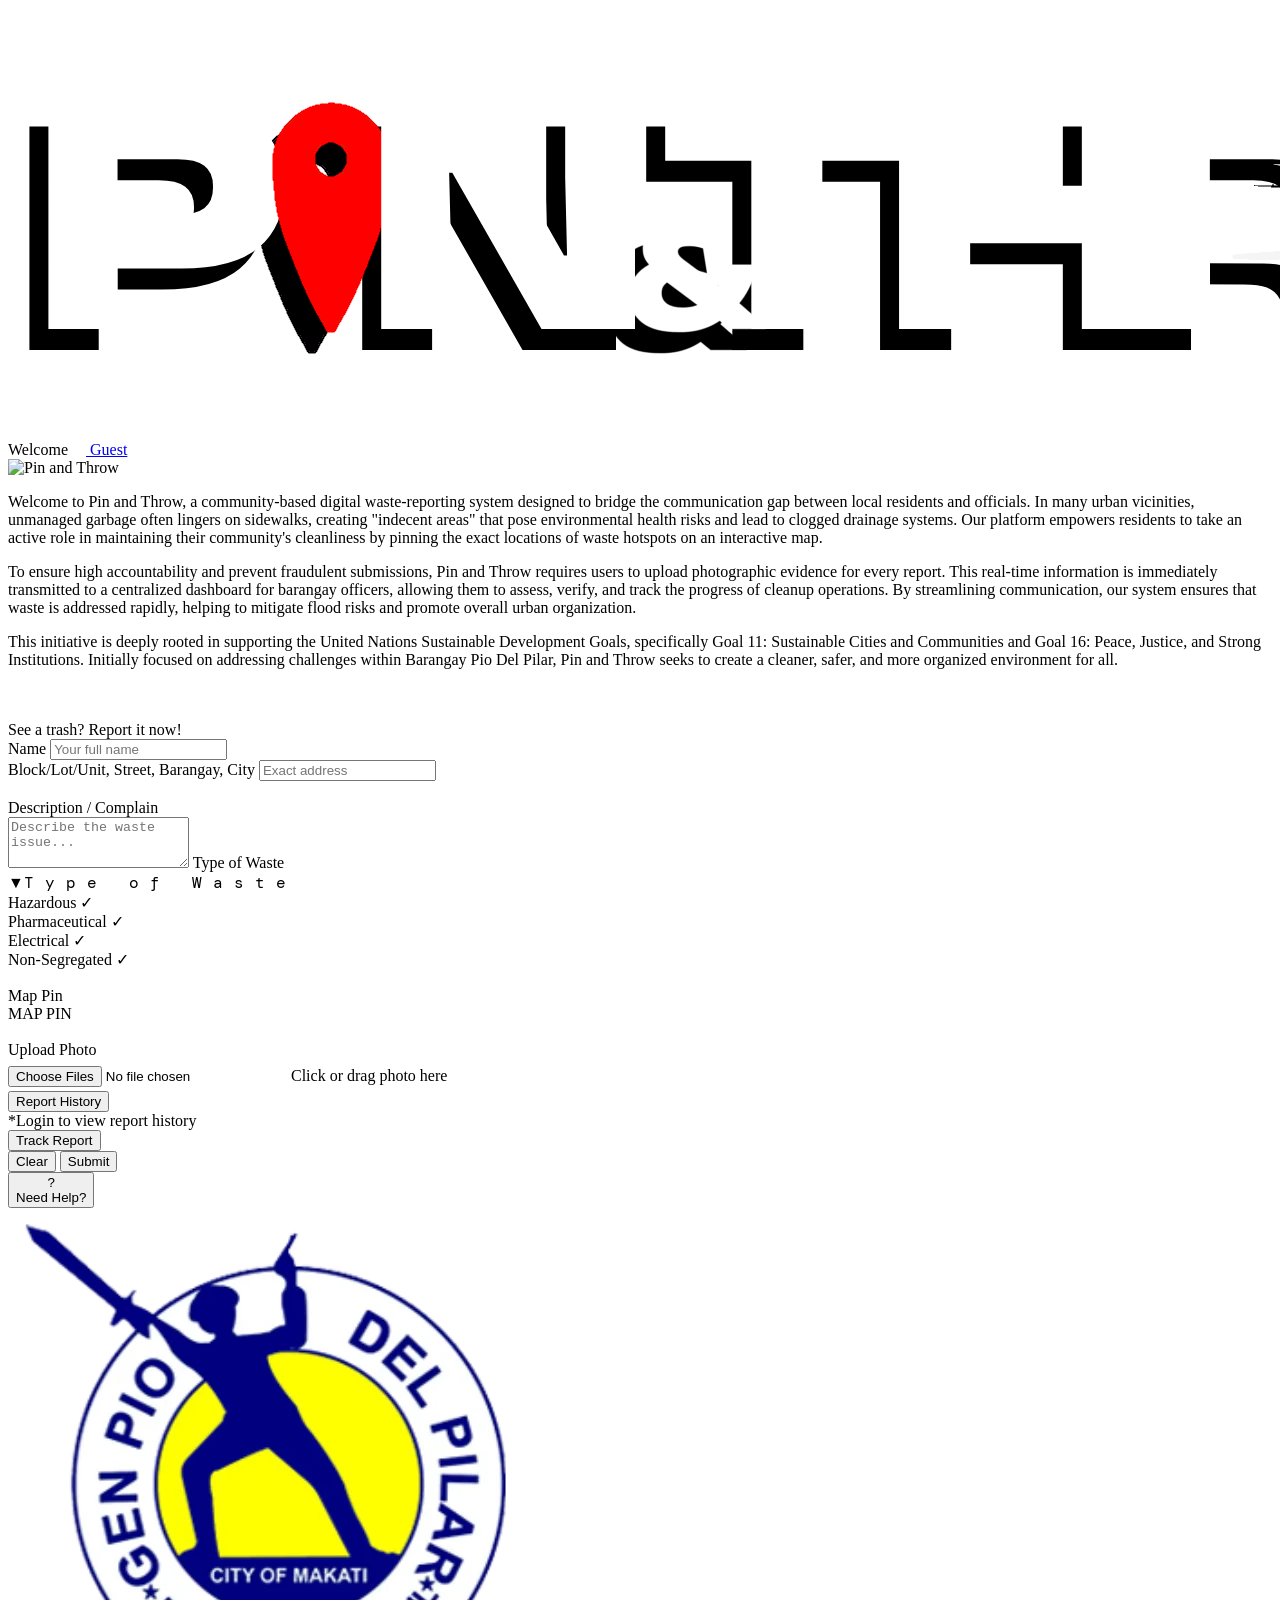
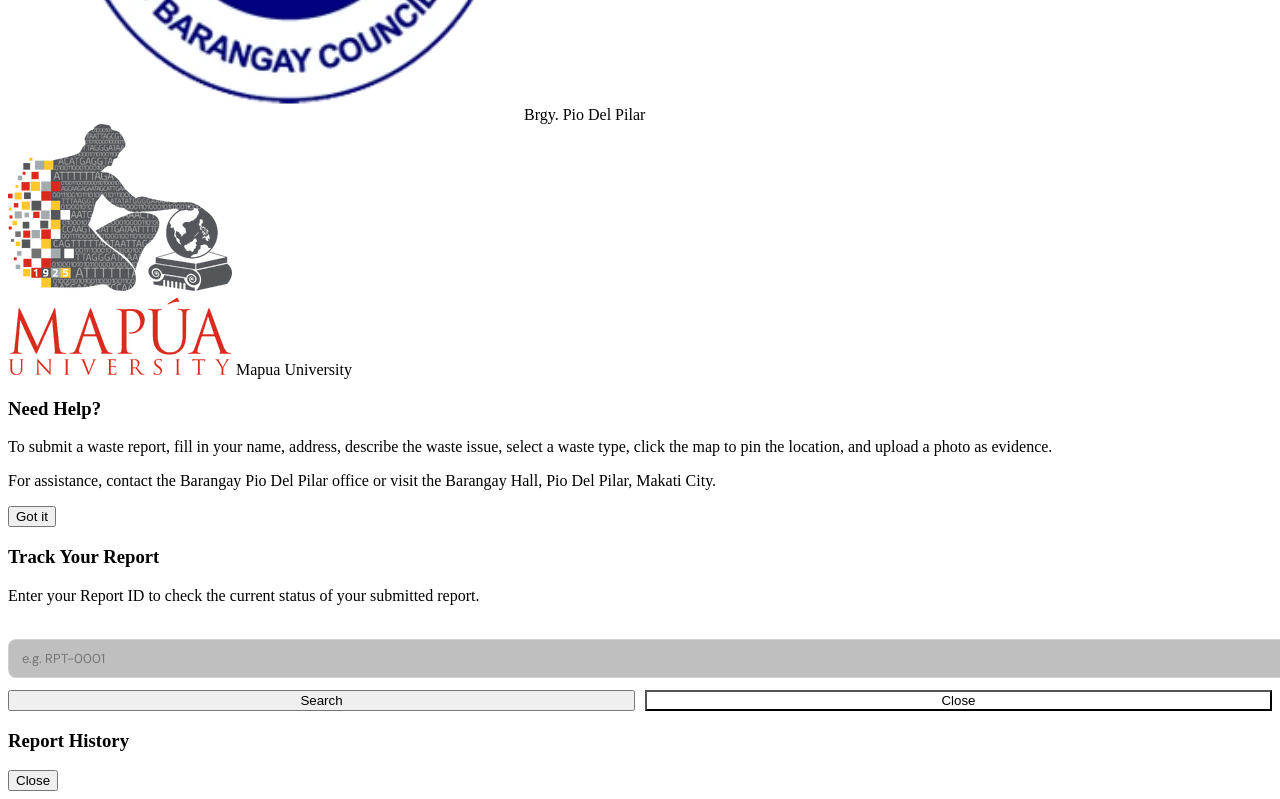
==== index.html @ fb05628f "backend now working in admin_dashboard" ====
<!DOCTYPE html>
<html lang="en">

<head>
    <meta charset="UTF-8">
    <meta name="viewport" content="width=device-width, initial-scale=1.0">
    <title>Pin and Throw Makati</title>
    <link href="https://fonts.googleapis.com/css2?family=DM+Mono:wght@400;500&family=Syne:wght@700;800;900&family=DM+Sans:wght@300;400;500;600&display=swap" rel="stylesheet">
    <link rel="stylesheet" href="https://unpkg.com/leaflet@1.9.4/dist/leaflet.css" />
    <link rel="stylesheet" href="styles.css">
    <style>

    </style>


</head>

<body>

    <nav>
        <div class="nav-logo-wrap">
            <img src="resources/logo (2).png" alt="Pin and Throw" class="nav-logo-img">
        </div>
        <div class="nav-right" id="navRight">
            Welcome
            <a href="login.php" class="nav-login-btn" id="navLoginBtn">
                <svg width="14" height="14" viewBox="0 0 24 24" fill="none">
        <circle cx="12" cy="8" r="4" stroke="#fff" stroke-width="1.8" fill="none"/>
        <path d="M4 20c0-4 3.6-7 8-7s8 3 8 7" stroke="#fff" stroke-width="1.8" stroke-linecap="round" fill="none"/>
      </svg> Guest
            </a>
            <div class="nav-user-wrap" id="navUserWrap" style="display:none;">
                <span class="nav-user-name" id="navUserName"></span>
                <img src="" alt="avatar" class="nav-avatar-img" id="navAvatarImg" style="display:none;">
                <div class="nav-avatar-placeholder" id="navAvatarPlaceholder" style="display:none;">
                    <svg width="18" height="18" viewBox="0 0 24 24" fill="none">
          <circle cx="12" cy="8" r="4" fill="rgba(255,255,255,0.8)"/>
          <path d="M4 20c0-4 3.6-7 8-7s8 3 8 7" stroke="rgba(255,255,255,0.8)" stroke-width="2" stroke-linecap="round" fill="none"/>
        </svg>
                </div>
                <button class="nav-logout-btn" onclick="doLogout()">Logout</button>
            </div>
        </div>
    </nav>

    <div class="hero" id="heroSection">
        <div class="hero-logo-wrap">
            <img src="resources/logo.png" alt="Pin and Throw" class="hero-logo-img">
        </div>
    </div>

    <div class="about" id="aboutSection">
        <p>Welcome to Pin and Throw, a community-based digital waste-reporting system designed to bridge the communication gap between local residents and officials. In many urban vicinities, unmanaged garbage often lingers on sidewalks, creating "indecent
            areas" that pose environmental health risks and lead to clogged drainage systems. Our platform empowers residents to take an active role in maintaining their community's cleanliness by pinning the exact locations of waste hotspots on an interactive
            map.
        </p>
        <p>To ensure high accountability and prevent fraudulent submissions, Pin and Throw requires users to upload photographic evidence for every report. This real-time information is immediately transmitted to a centralized dashboard for barangay officers,
            allowing them to assess, verify, and track the progress of cleanup operations. By streamlining communication, our system ensures that waste is addressed rapidly, helping to mitigate flood risks and promote overall urban organization.</p>
        <p>This initiative is deeply rooted in supporting the United Nations Sustainable Development Goals, specifically Goal 11: Sustainable Cities and Communities and Goal 16: Peace, Justice, and Strong Institutions. Initially focused on addressing challenges
            within Barangay Pio Del Pilar, Pin and Throw seeks to create a cleaner, safer, and more organized environment for all.</p>
    </div>
    <br><br>
    <div class="report-section">
        <div class="report-cta">See a trash? Report it now!</div>

        <div class="form-card">
            <div class="form-row">
                <div class="field">
                    <label class="field-label">Name</label>
                    <input type="text" id="inputName" placeholder="Your full name">
                </div>
                <div class="field">
                    <label class="field-label">Block/Lot/Unit, Street, Barangay, City</label>
                    <input type="text" id="inputAddress" placeholder="Exact address">
                </div>
            </div>

            <div class="main-inputs">
                <div>
                    <br>
                    <label class="field-label">Description / Complain</label>
                    <div class="desc-waste-wrap">
                        <textarea id="inputDesc" placeholder="Describe the waste issue..." rows="3"></textarea>
                        <span class="section-label-inline">Type of Waste</span>
                        <div style="display:flex;align-items:center;">
                            <span class="waste-chevron">&#9660;</span>
                            <div class="waste-dropdown-header" id="wasteDropHeader" onclick="toggleWasteDropdown()">
                                <span id="wasteSelected" style="font-family:'DM Mono',monospace;letter-spacing:.5px;">T y p e &nbsp; o f &nbsp; W a s t e</span>
                                <div class="chevron"></div>
                            </div>
                        </div>
                        <div class="waste-options" id="wasteOptions">
                            <div class="waste-option" onclick="selectWaste('Hazardous')">Hazardous <span class="check">&#10003;</span></div>
                            <div class="waste-option" onclick="selectWaste('Pharmaceutical')">Pharmaceutical <span class="check">&#10003;</span></div>
                            <div class="waste-option" onclick="selectWaste('Electrical')">Electrical <span class="check">&#10003;</span></div>
                            <div class="waste-option" onclick="selectWaste('Non-Segregated')">Non-Segregated <span class="check">&#10003;</span></div>
                        </div>
                    </div>
                </div>

                <div>
                    <br>
                    <label class="field-label">Map Pin</label>
                    <div class="map-box" id="mapBox">
                        <div id="leafletMap"></div>
                        <div class="map-label-tag">MAP PIN</div>
                        <div class="map-coords" id="mapCoords"></div>
                    </div>
                </div>
            </div>

            <div style="margin-bottom:4px;">
                <br>
                <label class="photo-upload-label">Upload Photo</label>
                <div class="photo-drop" id="photoDrop">
                    <input type="file" id="photoInput" accept="image/*" multiple onchange="handlePhotoUpload(event)">
                    <span class="upload-icon">
          <svg width="22" height="22" viewBox="0 0 24 24" fill="none">
            <rect x="3" y="3" width="18" height="18" rx="2" stroke="rgba(255,255,255,0.7)" stroke-width="1.5"/>
            <circle cx="8.5" cy="8.5" r="1.5" fill="rgba(255,255,255,0.7)"/>
            <path d="M3 15l5-5 4 4 3-3 6 6" stroke="rgba(255,255,255,0.7)" stroke-width="1.5" stroke-linecap="round" stroke-linejoin="round"/>
          </svg>
        </span>
                    <span class="upload-text">Click or drag photo here</span>
                </div>
                <div class="photo-previews" id="photoPreviews"></div>
            </div>

            <div class="btn-row">
                <div>
                    <button class="btn btn-ghost" onclick="openHistoryModal()">Report History</button>
                    <div class="report-history-hint" id="historyHint">*Login to view report history</div>
                </div>
                <button class="btn btn-track" onclick="openTrackModal()">Track Report</button>
                <div class="btn-row-right">
                    <button class="btn btn-clear" onclick="clearForm()">Clear</button>
                    <button class="btn btn-submit" onclick="submitReport()">Submit</button>
                </div>
            </div>
        </div>
    </div>

    <div class="help-section">
        <button class="help-btn" onclick="openHelpModal()">
    <div class="help-circle">?</div>
    Need Help?
  </button>
    </div>

    <footer>
        <div class="footer-logo">
            <img src="resources/PIODELPILAR.webp" alt="Barangay Pio Del Pilar" class="footer-seal-img">
            <span>Brgy. Pio Del Pilar</span>
        </div>
        <div class="footer-logo">
            <img src="resources/MapuaUniv_logo_vertical.png" alt="Mapua University" class="footer-seal-img footer-seal-mapua">
            <span>Mapua University</span>
        </div>
    </footer>

    <div class="modal-overlay" id="helpModal">
        <div class="modal">
            <h3>Need Help?</h3>
            <p>To submit a waste report, fill in your name, address, describe the waste issue, select a waste type, click the map to pin the location, and upload a photo as evidence.</p>
            <p>For assistance, contact the Barangay Pio Del Pilar office or visit the Barangay Hall, Pio Del Pilar, Makati City.</p>
            <button class="modal-close" onclick="closeModal('helpModal')">Got it</button>
        </div>
    </div>

    <div class="modal-overlay" id="trackModal">
        <div class="modal">
            <h3>Track Your Report</h3>
            <p>Enter your Report ID to check the current status of your submitted report.</p>
            <div style="margin-bottom:12px;">
                <label class="field-label" style="color:rgba(255,255,255,0.55);text-align:left;">Report ID</label>
                <input type="text" id="trackInput" placeholder="e.g. RPT-0001" style="background:rgba(0,0,0,0.25);border:1px solid rgba(255,255,255,0.25);color:#fff;font-family:'DM Sans',sans-serif;font-size:13px;padding:10px 13px;border-radius:8px;outline:none;width:100%;">
            </div>
            <div class="track-result" id="trackResult">
                <div class="track-id" id="trackResultId"></div>
                <div class="track-status" id="trackResultStatus"></div>
                <div class="track-msg" id="trackResultMsg"></div>
            </div>
            <div style="display:flex;gap:10px;">
                <button class="modal-close" style="flex:1;" onclick="doTrack()">Search</button>
                <button class="modal-close" style="flex:1;background:rgba(255,255,255,0.10);" onclick="closeModal('trackModal')">Close</button>
            </div>
        </div>
    </div>

    <div class="modal-overlay" id="historyModal">
        <div class="modal" style="max-width:400px;">
            <h3>Report History</h3>
            <div class="history-list" id="historyList"></div>
            <button class="modal-close" onclick="closeModal('historyModal')">Close</button>
        </div>
    </div>

    <div class="toast" id="toast"></div>

    <script src="https://unpkg.com/leaflet@1.9.4/dist/leaflet.js"></script>
    <script>

        var session = null;
        var selectedWaste = '';
        var pinnedLatLng = null;
        var mapInstance = null;
        var mapMarker = null;
        var reports = JSON.parse(localStorage.getItem('pat_reports') || '[]');
        var selectedPhotos = [];
        var MAX_PHOTOS = 5;
        var WASTE_CATEGORY_MAP = {
            'Hazardous': 1,
            'Pharmaceutical': 2,
            'Electrical': 3,
            'Non-Segregated': 4
        };

        function initSession() {
            var raw = localStorage.getItem('pat_session');
            if (raw) {
                session = JSON.parse(raw);
                document.getElementById('navLoginBtn').style.display = 'none';
                document.getElementById('navUserWrap').style.display = 'flex';
                document.getElementById('navUserName').innerHTML = 'Welcome <strong>' + session.name + '</strong>';
                if (session.avatar) {
                    var img = document.getElementById('navAvatarImg');
                    img.src = session.avatar;
                    img.style.display = 'block';
                } else {
                    document.getElementById('navAvatarPlaceholder').style.display = 'flex';
                }
                document.getElementById('aboutSection').style.display = 'none';
                document.getElementById('historyHint').style.display = 'none';
                document.getElementById('inputName').value = session.name;
            }
        }

        function doLogout() {
            localStorage.removeItem('pat_session');
            window.location.reload();
        }

        function initMap() {
            var map = L.map('leafletMap', {
                zoomControl: true
            }).setView([14.5547, 121.0244], 15);
            L.tileLayer('https://{s}.tile.openstreetmap.org/{z}/{x}/{y}.png', {
                attribution: '&copy; OpenStreetMap contributors',
                maxZoom: 19
            }).addTo(map);

            var pinIcon = L.divIcon({
                className: '',
                html: '<div style="width:18px;height:18px;background:#e53e3e;border-radius:50% 50% 50% 4px;transform:rotate(-45deg);border:2px solid #fff;box-shadow:0 2px 8px rgba(0,0,0,0.4);"></div>',
                iconSize: [18, 18],
                iconAnchor: [9, 18]
            });

            map.on('click', function(e) {
                pinnedLatLng = e.latlng;
                if (mapMarker) {
                    map.removeLayer(mapMarker);
                }
                mapMarker = L.marker(e.latlng, {
                    icon: pinIcon
                }).addTo(map);
                var coordEl = document.getElementById('mapCoords');
                coordEl.textContent = e.latlng.lat.toFixed(5) + ' N, ' + e.latlng.lng.toFixed(5) + ' E';
                coordEl.style.display = 'block';
            });

            mapInstance = map;
            setTimeout(function() {
                map.invalidateSize();
            }, 300);
        }

        function toggleWasteDropdown() {
            document.getElementById('wasteDropHeader').classList.toggle('open');
            document.getElementById('wasteOptions').classList.toggle('open');
        }

        function selectWaste(type) {
            selectedWaste = type;
            var header = document.getElementById('wasteDropHeader');
            document.getElementById('wasteSelected').textContent = type;
            document.getElementById('wasteSelected').style.fontFamily = "'DM Sans', sans-serif";
            document.getElementById('wasteSelected').style.letterSpacing = 'normal';
            header.classList.add('selected');
            header.classList.remove('open');
            document.getElementById('wasteOptions').classList.remove('open');
            document.querySelectorAll('.waste-option').forEach(function(opt) {
                opt.classList.toggle('selected', opt.textContent.trim().startsWith(type));
            });
        }

        document.addEventListener('click', function(e) {
            var wrap = document.querySelector('.desc-waste-wrap');
            if (wrap && !wrap.contains(e.target)) {
                document.getElementById('wasteDropHeader').classList.remove('open');
                document.getElementById('wasteOptions').classList.remove('open');
            }
        });

        function handlePhotoUpload(e) {
            var incoming = Array.from(e.target.files || []);
            if (incoming.length === 0) return;

            var remaining = MAX_PHOTOS - selectedPhotos.length;
            if (remaining <= 0) {
                showToast('Maximum of ' + MAX_PHOTOS + ' photos allowed.', true);
                e.target.value = '';
                return;
            }

            if (incoming.length > remaining) {
                incoming = incoming.slice(0, remaining);
                showToast('Only ' + remaining + ' more photo(s) allowed.', true);
            }

            selectedPhotos = selectedPhotos.concat(incoming);
            syncPhotoInput();
            renderPhotoPreviews();
        }

        function renderPhotoPreviews() {
            var previewWrap = document.getElementById('photoPreviews');
            previewWrap.innerHTML = '';

            if (selectedPhotos.length === 0) {
                document.querySelector('#photoDrop .upload-icon').style.display = '';
                document.querySelector('#photoDrop .upload-text').style.display = '';
                return;
            }

            document.querySelector('#photoDrop .upload-icon').style.display = 'none';
            document.querySelector('#photoDrop .upload-text').style.display = 'none';

            selectedPhotos.forEach(function(file, idx) {
                var item = document.createElement('div');
                item.className = 'photo-preview-item';
                var img = document.createElement('img');
                img.alt = 'Preview ' + (idx + 1);
                var remove = document.createElement('button');
                remove.className = 'photo-preview-remove';
                remove.type = 'button';
                remove.textContent = '×';
                remove.addEventListener('click', function(ev) {
                    ev.stopPropagation();
                    selectedPhotos.splice(idx, 1);
                    syncPhotoInput();
                    renderPhotoPreviews();
                });

                item.appendChild(img);
                item.appendChild(remove);
                previewWrap.appendChild(item);

                var reader = new FileReader();
                reader.onload = function(ev) {
                    img.src = ev.target.result;
                };
                reader.readAsDataURL(file);
            });
        }

        function syncPhotoInput() {
            var dt = new DataTransfer();
            selectedPhotos.forEach(function(file) {
                dt.items.add(file);
            });
            document.getElementById('photoInput').files = dt.files;
        }

        function clearForm() {
            document.getElementById('inputName').value = session ? session.name : '';
            document.getElementById('inputAddress').value = '';
            document.getElementById('inputDesc').value = '';
            selectedWaste = '';
            var header = document.getElementById('wasteDropHeader');
            var sel = document.getElementById('wasteSelected');
            sel.innerHTML = 'T y p e &nbsp; o f &nbsp; W a s t e';
            sel.style.fontFamily = "'DM Mono', monospace";
            sel.style.letterSpacing = '.5px';
            header.classList.remove('selected');
            document.querySelectorAll('.waste-option').forEach(function(o) {
                o.classList.remove('selected');
            });
            selectedPhotos = [];
            document.getElementById('photoInput').value = '';
            renderPhotoPreviews();
            if (mapMarker && mapInstance) {
                mapInstance.removeLayer(mapMarker);
                mapMarker = null;
            }
            pinnedLatLng = null;
            document.getElementById('mapCoords').style.display = 'none';
            showToast('Form cleared.');
        }

        function submitReport() {
            if (!session) {
                showToast('Please login to submit a report.', true);
                return;
            }
            var name = document.getElementById('inputName').value.trim();
            var addr = document.getElementById('inputAddress').value.trim();
            var desc = document.getElementById('inputDesc').value.trim();
            var photos = document.getElementById('photoInput').files;
            if (!name) {
                showToast('Please enter your name.', true);
                return;
            }
            if (!addr) {
                showToast('Please enter the address.', true);
                return;
            }
            if (!desc) {
                showToast('Please describe the waste issue.', true);
                return;
            }
            if (!selectedWaste) {
                showToast('Please select the type of waste.', true);
                return;
            }
            if (!pinnedLatLng) {
                showToast('Please click the map to pin a location.', true);
                return;
            }
            if (!photos || photos.length === 0) {
                showToast('Please upload at least one photo as evidence.', true);
                return;
            }
            if (photos.length > MAX_PHOTOS) {
                showToast('Please limit to ' + MAX_PHOTOS + ' photos.', true);
                return;
            }

            var categoryId = WASTE_CATEGORY_MAP[selectedWaste] || null;
            if (!categoryId) {
                showToast('Invalid waste category selected.', true);
                return;
            }

            var form = new FormData();
            form.append('category_id', categoryId);
            form.append('description', desc);
            form.append('imageUrl', photos[0] ? photos[0].name : '');
            form.append('latitude', pinnedLatLng.lat.toFixed(8));
            form.append('longitude', pinnedLatLng.lng.toFixed(8));
            form.append('locationName', addr);
            form.append('resident_name', session.name || name);
            form.append('resident_username', session.username || 'resident');
            form.append('resident_email', session.email || '');

            fetch('submit_report.php', {
                method: 'POST',
                body: form
            }).then(function(res) {
                return res.json();
            }).then(function(data) {
                if (!data || data.status !== 'success') {
                    showToast((data && data.message) ? data.message : 'Failed to submit report.', true);
                    return;
                }

                var reportId = 'RPT-' + String(data.report_ID).padStart(4, '0');
                var report = {
                    id: reportId,
                    name: name,
                    address: addr,
                    desc: desc,
                    waste: selectedWaste,
                    lat: pinnedLatLng.lat.toFixed(5),
                    lng: pinnedLatLng.lng.toFixed(5),
                    status: 'pending',
                    date: new Date().toLocaleDateString('en-PH', {
                        month: 'short',
                        day: 'numeric',
                        year: 'numeric'
                    }),
                    user: session.username
                };

                reports.push(report);
                localStorage.setItem('pat_reports', JSON.stringify(reports));
                showToast('Report ' + reportId + ' submitted. We will review it shortly.');
                setTimeout(clearForm, 2500);
            }).catch(function() {
                showToast('Failed to submit report. Please try again.', true);
            });
        }

        function openHelpModal() {
            document.getElementById('helpModal').classList.add('open');
        }

        function openTrackModal() {
            document.getElementById('trackModal').classList.add('open');
            document.getElementById('trackResult').classList.remove('show');
        }

        function closeModal(id) {
            document.getElementById(id).classList.remove('open');
        }

        document.querySelectorAll('.modal-overlay').forEach(function(m) {
            m.addEventListener('click', function(e) {
                if (e.target === m) m.classList.remove('open');
            });
        });

        function openHistoryModal() {
            if (!session) {
                showToast('Please login to view your report history.', true);
                return;
            }
            var list = document.getElementById('historyList');
            var myReports = reports.filter(function(r) {
                return r.user === session.username;
            });
            if (myReports.length === 0) {
                list.innerHTML = '<div class="empty-history">No reports submitted yet.</div>';
            } else {
                list.innerHTML = myReports.slice().reverse().map(function(r) {
                    return '<div class="history-item">' +
                        '<div class="h-id">' + r.id + ' &bull; ' + r.date + '</div>' +
                        '<div class="h-desc">' + r.desc.substring(0, 60) + (r.desc.length > 60 ? '...' : '') + '</div>' +
                        '<span class="h-badge ' + r.status + '">' + r.status.charAt(0).toUpperCase() + r.status.slice(1) + '</span>' +
                        '</div>';
                }).join('');
            }
            document.getElementById('historyModal').classList.add('open');
        }

        function doTrack() {
            var val = document.getElementById('trackInput').value.trim().toUpperCase();
            if (!val) {
                showToast('Please enter a report ID.', true);
                return;
            }

            var found = null;
            for (var i = 0; i < reports.length; i++) {
                if (reports[i].id === val) {
                    found = reports[i];
                    break;
                }
            }

            var labels = {
                pending: 'Pending',
                verified: 'Verified',
                inprogress: 'In Progress',
                resolved: 'Resolved',
                rejected: 'Rejected'
            };
            var msgs = {
                pending: 'Your report is waiting for officer review.',
                verified: 'Your report has been verified by the barangay.',
                inprogress: 'A cleanup crew has been dispatched to your location.',
                resolved: 'This report has been resolved. Thank you.',
                rejected: 'This report was not actionable. Please resubmit with more detail.'
            };

            var status, label, msg;
            if (found) {
                status = found.status;
                label = labels[status] || status;
                msg = msgs[status] || '';
            } else {
                var demoStatuses = ['pending', 'verified', 'inprogress', 'resolved'];
                status = demoStatuses[Math.floor(Math.random() * demoStatuses.length)];
                label = labels[status];
                msg = msgs[status];
            }

            document.getElementById('trackResultId').textContent = val;
            document.getElementById('trackResultStatus').textContent = label;
            document.getElementById('trackResultStatus').className = 'track-status ' + status;
            document.getElementById('trackResultMsg').textContent = msg;
            document.getElementById('trackResult').classList.add('show');
        }

        function showToast(msg, isError) {
            var t = document.getElementById('toast');
            t.textContent = msg;
            t.className = 'toast' + (isError ? ' error' : '');
            t.classList.add('show');
            setTimeout(function() {
                t.classList.remove('show');
            }, 3400);
        }

        initSession();
        initMap();
    </script>
</body>
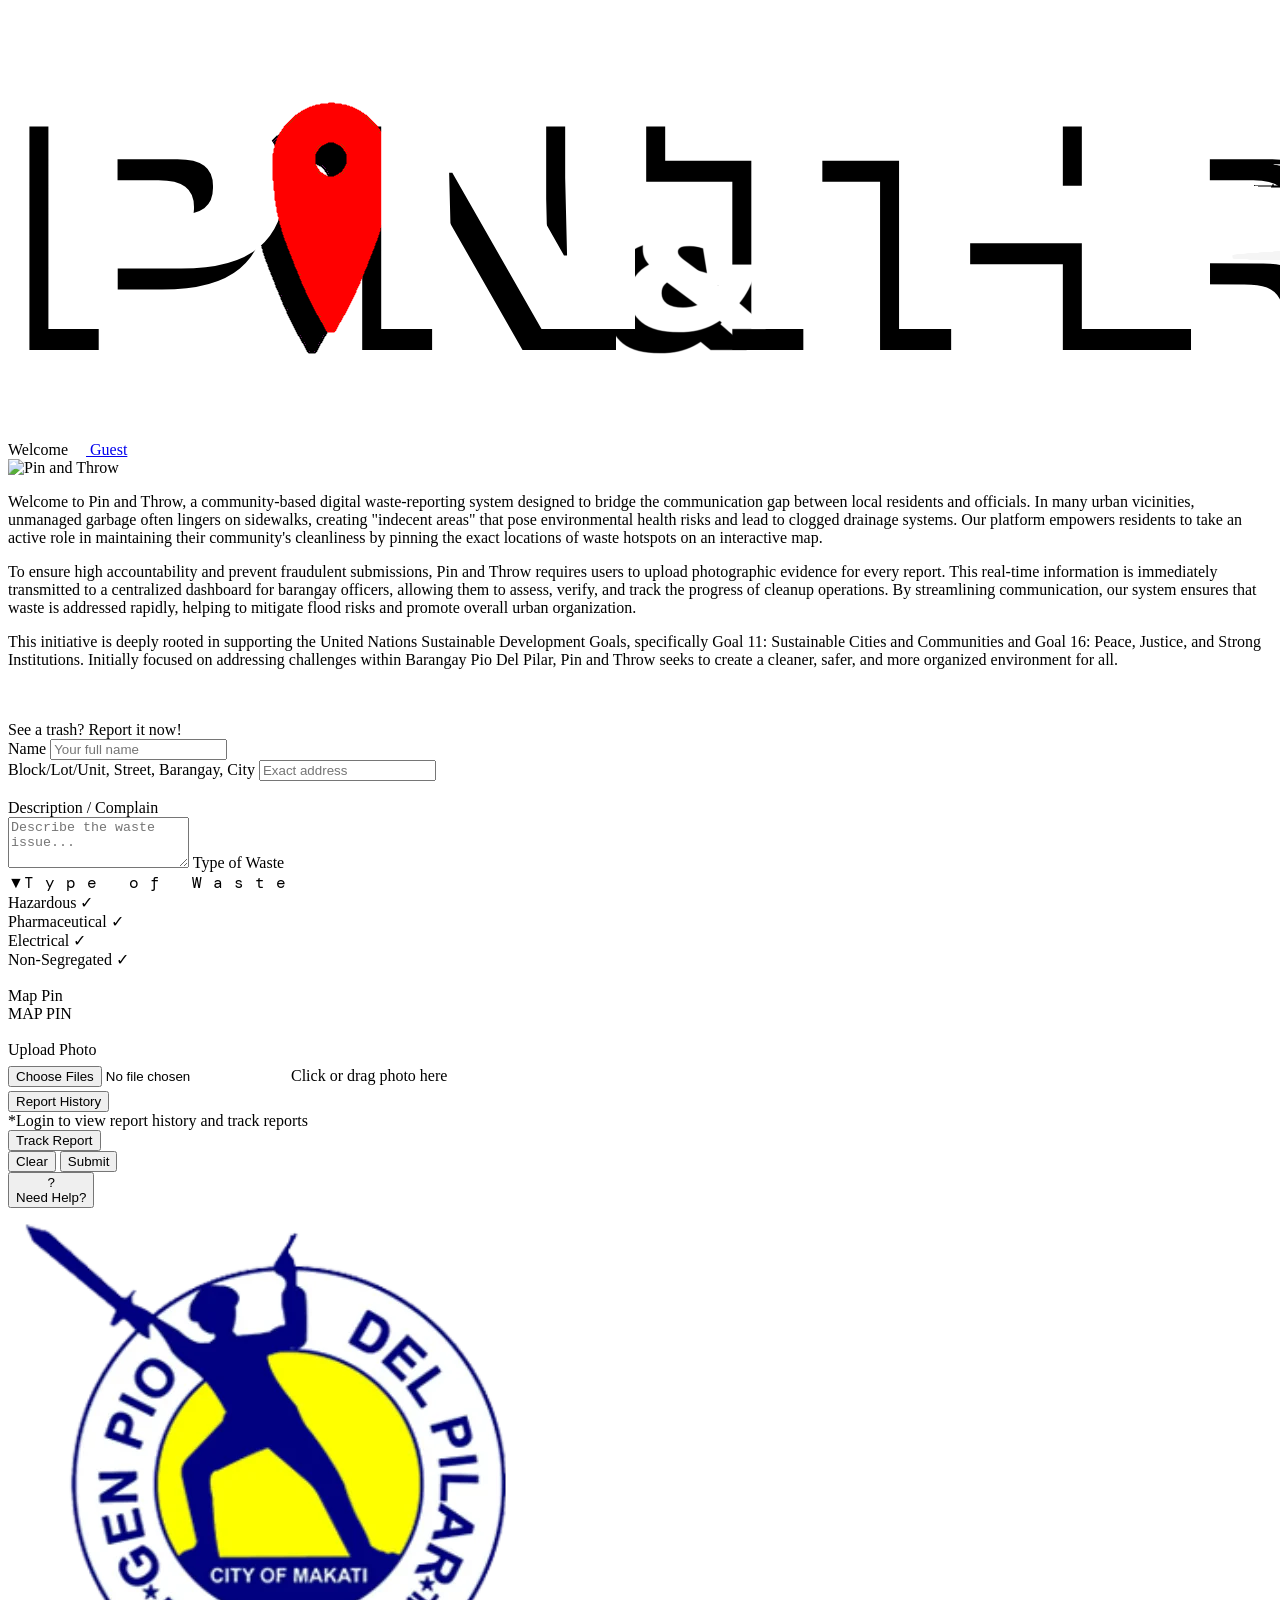
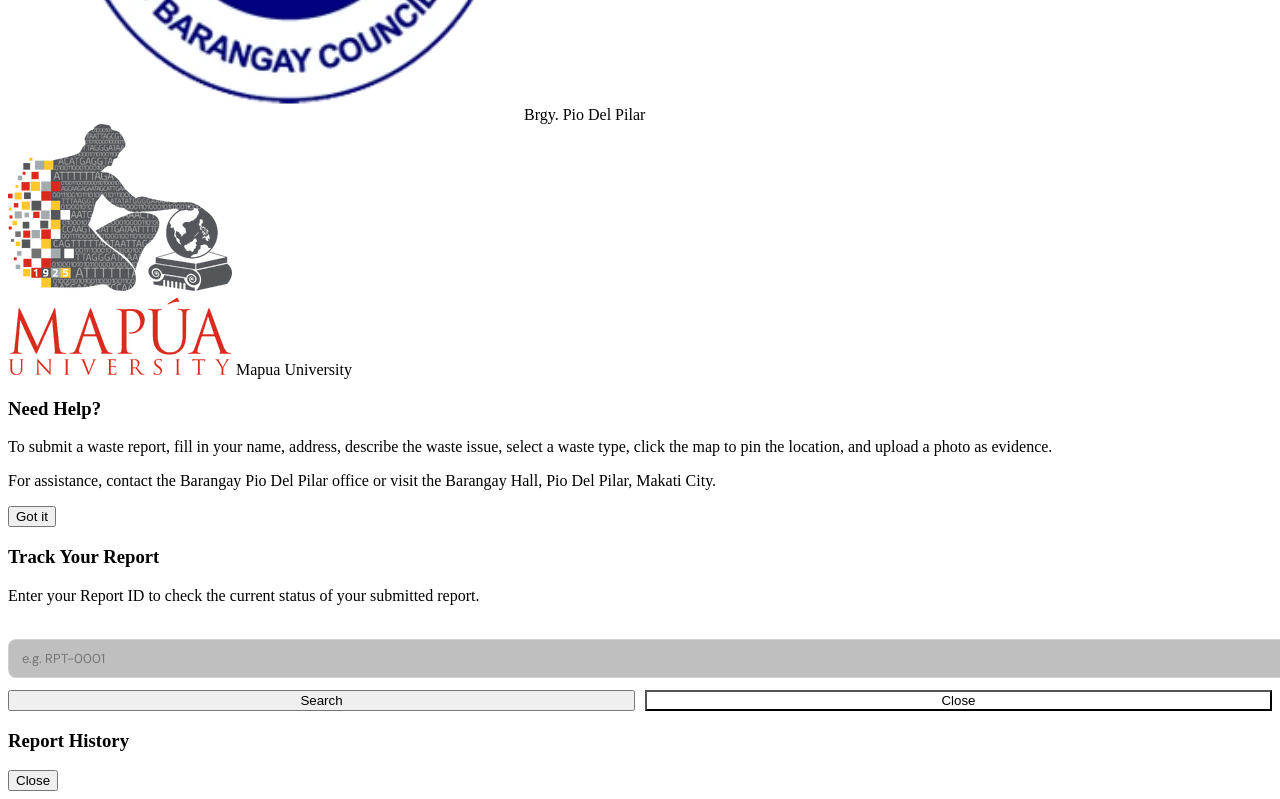
==== commit e75fa19a: "guest can now report guest can now report" ====
--- a/index.html
+++ b/index.html
@@ -129,7 +129,7 @@
             <div class="btn-row">
                 <div>
                     <button class="btn btn-ghost" onclick="openHistoryModal()">Report History</button>
-                    <div class="report-history-hint" id="historyHint">*Login to view report history</div>
+                    <div class="report-history-hint" id="historyHint">*Login to view report history and track reports</div>
                 </div>
                 <button class="btn btn-track" onclick="openTrackModal()">Track Report</button>
                 <div class="btn-row-right">
@@ -205,15 +205,143 @@
         var pinnedLatLng = null;
         var mapInstance = null;
         var mapMarker = null;
-        var reports = JSON.parse(localStorage.getItem('pat_reports') || '[]');
+        var reports = [];
         var selectedPhotos = [];
         var MAX_PHOTOS = 5;
+        var activeAddressLookup = 0;
         var WASTE_CATEGORY_MAP = {
             'Hazardous': 1,
             'Pharmaceutical': 2,
             'Electrical': 3,
             'Non-Segregated': 4
         };
+
+        function formatReportId(reportId) {
+            return 'RPT-' + String(reportId).padStart(4, '0');
+        }
+
+        function normalizeStatus(status) {
+            return String(status || '').toLowerCase();
+        }
+
+        function getStatusLabel(status) {
+            var labels = {
+                pending: 'Pending',
+                verified: 'Verified',
+                inprogress: 'In Progress',
+                resolved: 'Resolved',
+                rejected: 'Rejected'
+            };
+            return labels[normalizeStatus(status)] || 'Unknown';
+        }
+
+        function getStatusMessage(status) {
+            var messages = {
+                pending: 'Your report is waiting for officer review.',
+                verified: 'Your report has been verified by the barangay.',
+                inprogress: 'A cleanup crew has been dispatched to your location.',
+                resolved: 'This report has been resolved. Thank you.',
+                rejected: 'This report was not actionable. Please resubmit with more detail.'
+            };
+            return messages[normalizeStatus(status)] || 'No status update available yet.';
+        }
+
+        function escapeHtml(value) {
+            return String(value || '')
+                .replace(/&/g, '&amp;')
+                .replace(/</g, '&lt;')
+                .replace(/>/g, '&gt;')
+                .replace(/"/g, '&quot;')
+                .replace(/'/g, '&#39;');
+        }
+
+        function mapReportFromApi(item) {
+            return {
+                id: formatReportId(item.report_ID),
+                numericId: Number(item.report_ID),
+                address: item.locationName || 'Unknown location',
+                desc: item.description || '',
+                waste: item.categoryName || '',
+                lat: item.latitude || '',
+                lng: item.longitude || '',
+                status: normalizeStatus(item.status),
+                date: item.timestamp ? new Date(item.timestamp).toLocaleDateString('en-PH', {
+                    month: 'short',
+                    day: 'numeric',
+                    year: 'numeric'
+                }) : '',
+                timestamp: item.timestamp || '',
+                imageUrl: item.imageUrl || ''
+            };
+        }
+
+        function loadResidentReports() {
+            if (!session || !session.email) {
+                reports = [];
+                return Promise.resolve([]);
+            }
+
+            return fetch('get_report.php?resident_email=' + encodeURIComponent(session.email), {
+                headers: {
+                    'Accept': 'application/json'
+                }
+            }).then(function(res) {
+                return res.json();
+            }).then(function(data) {
+                if (!data || data.status !== 'success') {
+                    throw new Error((data && data.message) ? data.message : 'Failed to load resident reports.');
+                }
+
+                reports = (data.data || []).map(mapReportFromApi);
+                return reports;
+            }).catch(function(err) {
+                reports = [];
+                console.error(err);
+                return [];
+            });
+        }
+
+        function reverseGeocodePin(lat, lng) {
+            activeAddressLookup += 1;
+            var lookupId = activeAddressLookup;
+            var addressField = document.getElementById('inputAddress');
+            addressField.value = 'Resolving pinned address...';
+
+            var url = 'https://nominatim.openstreetmap.org/reverse?format=jsonv2&lat=' + encodeURIComponent(lat) + '&lon=' + encodeURIComponent(lng) + '&zoom=18&addressdetails=1';
+            return fetch(url, {
+                headers: {
+                    'Accept': 'application/json',
+                    'Accept-Language': 'en'
+                }
+            }).then(function(res) {
+                if (!res.ok) {
+                    throw new Error('Address lookup failed.');
+                }
+                return res.json();
+            }).then(function(data) {
+                if (lookupId !== activeAddressLookup) {
+                    return;
+                }
+
+                var address = data && data.address ? data.address : {};
+                var parts = [
+                    address.house_number,
+                    address.road,
+                    address.suburb || address.neighbourhood || address.quarter,
+                    address.city_district || address.city || address.town || address.village,
+                    address.state,
+                    address.postcode
+                ].filter(Boolean);
+
+                addressField.value = parts.join(', ') || data.display_name || (lat.toFixed(5) + ', ' + lng.toFixed(5));
+            }).catch(function() {
+                if (lookupId !== activeAddressLookup) {
+                    return;
+                }
+                addressField.value = lat.toFixed(5) + ', ' + lng.toFixed(5);
+                showToast('Pinned location saved, but the address lookup failed.', true);
+            });
+        }
 
         function initSession() {
             var raw = localStorage.getItem('pat_session');
@@ -232,6 +360,7 @@
                 document.getElementById('aboutSection').style.display = 'none';
                 document.getElementById('historyHint').style.display = 'none';
                 document.getElementById('inputName').value = session.name;
+                loadResidentReports();
             }
         }
 
@@ -267,6 +396,7 @@
                 var coordEl = document.getElementById('mapCoords');
                 coordEl.textContent = e.latlng.lat.toFixed(5) + ' N, ' + e.latlng.lng.toFixed(5) + ' E';
                 coordEl.style.display = 'block';
+                reverseGeocodePin(e.latlng.lat, e.latlng.lng);
             });
 
             mapInstance = map;
@@ -377,6 +507,7 @@
             document.getElementById('inputAddress').value = '';
             document.getElementById('inputDesc').value = '';
             selectedWaste = '';
+            activeAddressLookup += 1;
             var header = document.getElementById('wasteDropHeader');
             var sel = document.getElementById('wasteSelected');
             sel.innerHTML = 'T y p e &nbsp; o f &nbsp; W a s t e';
@@ -399,14 +530,11 @@
         }
 
         function submitReport() {
-            if (!session) {
-                showToast('Please login to submit a report.', true);
-                return;
-            }
             var name = document.getElementById('inputName').value.trim();
             var addr = document.getElementById('inputAddress').value.trim();
             var desc = document.getElementById('inputDesc').value.trim();
             var photos = document.getElementById('photoInput').files;
+            var isGuest = !session;
             if (!name) {
                 showToast('Please enter your name.', true);
                 return;
@@ -445,13 +573,16 @@
             var form = new FormData();
             form.append('category_id', categoryId);
             form.append('description', desc);
-            form.append('imageUrl', photos[0] ? photos[0].name : '');
+            if (photos[0]) {
+                form.append('report_image', photos[0]);
+                form.append('imageUrl', photos[0].name);
+            }
             form.append('latitude', pinnedLatLng.lat.toFixed(8));
             form.append('longitude', pinnedLatLng.lng.toFixed(8));
             form.append('locationName', addr);
-            form.append('resident_name', session.name || name);
-            form.append('resident_username', session.username || 'resident');
-            form.append('resident_email', session.email || '');
+            form.append('resident_name', (session && session.name) ? session.name : name);
+            form.append('resident_username', (session && session.username) ? session.username : 'guest');
+            form.append('resident_email', (session && session.email) ? session.email : '');
 
             fetch('submit_report.php', {
                 method: 'POST',
@@ -464,27 +595,15 @@
                     return;
                 }
 
-                var reportId = 'RPT-' + String(data.report_ID).padStart(4, '0');
-                var report = {
-                    id: reportId,
-                    name: name,
-                    address: addr,
-                    desc: desc,
-                    waste: selectedWaste,
-                    lat: pinnedLatLng.lat.toFixed(5),
-                    lng: pinnedLatLng.lng.toFixed(5),
-                    status: 'pending',
-                    date: new Date().toLocaleDateString('en-PH', {
-                        month: 'short',
-                        day: 'numeric',
-                        year: 'numeric'
-                    }),
-                    user: session.username
-                };
-
-                reports.push(report);
-                localStorage.setItem('pat_reports', JSON.stringify(reports));
-                showToast('Report ' + reportId + ' submitted. We will review it shortly.');
+                if (session) {
+                    loadResidentReports();
+                }
+
+                if (isGuest) {
+                    showToast('Report ' + formatReportId(data.report_ID) + ' submitted. Guest reports cannot be tracked later.');
+                } else {
+                    showToast('Report ' + formatReportId(data.report_ID) + ' submitted. We will review it shortly.');
+                }
                 setTimeout(clearForm, 2500);
             }).catch(function() {
                 showToast('Failed to submit report. Please try again.', true);
@@ -496,6 +615,10 @@
         }
 
         function openTrackModal() {
+            if (!session || !session.email) {
+                showToast('Login with a resident account to track a report.', true);
+                return;
+            }
             document.getElementById('trackModal').classList.add('open');
             document.getElementById('trackResult').classList.remove('show');
         }
@@ -515,71 +638,69 @@
                 showToast('Please login to view your report history.', true);
                 return;
             }
+
             var list = document.getElementById('historyList');
-            var myReports = reports.filter(function(r) {
-                return r.user === session.username;
-            });
-            if (myReports.length === 0) {
-                list.innerHTML = '<div class="empty-history">No reports submitted yet.</div>';
-            } else {
+            list.innerHTML = '<div class="empty-history">Loading reports...</div>';
+            document.getElementById('historyModal').classList.add('open');
+
+            loadResidentReports().then(function(myReports) {
+                if (!myReports.length) {
+                    list.innerHTML = '<div class="empty-history">No reports submitted yet.</div>';
+                    return;
+                }
+
                 list.innerHTML = myReports.slice().reverse().map(function(r) {
+                    var trimmedDesc = r.desc.length > 60 ? r.desc.substring(0, 60) + '...' : r.desc;
                     return '<div class="history-item">' +
-                        '<div class="h-id">' + r.id + ' &bull; ' + r.date + '</div>' +
-                        '<div class="h-desc">' + r.desc.substring(0, 60) + (r.desc.length > 60 ? '...' : '') + '</div>' +
-                        '<span class="h-badge ' + r.status + '">' + r.status.charAt(0).toUpperCase() + r.status.slice(1) + '</span>' +
+                        '<div class="h-id">' + escapeHtml(r.id) + ' &bull; ' + escapeHtml(r.date) + '</div>' +
+                        '<div class="h-desc">' + escapeHtml(trimmedDesc) + '</div>' +
+                        '<span class="h-badge ' + escapeHtml(r.status) + '">' + escapeHtml(getStatusLabel(r.status)) + '</span>' +
                         '</div>';
                 }).join('');
-            }
-            document.getElementById('historyModal').classList.add('open');
+            }).catch(function() {
+                list.innerHTML = '<div class="empty-history">Unable to load reports right now.</div>';
+            });
         }
 
         function doTrack() {
+            if (!session || !session.email) {
+                showToast('Login with a resident account to track a report.', true);
+                return;
+            }
+
             var val = document.getElementById('trackInput').value.trim().toUpperCase();
             if (!val) {
                 showToast('Please enter a report ID.', true);
                 return;
             }
 
-            var found = null;
-            for (var i = 0; i < reports.length; i++) {
-                if (reports[i].id === val) {
-                    found = reports[i];
-                    break;
-                }
-            }
-
-            var labels = {
-                pending: 'Pending',
-                verified: 'Verified',
-                inprogress: 'In Progress',
-                resolved: 'Resolved',
-                rejected: 'Rejected'
-            };
-            var msgs = {
-                pending: 'Your report is waiting for officer review.',
-                verified: 'Your report has been verified by the barangay.',
-                inprogress: 'A cleanup crew has been dispatched to your location.',
-                resolved: 'This report has been resolved. Thank you.',
-                rejected: 'This report was not actionable. Please resubmit with more detail.'
-            };
-
-            var status, label, msg;
-            if (found) {
-                status = found.status;
-                label = labels[status] || status;
-                msg = msgs[status] || '';
-            } else {
-                var demoStatuses = ['pending', 'verified', 'inprogress', 'resolved'];
-                status = demoStatuses[Math.floor(Math.random() * demoStatuses.length)];
-                label = labels[status];
-                msg = msgs[status];
-            }
-
             document.getElementById('trackResultId').textContent = val;
-            document.getElementById('trackResultStatus').textContent = label;
-            document.getElementById('trackResultStatus').className = 'track-status ' + status;
-            document.getElementById('trackResultMsg').textContent = msg;
+            document.getElementById('trackResultStatus').textContent = 'Checking...';
+            document.getElementById('trackResultStatus').className = 'track-status pending';
+            document.getElementById('trackResultMsg').textContent = 'Looking up the latest report status.';
             document.getElementById('trackResult').classList.add('show');
+
+            fetch('get_report.php?report_reference=' + encodeURIComponent(val) + '&resident_email=' + encodeURIComponent(session.email), {
+                headers: {
+                    'Accept': 'application/json'
+                }
+            }).then(function(res) {
+                return res.json();
+            }).then(function(data) {
+                var found = data && data.status === 'success' && data.data && data.data.length ? mapReportFromApi(data.data[0]) : null;
+                if (!found) {
+                    throw new Error('Report not found.');
+                }
+
+                document.getElementById('trackResultId').textContent = found.id;
+                document.getElementById('trackResultStatus').textContent = getStatusLabel(found.status);
+                document.getElementById('trackResultStatus').className = 'track-status ' + found.status;
+                document.getElementById('trackResultMsg').textContent = getStatusMessage(found.status);
+            }).catch(function() {
+                document.getElementById('trackResultStatus').textContent = 'Not Found';
+                document.getElementById('trackResultStatus').className = 'track-status rejected';
+                document.getElementById('trackResultMsg').textContent = 'No report matched that ID.';
+            });
         }
 
         function showToast(msg, isError) {
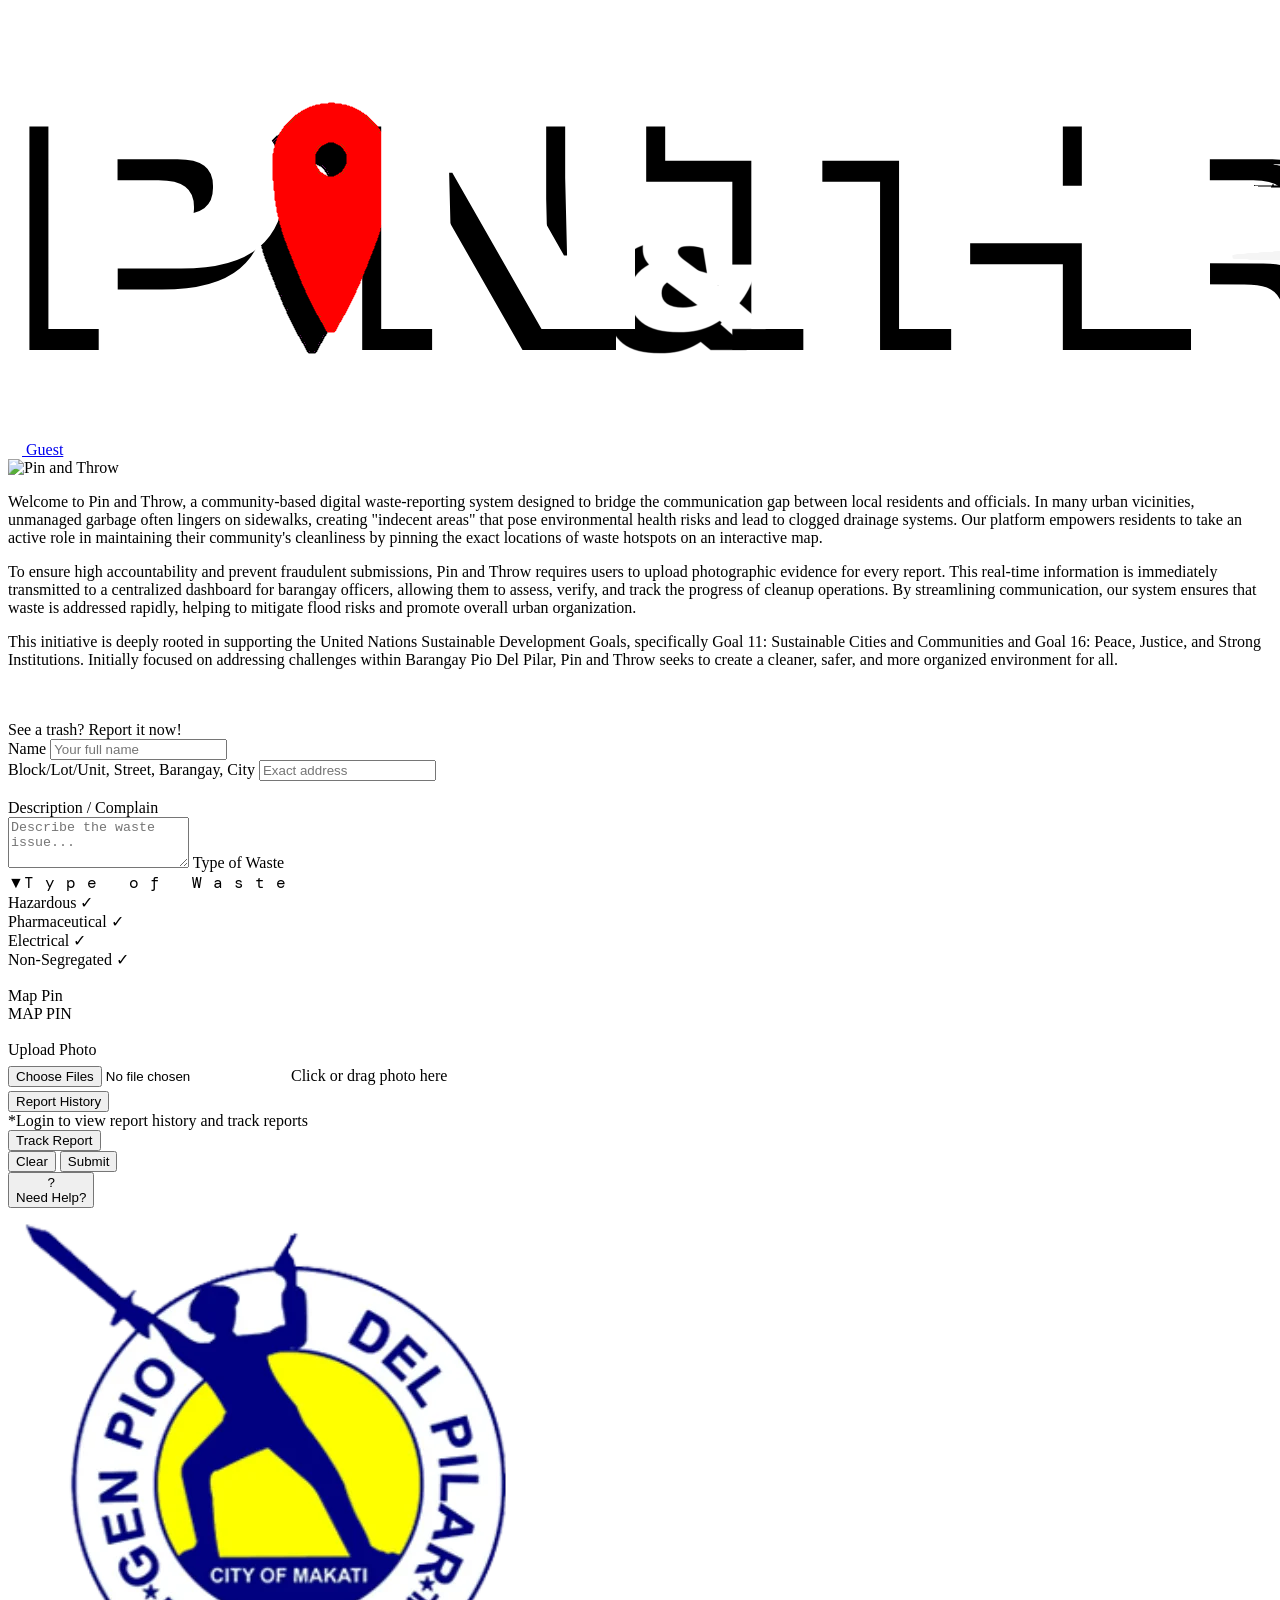
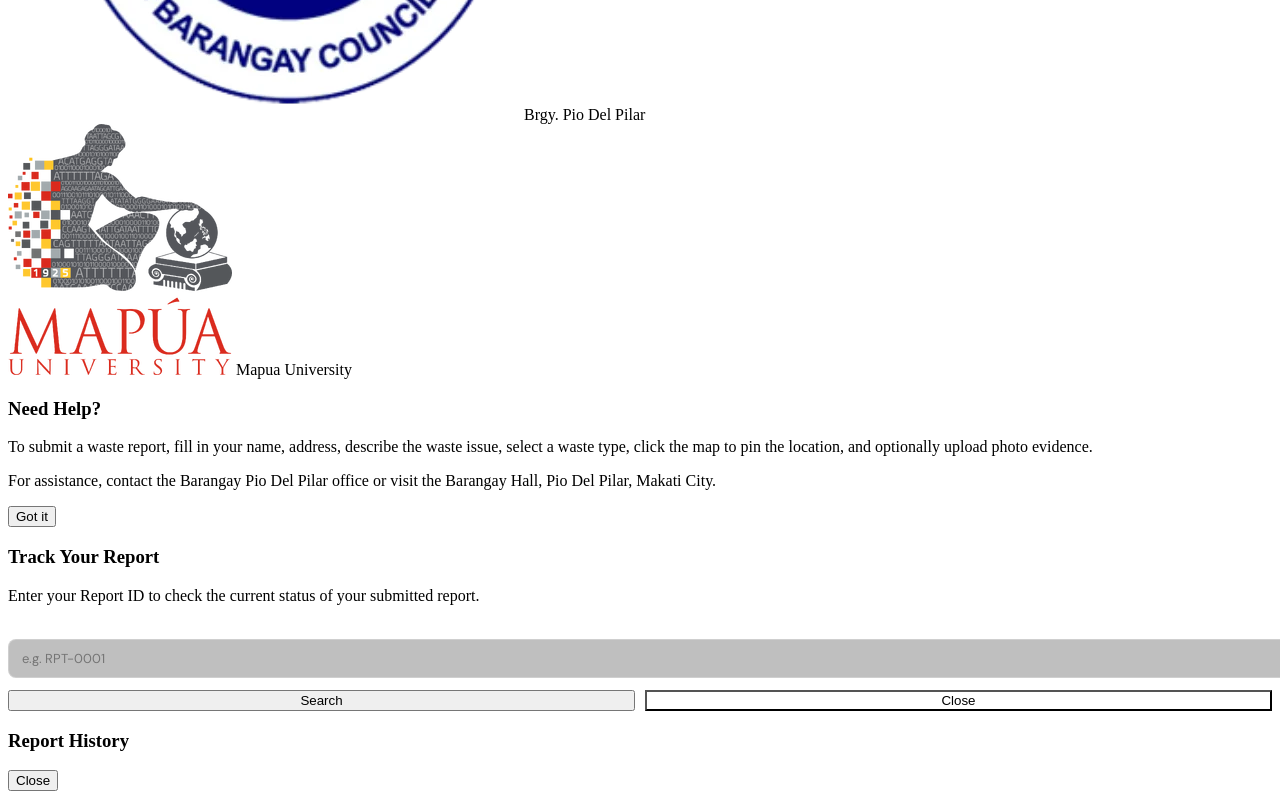
==== commit 085ef30a: "SANA MAAYOS" ====
--- a/index.html
+++ b/index.html
@@ -1,720 +1,1075 @@
 <!DOCTYPE html>
 <html lang="en">
-
-<head>
-    <meta charset="UTF-8">
-    <meta name="viewport" content="width=device-width, initial-scale=1.0">
+  <head>
+    <meta charset="UTF-8" />
+    <meta name="viewport" content="width=device-width, initial-scale=1.0" />
     <title>Pin and Throw Makati</title>
-    <link href="https://fonts.googleapis.com/css2?family=DM+Mono:wght@400;500&family=Syne:wght@700;800;900&family=DM+Sans:wght@300;400;500;600&display=swap" rel="stylesheet">
-    <link rel="stylesheet" href="https://unpkg.com/leaflet@1.9.4/dist/leaflet.css" />
-    <link rel="stylesheet" href="styles.css">
-    <style>
-
-    </style>
-
-
-</head>
-
-<body>
-
+    <link
+      href="https://fonts.googleapis.com/css2?family=DM+Mono:wght@400;500&family=Syne:wght@700;800;900&family=DM+Sans:wght@300;400;500;600&display=swap"
+      rel="stylesheet"
+    />
+    <link
+      rel="stylesheet"
+      href="https://unpkg.com/leaflet@1.9.4/dist/leaflet.css"
+    />
+    <link rel="stylesheet" href="styles.css" />
+    <style></style>
+  </head>
+
+  <body>
     <nav>
-        <div class="nav-logo-wrap">
-            <img src="resources/logo (2).png" alt="Pin and Throw" class="nav-logo-img">
+      <div class="nav-logo-wrap">
+        <img
+          src="resources/logo (2).png"
+          alt="Pin and Throw"
+          class="nav-logo-img"
+        />
+      </div>
+      <div class="nav-right" id="navRight">
+        <a href="login.php" class="nav-login-btn" id="navLoginBtn">
+          <svg width="14" height="14" viewBox="0 0 24 24" fill="none">
+            <circle
+              cx="12"
+              cy="8"
+              r="4"
+              stroke="#fff"
+              stroke-width="1.8"
+              fill="none"
+            />
+            <path
+              d="M4 20c0-4 3.6-7 8-7s8 3 8 7"
+              stroke="#fff"
+              stroke-width="1.8"
+              stroke-linecap="round"
+              fill="none"
+            />
+          </svg>
+          Guest
+        </a>
+        <div class="nav-user-wrap" id="navUserWrap" style="display: none">
+          <span class="nav-user-name" id="navUserName"></span>
+          <img
+            src=""
+            alt="avatar"
+            class="nav-avatar-img"
+            id="navAvatarImg"
+            style="display: none"
+          />
+          <div
+            class="nav-avatar-placeholder"
+            id="navAvatarPlaceholder"
+            style="display: none"
+          >
+            <svg width="18" height="18" viewBox="0 0 24 24" fill="none">
+              <circle cx="12" cy="8" r="4" fill="rgba(255,255,255,0.8)" />
+              <path
+                d="M4 20c0-4 3.6-7 8-7s8 3 8 7"
+                stroke="rgba(255,255,255,0.8)"
+                stroke-width="2"
+                stroke-linecap="round"
+                fill="none"
+              />
+            </svg>
+          </div>
+          <button class="nav-logout-btn" onclick="doLogout()">Logout</button>
         </div>
-        <div class="nav-right" id="navRight">
-            Welcome
-            <a href="login.php" class="nav-login-btn" id="navLoginBtn">
-                <svg width="14" height="14" viewBox="0 0 24 24" fill="none">
-        <circle cx="12" cy="8" r="4" stroke="#fff" stroke-width="1.8" fill="none"/>
-        <path d="M4 20c0-4 3.6-7 8-7s8 3 8 7" stroke="#fff" stroke-width="1.8" stroke-linecap="round" fill="none"/>
-      </svg> Guest
-            </a>
-            <div class="nav-user-wrap" id="navUserWrap" style="display:none;">
-                <span class="nav-user-name" id="navUserName"></span>
-                <img src="" alt="avatar" class="nav-avatar-img" id="navAvatarImg" style="display:none;">
-                <div class="nav-avatar-placeholder" id="navAvatarPlaceholder" style="display:none;">
-                    <svg width="18" height="18" viewBox="0 0 24 24" fill="none">
-          <circle cx="12" cy="8" r="4" fill="rgba(255,255,255,0.8)"/>
-          <path d="M4 20c0-4 3.6-7 8-7s8 3 8 7" stroke="rgba(255,255,255,0.8)" stroke-width="2" stroke-linecap="round" fill="none"/>
-        </svg>
+      </div>
+    </nav>
+
+    <div class="hero" id="heroSection">
+      <div class="hero-logo-wrap">
+        <img
+          src="resources/logo.png"
+          alt="Pin and Throw"
+          class="hero-logo-img"
+        />
+      </div>
+    </div>
+
+    <div class="about" id="aboutSection">
+      <p>
+        Welcome to Pin and Throw, a community-based digital waste-reporting
+        system designed to bridge the communication gap between local residents
+        and officials. In many urban vicinities, unmanaged garbage often lingers
+        on sidewalks, creating "indecent areas" that pose environmental health
+        risks and lead to clogged drainage systems. Our platform empowers
+        residents to take an active role in maintaining their community's
+        cleanliness by pinning the exact locations of waste hotspots on an
+        interactive map.
+      </p>
+      <p>
+        To ensure high accountability and prevent fraudulent submissions, Pin
+        and Throw requires users to upload photographic evidence for every
+        report. This real-time information is immediately transmitted to a
+        centralized dashboard for barangay officers, allowing them to assess,
+        verify, and track the progress of cleanup operations. By streamlining
+        communication, our system ensures that waste is addressed rapidly,
+        helping to mitigate flood risks and promote overall urban organization.
+      </p>
+      <p>
+        This initiative is deeply rooted in supporting the United Nations
+        Sustainable Development Goals, specifically Goal 11: Sustainable Cities
+        and Communities and Goal 16: Peace, Justice, and Strong Institutions.
+        Initially focused on addressing challenges within Barangay Pio Del
+        Pilar, Pin and Throw seeks to create a cleaner, safer, and more
+        organized environment for all.
+      </p>
+    </div>
+    <br /><br />
+    <div class="report-section">
+      <div class="report-cta">See a trash? Report it now!</div>
+
+      <div class="form-card">
+        <div class="form-row">
+          <div class="field">
+            <label class="field-label">Name</label>
+            <input type="text" id="inputName" placeholder="Your full name" />
+          </div>
+          <div class="field">
+            <label class="field-label"
+              >Block/Lot/Unit, Street, Barangay, City</label
+            >
+            <input type="text" id="inputAddress" placeholder="Exact address" autocomplete="off" />
+            <div id="addressSuggestions" class="address-suggest-list" style="display:none;"></div>
+          </div>
+        </div>
+
+        <div class="main-inputs">
+          <div>
+            <br />
+            <label class="field-label">Description / Complain</label>
+            <div class="desc-waste-wrap">
+              <textarea
+                id="inputDesc"
+                placeholder="Describe the waste issue..."
+                rows="3"
+              ></textarea>
+              <span class="section-label-inline">Type of Waste</span>
+              <div style="display: flex; align-items: center">
+                <span class="waste-chevron">&#9660;</span>
+                <div
+                  class="waste-dropdown-header"
+                  id="wasteDropHeader"
+                  onclick="toggleWasteDropdown()"
+                >
+                  <span
+                    id="wasteSelected"
+                    style="
+                      font-family: 'DM Mono', monospace;
+                      letter-spacing: 0.5px;
+                    "
+                    >T y p e &nbsp; o f &nbsp; W a s t e</span
+                  >
+                  <div class="chevron"></div>
                 </div>
-                <button class="nav-logout-btn" onclick="doLogout()">Logout</button>
+              </div>
+              <div class="waste-options" id="wasteOptions">
+                <div class="waste-option" onclick="selectWaste('Hazardous')">
+                  Hazardous <span class="check">&#10003;</span>
+                </div>
+                <div
+                  class="waste-option"
+                  onclick="selectWaste('Pharmaceutical')"
+                >
+                  Pharmaceutical <span class="check">&#10003;</span>
+                </div>
+                <div class="waste-option" onclick="selectWaste('Electrical')">
+                  Electrical <span class="check">&#10003;</span>
+                </div>
+                <div
+                  class="waste-option"
+                  onclick="selectWaste('Non-Segregated')"
+                >
+                  Non-Segregated <span class="check">&#10003;</span>
+                </div>
+              </div>
             </div>
+          </div>
+
+          <div>
+            <br />
+            <label class="field-label">Map Pin</label>
+            <div class="map-box" id="mapBox">
+              <div id="leafletMap"></div>
+              <div class="map-label-tag">MAP PIN</div>
+              <div class="map-coords" id="mapCoords"></div>
+            </div>
+          </div>
         </div>
-    </nav>
-
-    <div class="hero" id="heroSection">
-        <div class="hero-logo-wrap">
-            <img src="resources/logo.png" alt="Pin and Throw" class="hero-logo-img">
+
+        <div style="margin-bottom: 4px">
+          <br />
+          <label class="photo-upload-label">Upload Photo</label>
+          <div class="photo-drop" id="photoDrop">
+            <input
+              type="file"
+              id="photoInput"
+              accept="image/*"
+              multiple
+              onchange="handlePhotoUpload(event)"
+            />
+            <span class="upload-icon">
+              <svg width="22" height="22" viewBox="0 0 24 24" fill="none">
+                <rect
+                  x="3"
+                  y="3"
+                  width="18"
+                  height="18"
+                  rx="2"
+                  stroke="rgba(255,255,255,0.7)"
+                  stroke-width="1.5"
+                />
+                <circle
+                  cx="8.5"
+                  cy="8.5"
+                  r="1.5"
+                  fill="rgba(255,255,255,0.7)"
+                />
+                <path
+                  d="M3 15l5-5 4 4 3-3 6 6"
+                  stroke="rgba(255,255,255,0.7)"
+                  stroke-width="1.5"
+                  stroke-linecap="round"
+                  stroke-linejoin="round"
+                />
+              </svg>
+            </span>
+            <span class="upload-text">Click or drag photo here</span>
+          </div>
+          <div class="photo-previews" id="photoPreviews"></div>
         </div>
+
+        <div class="btn-row">
+          <div>
+            <button class="btn btn-ghost" onclick="openHistoryModal()">
+              Report History
+            </button>
+            <div class="report-history-hint" id="historyHint">
+              *Login to view report history and track reports
+            </div>
+          </div>
+          <button class="btn btn-track" onclick="openTrackModal()">
+            Track Report
+          </button>
+          <div class="btn-row-right">
+            <button class="btn btn-clear" onclick="clearForm()">Clear</button>
+            <button class="btn btn-submit" onclick="submitReport()">
+              Submit
+            </button>
+          </div>
+        </div>
+      </div>
     </div>
 
-    <div class="about" id="aboutSection">
-        <p>Welcome to Pin and Throw, a community-based digital waste-reporting system designed to bridge the communication gap between local residents and officials. In many urban vicinities, unmanaged garbage often lingers on sidewalks, creating "indecent
-            areas" that pose environmental health risks and lead to clogged drainage systems. Our platform empowers residents to take an active role in maintaining their community's cleanliness by pinning the exact locations of waste hotspots on an interactive
-            map.
+    <div class="help-section">
+      <button class="help-btn" onclick="openHelpModal()">
+        <div class="help-circle">?</div>
+        Need Help?
+      </button>
+    </div>
+
+    <footer>
+      <div class="footer-logo">
+        <img
+          src="resources/PIODELPILAR.webp"
+          alt="Barangay Pio Del Pilar"
+          class="footer-seal-img"
+        />
+        <span>Brgy. Pio Del Pilar</span>
+      </div>
+      <div class="footer-logo">
+        <img
+          src="resources/MapuaUniv_logo_vertical.png"
+          alt="Mapua University"
+          class="footer-seal-img footer-seal-mapua"
+        />
+        <span>Mapua University</span>
+      </div>
+    </footer>
+
+    <div class="modal-overlay" id="helpModal">
+      <div class="modal">
+        <h3>Need Help?</h3>
+        <p>
+          To submit a waste report, fill in your name, address, describe the
+          waste issue, select a waste type, click the map to pin the location,
+          and optionally upload photo evidence.
         </p>
-        <p>To ensure high accountability and prevent fraudulent submissions, Pin and Throw requires users to upload photographic evidence for every report. This real-time information is immediately transmitted to a centralized dashboard for barangay officers,
-            allowing them to assess, verify, and track the progress of cleanup operations. By streamlining communication, our system ensures that waste is addressed rapidly, helping to mitigate flood risks and promote overall urban organization.</p>
-        <p>This initiative is deeply rooted in supporting the United Nations Sustainable Development Goals, specifically Goal 11: Sustainable Cities and Communities and Goal 16: Peace, Justice, and Strong Institutions. Initially focused on addressing challenges
-            within Barangay Pio Del Pilar, Pin and Throw seeks to create a cleaner, safer, and more organized environment for all.</p>
+        <p>
+          For assistance, contact the Barangay Pio Del Pilar office or visit the
+          Barangay Hall, Pio Del Pilar, Makati City.
+        </p>
+        <button class="modal-close" onclick="closeModal('helpModal')">
+          Got it
+        </button>
+      </div>
     </div>
-    <br><br>
-    <div class="report-section">
-        <div class="report-cta">See a trash? Report it now!</div>
-
-        <div class="form-card">
-            <div class="form-row">
-                <div class="field">
-                    <label class="field-label">Name</label>
-                    <input type="text" id="inputName" placeholder="Your full name">
-                </div>
-                <div class="field">
-                    <label class="field-label">Block/Lot/Unit, Street, Barangay, City</label>
-                    <input type="text" id="inputAddress" placeholder="Exact address">
-                </div>
-            </div>
-
-            <div class="main-inputs">
-                <div>
-                    <br>
-                    <label class="field-label">Description / Complain</label>
-                    <div class="desc-waste-wrap">
-                        <textarea id="inputDesc" placeholder="Describe the waste issue..." rows="3"></textarea>
-                        <span class="section-label-inline">Type of Waste</span>
-                        <div style="display:flex;align-items:center;">
-                            <span class="waste-chevron">&#9660;</span>
-                            <div class="waste-dropdown-header" id="wasteDropHeader" onclick="toggleWasteDropdown()">
-                                <span id="wasteSelected" style="font-family:'DM Mono',monospace;letter-spacing:.5px;">T y p e &nbsp; o f &nbsp; W a s t e</span>
-                                <div class="chevron"></div>
-                            </div>
-                        </div>
-                        <div class="waste-options" id="wasteOptions">
-                            <div class="waste-option" onclick="selectWaste('Hazardous')">Hazardous <span class="check">&#10003;</span></div>
-                            <div class="waste-option" onclick="selectWaste('Pharmaceutical')">Pharmaceutical <span class="check">&#10003;</span></div>
-                            <div class="waste-option" onclick="selectWaste('Electrical')">Electrical <span class="check">&#10003;</span></div>
-                            <div class="waste-option" onclick="selectWaste('Non-Segregated')">Non-Segregated <span class="check">&#10003;</span></div>
-                        </div>
-                    </div>
-                </div>
-
-                <div>
-                    <br>
-                    <label class="field-label">Map Pin</label>
-                    <div class="map-box" id="mapBox">
-                        <div id="leafletMap"></div>
-                        <div class="map-label-tag">MAP PIN</div>
-                        <div class="map-coords" id="mapCoords"></div>
-                    </div>
-                </div>
-            </div>
-
-            <div style="margin-bottom:4px;">
-                <br>
-                <label class="photo-upload-label">Upload Photo</label>
-                <div class="photo-drop" id="photoDrop">
-                    <input type="file" id="photoInput" accept="image/*" multiple onchange="handlePhotoUpload(event)">
-                    <span class="upload-icon">
-          <svg width="22" height="22" viewBox="0 0 24 24" fill="none">
-            <rect x="3" y="3" width="18" height="18" rx="2" stroke="rgba(255,255,255,0.7)" stroke-width="1.5"/>
-            <circle cx="8.5" cy="8.5" r="1.5" fill="rgba(255,255,255,0.7)"/>
-            <path d="M3 15l5-5 4 4 3-3 6 6" stroke="rgba(255,255,255,0.7)" stroke-width="1.5" stroke-linecap="round" stroke-linejoin="round"/>
-          </svg>
-        </span>
-                    <span class="upload-text">Click or drag photo here</span>
-                </div>
-                <div class="photo-previews" id="photoPreviews"></div>
-            </div>
-
-            <div class="btn-row">
-                <div>
-                    <button class="btn btn-ghost" onclick="openHistoryModal()">Report History</button>
-                    <div class="report-history-hint" id="historyHint">*Login to view report history and track reports</div>
-                </div>
-                <button class="btn btn-track" onclick="openTrackModal()">Track Report</button>
-                <div class="btn-row-right">
-                    <button class="btn btn-clear" onclick="clearForm()">Clear</button>
-                    <button class="btn btn-submit" onclick="submitReport()">Submit</button>
-                </div>
-            </div>
+
+    <div class="modal-overlay" id="trackModal">
+      <div class="modal">
+        <h3>Track Your Report</h3>
+        <p>
+          Enter your Report ID to check the current status of your submitted
+          report.
+        </p>
+        <div style="margin-bottom: 12px">
+          <label
+            class="field-label"
+            style="color: rgba(255, 255, 255, 0.55); text-align: left"
+            >Report ID</label
+          >
+          <input
+            type="text"
+            id="trackInput"
+            placeholder="e.g. RPT-0001"
+            style="
+              background: rgba(0, 0, 0, 0.25);
+              border: 1px solid rgba(255, 255, 255, 0.25);
+              color: #fff;
+              font-family: 'DM Sans', sans-serif;
+              font-size: 13px;
+              padding: 10px 13px;
+              border-radius: 8px;
+              outline: none;
+              width: 100%;
+            "
+          />
         </div>
+        <div class="track-result" id="trackResult">
+          <div class="track-id" id="trackResultId"></div>
+          <div class="track-status" id="trackResultStatus"></div>
+          <div class="track-msg" id="trackResultMsg"></div>
+        </div>
+        <div style="display: flex; gap: 10px">
+          <button class="modal-close" style="flex: 1" onclick="doTrack()">
+            Search
+          </button>
+          <button
+            class="modal-close"
+            style="flex: 1; background: rgba(255, 255, 255, 0.1)"
+            onclick="closeModal('trackModal')"
+          >
+            Close
+          </button>
+        </div>
+      </div>
     </div>
 
-    <div class="help-section">
-        <button class="help-btn" onclick="openHelpModal()">
-    <div class="help-circle">?</div>
-    Need Help?
-  </button>
-    </div>
-
-    <footer>
-        <div class="footer-logo">
-            <img src="resources/PIODELPILAR.webp" alt="Barangay Pio Del Pilar" class="footer-seal-img">
-            <span>Brgy. Pio Del Pilar</span>
-        </div>
-        <div class="footer-logo">
-            <img src="resources/MapuaUniv_logo_vertical.png" alt="Mapua University" class="footer-seal-img footer-seal-mapua">
-            <span>Mapua University</span>
-        </div>
-    </footer>
-
-    <div class="modal-overlay" id="helpModal">
-        <div class="modal">
-            <h3>Need Help?</h3>
-            <p>To submit a waste report, fill in your name, address, describe the waste issue, select a waste type, click the map to pin the location, and upload a photo as evidence.</p>
-            <p>For assistance, contact the Barangay Pio Del Pilar office or visit the Barangay Hall, Pio Del Pilar, Makati City.</p>
-            <button class="modal-close" onclick="closeModal('helpModal')">Got it</button>
-        </div>
-    </div>
-
-    <div class="modal-overlay" id="trackModal">
-        <div class="modal">
-            <h3>Track Your Report</h3>
-            <p>Enter your Report ID to check the current status of your submitted report.</p>
-            <div style="margin-bottom:12px;">
-                <label class="field-label" style="color:rgba(255,255,255,0.55);text-align:left;">Report ID</label>
-                <input type="text" id="trackInput" placeholder="e.g. RPT-0001" style="background:rgba(0,0,0,0.25);border:1px solid rgba(255,255,255,0.25);color:#fff;font-family:'DM Sans',sans-serif;font-size:13px;padding:10px 13px;border-radius:8px;outline:none;width:100%;">
-            </div>
-            <div class="track-result" id="trackResult">
-                <div class="track-id" id="trackResultId"></div>
-                <div class="track-status" id="trackResultStatus"></div>
-                <div class="track-msg" id="trackResultMsg"></div>
-            </div>
-            <div style="display:flex;gap:10px;">
-                <button class="modal-close" style="flex:1;" onclick="doTrack()">Search</button>
-                <button class="modal-close" style="flex:1;background:rgba(255,255,255,0.10);" onclick="closeModal('trackModal')">Close</button>
-            </div>
-        </div>
-    </div>
-
     <div class="modal-overlay" id="historyModal">
-        <div class="modal" style="max-width:400px;">
-            <h3>Report History</h3>
-            <div class="history-list" id="historyList"></div>
-            <button class="modal-close" onclick="closeModal('historyModal')">Close</button>
-        </div>
+      <div class="modal" style="max-width: 400px">
+        <h3>Report History</h3>
+        <div class="history-list" id="historyList"></div>
+        <button class="modal-close" onclick="closeModal('historyModal')">
+          Close
+        </button>
+      </div>
     </div>
 
     <div class="toast" id="toast"></div>
 
     <script src="https://unpkg.com/leaflet@1.9.4/dist/leaflet.js"></script>
     <script>
-
-        var session = null;
-        var selectedWaste = '';
-        var pinnedLatLng = null;
-        var mapInstance = null;
-        var mapMarker = null;
-        var reports = [];
-        var selectedPhotos = [];
-        var MAX_PHOTOS = 5;
-        var activeAddressLookup = 0;
-        var WASTE_CATEGORY_MAP = {
-            'Hazardous': 1,
-            'Pharmaceutical': 2,
-            'Electrical': 3,
-            'Non-Segregated': 4
+      var session = null;
+      var selectedWaste = "";
+      var pinnedLatLng = null;
+      var mapInstance = null;
+      var mapMarker = null;
+      var reports = [];
+      var selectedPhotos = [];
+      var MAX_PHOTOS = 5;
+      var activeAddressLookup = 0;
+      var activeAddressSuggestLookup = 0;
+      var WASTE_CATEGORY_MAP = {
+        Hazardous: 1,
+        Pharmaceutical: 2,
+        Electrical: 3,
+        "Non-Segregated": 4,
+      };
+
+      function formatReportId(reportId) {
+        return "RPT-" + String(reportId).padStart(4, "0");
+      }
+
+      function normalizeStatus(status) {
+        return String(status || "").toLowerCase();
+      }
+
+      function getStatusLabel(status) {
+        var labels = {
+          pending: "Pending",
+          verified: "Verified",
+          inprogress: "In Progress",
+          resolved: "Resolved",
+          rejected: "Rejected",
         };
-
-        function formatReportId(reportId) {
-            return 'RPT-' + String(reportId).padStart(4, '0');
-        }
-
-        function normalizeStatus(status) {
-            return String(status || '').toLowerCase();
-        }
-
-        function getStatusLabel(status) {
-            var labels = {
-                pending: 'Pending',
-                verified: 'Verified',
-                inprogress: 'In Progress',
-                resolved: 'Resolved',
-                rejected: 'Rejected'
-            };
-            return labels[normalizeStatus(status)] || 'Unknown';
-        }
-
-        function getStatusMessage(status) {
-            var messages = {
-                pending: 'Your report is waiting for officer review.',
-                verified: 'Your report has been verified by the barangay.',
-                inprogress: 'A cleanup crew has been dispatched to your location.',
-                resolved: 'This report has been resolved. Thank you.',
-                rejected: 'This report was not actionable. Please resubmit with more detail.'
-            };
-            return messages[normalizeStatus(status)] || 'No status update available yet.';
-        }
-
-        function escapeHtml(value) {
-            return String(value || '')
-                .replace(/&/g, '&amp;')
-                .replace(/</g, '&lt;')
-                .replace(/>/g, '&gt;')
-                .replace(/"/g, '&quot;')
-                .replace(/'/g, '&#39;');
-        }
-
-        function mapReportFromApi(item) {
-            return {
-                id: formatReportId(item.report_ID),
-                numericId: Number(item.report_ID),
-                address: item.locationName || 'Unknown location',
-                desc: item.description || '',
-                waste: item.categoryName || '',
-                lat: item.latitude || '',
-                lng: item.longitude || '',
-                status: normalizeStatus(item.status),
-                date: item.timestamp ? new Date(item.timestamp).toLocaleDateString('en-PH', {
-                    month: 'short',
-                    day: 'numeric',
-                    year: 'numeric'
-                }) : '',
-                timestamp: item.timestamp || '',
-                imageUrl: item.imageUrl || ''
-            };
-        }
-
-        function loadResidentReports() {
-            if (!session || !session.email) {
-                reports = [];
-                return Promise.resolve([]);
+        return labels[normalizeStatus(status)] || "Unknown";
+      }
+
+      function getStatusMessage(status) {
+        var messages = {
+          pending: "Your report is waiting for officer review.",
+          verified: "Your report has been verified by the barangay.",
+          inprogress: "A cleanup crew has been dispatched to your location.",
+          resolved: "This report has been resolved. Thank you.",
+          rejected:
+            "This report was not actionable. Please resubmit with more detail.",
+        };
+        return (
+          messages[normalizeStatus(status)] || "No status update available yet."
+        );
+      }
+
+      function escapeHtml(value) {
+        return String(value || "")
+          .replace(/&/g, "&amp;")
+          .replace(/</g, "&lt;")
+          .replace(/>/g, "&gt;")
+          .replace(/"/g, "&quot;")
+          .replace(/'/g, "&#39;");
+      }
+
+      function mapReportFromApi(item) {
+        return {
+          id: formatReportId(item.report_ID),
+          numericId: Number(item.report_ID),
+          address: item.locationName || "Unknown location",
+          desc: item.description || "",
+          waste: item.categoryName || "",
+          lat: item.latitude || "",
+          lng: item.longitude || "",
+          status: normalizeStatus(item.status),
+          date: item.timestamp
+            ? new Date(item.timestamp).toLocaleDateString("en-PH", {
+                month: "short",
+                day: "numeric",
+                year: "numeric",
+              })
+            : "",
+          timestamp: item.timestamp || "",
+          imageUrl: item.imageUrl || "",
+        };
+      }
+
+      function loadResidentReports() {
+        if (!session || !session.email) {
+          reports = [];
+          return Promise.resolve([]);
+        }
+
+        return fetch(
+          "get_report.php?resident_email=" + encodeURIComponent(session.email),
+          {
+            headers: {
+              Accept: "application/json",
+            },
+          }
+        )
+          .then(function (res) {
+            return res.json();
+          })
+          .then(function (data) {
+            if (!data || data.status !== "success") {
+              throw new Error(
+                data && data.message
+                  ? data.message
+                  : "Failed to load resident reports."
+              );
             }
 
-            return fetch('get_report.php?resident_email=' + encodeURIComponent(session.email), {
-                headers: {
-                    'Accept': 'application/json'
-                }
-            }).then(function(res) {
-                return res.json();
-            }).then(function(data) {
-                if (!data || data.status !== 'success') {
-                    throw new Error((data && data.message) ? data.message : 'Failed to load resident reports.');
-                }
-
-                reports = (data.data || []).map(mapReportFromApi);
-                return reports;
-            }).catch(function(err) {
-                reports = [];
-                console.error(err);
-                return [];
+            reports = (data.data || []).map(mapReportFromApi);
+            return reports;
+          })
+          .catch(function (err) {
+            reports = [];
+            console.error(err);
+            return [];
+          });
+      }
+
+      function reverseGeocodePin(lat, lng) {
+        activeAddressLookup += 1;
+        var lookupId = activeAddressLookup;
+        var addressField = document.getElementById("inputAddress");
+        addressField.value = "Resolving pinned address...";
+
+        var url =
+          "https://nominatim.openstreetmap.org/reverse?format=jsonv2&lat=" +
+          encodeURIComponent(lat) +
+          "&lon=" +
+          encodeURIComponent(lng) +
+          "&zoom=18&addressdetails=1";
+        return fetch(url, {
+          headers: {
+            Accept: "application/json",
+            "Accept-Language": "en",
+          },
+        })
+          .then(function (res) {
+            if (!res.ok) {
+              throw new Error("Address lookup failed.");
+            }
+            return res.json();
+          })
+          .then(function (data) {
+            if (lookupId !== activeAddressLookup) {
+              return;
+            }
+
+            var address = data && data.address ? data.address : {};
+            var parts = [
+              address.house_number,
+              address.road,
+              address.suburb || address.neighbourhood || address.quarter,
+              address.city_district ||
+                address.city ||
+                address.town ||
+                address.village,
+              address.state,
+              address.postcode,
+            ].filter(Boolean);
+
+            addressField.value =
+              parts.join(", ") ||
+              data.display_name ||
+              lat.toFixed(5) + ", " + lng.toFixed(5);
+          })
+          .catch(function () {
+            if (lookupId !== activeAddressLookup) {
+              return;
+            }
+            addressField.value = lat.toFixed(5) + ", " + lng.toFixed(5);
+            showToast(
+              "Pinned location saved, but the address lookup failed.",
+              true
+            );
+          });
+      }
+
+      function buildNominatimSearchUrl(query) {
+        var base = "https://nominatim.openstreetmap.org/search";
+        var params = new URLSearchParams({
+          format: "jsonv2",
+          q: query,
+          addressdetails: "1",
+          limit: "5",
+          countrycodes: "ph"
+        });
+        return base + "?" + params.toString();
+      }
+
+      function renderAddressSuggestions(items) {
+        var list = document.getElementById("addressSuggestions");
+        if (!list) return;
+        list.innerHTML = "";
+        if (!items || !items.length) {
+          list.style.display = "none";
+          return;
+        }
+        items.forEach(function (item) {
+          var div = document.createElement("div");
+          div.className = "address-suggest-item";
+          div.textContent = item.display_name || "";
+          div.addEventListener("click", function () {
+            var input = document.getElementById("inputAddress");
+            input.value = item.display_name || "";
+            list.style.display = "none";
+          });
+          list.appendChild(div);
+        });
+        list.style.display = "block";
+      }
+
+      var suggestDebounceTimer = null;
+      function handleAddressInput(e) {
+        var value = e.target.value.trim();
+        if (!value || value.length < 2) {
+          renderAddressSuggestions([]);
+          return;
+        }
+        if (suggestDebounceTimer) {
+          clearTimeout(suggestDebounceTimer);
+        }
+        suggestDebounceTimer = setTimeout(function () {
+          activeAddressSuggestLookup += 1;
+          var lookupId = activeAddressSuggestLookup;
+          fetch(buildNominatimSearchUrl(value), {
+            headers: {
+              Accept: "application/json",
+              "Accept-Language": "en"
+            }
+          })
+            .then(function (res) {
+              if (!res.ok) throw new Error("Search failed");
+              return res.json();
+            })
+            .then(function (data) {
+              if (lookupId !== activeAddressSuggestLookup) return;
+              renderAddressSuggestions(Array.isArray(data) ? data : []);
+            })
+            .catch(function () {
+              if (lookupId !== activeAddressSuggestLookup) return;
+              renderAddressSuggestions([]);
             });
-        }
-
-        function reverseGeocodePin(lat, lng) {
-            activeAddressLookup += 1;
-            var lookupId = activeAddressLookup;
-            var addressField = document.getElementById('inputAddress');
-            addressField.value = 'Resolving pinned address...';
-
-            var url = 'https://nominatim.openstreetmap.org/reverse?format=jsonv2&lat=' + encodeURIComponent(lat) + '&lon=' + encodeURIComponent(lng) + '&zoom=18&addressdetails=1';
-            return fetch(url, {
-                headers: {
-                    'Accept': 'application/json',
-                    'Accept-Language': 'en'
-                }
-            }).then(function(res) {
-                if (!res.ok) {
-                    throw new Error('Address lookup failed.');
-                }
-                return res.json();
-            }).then(function(data) {
-                if (lookupId !== activeAddressLookup) {
-                    return;
-                }
-
-                var address = data && data.address ? data.address : {};
-                var parts = [
-                    address.house_number,
-                    address.road,
-                    address.suburb || address.neighbourhood || address.quarter,
-                    address.city_district || address.city || address.town || address.village,
-                    address.state,
-                    address.postcode
-                ].filter(Boolean);
-
-                addressField.value = parts.join(', ') || data.display_name || (lat.toFixed(5) + ', ' + lng.toFixed(5));
-            }).catch(function() {
-                if (lookupId !== activeAddressLookup) {
-                    return;
-                }
-                addressField.value = lat.toFixed(5) + ', ' + lng.toFixed(5);
-                showToast('Pinned location saved, but the address lookup failed.', true);
-            });
-        }
-
-        function initSession() {
-            var raw = localStorage.getItem('pat_session');
-            if (raw) {
-                session = JSON.parse(raw);
-                document.getElementById('navLoginBtn').style.display = 'none';
-                document.getElementById('navUserWrap').style.display = 'flex';
-                document.getElementById('navUserName').innerHTML = 'Welcome <strong>' + session.name + '</strong>';
-                if (session.avatar) {
-                    var img = document.getElementById('navAvatarImg');
-                    img.src = session.avatar;
-                    img.style.display = 'block';
-                } else {
-                    document.getElementById('navAvatarPlaceholder').style.display = 'flex';
-                }
-                document.getElementById('aboutSection').style.display = 'none';
-                document.getElementById('historyHint').style.display = 'none';
-                document.getElementById('inputName').value = session.name;
-                loadResidentReports();
-            }
-        }
-
-        function doLogout() {
-            localStorage.removeItem('pat_session');
-            window.location.reload();
-        }
-
-        function initMap() {
-            var map = L.map('leafletMap', {
-                zoomControl: true
-            }).setView([14.5547, 121.0244], 15);
-            L.tileLayer('https://{s}.tile.openstreetmap.org/{z}/{x}/{y}.png', {
-                attribution: '&copy; OpenStreetMap contributors',
-                maxZoom: 19
-            }).addTo(map);
-
-            var pinIcon = L.divIcon({
-                className: '',
-                html: '<div style="width:18px;height:18px;background:#e53e3e;border-radius:50% 50% 50% 4px;transform:rotate(-45deg);border:2px solid #fff;box-shadow:0 2px 8px rgba(0,0,0,0.4);"></div>',
-                iconSize: [18, 18],
-                iconAnchor: [9, 18]
-            });
-
-            map.on('click', function(e) {
-                pinnedLatLng = e.latlng;
-                if (mapMarker) {
-                    map.removeLayer(mapMarker);
-                }
-                mapMarker = L.marker(e.latlng, {
-                    icon: pinIcon
-                }).addTo(map);
-                var coordEl = document.getElementById('mapCoords');
-                coordEl.textContent = e.latlng.lat.toFixed(5) + ' N, ' + e.latlng.lng.toFixed(5) + ' E';
-                coordEl.style.display = 'block';
-                reverseGeocodePin(e.latlng.lat, e.latlng.lng);
-            });
-
-            mapInstance = map;
-            setTimeout(function() {
-                map.invalidateSize();
-            }, 300);
-        }
-
-        function toggleWasteDropdown() {
-            document.getElementById('wasteDropHeader').classList.toggle('open');
-            document.getElementById('wasteOptions').classList.toggle('open');
-        }
-
-        function selectWaste(type) {
-            selectedWaste = type;
-            var header = document.getElementById('wasteDropHeader');
-            document.getElementById('wasteSelected').textContent = type;
-            document.getElementById('wasteSelected').style.fontFamily = "'DM Sans', sans-serif";
-            document.getElementById('wasteSelected').style.letterSpacing = 'normal';
-            header.classList.add('selected');
-            header.classList.remove('open');
-            document.getElementById('wasteOptions').classList.remove('open');
-            document.querySelectorAll('.waste-option').forEach(function(opt) {
-                opt.classList.toggle('selected', opt.textContent.trim().startsWith(type));
-            });
-        }
-
-        document.addEventListener('click', function(e) {
-            var wrap = document.querySelector('.desc-waste-wrap');
-            if (wrap && !wrap.contains(e.target)) {
-                document.getElementById('wasteDropHeader').classList.remove('open');
-                document.getElementById('wasteOptions').classList.remove('open');
-            }
+        }, 350);
+      }
+
+      function initSession() {
+        var raw = localStorage.getItem("pat_session");
+        if (raw) {
+          session = JSON.parse(raw);
+          document.getElementById("navLoginBtn").style.display = "none";
+          document.getElementById("navUserWrap").style.display = "flex";
+          document.getElementById("navUserName").innerHTML =
+            "Welcome <strong>" + session.name + "</strong>";
+          if (session.avatar) {
+            var img = document.getElementById("navAvatarImg");
+            img.src = session.avatar;
+            img.style.display = "block";
+          } else {
+            document.getElementById("navAvatarPlaceholder").style.display =
+              "flex";
+          }
+          document.getElementById("aboutSection").style.display = "none";
+          document.getElementById("historyHint").style.display = "none";
+          document.getElementById("inputName").value = session.name;
+          loadResidentReports();
+        }
+      }
+
+      function doLogout() {
+        localStorage.removeItem("pat_session");
+        window.location.reload();
+      }
+
+      function initMap() {
+        var map = L.map("leafletMap", {
+          zoomControl: true,
+        }).setView([14.5547, 121.0244], 15);
+        L.tileLayer("https://{s}.tile.openstreetmap.org/{z}/{x}/{y}.png", {
+          attribution: "&copy; OpenStreetMap contributors",
+          maxZoom: 19,
+        }).addTo(map);
+
+        var pinIcon = L.divIcon({
+          className: "",
+          html: '<div style="width:18px;height:18px;background:#e53e3e;border-radius:50% 50% 50% 4px;transform:rotate(-45deg);border:2px solid #fff;box-shadow:0 2px 8px rgba(0,0,0,0.4);"></div>',
+          iconSize: [18, 18],
+          iconAnchor: [9, 18],
         });
 
-        function handlePhotoUpload(e) {
-            var incoming = Array.from(e.target.files || []);
-            if (incoming.length === 0) return;
-
-            var remaining = MAX_PHOTOS - selectedPhotos.length;
-            if (remaining <= 0) {
-                showToast('Maximum of ' + MAX_PHOTOS + ' photos allowed.', true);
-                e.target.value = '';
-                return;
-            }
-
-            if (incoming.length > remaining) {
-                incoming = incoming.slice(0, remaining);
-                showToast('Only ' + remaining + ' more photo(s) allowed.', true);
-            }
-
-            selectedPhotos = selectedPhotos.concat(incoming);
+        map.on("click", function (e) {
+          pinnedLatLng = e.latlng;
+          if (mapMarker) {
+            map.removeLayer(mapMarker);
+          }
+          mapMarker = L.marker(e.latlng, {
+            icon: pinIcon,
+          }).addTo(map);
+          var coordEl = document.getElementById("mapCoords");
+          coordEl.textContent =
+            e.latlng.lat.toFixed(5) + " N, " + e.latlng.lng.toFixed(5) + " E";
+          coordEl.style.display = "block";
+          reverseGeocodePin(e.latlng.lat, e.latlng.lng);
+        });
+
+        mapInstance = map;
+        setTimeout(function () {
+          map.invalidateSize();
+        }, 300);
+      }
+
+      function toggleWasteDropdown() {
+        document.getElementById("wasteDropHeader").classList.toggle("open");
+        document.getElementById("wasteOptions").classList.toggle("open");
+      }
+
+      function selectWaste(type) {
+        selectedWaste = type;
+        var header = document.getElementById("wasteDropHeader");
+        document.getElementById("wasteSelected").textContent = type;
+        document.getElementById("wasteSelected").style.fontFamily =
+          "'DM Sans', sans-serif";
+        document.getElementById("wasteSelected").style.letterSpacing = "normal";
+        header.classList.add("selected");
+        header.classList.remove("open");
+        document.getElementById("wasteOptions").classList.remove("open");
+        document.querySelectorAll(".waste-option").forEach(function (opt) {
+          opt.classList.toggle(
+            "selected",
+            opt.textContent.trim().startsWith(type)
+          );
+        });
+      }
+
+      document.addEventListener("click", function (e) {
+        var wrap = document.querySelector(".desc-waste-wrap");
+        var suggest = document.getElementById("addressSuggestions");
+        if (wrap && !wrap.contains(e.target)) {
+          document.getElementById("wasteDropHeader").classList.remove("open");
+          document.getElementById("wasteOptions").classList.remove("open");
+        }
+        if (suggest && !suggest.contains(e.target) && e.target.id !== "inputAddress") {
+          suggest.style.display = "none";
+        }
+      });
+
+      function handlePhotoUpload(e) {
+        var incoming = Array.from(e.target.files || []);
+        if (incoming.length === 0) return;
+
+        var remaining = MAX_PHOTOS - selectedPhotos.length;
+        if (remaining <= 0) {
+          showToast("Maximum of " + MAX_PHOTOS + " photos allowed.", true);
+          e.target.value = "";
+          return;
+        }
+
+        if (incoming.length > remaining) {
+          incoming = incoming.slice(0, remaining);
+          showToast("Only " + remaining + " more photo(s) allowed.", true);
+        }
+
+        selectedPhotos = selectedPhotos.concat(incoming);
+        syncPhotoInput();
+        renderPhotoPreviews();
+      }
+
+      function renderPhotoPreviews() {
+        var previewWrap = document.getElementById("photoPreviews");
+        previewWrap.innerHTML = "";
+
+        if (selectedPhotos.length === 0) {
+          document.querySelector("#photoDrop .upload-icon").style.display = "";
+          document.querySelector("#photoDrop .upload-text").style.display = "";
+          return;
+        }
+
+        document.querySelector("#photoDrop .upload-icon").style.display =
+          "none";
+        document.querySelector("#photoDrop .upload-text").style.display =
+          "none";
+
+        selectedPhotos.forEach(function (file, idx) {
+          var item = document.createElement("div");
+          item.className = "photo-preview-item";
+          var img = document.createElement("img");
+          img.alt = "Preview " + (idx + 1);
+          var remove = document.createElement("button");
+          remove.className = "photo-preview-remove";
+          remove.type = "button";
+          remove.textContent = "×";
+          remove.addEventListener("click", function (ev) {
+            ev.stopPropagation();
+            selectedPhotos.splice(idx, 1);
             syncPhotoInput();
             renderPhotoPreviews();
-        }
-
-        function renderPhotoPreviews() {
-            var previewWrap = document.getElementById('photoPreviews');
-            previewWrap.innerHTML = '';
-
-            if (selectedPhotos.length === 0) {
-                document.querySelector('#photoDrop .upload-icon').style.display = '';
-                document.querySelector('#photoDrop .upload-text').style.display = '';
-                return;
+          });
+
+          item.appendChild(img);
+          item.appendChild(remove);
+          previewWrap.appendChild(item);
+
+          var reader = new FileReader();
+          reader.onload = function (ev) {
+            img.src = ev.target.result;
+          };
+          reader.readAsDataURL(file);
+        });
+      }
+
+      function syncPhotoInput() {
+        var dt = new DataTransfer();
+        selectedPhotos.forEach(function (file) {
+          dt.items.add(file);
+        });
+        document.getElementById("photoInput").files = dt.files;
+      }
+
+      function clearForm() {
+        document.getElementById("inputName").value = session
+          ? session.name
+          : "";
+        document.getElementById("inputAddress").value = "";
+        document.getElementById("inputDesc").value = "";
+        selectedWaste = "";
+        activeAddressLookup += 1;
+        var header = document.getElementById("wasteDropHeader");
+        var sel = document.getElementById("wasteSelected");
+        sel.innerHTML = "T y p e &nbsp; o f &nbsp; W a s t e";
+        sel.style.fontFamily = "'DM Mono', monospace";
+        sel.style.letterSpacing = ".5px";
+        header.classList.remove("selected");
+        document.querySelectorAll(".waste-option").forEach(function (o) {
+          o.classList.remove("selected");
+        });
+        selectedPhotos = [];
+        document.getElementById("photoInput").value = "";
+        renderPhotoPreviews();
+        if (mapMarker && mapInstance) {
+          mapInstance.removeLayer(mapMarker);
+          mapMarker = null;
+        }
+        pinnedLatLng = null;
+        document.getElementById("mapCoords").style.display = "none";
+        showToast("Form cleared.");
+      }
+
+      function submitReport() {
+        var name = document.getElementById("inputName").value.trim();
+        var addr = document.getElementById("inputAddress").value.trim();
+        var desc = document.getElementById("inputDesc").value.trim();
+        var photos = document.getElementById("photoInput").files;
+        var isGuest = !session;
+        if (!name) {
+          showToast("Please enter your name.", true);
+          return;
+        }
+        if (!addr) {
+          showToast("Please enter the address.", true);
+          return;
+        }
+        if (!desc) {
+          showToast("Please describe the waste issue.", true);
+          return;
+        }
+        if (!selectedWaste) {
+          showToast("Please select the type of waste.", true);
+          return;
+        }
+        if (!pinnedLatLng) {
+          showToast("Please click the map to pin a location.", true);
+          return;
+        }
+        if (photos && photos.length > MAX_PHOTOS) {
+          showToast("Please limit to " + MAX_PHOTOS + " photos.", true);
+          return;
+        }
+
+        var categoryId = WASTE_CATEGORY_MAP[selectedWaste] || null;
+        if (!categoryId) {
+          showToast("Invalid waste category selected.", true);
+          return;
+        }
+
+        var form = new FormData();
+        form.append("category_id", categoryId);
+        form.append("description", desc);
+        if (photos && photos[0]) {
+          form.append("report_image", photos[0]);
+          form.append("imageUrl", photos[0].name);
+        }
+        form.append("latitude", pinnedLatLng.lat.toFixed(8));
+        form.append("longitude", pinnedLatLng.lng.toFixed(8));
+        form.append("locationName", addr);
+        form.append(
+          "resident_name",
+          session && session.name ? session.name : name
+        );
+        form.append(
+          "resident_username",
+          session && session.username ? session.username : "guest"
+        );
+        form.append(
+          "resident_email",
+          session && session.email ? session.email : ""
+        );
+
+        fetch("submit_report.php", {
+          method: "POST",
+          body: form,
+        })
+          .then(function (res) {
+            return res.json();
+          })
+          .then(function (data) {
+            if (!data || data.status !== "success") {
+              showToast(
+                data && data.message
+                  ? data.message
+                  : "Failed to submit report.",
+                true
+              );
+              return;
             }
 
-            document.querySelector('#photoDrop .upload-icon').style.display = 'none';
-            document.querySelector('#photoDrop .upload-text').style.display = 'none';
-
-            selectedPhotos.forEach(function(file, idx) {
-                var item = document.createElement('div');
-                item.className = 'photo-preview-item';
-                var img = document.createElement('img');
-                img.alt = 'Preview ' + (idx + 1);
-                var remove = document.createElement('button');
-                remove.className = 'photo-preview-remove';
-                remove.type = 'button';
-                remove.textContent = '×';
-                remove.addEventListener('click', function(ev) {
-                    ev.stopPropagation();
-                    selectedPhotos.splice(idx, 1);
-                    syncPhotoInput();
-                    renderPhotoPreviews();
-                });
-
-                item.appendChild(img);
-                item.appendChild(remove);
-                previewWrap.appendChild(item);
-
-                var reader = new FileReader();
-                reader.onload = function(ev) {
-                    img.src = ev.target.result;
-                };
-                reader.readAsDataURL(file);
-            });
-        }
-
-        function syncPhotoInput() {
-            var dt = new DataTransfer();
-            selectedPhotos.forEach(function(file) {
-                dt.items.add(file);
-            });
-            document.getElementById('photoInput').files = dt.files;
-        }
-
-        function clearForm() {
-            document.getElementById('inputName').value = session ? session.name : '';
-            document.getElementById('inputAddress').value = '';
-            document.getElementById('inputDesc').value = '';
-            selectedWaste = '';
-            activeAddressLookup += 1;
-            var header = document.getElementById('wasteDropHeader');
-            var sel = document.getElementById('wasteSelected');
-            sel.innerHTML = 'T y p e &nbsp; o f &nbsp; W a s t e';
-            sel.style.fontFamily = "'DM Mono', monospace";
-            sel.style.letterSpacing = '.5px';
-            header.classList.remove('selected');
-            document.querySelectorAll('.waste-option').forEach(function(o) {
-                o.classList.remove('selected');
-            });
-            selectedPhotos = [];
-            document.getElementById('photoInput').value = '';
-            renderPhotoPreviews();
-            if (mapMarker && mapInstance) {
-                mapInstance.removeLayer(mapMarker);
-                mapMarker = null;
+            if (session) {
+              loadResidentReports();
             }
-            pinnedLatLng = null;
-            document.getElementById('mapCoords').style.display = 'none';
-            showToast('Form cleared.');
-        }
-
-        function submitReport() {
-            var name = document.getElementById('inputName').value.trim();
-            var addr = document.getElementById('inputAddress').value.trim();
-            var desc = document.getElementById('inputDesc').value.trim();
-            var photos = document.getElementById('photoInput').files;
-            var isGuest = !session;
-            if (!name) {
-                showToast('Please enter your name.', true);
-                return;
+
+            if (isGuest) {
+              showToast(
+                "Report " +
+                  formatReportId(data.report_ID) +
+                  " submitted. Guest reports cannot be tracked later."
+              );
+            } else {
+              showToast(
+                "Report " +
+                  formatReportId(data.report_ID) +
+                  " submitted. We will review it shortly."
+              );
             }
-            if (!addr) {
-                showToast('Please enter the address.', true);
-                return;
+            setTimeout(clearForm, 2500);
+          })
+          .catch(function () {
+            showToast("Failed to submit report. Please try again.", true);
+          });
+      }
+
+      function openHelpModal() {
+        document.getElementById("helpModal").classList.add("open");
+      }
+
+      function openTrackModal() {
+        if (!session || !session.email) {
+          showToast("Login with a resident account to track a report.", true);
+          return;
+        }
+        document.getElementById("trackModal").classList.add("open");
+        document.getElementById("trackResult").classList.remove("show");
+      }
+
+      function closeModal(id) {
+        document.getElementById(id).classList.remove("open");
+      }
+
+      document.querySelectorAll(".modal-overlay").forEach(function (m) {
+        m.addEventListener("click", function (e) {
+          if (e.target === m) m.classList.remove("open");
+        });
+      });
+
+      function openHistoryModal() {
+        if (!session) {
+          showToast("Please login to view your report history.", true);
+          return;
+        }
+
+        var list = document.getElementById("historyList");
+        list.innerHTML = '<div class="empty-history">Loading reports...</div>';
+        document.getElementById("historyModal").classList.add("open");
+
+        loadResidentReports()
+          .then(function (myReports) {
+            if (!myReports.length) {
+              list.innerHTML =
+                '<div class="empty-history">No reports submitted yet.</div>';
+              return;
             }
-            if (!desc) {
-                showToast('Please describe the waste issue.', true);
-                return;
+
+            list.innerHTML = myReports
+              .slice()
+              .reverse()
+              .map(function (r) {
+                var trimmedDesc =
+                  r.desc.length > 60 ? r.desc.substring(0, 60) + "..." : r.desc;
+                return (
+                  '<div class="history-item">' +
+                  '<div class="h-id">' +
+                  escapeHtml(r.id) +
+                  " &bull; " +
+                  escapeHtml(r.date) +
+                  "</div>" +
+                  '<div class="h-desc">' +
+                  escapeHtml(trimmedDesc) +
+                  "</div>" +
+                  '<span class="h-badge ' +
+                  escapeHtml(r.status) +
+                  '">' +
+                  escapeHtml(getStatusLabel(r.status)) +
+                  "</span>" +
+                  "</div>"
+                );
+              })
+              .join("");
+          })
+          .catch(function () {
+            list.innerHTML =
+              '<div class="empty-history">Unable to load reports right now.</div>';
+          });
+      }
+
+      function doTrack() {
+        if (!session || !session.email) {
+          showToast("Login with a resident account to track a report.", true);
+          return;
+        }
+
+        var val = document
+          .getElementById("trackInput")
+          .value.trim()
+          .toUpperCase();
+        if (!val) {
+          showToast("Please enter a report ID.", true);
+          return;
+        }
+
+        document.getElementById("trackResultId").textContent = val;
+        document.getElementById("trackResultStatus").textContent =
+          "Checking...";
+        document.getElementById("trackResultStatus").className =
+          "track-status pending";
+        document.getElementById("trackResultMsg").textContent =
+          "Looking up the latest report status.";
+        document.getElementById("trackResult").classList.add("show");
+
+        fetch(
+          "get_report.php?report_reference=" +
+            encodeURIComponent(val) +
+            "&resident_email=" +
+            encodeURIComponent(session.email),
+          {
+            headers: {
+              Accept: "application/json",
+            },
+          }
+        )
+          .then(function (res) {
+            return res.json();
+          })
+          .then(function (data) {
+            var found =
+              data && data.status === "success" && data.data && data.data.length
+                ? mapReportFromApi(data.data[0])
+                : null;
+            if (!found) {
+              throw new Error("Report not found.");
             }
-            if (!selectedWaste) {
-                showToast('Please select the type of waste.', true);
-                return;
-            }
-            if (!pinnedLatLng) {
-                showToast('Please click the map to pin a location.', true);
-                return;
-            }
-            if (!photos || photos.length === 0) {
-                showToast('Please upload at least one photo as evidence.', true);
-                return;
-            }
-            if (photos.length > MAX_PHOTOS) {
-                showToast('Please limit to ' + MAX_PHOTOS + ' photos.', true);
-                return;
-            }
-
-            var categoryId = WASTE_CATEGORY_MAP[selectedWaste] || null;
-            if (!categoryId) {
-                showToast('Invalid waste category selected.', true);
-                return;
-            }
-
-            var form = new FormData();
-            form.append('category_id', categoryId);
-            form.append('description', desc);
-            if (photos[0]) {
-                form.append('report_image', photos[0]);
-                form.append('imageUrl', photos[0].name);
-            }
-            form.append('latitude', pinnedLatLng.lat.toFixed(8));
-            form.append('longitude', pinnedLatLng.lng.toFixed(8));
-            form.append('locationName', addr);
-            form.append('resident_name', (session && session.name) ? session.name : name);
-            form.append('resident_username', (session && session.username) ? session.username : 'guest');
-            form.append('resident_email', (session && session.email) ? session.email : '');
-
-            fetch('submit_report.php', {
-                method: 'POST',
-                body: form
-            }).then(function(res) {
-                return res.json();
-            }).then(function(data) {
-                if (!data || data.status !== 'success') {
-                    showToast((data && data.message) ? data.message : 'Failed to submit report.', true);
-                    return;
-                }
-
-                if (session) {
-                    loadResidentReports();
-                }
-
-                if (isGuest) {
-                    showToast('Report ' + formatReportId(data.report_ID) + ' submitted. Guest reports cannot be tracked later.');
-                } else {
-                    showToast('Report ' + formatReportId(data.report_ID) + ' submitted. We will review it shortly.');
-                }
-                setTimeout(clearForm, 2500);
-            }).catch(function() {
-                showToast('Failed to submit report. Please try again.', true);
-            });
-        }
-
-        function openHelpModal() {
-            document.getElementById('helpModal').classList.add('open');
-        }
-
-        function openTrackModal() {
-            if (!session || !session.email) {
-                showToast('Login with a resident account to track a report.', true);
-                return;
-            }
-            document.getElementById('trackModal').classList.add('open');
-            document.getElementById('trackResult').classList.remove('show');
-        }
-
-        function closeModal(id) {
-            document.getElementById(id).classList.remove('open');
-        }
-
-        document.querySelectorAll('.modal-overlay').forEach(function(m) {
-            m.addEventListener('click', function(e) {
-                if (e.target === m) m.classList.remove('open');
-            });
-        });
-
-        function openHistoryModal() {
-            if (!session) {
-                showToast('Please login to view your report history.', true);
-                return;
-            }
-
-            var list = document.getElementById('historyList');
-            list.innerHTML = '<div class="empty-history">Loading reports...</div>';
-            document.getElementById('historyModal').classList.add('open');
-
-            loadResidentReports().then(function(myReports) {
-                if (!myReports.length) {
-                    list.innerHTML = '<div class="empty-history">No reports submitted yet.</div>';
-                    return;
-                }
-
-                list.innerHTML = myReports.slice().reverse().map(function(r) {
-                    var trimmedDesc = r.desc.length > 60 ? r.desc.substring(0, 60) + '...' : r.desc;
-                    return '<div class="history-item">' +
-                        '<div class="h-id">' + escapeHtml(r.id) + ' &bull; ' + escapeHtml(r.date) + '</div>' +
-                        '<div class="h-desc">' + escapeHtml(trimmedDesc) + '</div>' +
-                        '<span class="h-badge ' + escapeHtml(r.status) + '">' + escapeHtml(getStatusLabel(r.status)) + '</span>' +
-                        '</div>';
-                }).join('');
-            }).catch(function() {
-                list.innerHTML = '<div class="empty-history">Unable to load reports right now.</div>';
-            });
-        }
-
-        function doTrack() {
-            if (!session || !session.email) {
-                showToast('Login with a resident account to track a report.', true);
-                return;
-            }
-
-            var val = document.getElementById('trackInput').value.trim().toUpperCase();
-            if (!val) {
-                showToast('Please enter a report ID.', true);
-                return;
-            }
-
-            document.getElementById('trackResultId').textContent = val;
-            document.getElementById('trackResultStatus').textContent = 'Checking...';
-            document.getElementById('trackResultStatus').className = 'track-status pending';
-            document.getElementById('trackResultMsg').textContent = 'Looking up the latest report status.';
-            document.getElementById('trackResult').classList.add('show');
-
-            fetch('get_report.php?report_reference=' + encodeURIComponent(val) + '&resident_email=' + encodeURIComponent(session.email), {
-                headers: {
-                    'Accept': 'application/json'
-                }
-            }).then(function(res) {
-                return res.json();
-            }).then(function(data) {
-                var found = data && data.status === 'success' && data.data && data.data.length ? mapReportFromApi(data.data[0]) : null;
-                if (!found) {
-                    throw new Error('Report not found.');
-                }
-
-                document.getElementById('trackResultId').textContent = found.id;
-                document.getElementById('trackResultStatus').textContent = getStatusLabel(found.status);
-                document.getElementById('trackResultStatus').className = 'track-status ' + found.status;
-                document.getElementById('trackResultMsg').textContent = getStatusMessage(found.status);
-            }).catch(function() {
-                document.getElementById('trackResultStatus').textContent = 'Not Found';
-                document.getElementById('trackResultStatus').className = 'track-status rejected';
-                document.getElementById('trackResultMsg').textContent = 'No report matched that ID.';
-            });
-        }
-
-        function showToast(msg, isError) {
-            var t = document.getElementById('toast');
-            t.textContent = msg;
-            t.className = 'toast' + (isError ? ' error' : '');
-            t.classList.add('show');
-            setTimeout(function() {
-                t.classList.remove('show');
-            }, 3400);
-        }
-
-        initSession();
-        initMap();
+
+            document.getElementById("trackResultId").textContent = found.id;
+            document.getElementById("trackResultStatus").textContent =
+              getStatusLabel(found.status);
+            document.getElementById("trackResultStatus").className =
+              "track-status " + found.status;
+            document.getElementById("trackResultMsg").textContent =
+              getStatusMessage(found.status);
+          })
+          .catch(function () {
+            document.getElementById("trackResultStatus").textContent =
+              "Not Found";
+            document.getElementById("trackResultStatus").className =
+              "track-status rejected";
+            document.getElementById("trackResultMsg").textContent =
+              "No report matched that ID.";
+          });
+      }
+
+      function showToast(msg, isError) {
+        var t = document.getElementById("toast");
+        t.textContent = msg;
+        t.className = "toast" + (isError ? " error" : "");
+        t.classList.add("show");
+        setTimeout(function () {
+          t.classList.remove("show");
+        }, 3400);
+      }
+
+      initSession();
+      initMap();
+      var addrInput = document.getElementById("inputAddress");
+      if (addrInput) {
+        addrInput.addEventListener("input", handleAddressInput);
+      }
     </script>
-</body>
-
+  </body>
+</html>
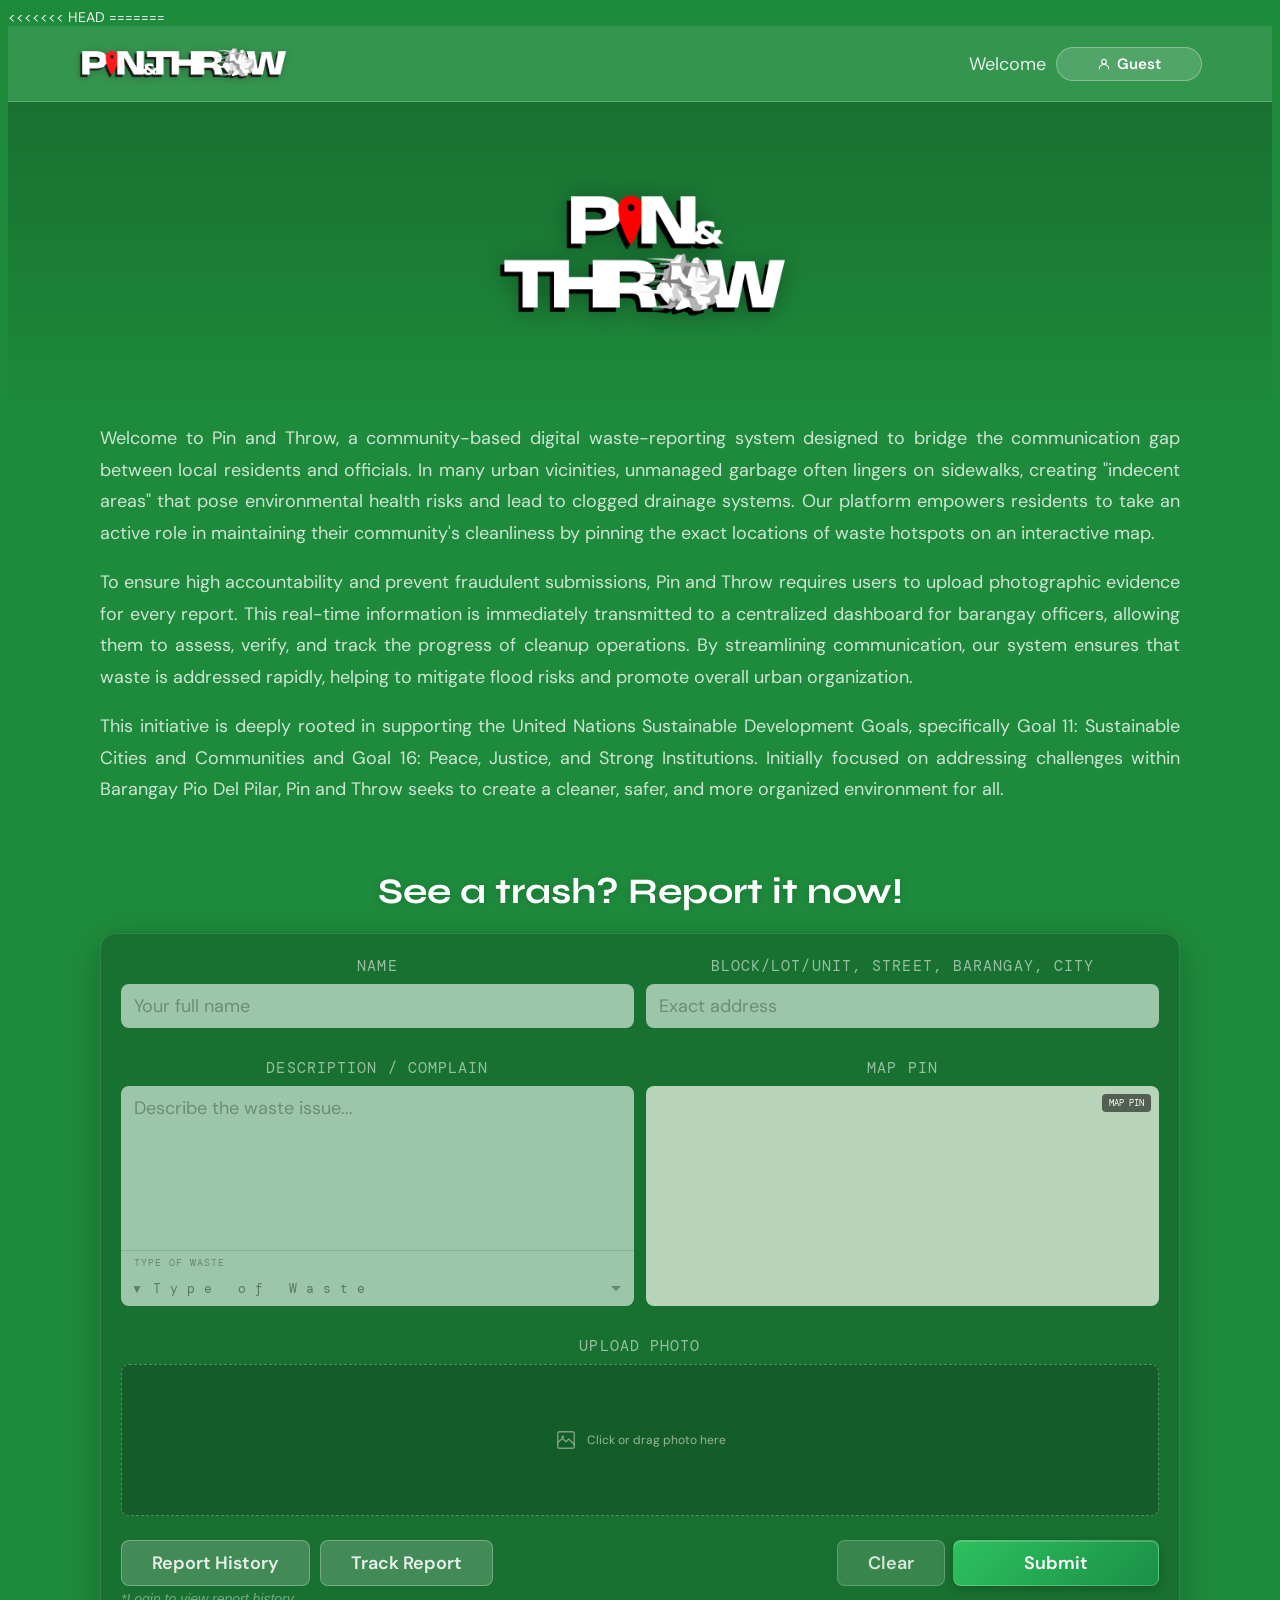
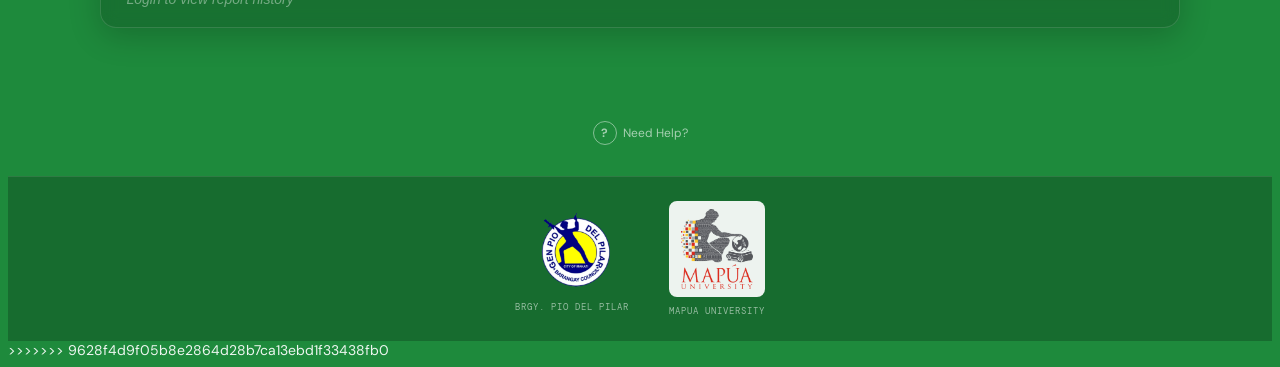
==== commit 8c065cb3: "Merge branch 'main' of https://github.com/AMBG0215/PinAndThrow-" ====
--- a/index.html
+++ b/index.html
@@ -1,1075 +1,573 @@
 <!DOCTYPE html>
 <html lang="en">
-  <head>
-    <meta charset="UTF-8" />
-    <meta name="viewport" content="width=device-width, initial-scale=1.0" />
+<<<<<<< HEAD
+<head>
+  <meta charset="UTF-8">
+  <meta name="viewport" content="width=device-width, initial-scale=1.0">
+  <title>Document</title>
+</head>
+<body>
+  
+</body>
+=======
+
+<head>
+    <meta charset="UTF-8">
+    <meta name="viewport" content="width=device-width, initial-scale=1.0">
     <title>Pin and Throw Makati</title>
-    <link
-      href="https://fonts.googleapis.com/css2?family=DM+Mono:wght@400;500&family=Syne:wght@700;800;900&family=DM+Sans:wght@300;400;500;600&display=swap"
-      rel="stylesheet"
-    />
-    <link
-      rel="stylesheet"
-      href="https://unpkg.com/leaflet@1.9.4/dist/leaflet.css"
-    />
-    <link rel="stylesheet" href="styles.css" />
-    <style></style>
-  </head>
-
-  <body>
+    <link href="https://fonts.googleapis.com/css2?family=DM+Mono:wght@400;500&family=Syne:wght@700;800;900&family=DM+Sans:wght@300;400;500;600&display=swap" rel="stylesheet">
+    <link rel="stylesheet" href="https://unpkg.com/leaflet@1.9.4/dist/leaflet.css" />
+    <link rel="stylesheet" href="styles.css">
+    <style>
+
+    </style>
+
+
+</head>
+
+<body>
+
     <nav>
-      <div class="nav-logo-wrap">
-        <img
-          src="resources/logo (2).png"
-          alt="Pin and Throw"
-          class="nav-logo-img"
-        />
-      </div>
-      <div class="nav-right" id="navRight">
-        <a href="login.php" class="nav-login-btn" id="navLoginBtn">
-          <svg width="14" height="14" viewBox="0 0 24 24" fill="none">
-            <circle
-              cx="12"
-              cy="8"
-              r="4"
-              stroke="#fff"
-              stroke-width="1.8"
-              fill="none"
-            />
-            <path
-              d="M4 20c0-4 3.6-7 8-7s8 3 8 7"
-              stroke="#fff"
-              stroke-width="1.8"
-              stroke-linecap="round"
-              fill="none"
-            />
+        <div class="nav-logo-wrap">
+            <img src="resources/logo (2).png" alt="Pin and Throw" class="nav-logo-img">
+        </div>
+        <div class="nav-right" id="navRight">
+            Welcome
+            <a href="login.php" class="nav-login-btn" id="navLoginBtn">
+                <svg width="14" height="14" viewBox="0 0 24 24" fill="none">
+        <circle cx="12" cy="8" r="4" stroke="#fff" stroke-width="1.8" fill="none"/>
+        <path d="M4 20c0-4 3.6-7 8-7s8 3 8 7" stroke="#fff" stroke-width="1.8" stroke-linecap="round" fill="none"/>
+      </svg> Guest
+            </a>
+            <div class="nav-user-wrap" id="navUserWrap" style="display:none;">
+                <span class="nav-user-name" id="navUserName"></span>
+                <img src="" alt="avatar" class="nav-avatar-img" id="navAvatarImg" style="display:none;">
+                <div class="nav-avatar-placeholder" id="navAvatarPlaceholder" style="display:none;">
+                    <svg width="18" height="18" viewBox="0 0 24 24" fill="none">
+          <circle cx="12" cy="8" r="4" fill="rgba(255,255,255,0.8)"/>
+          <path d="M4 20c0-4 3.6-7 8-7s8 3 8 7" stroke="rgba(255,255,255,0.8)" stroke-width="2" stroke-linecap="round" fill="none"/>
+        </svg>
+                </div>
+                <button class="nav-logout-btn" onclick="doLogout()">Logout</button>
+            </div>
+        </div>
+    </nav>
+
+    <div class="hero" id="heroSection">
+        <div class="hero-logo-wrap">
+            <img src="resources/logo.png" alt="Pin and Throw" class="hero-logo-img">
+        </div>
+    </div>
+
+    <div class="about" id="aboutSection">
+        <p>Welcome to Pin and Throw, a community-based digital waste-reporting system designed to bridge the communication gap between local residents and officials. In many urban vicinities, unmanaged garbage often lingers on sidewalks, creating "indecent
+            areas" that pose environmental health risks and lead to clogged drainage systems. Our platform empowers residents to take an active role in maintaining their community's cleanliness by pinning the exact locations of waste hotspots on an interactive
+            map.
+        </p>
+        <p>To ensure high accountability and prevent fraudulent submissions, Pin and Throw requires users to upload photographic evidence for every report. This real-time information is immediately transmitted to a centralized dashboard for barangay officers,
+            allowing them to assess, verify, and track the progress of cleanup operations. By streamlining communication, our system ensures that waste is addressed rapidly, helping to mitigate flood risks and promote overall urban organization.</p>
+        <p>This initiative is deeply rooted in supporting the United Nations Sustainable Development Goals, specifically Goal 11: Sustainable Cities and Communities and Goal 16: Peace, Justice, and Strong Institutions. Initially focused on addressing challenges
+            within Barangay Pio Del Pilar, Pin and Throw seeks to create a cleaner, safer, and more organized environment for all.</p>
+    </div>
+    <br><br>
+    <div class="report-section">
+        <div class="report-cta">See a trash? Report it now!</div>
+
+        <div class="form-card">
+            <div class="form-row">
+                <div class="field">
+                    <label class="field-label">Name</label>
+                    <input type="text" id="inputName" placeholder="Your full name">
+                </div>
+                <div class="field">
+                    <label class="field-label">Block/Lot/Unit, Street, Barangay, City</label>
+                    <input type="text" id="inputAddress" placeholder="Exact address">
+                </div>
+            </div>
+
+            <div class="main-inputs">
+                <div>
+                    <br>
+                    <label class="field-label">Description / Complain</label>
+                    <div class="desc-waste-wrap">
+                        <textarea id="inputDesc" placeholder="Describe the waste issue..." rows="3"></textarea>
+                        <span class="section-label-inline">Type of Waste</span>
+                        <div style="display:flex;align-items:center;">
+                            <span class="waste-chevron">&#9660;</span>
+                            <div class="waste-dropdown-header" id="wasteDropHeader" onclick="toggleWasteDropdown()">
+                                <span id="wasteSelected" style="font-family:'DM Mono',monospace;letter-spacing:.5px;">T y p e &nbsp; o f &nbsp; W a s t e</span>
+                                <div class="chevron"></div>
+                            </div>
+                        </div>
+                        <div class="waste-options" id="wasteOptions">
+                            <div class="waste-option" onclick="selectWaste('Hazardous')">Hazardous <span class="check">&#10003;</span></div>
+                            <div class="waste-option" onclick="selectWaste('Pharmaceutical')">Pharmaceutical <span class="check">&#10003;</span></div>
+                            <div class="waste-option" onclick="selectWaste('Electrical')">Electrical <span class="check">&#10003;</span></div>
+                            <div class="waste-option" onclick="selectWaste('Non-Segregated')">Non-Segregated <span class="check">&#10003;</span></div>
+                        </div>
+                    </div>
+                </div>
+
+                <div>
+                    <br>
+                    <label class="field-label">Map Pin</label>
+                    <div class="map-box" id="mapBox">
+                        <div id="leafletMap"></div>
+                        <div class="map-label-tag">MAP PIN</div>
+                        <div class="map-coords" id="mapCoords"></div>
+                    </div>
+                </div>
+            </div>
+
+            <div style="margin-bottom:4px;">
+                <br>
+                <label class="photo-upload-label">Upload Photo</label>
+                <div class="photo-drop" id="photoDrop">
+                    <input type="file" id="photoInput" accept="image/*" multiple onchange="handlePhotoUpload(event)">
+                    <span class="upload-icon">
+          <svg width="22" height="22" viewBox="0 0 24 24" fill="none">
+            <rect x="3" y="3" width="18" height="18" rx="2" stroke="rgba(255,255,255,0.7)" stroke-width="1.5"/>
+            <circle cx="8.5" cy="8.5" r="1.5" fill="rgba(255,255,255,0.7)"/>
+            <path d="M3 15l5-5 4 4 3-3 6 6" stroke="rgba(255,255,255,0.7)" stroke-width="1.5" stroke-linecap="round" stroke-linejoin="round"/>
           </svg>
-          Guest
-        </a>
-        <div class="nav-user-wrap" id="navUserWrap" style="display: none">
-          <span class="nav-user-name" id="navUserName"></span>
-          <img
-            src=""
-            alt="avatar"
-            class="nav-avatar-img"
-            id="navAvatarImg"
-            style="display: none"
-          />
-          <div
-            class="nav-avatar-placeholder"
-            id="navAvatarPlaceholder"
-            style="display: none"
-          >
-            <svg width="18" height="18" viewBox="0 0 24 24" fill="none">
-              <circle cx="12" cy="8" r="4" fill="rgba(255,255,255,0.8)" />
-              <path
-                d="M4 20c0-4 3.6-7 8-7s8 3 8 7"
-                stroke="rgba(255,255,255,0.8)"
-                stroke-width="2"
-                stroke-linecap="round"
-                fill="none"
-              />
-            </svg>
-          </div>
-          <button class="nav-logout-btn" onclick="doLogout()">Logout</button>
-        </div>
-      </div>
-    </nav>
-
-    <div class="hero" id="heroSection">
-      <div class="hero-logo-wrap">
-        <img
-          src="resources/logo.png"
-          alt="Pin and Throw"
-          class="hero-logo-img"
-        />
-      </div>
-    </div>
-
-    <div class="about" id="aboutSection">
-      <p>
-        Welcome to Pin and Throw, a community-based digital waste-reporting
-        system designed to bridge the communication gap between local residents
-        and officials. In many urban vicinities, unmanaged garbage often lingers
-        on sidewalks, creating "indecent areas" that pose environmental health
-        risks and lead to clogged drainage systems. Our platform empowers
-        residents to take an active role in maintaining their community's
-        cleanliness by pinning the exact locations of waste hotspots on an
-        interactive map.
-      </p>
-      <p>
-        To ensure high accountability and prevent fraudulent submissions, Pin
-        and Throw requires users to upload photographic evidence for every
-        report. This real-time information is immediately transmitted to a
-        centralized dashboard for barangay officers, allowing them to assess,
-        verify, and track the progress of cleanup operations. By streamlining
-        communication, our system ensures that waste is addressed rapidly,
-        helping to mitigate flood risks and promote overall urban organization.
-      </p>
-      <p>
-        This initiative is deeply rooted in supporting the United Nations
-        Sustainable Development Goals, specifically Goal 11: Sustainable Cities
-        and Communities and Goal 16: Peace, Justice, and Strong Institutions.
-        Initially focused on addressing challenges within Barangay Pio Del
-        Pilar, Pin and Throw seeks to create a cleaner, safer, and more
-        organized environment for all.
-      </p>
-    </div>
-    <br /><br />
-    <div class="report-section">
-      <div class="report-cta">See a trash? Report it now!</div>
-
-      <div class="form-card">
-        <div class="form-row">
-          <div class="field">
-            <label class="field-label">Name</label>
-            <input type="text" id="inputName" placeholder="Your full name" />
-          </div>
-          <div class="field">
-            <label class="field-label"
-              >Block/Lot/Unit, Street, Barangay, City</label
-            >
-            <input type="text" id="inputAddress" placeholder="Exact address" autocomplete="off" />
-            <div id="addressSuggestions" class="address-suggest-list" style="display:none;"></div>
-          </div>
-        </div>
-
-        <div class="main-inputs">
-          <div>
-            <br />
-            <label class="field-label">Description / Complain</label>
-            <div class="desc-waste-wrap">
-              <textarea
-                id="inputDesc"
-                placeholder="Describe the waste issue..."
-                rows="3"
-              ></textarea>
-              <span class="section-label-inline">Type of Waste</span>
-              <div style="display: flex; align-items: center">
-                <span class="waste-chevron">&#9660;</span>
-                <div
-                  class="waste-dropdown-header"
-                  id="wasteDropHeader"
-                  onclick="toggleWasteDropdown()"
-                >
-                  <span
-                    id="wasteSelected"
-                    style="
-                      font-family: 'DM Mono', monospace;
-                      letter-spacing: 0.5px;
-                    "
-                    >T y p e &nbsp; o f &nbsp; W a s t e</span
-                  >
-                  <div class="chevron"></div>
-                </div>
-              </div>
-              <div class="waste-options" id="wasteOptions">
-                <div class="waste-option" onclick="selectWaste('Hazardous')">
-                  Hazardous <span class="check">&#10003;</span>
-                </div>
-                <div
-                  class="waste-option"
-                  onclick="selectWaste('Pharmaceutical')"
-                >
-                  Pharmaceutical <span class="check">&#10003;</span>
-                </div>
-                <div class="waste-option" onclick="selectWaste('Electrical')">
-                  Electrical <span class="check">&#10003;</span>
-                </div>
-                <div
-                  class="waste-option"
-                  onclick="selectWaste('Non-Segregated')"
-                >
-                  Non-Segregated <span class="check">&#10003;</span>
-                </div>
-              </div>
-            </div>
-          </div>
-
-          <div>
-            <br />
-            <label class="field-label">Map Pin</label>
-            <div class="map-box" id="mapBox">
-              <div id="leafletMap"></div>
-              <div class="map-label-tag">MAP PIN</div>
-              <div class="map-coords" id="mapCoords"></div>
-            </div>
-          </div>
-        </div>
-
-        <div style="margin-bottom: 4px">
-          <br />
-          <label class="photo-upload-label">Upload Photo</label>
-          <div class="photo-drop" id="photoDrop">
-            <input
-              type="file"
-              id="photoInput"
-              accept="image/*"
-              multiple
-              onchange="handlePhotoUpload(event)"
-            />
-            <span class="upload-icon">
-              <svg width="22" height="22" viewBox="0 0 24 24" fill="none">
-                <rect
-                  x="3"
-                  y="3"
-                  width="18"
-                  height="18"
-                  rx="2"
-                  stroke="rgba(255,255,255,0.7)"
-                  stroke-width="1.5"
-                />
-                <circle
-                  cx="8.5"
-                  cy="8.5"
-                  r="1.5"
-                  fill="rgba(255,255,255,0.7)"
-                />
-                <path
-                  d="M3 15l5-5 4 4 3-3 6 6"
-                  stroke="rgba(255,255,255,0.7)"
-                  stroke-width="1.5"
-                  stroke-linecap="round"
-                  stroke-linejoin="round"
-                />
-              </svg>
-            </span>
-            <span class="upload-text">Click or drag photo here</span>
-          </div>
-          <div class="photo-previews" id="photoPreviews"></div>
-        </div>
-
-        <div class="btn-row">
-          <div>
-            <button class="btn btn-ghost" onclick="openHistoryModal()">
-              Report History
-            </button>
-            <div class="report-history-hint" id="historyHint">
-              *Login to view report history and track reports
-            </div>
-          </div>
-          <button class="btn btn-track" onclick="openTrackModal()">
-            Track Report
-          </button>
-          <div class="btn-row-right">
-            <button class="btn btn-clear" onclick="clearForm()">Clear</button>
-            <button class="btn btn-submit" onclick="submitReport()">
-              Submit
-            </button>
-          </div>
-        </div>
-      </div>
+        </span>
+                    <span class="upload-text">Click or drag photo here</span>
+                </div>
+                <div class="photo-previews" id="photoPreviews"></div>
+            </div>
+
+            <div class="btn-row">
+                <div>
+                    <button class="btn btn-ghost" onclick="openHistoryModal()">Report History</button>
+                    <div class="report-history-hint" id="historyHint">*Login to view report history</div>
+                </div>
+                <button class="btn btn-track" onclick="openTrackModal()">Track Report</button>
+                <div class="btn-row-right">
+                    <button class="btn btn-clear" onclick="clearForm()">Clear</button>
+                    <button class="btn btn-submit" onclick="submitReport()">Submit</button>
+                </div>
+            </div>
+        </div>
     </div>
 
     <div class="help-section">
-      <button class="help-btn" onclick="openHelpModal()">
-        <div class="help-circle">?</div>
-        Need Help?
-      </button>
+        <button class="help-btn" onclick="openHelpModal()">
+    <div class="help-circle">?</div>
+    Need Help?
+  </button>
     </div>
 
     <footer>
-      <div class="footer-logo">
-        <img
-          src="resources/PIODELPILAR.webp"
-          alt="Barangay Pio Del Pilar"
-          class="footer-seal-img"
-        />
-        <span>Brgy. Pio Del Pilar</span>
-      </div>
-      <div class="footer-logo">
-        <img
-          src="resources/MapuaUniv_logo_vertical.png"
-          alt="Mapua University"
-          class="footer-seal-img footer-seal-mapua"
-        />
-        <span>Mapua University</span>
-      </div>
+        <div class="footer-logo">
+            <img src="resources/PIODELPILAR.webp" alt="Barangay Pio Del Pilar" class="footer-seal-img">
+            <span>Brgy. Pio Del Pilar</span>
+        </div>
+        <div class="footer-logo">
+            <img src="resources/MapuaUniv_logo_vertical.png" alt="Mapua University" class="footer-seal-img footer-seal-mapua">
+            <span>Mapua University</span>
+        </div>
     </footer>
 
     <div class="modal-overlay" id="helpModal">
-      <div class="modal">
-        <h3>Need Help?</h3>
-        <p>
-          To submit a waste report, fill in your name, address, describe the
-          waste issue, select a waste type, click the map to pin the location,
-          and optionally upload photo evidence.
-        </p>
-        <p>
-          For assistance, contact the Barangay Pio Del Pilar office or visit the
-          Barangay Hall, Pio Del Pilar, Makati City.
-        </p>
-        <button class="modal-close" onclick="closeModal('helpModal')">
-          Got it
-        </button>
-      </div>
+        <div class="modal">
+            <h3>Need Help?</h3>
+            <p>To submit a waste report, fill in your name, address, describe the waste issue, select a waste type, click the map to pin the location, and upload a photo as evidence.</p>
+            <p>For assistance, contact the Barangay Pio Del Pilar office or visit the Barangay Hall, Pio Del Pilar, Makati City.</p>
+            <button class="modal-close" onclick="closeModal('helpModal')">Got it</button>
+        </div>
     </div>
 
     <div class="modal-overlay" id="trackModal">
-      <div class="modal">
-        <h3>Track Your Report</h3>
-        <p>
-          Enter your Report ID to check the current status of your submitted
-          report.
-        </p>
-        <div style="margin-bottom: 12px">
-          <label
-            class="field-label"
-            style="color: rgba(255, 255, 255, 0.55); text-align: left"
-            >Report ID</label
-          >
-          <input
-            type="text"
-            id="trackInput"
-            placeholder="e.g. RPT-0001"
-            style="
-              background: rgba(0, 0, 0, 0.25);
-              border: 1px solid rgba(255, 255, 255, 0.25);
-              color: #fff;
-              font-family: 'DM Sans', sans-serif;
-              font-size: 13px;
-              padding: 10px 13px;
-              border-radius: 8px;
-              outline: none;
-              width: 100%;
-            "
-          />
-        </div>
-        <div class="track-result" id="trackResult">
-          <div class="track-id" id="trackResultId"></div>
-          <div class="track-status" id="trackResultStatus"></div>
-          <div class="track-msg" id="trackResultMsg"></div>
-        </div>
-        <div style="display: flex; gap: 10px">
-          <button class="modal-close" style="flex: 1" onclick="doTrack()">
-            Search
-          </button>
-          <button
-            class="modal-close"
-            style="flex: 1; background: rgba(255, 255, 255, 0.1)"
-            onclick="closeModal('trackModal')"
-          >
-            Close
-          </button>
-        </div>
-      </div>
+        <div class="modal">
+            <h3>Track Your Report</h3>
+            <p>Enter your Report ID to check the current status of your submitted report.</p>
+            <div style="margin-bottom:12px;">
+                <label class="field-label" style="color:rgba(255,255,255,0.55);text-align:left;">Report ID</label>
+                <input type="text" id="trackInput" placeholder="e.g. RPT-0001" style="background:rgba(0,0,0,0.25);border:1px solid rgba(255,255,255,0.25);color:#fff;font-family:'DM Sans',sans-serif;font-size:13px;padding:10px 13px;border-radius:8px;outline:none;width:100%;">
+            </div>
+            <div class="track-result" id="trackResult">
+                <div class="track-id" id="trackResultId"></div>
+                <div class="track-status" id="trackResultStatus"></div>
+                <div class="track-msg" id="trackResultMsg"></div>
+            </div>
+            <div style="display:flex;gap:10px;">
+                <button class="modal-close" style="flex:1;" onclick="doTrack()">Search</button>
+                <button class="modal-close" style="flex:1;background:rgba(255,255,255,0.10);" onclick="closeModal('trackModal')">Close</button>
+            </div>
+        </div>
     </div>
 
     <div class="modal-overlay" id="historyModal">
-      <div class="modal" style="max-width: 400px">
-        <h3>Report History</h3>
-        <div class="history-list" id="historyList"></div>
-        <button class="modal-close" onclick="closeModal('historyModal')">
-          Close
-        </button>
-      </div>
+        <div class="modal" style="max-width:400px;">
+            <h3>Report History</h3>
+            <div class="history-list" id="historyList"></div>
+            <button class="modal-close" onclick="closeModal('historyModal')">Close</button>
+        </div>
     </div>
 
     <div class="toast" id="toast"></div>
 
     <script src="https://unpkg.com/leaflet@1.9.4/dist/leaflet.js"></script>
     <script>
-      var session = null;
-      var selectedWaste = "";
-      var pinnedLatLng = null;
-      var mapInstance = null;
-      var mapMarker = null;
-      var reports = [];
-      var selectedPhotos = [];
-      var MAX_PHOTOS = 5;
-      var activeAddressLookup = 0;
-      var activeAddressSuggestLookup = 0;
-      var WASTE_CATEGORY_MAP = {
-        Hazardous: 1,
-        Pharmaceutical: 2,
-        Electrical: 3,
-        "Non-Segregated": 4,
-      };
-
-      function formatReportId(reportId) {
-        return "RPT-" + String(reportId).padStart(4, "0");
-      }
-
-      function normalizeStatus(status) {
-        return String(status || "").toLowerCase();
-      }
-
-      function getStatusLabel(status) {
-        var labels = {
-          pending: "Pending",
-          verified: "Verified",
-          inprogress: "In Progress",
-          resolved: "Resolved",
-          rejected: "Rejected",
-        };
-        return labels[normalizeStatus(status)] || "Unknown";
-      }
-
-      function getStatusMessage(status) {
-        var messages = {
-          pending: "Your report is waiting for officer review.",
-          verified: "Your report has been verified by the barangay.",
-          inprogress: "A cleanup crew has been dispatched to your location.",
-          resolved: "This report has been resolved. Thank you.",
-          rejected:
-            "This report was not actionable. Please resubmit with more detail.",
-        };
-        return (
-          messages[normalizeStatus(status)] || "No status update available yet."
-        );
-      }
-
-      function escapeHtml(value) {
-        return String(value || "")
-          .replace(/&/g, "&amp;")
-          .replace(/</g, "&lt;")
-          .replace(/>/g, "&gt;")
-          .replace(/"/g, "&quot;")
-          .replace(/'/g, "&#39;");
-      }
-
-      function mapReportFromApi(item) {
-        return {
-          id: formatReportId(item.report_ID),
-          numericId: Number(item.report_ID),
-          address: item.locationName || "Unknown location",
-          desc: item.description || "",
-          waste: item.categoryName || "",
-          lat: item.latitude || "",
-          lng: item.longitude || "",
-          status: normalizeStatus(item.status),
-          date: item.timestamp
-            ? new Date(item.timestamp).toLocaleDateString("en-PH", {
-                month: "short",
-                day: "numeric",
-                year: "numeric",
-              })
-            : "",
-          timestamp: item.timestamp || "",
-          imageUrl: item.imageUrl || "",
-        };
-      }
-
-      function loadResidentReports() {
-        if (!session || !session.email) {
-          reports = [];
-          return Promise.resolve([]);
-        }
-
-        return fetch(
-          "get_report.php?resident_email=" + encodeURIComponent(session.email),
-          {
-            headers: {
-              Accept: "application/json",
-            },
-          }
-        )
-          .then(function (res) {
-            return res.json();
-          })
-          .then(function (data) {
-            if (!data || data.status !== "success") {
-              throw new Error(
-                data && data.message
-                  ? data.message
-                  : "Failed to load resident reports."
-              );
-            }
-
-            reports = (data.data || []).map(mapReportFromApi);
-            return reports;
-          })
-          .catch(function (err) {
-            reports = [];
-            console.error(err);
-            return [];
-          });
-      }
-
-      function reverseGeocodePin(lat, lng) {
-        activeAddressLookup += 1;
-        var lookupId = activeAddressLookup;
-        var addressField = document.getElementById("inputAddress");
-        addressField.value = "Resolving pinned address...";
-
-        var url =
-          "https://nominatim.openstreetmap.org/reverse?format=jsonv2&lat=" +
-          encodeURIComponent(lat) +
-          "&lon=" +
-          encodeURIComponent(lng) +
-          "&zoom=18&addressdetails=1";
-        return fetch(url, {
-          headers: {
-            Accept: "application/json",
-            "Accept-Language": "en",
-          },
-        })
-          .then(function (res) {
-            if (!res.ok) {
-              throw new Error("Address lookup failed.");
-            }
-            return res.json();
-          })
-          .then(function (data) {
-            if (lookupId !== activeAddressLookup) {
-              return;
-            }
-
-            var address = data && data.address ? data.address : {};
-            var parts = [
-              address.house_number,
-              address.road,
-              address.suburb || address.neighbourhood || address.quarter,
-              address.city_district ||
-                address.city ||
-                address.town ||
-                address.village,
-              address.state,
-              address.postcode,
-            ].filter(Boolean);
-
-            addressField.value =
-              parts.join(", ") ||
-              data.display_name ||
-              lat.toFixed(5) + ", " + lng.toFixed(5);
-          })
-          .catch(function () {
-            if (lookupId !== activeAddressLookup) {
-              return;
-            }
-            addressField.value = lat.toFixed(5) + ", " + lng.toFixed(5);
-            showToast(
-              "Pinned location saved, but the address lookup failed.",
-              true
-            );
-          });
-      }
-
-      function buildNominatimSearchUrl(query) {
-        var base = "https://nominatim.openstreetmap.org/search";
-        var params = new URLSearchParams({
-          format: "jsonv2",
-          q: query,
-          addressdetails: "1",
-          limit: "5",
-          countrycodes: "ph"
+        var session = null;
+        var selectedWaste = '';
+        var pinnedLatLng = null;
+        var mapInstance = null;
+        var mapMarker = null;
+        var reports = JSON.parse(localStorage.getItem('pat_reports') || '[]');
+        var selectedPhotos = [];
+        var MAX_PHOTOS = 5;
+
+        function initSession() {
+            var raw = localStorage.getItem('pat_session');
+            if (raw) {
+                session = JSON.parse(raw);
+                document.getElementById('navLoginBtn').style.display = 'none';
+                document.getElementById('navUserWrap').style.display = 'flex';
+                document.getElementById('navUserName').innerHTML = 'Welcome <strong>' + session.name + '</strong>';
+                if (session.avatar) {
+                    var img = document.getElementById('navAvatarImg');
+                    img.src = session.avatar;
+                    img.style.display = 'block';
+                } else {
+                    document.getElementById('navAvatarPlaceholder').style.display = 'flex';
+                }
+                document.getElementById('aboutSection').style.display = 'none';
+                document.getElementById('historyHint').style.display = 'none';
+                document.getElementById('inputName').value = session.name;
+            }
+        }
+
+        function doLogout() {
+            localStorage.removeItem('pat_session');
+            window.location.reload();
+        }
+
+        function initMap() {
+            var map = L.map('leafletMap', {
+                zoomControl: true
+            }).setView([14.5547, 121.0244], 15);
+            L.tileLayer('https://{s}.tile.openstreetmap.org/{z}/{x}/{y}.png', {
+                attribution: '&copy; OpenStreetMap contributors',
+                maxZoom: 19
+            }).addTo(map);
+
+            var pinIcon = L.divIcon({
+                className: '',
+                html: '<div style="width:18px;height:18px;background:#e53e3e;border-radius:50% 50% 50% 4px;transform:rotate(-45deg);border:2px solid #fff;box-shadow:0 2px 8px rgba(0,0,0,0.4);"></div>',
+                iconSize: [18, 18],
+                iconAnchor: [9, 18]
+            });
+
+            map.on('click', function(e) {
+                pinnedLatLng = e.latlng;
+                if (mapMarker) {
+                    map.removeLayer(mapMarker);
+                }
+                mapMarker = L.marker(e.latlng, {
+                    icon: pinIcon
+                }).addTo(map);
+                var coordEl = document.getElementById('mapCoords');
+                coordEl.textContent = e.latlng.lat.toFixed(5) + ' N, ' + e.latlng.lng.toFixed(5) + ' E';
+                coordEl.style.display = 'block';
+            });
+
+            mapInstance = map;
+            setTimeout(function() {
+                map.invalidateSize();
+            }, 300);
+        }
+
+        function toggleWasteDropdown() {
+            document.getElementById('wasteDropHeader').classList.toggle('open');
+            document.getElementById('wasteOptions').classList.toggle('open');
+        }
+
+        function selectWaste(type) {
+            selectedWaste = type;
+            var header = document.getElementById('wasteDropHeader');
+            document.getElementById('wasteSelected').textContent = type;
+            document.getElementById('wasteSelected').style.fontFamily = "'DM Sans', sans-serif";
+            document.getElementById('wasteSelected').style.letterSpacing = 'normal';
+            header.classList.add('selected');
+            header.classList.remove('open');
+            document.getElementById('wasteOptions').classList.remove('open');
+            document.querySelectorAll('.waste-option').forEach(function(opt) {
+                opt.classList.toggle('selected', opt.textContent.trim().startsWith(type));
+            });
+        }
+
+        document.addEventListener('click', function(e) {
+            var wrap = document.querySelector('.desc-waste-wrap');
+            if (wrap && !wrap.contains(e.target)) {
+                document.getElementById('wasteDropHeader').classList.remove('open');
+                document.getElementById('wasteOptions').classList.remove('open');
+            }
         });
-        return base + "?" + params.toString();
-      }
-
-      function renderAddressSuggestions(items) {
-        var list = document.getElementById("addressSuggestions");
-        if (!list) return;
-        list.innerHTML = "";
-        if (!items || !items.length) {
-          list.style.display = "none";
-          return;
-        }
-        items.forEach(function (item) {
-          var div = document.createElement("div");
-          div.className = "address-suggest-item";
-          div.textContent = item.display_name || "";
-          div.addEventListener("click", function () {
-            var input = document.getElementById("inputAddress");
-            input.value = item.display_name || "";
-            list.style.display = "none";
-          });
-          list.appendChild(div);
-        });
-        list.style.display = "block";
-      }
-
-      var suggestDebounceTimer = null;
-      function handleAddressInput(e) {
-        var value = e.target.value.trim();
-        if (!value || value.length < 2) {
-          renderAddressSuggestions([]);
-          return;
-        }
-        if (suggestDebounceTimer) {
-          clearTimeout(suggestDebounceTimer);
-        }
-        suggestDebounceTimer = setTimeout(function () {
-          activeAddressSuggestLookup += 1;
-          var lookupId = activeAddressSuggestLookup;
-          fetch(buildNominatimSearchUrl(value), {
-            headers: {
-              Accept: "application/json",
-              "Accept-Language": "en"
-            }
-          })
-            .then(function (res) {
-              if (!res.ok) throw new Error("Search failed");
-              return res.json();
-            })
-            .then(function (data) {
-              if (lookupId !== activeAddressSuggestLookup) return;
-              renderAddressSuggestions(Array.isArray(data) ? data : []);
-            })
-            .catch(function () {
-              if (lookupId !== activeAddressSuggestLookup) return;
-              renderAddressSuggestions([]);
-            });
-        }, 350);
-      }
-
-      function initSession() {
-        var raw = localStorage.getItem("pat_session");
-        if (raw) {
-          session = JSON.parse(raw);
-          document.getElementById("navLoginBtn").style.display = "none";
-          document.getElementById("navUserWrap").style.display = "flex";
-          document.getElementById("navUserName").innerHTML =
-            "Welcome <strong>" + session.name + "</strong>";
-          if (session.avatar) {
-            var img = document.getElementById("navAvatarImg");
-            img.src = session.avatar;
-            img.style.display = "block";
-          } else {
-            document.getElementById("navAvatarPlaceholder").style.display =
-              "flex";
-          }
-          document.getElementById("aboutSection").style.display = "none";
-          document.getElementById("historyHint").style.display = "none";
-          document.getElementById("inputName").value = session.name;
-          loadResidentReports();
-        }
-      }
-
-      function doLogout() {
-        localStorage.removeItem("pat_session");
-        window.location.reload();
-      }
-
-      function initMap() {
-        var map = L.map("leafletMap", {
-          zoomControl: true,
-        }).setView([14.5547, 121.0244], 15);
-        L.tileLayer("https://{s}.tile.openstreetmap.org/{z}/{x}/{y}.png", {
-          attribution: "&copy; OpenStreetMap contributors",
-          maxZoom: 19,
-        }).addTo(map);
-
-        var pinIcon = L.divIcon({
-          className: "",
-          html: '<div style="width:18px;height:18px;background:#e53e3e;border-radius:50% 50% 50% 4px;transform:rotate(-45deg);border:2px solid #fff;box-shadow:0 2px 8px rgba(0,0,0,0.4);"></div>',
-          iconSize: [18, 18],
-          iconAnchor: [9, 18],
-        });
-
-        map.on("click", function (e) {
-          pinnedLatLng = e.latlng;
-          if (mapMarker) {
-            map.removeLayer(mapMarker);
-          }
-          mapMarker = L.marker(e.latlng, {
-            icon: pinIcon,
-          }).addTo(map);
-          var coordEl = document.getElementById("mapCoords");
-          coordEl.textContent =
-            e.latlng.lat.toFixed(5) + " N, " + e.latlng.lng.toFixed(5) + " E";
-          coordEl.style.display = "block";
-          reverseGeocodePin(e.latlng.lat, e.latlng.lng);
-        });
-
-        mapInstance = map;
-        setTimeout(function () {
-          map.invalidateSize();
-        }, 300);
-      }
-
-      function toggleWasteDropdown() {
-        document.getElementById("wasteDropHeader").classList.toggle("open");
-        document.getElementById("wasteOptions").classList.toggle("open");
-      }
-
-      function selectWaste(type) {
-        selectedWaste = type;
-        var header = document.getElementById("wasteDropHeader");
-        document.getElementById("wasteSelected").textContent = type;
-        document.getElementById("wasteSelected").style.fontFamily =
-          "'DM Sans', sans-serif";
-        document.getElementById("wasteSelected").style.letterSpacing = "normal";
-        header.classList.add("selected");
-        header.classList.remove("open");
-        document.getElementById("wasteOptions").classList.remove("open");
-        document.querySelectorAll(".waste-option").forEach(function (opt) {
-          opt.classList.toggle(
-            "selected",
-            opt.textContent.trim().startsWith(type)
-          );
-        });
-      }
-
-      document.addEventListener("click", function (e) {
-        var wrap = document.querySelector(".desc-waste-wrap");
-        var suggest = document.getElementById("addressSuggestions");
-        if (wrap && !wrap.contains(e.target)) {
-          document.getElementById("wasteDropHeader").classList.remove("open");
-          document.getElementById("wasteOptions").classList.remove("open");
-        }
-        if (suggest && !suggest.contains(e.target) && e.target.id !== "inputAddress") {
-          suggest.style.display = "none";
-        }
-      });
-
-      function handlePhotoUpload(e) {
-        var incoming = Array.from(e.target.files || []);
-        if (incoming.length === 0) return;
-
-        var remaining = MAX_PHOTOS - selectedPhotos.length;
-        if (remaining <= 0) {
-          showToast("Maximum of " + MAX_PHOTOS + " photos allowed.", true);
-          e.target.value = "";
-          return;
-        }
-
-        if (incoming.length > remaining) {
-          incoming = incoming.slice(0, remaining);
-          showToast("Only " + remaining + " more photo(s) allowed.", true);
-        }
-
-        selectedPhotos = selectedPhotos.concat(incoming);
-        syncPhotoInput();
-        renderPhotoPreviews();
-      }
-
-      function renderPhotoPreviews() {
-        var previewWrap = document.getElementById("photoPreviews");
-        previewWrap.innerHTML = "";
-
-        if (selectedPhotos.length === 0) {
-          document.querySelector("#photoDrop .upload-icon").style.display = "";
-          document.querySelector("#photoDrop .upload-text").style.display = "";
-          return;
-        }
-
-        document.querySelector("#photoDrop .upload-icon").style.display =
-          "none";
-        document.querySelector("#photoDrop .upload-text").style.display =
-          "none";
-
-        selectedPhotos.forEach(function (file, idx) {
-          var item = document.createElement("div");
-          item.className = "photo-preview-item";
-          var img = document.createElement("img");
-          img.alt = "Preview " + (idx + 1);
-          var remove = document.createElement("button");
-          remove.className = "photo-preview-remove";
-          remove.type = "button";
-          remove.textContent = "×";
-          remove.addEventListener("click", function (ev) {
-            ev.stopPropagation();
-            selectedPhotos.splice(idx, 1);
+
+        function handlePhotoUpload(e) {
+            var incoming = Array.from(e.target.files || []);
+            if (incoming.length === 0) return;
+
+            var remaining = MAX_PHOTOS - selectedPhotos.length;
+            if (remaining <= 0) {
+                showToast('Maximum of ' + MAX_PHOTOS + ' photos allowed.', true);
+                e.target.value = '';
+                return;
+            }
+
+            if (incoming.length > remaining) {
+                incoming = incoming.slice(0, remaining);
+                showToast('Only ' + remaining + ' more photo(s) allowed.', true);
+            }
+
+            selectedPhotos = selectedPhotos.concat(incoming);
             syncPhotoInput();
             renderPhotoPreviews();
-          });
-
-          item.appendChild(img);
-          item.appendChild(remove);
-          previewWrap.appendChild(item);
-
-          var reader = new FileReader();
-          reader.onload = function (ev) {
-            img.src = ev.target.result;
-          };
-          reader.readAsDataURL(file);
+        }
+
+        function renderPhotoPreviews() {
+            var previewWrap = document.getElementById('photoPreviews');
+            previewWrap.innerHTML = '';
+
+            if (selectedPhotos.length === 0) {
+                document.querySelector('#photoDrop .upload-icon').style.display = '';
+                document.querySelector('#photoDrop .upload-text').style.display = '';
+                return;
+            }
+
+            document.querySelector('#photoDrop .upload-icon').style.display = 'none';
+            document.querySelector('#photoDrop .upload-text').style.display = 'none';
+
+            selectedPhotos.forEach(function(file, idx) {
+                var item = document.createElement('div');
+                item.className = 'photo-preview-item';
+                var img = document.createElement('img');
+                img.alt = 'Preview ' + (idx + 1);
+                var remove = document.createElement('button');
+                remove.className = 'photo-preview-remove';
+                remove.type = 'button';
+                remove.textContent = '×';
+                remove.addEventListener('click', function(ev) {
+                    ev.stopPropagation();
+                    selectedPhotos.splice(idx, 1);
+                    syncPhotoInput();
+                    renderPhotoPreviews();
+                });
+
+                item.appendChild(img);
+                item.appendChild(remove);
+                previewWrap.appendChild(item);
+
+                var reader = new FileReader();
+                reader.onload = function(ev) {
+                    img.src = ev.target.result;
+                };
+                reader.readAsDataURL(file);
+            });
+        }
+
+        function syncPhotoInput() {
+            var dt = new DataTransfer();
+            selectedPhotos.forEach(function(file) {
+                dt.items.add(file);
+            });
+            document.getElementById('photoInput').files = dt.files;
+        }
+
+        function clearForm() {
+            document.getElementById('inputName').value = session ? session.name : '';
+            document.getElementById('inputAddress').value = '';
+            document.getElementById('inputDesc').value = '';
+            selectedWaste = '';
+            var header = document.getElementById('wasteDropHeader');
+            var sel = document.getElementById('wasteSelected');
+            sel.innerHTML = 'T y p e &nbsp; o f &nbsp; W a s t e';
+            sel.style.fontFamily = "'DM Mono', monospace";
+            sel.style.letterSpacing = '.5px';
+            header.classList.remove('selected');
+            document.querySelectorAll('.waste-option').forEach(function(o) {
+                o.classList.remove('selected');
+            });
+            selectedPhotos = [];
+            document.getElementById('photoInput').value = '';
+            renderPhotoPreviews();
+            if (mapMarker && mapInstance) {
+                mapInstance.removeLayer(mapMarker);
+                mapMarker = null;
+            }
+            pinnedLatLng = null;
+            document.getElementById('mapCoords').style.display = 'none';
+            showToast('Form cleared.');
+        }
+
+        function submitReport() {
+            if (!session) {
+                showToast('Please login to submit a report.', true);
+                return;
+            }
+            var name = document.getElementById('inputName').value.trim();
+            var addr = document.getElementById('inputAddress').value.trim();
+            var desc = document.getElementById('inputDesc').value.trim();
+            var photos = document.getElementById('photoInput').files;
+            if (!name) {
+                showToast('Please enter your name.', true);
+                return;
+            }
+            if (!addr) {
+                showToast('Please enter the address.', true);
+                return;
+            }
+            if (!desc) {
+                showToast('Please describe the waste issue.', true);
+                return;
+            }
+            if (!selectedWaste) {
+                showToast('Please select the type of waste.', true);
+                return;
+            }
+            if (!pinnedLatLng) {
+                showToast('Please click the map to pin a location.', true);
+                return;
+            }
+            if (!photos || photos.length === 0) {
+                showToast('Please upload at least one photo as evidence.', true);
+                return;
+            }
+            if (photos.length > MAX_PHOTOS) {
+                showToast('Please limit to ' + MAX_PHOTOS + ' photos.', true);
+                return;
+            }
+
+            var reportId = 'RPT-' + String(Math.floor(Math.random() * 9000) + 1000);
+            var report = {
+                id: reportId,
+                name: name,
+                address: addr,
+                desc: desc,
+                waste: selectedWaste,
+                lat: pinnedLatLng.lat.toFixed(5),
+                lng: pinnedLatLng.lng.toFixed(5),
+                status: 'pending',
+                date: new Date().toLocaleDateString('en-PH', {
+                    month: 'short',
+                    day: 'numeric',
+                    year: 'numeric'
+                }),
+                user: session.username
+            };
+
+            reports.push(report);
+            localStorage.setItem('pat_reports', JSON.stringify(reports));
+            showToast('Report ' + reportId + ' submitted. We will review it shortly.');
+            setTimeout(clearForm, 2500);
+        }
+
+        function openHelpModal() {
+            document.getElementById('helpModal').classList.add('open');
+        }
+
+        function openTrackModal() {
+            document.getElementById('trackModal').classList.add('open');
+            document.getElementById('trackResult').classList.remove('show');
+        }
+
+        function closeModal(id) {
+            document.getElementById(id).classList.remove('open');
+        }
+
+        document.querySelectorAll('.modal-overlay').forEach(function(m) {
+            m.addEventListener('click', function(e) {
+                if (e.target === m) m.classList.remove('open');
+            });
         });
-      }
-
-      function syncPhotoInput() {
-        var dt = new DataTransfer();
-        selectedPhotos.forEach(function (file) {
-          dt.items.add(file);
-        });
-        document.getElementById("photoInput").files = dt.files;
-      }
-
-      function clearForm() {
-        document.getElementById("inputName").value = session
-          ? session.name
-          : "";
-        document.getElementById("inputAddress").value = "";
-        document.getElementById("inputDesc").value = "";
-        selectedWaste = "";
-        activeAddressLookup += 1;
-        var header = document.getElementById("wasteDropHeader");
-        var sel = document.getElementById("wasteSelected");
-        sel.innerHTML = "T y p e &nbsp; o f &nbsp; W a s t e";
-        sel.style.fontFamily = "'DM Mono', monospace";
-        sel.style.letterSpacing = ".5px";
-        header.classList.remove("selected");
-        document.querySelectorAll(".waste-option").forEach(function (o) {
-          o.classList.remove("selected");
-        });
-        selectedPhotos = [];
-        document.getElementById("photoInput").value = "";
-        renderPhotoPreviews();
-        if (mapMarker && mapInstance) {
-          mapInstance.removeLayer(mapMarker);
-          mapMarker = null;
-        }
-        pinnedLatLng = null;
-        document.getElementById("mapCoords").style.display = "none";
-        showToast("Form cleared.");
-      }
-
-      function submitReport() {
-        var name = document.getElementById("inputName").value.trim();
-        var addr = document.getElementById("inputAddress").value.trim();
-        var desc = document.getElementById("inputDesc").value.trim();
-        var photos = document.getElementById("photoInput").files;
-        var isGuest = !session;
-        if (!name) {
-          showToast("Please enter your name.", true);
-          return;
-        }
-        if (!addr) {
-          showToast("Please enter the address.", true);
-          return;
-        }
-        if (!desc) {
-          showToast("Please describe the waste issue.", true);
-          return;
-        }
-        if (!selectedWaste) {
-          showToast("Please select the type of waste.", true);
-          return;
-        }
-        if (!pinnedLatLng) {
-          showToast("Please click the map to pin a location.", true);
-          return;
-        }
-        if (photos && photos.length > MAX_PHOTOS) {
-          showToast("Please limit to " + MAX_PHOTOS + " photos.", true);
-          return;
-        }
-
-        var categoryId = WASTE_CATEGORY_MAP[selectedWaste] || null;
-        if (!categoryId) {
-          showToast("Invalid waste category selected.", true);
-          return;
-        }
-
-        var form = new FormData();
-        form.append("category_id", categoryId);
-        form.append("description", desc);
-        if (photos && photos[0]) {
-          form.append("report_image", photos[0]);
-          form.append("imageUrl", photos[0].name);
-        }
-        form.append("latitude", pinnedLatLng.lat.toFixed(8));
-        form.append("longitude", pinnedLatLng.lng.toFixed(8));
-        form.append("locationName", addr);
-        form.append(
-          "resident_name",
-          session && session.name ? session.name : name
-        );
-        form.append(
-          "resident_username",
-          session && session.username ? session.username : "guest"
-        );
-        form.append(
-          "resident_email",
-          session && session.email ? session.email : ""
-        );
-
-        fetch("submit_report.php", {
-          method: "POST",
-          body: form,
-        })
-          .then(function (res) {
-            return res.json();
-          })
-          .then(function (data) {
-            if (!data || data.status !== "success") {
-              showToast(
-                data && data.message
-                  ? data.message
-                  : "Failed to submit report.",
-                true
-              );
-              return;
-            }
-
-            if (session) {
-              loadResidentReports();
-            }
-
-            if (isGuest) {
-              showToast(
-                "Report " +
-                  formatReportId(data.report_ID) +
-                  " submitted. Guest reports cannot be tracked later."
-              );
+
+        function openHistoryModal() {
+            if (!session) {
+                showToast('Please login to view your report history.', true);
+                return;
+            }
+            var list = document.getElementById('historyList');
+            var myReports = reports.filter(function(r) {
+                return r.user === session.username;
+            });
+            if (myReports.length === 0) {
+                list.innerHTML = '<div class="empty-history">No reports submitted yet.</div>';
             } else {
-              showToast(
-                "Report " +
-                  formatReportId(data.report_ID) +
-                  " submitted. We will review it shortly."
-              );
-            }
-            setTimeout(clearForm, 2500);
-          })
-          .catch(function () {
-            showToast("Failed to submit report. Please try again.", true);
-          });
-      }
-
-      function openHelpModal() {
-        document.getElementById("helpModal").classList.add("open");
-      }
-
-      function openTrackModal() {
-        if (!session || !session.email) {
-          showToast("Login with a resident account to track a report.", true);
-          return;
-        }
-        document.getElementById("trackModal").classList.add("open");
-        document.getElementById("trackResult").classList.remove("show");
-      }
-
-      function closeModal(id) {
-        document.getElementById(id).classList.remove("open");
-      }
-
-      document.querySelectorAll(".modal-overlay").forEach(function (m) {
-        m.addEventListener("click", function (e) {
-          if (e.target === m) m.classList.remove("open");
-        });
-      });
-
-      function openHistoryModal() {
-        if (!session) {
-          showToast("Please login to view your report history.", true);
-          return;
-        }
-
-        var list = document.getElementById("historyList");
-        list.innerHTML = '<div class="empty-history">Loading reports...</div>';
-        document.getElementById("historyModal").classList.add("open");
-
-        loadResidentReports()
-          .then(function (myReports) {
-            if (!myReports.length) {
-              list.innerHTML =
-                '<div class="empty-history">No reports submitted yet.</div>';
-              return;
-            }
-
-            list.innerHTML = myReports
-              .slice()
-              .reverse()
-              .map(function (r) {
-                var trimmedDesc =
-                  r.desc.length > 60 ? r.desc.substring(0, 60) + "..." : r.desc;
-                return (
-                  '<div class="history-item">' +
-                  '<div class="h-id">' +
-                  escapeHtml(r.id) +
-                  " &bull; " +
-                  escapeHtml(r.date) +
-                  "</div>" +
-                  '<div class="h-desc">' +
-                  escapeHtml(trimmedDesc) +
-                  "</div>" +
-                  '<span class="h-badge ' +
-                  escapeHtml(r.status) +
-                  '">' +
-                  escapeHtml(getStatusLabel(r.status)) +
-                  "</span>" +
-                  "</div>"
-                );
-              })
-              .join("");
-          })
-          .catch(function () {
-            list.innerHTML =
-              '<div class="empty-history">Unable to load reports right now.</div>';
-          });
-      }
-
-      function doTrack() {
-        if (!session || !session.email) {
-          showToast("Login with a resident account to track a report.", true);
-          return;
-        }
-
-        var val = document
-          .getElementById("trackInput")
-          .value.trim()
-          .toUpperCase();
-        if (!val) {
-          showToast("Please enter a report ID.", true);
-          return;
-        }
-
-        document.getElementById("trackResultId").textContent = val;
-        document.getElementById("trackResultStatus").textContent =
-          "Checking...";
-        document.getElementById("trackResultStatus").className =
-          "track-status pending";
-        document.getElementById("trackResultMsg").textContent =
-          "Looking up the latest report status.";
-        document.getElementById("trackResult").classList.add("show");
-
-        fetch(
-          "get_report.php?report_reference=" +
-            encodeURIComponent(val) +
-            "&resident_email=" +
-            encodeURIComponent(session.email),
-          {
-            headers: {
-              Accept: "application/json",
-            },
-          }
-        )
-          .then(function (res) {
-            return res.json();
-          })
-          .then(function (data) {
-            var found =
-              data && data.status === "success" && data.data && data.data.length
-                ? mapReportFromApi(data.data[0])
-                : null;
-            if (!found) {
-              throw new Error("Report not found.");
-            }
-
-            document.getElementById("trackResultId").textContent = found.id;
-            document.getElementById("trackResultStatus").textContent =
-              getStatusLabel(found.status);
-            document.getElementById("trackResultStatus").className =
-              "track-status " + found.status;
-            document.getElementById("trackResultMsg").textContent =
-              getStatusMessage(found.status);
-          })
-          .catch(function () {
-            document.getElementById("trackResultStatus").textContent =
-              "Not Found";
-            document.getElementById("trackResultStatus").className =
-              "track-status rejected";
-            document.getElementById("trackResultMsg").textContent =
-              "No report matched that ID.";
-          });
-      }
-
-      function showToast(msg, isError) {
-        var t = document.getElementById("toast");
-        t.textContent = msg;
-        t.className = "toast" + (isError ? " error" : "");
-        t.classList.add("show");
-        setTimeout(function () {
-          t.classList.remove("show");
-        }, 3400);
-      }
-
-      initSession();
-      initMap();
-      var addrInput = document.getElementById("inputAddress");
-      if (addrInput) {
-        addrInput.addEventListener("input", handleAddressInput);
-      }
+                list.innerHTML = myReports.slice().reverse().map(function(r) {
+                    return '<div class="history-item">' +
+                        '<div class="h-id">' + r.id + ' &bull; ' + r.date + '</div>' +
+                        '<div class="h-desc">' + r.desc.substring(0, 60) + (r.desc.length > 60 ? '...' : '') + '</div>' +
+                        '<span class="h-badge ' + r.status + '">' + r.status.charAt(0).toUpperCase() + r.status.slice(1) + '</span>' +
+                        '</div>';
+                }).join('');
+            }
+            document.getElementById('historyModal').classList.add('open');
+        }
+
+        function doTrack() {
+            var val = document.getElementById('trackInput').value.trim().toUpperCase();
+            if (!val) {
+                showToast('Please enter a report ID.', true);
+                return;
+            }
+
+            var found = null;
+            for (var i = 0; i < reports.length; i++) {
+                if (reports[i].id === val) {
+                    found = reports[i];
+                    break;
+                }
+            }
+
+            var labels = {
+                pending: 'Pending',
+                verified: 'Verified',
+                inprogress: 'In Progress',
+                resolved: 'Resolved',
+                rejected: 'Rejected'
+            };
+            var msgs = {
+                pending: 'Your report is waiting for officer review.',
+                verified: 'Your report has been verified by the barangay.',
+                inprogress: 'A cleanup crew has been dispatched to your location.',
+                resolved: 'This report has been resolved. Thank you.',
+                rejected: 'This report was not actionable. Please resubmit with more detail.'
+            };
+
+            var status, label, msg;
+            if (found) {
+                status = found.status;
+                label = labels[status] || status;
+                msg = msgs[status] || '';
+            } else {
+                var demoStatuses = ['pending', 'verified', 'inprogress', 'resolved'];
+                status = demoStatuses[Math.floor(Math.random() * demoStatuses.length)];
+                label = labels[status];
+                msg = msgs[status];
+            }
+
+            document.getElementById('trackResultId').textContent = val;
+            document.getElementById('trackResultStatus').textContent = label;
+            document.getElementById('trackResultStatus').className = 'track-status ' + status;
+            document.getElementById('trackResultMsg').textContent = msg;
+            document.getElementById('trackResult').classList.add('show');
+        }
+
+        function showToast(msg, isError) {
+            var t = document.getElementById('toast');
+            t.textContent = msg;
+            t.className = 'toast' + (isError ? ' error' : '');
+            t.classList.add('show');
+            setTimeout(function() {
+                t.classList.remove('show');
+            }, 3400);
+        }
+
+        initSession();
+        initMap();
     </script>
-  </body>
-</html>
+</body>
+
+>>>>>>> 9628f4d9f05b8e2864d28b7ca13ebd1f33438fb0
+</html>
--- a/styles.css
+++ b/styles.css
@@ -0,0 +1,1102 @@
+*::before,
+*::after {
+    box-sizing: border-box;
+    margin: 0;
+    padding: 0;
+}
+
+ :root {
+    --green: #1e8a3c;
+    --input-bg: rgba(255, 255, 255, 0.18);
+    --input-border: rgba(255, 255, 255, 0.30);
+    --input-focus: rgba(255, 255, 255, 0.55);
+}
+
+html {
+    font-size: 14px;
+}
+
+body {
+    background: var(--green);
+    color: rgba(255, 255, 255, 0.92);
+    font-family: 'DM Sans', sans-serif;
+    min-height: 100vh;
+    -webkit-font-smoothing: antialiased;
+}
+
+nav {
+    display: flex;
+    align-items: center;
+    justify-content: space-between;
+    padding: 15px 70px;
+    background: rgb(255, 255, 255, 0.1);
+    border-bottom: 1px solid rgba(255, 255, 255, 0.2);
+    position: sticky;
+    top: 0;
+    z-index: 200;
+    backdrop-filter: blur(6px);
+}
+
+.nav-logo-wrap {
+    display: flex;
+    align-items: center;
+}
+
+.nav-logo-img {
+    height: 45px;
+    width: auto;
+    mix-blend-mode: screen;
+    filter: drop-shadow(0 1px 4px rgba(0, 0, 0, 0.30));
+}
+
+.nav-right {
+    display: flex;
+    align-items: center;
+    gap: 10px;
+    font-size: 18px;
+    color: rgba(255, 255, 255, 0.85);
+}
+
+.nav-login-btn {
+    display: inline-flex;
+    align-items: center;
+    gap: 6px;
+    background: rgba(255, 255, 255, 0.15);
+    border: 1px solid rgba(255, 255, 255, 0.30);
+    border-radius: 20px;
+    padding: 6px 40px;
+    color: #fff;
+    font-family: 'DM Sans', sans-serif;
+    font-size: 15px;
+    font-weight: 600;
+    text-decoration: none;
+    cursor: pointer;
+    transition: background .18s, transform .12s;
+}
+
+.nav-login-btn:hover {
+    background: rgba(255, 255, 255, 0.26);
+    transform: translateY(-1px);
+}
+
+.nav-user-wrap {
+    display: flex;
+    align-items: center;
+    gap: 10px;
+}
+
+.nav-user-name strong {
+    color: #fff;
+}
+
+.nav-avatar-img {
+    width: 34px;
+    height: 34px;
+    border-radius: 50%;
+    object-fit: cover;
+    border: 2px solid rgba(255, 255, 255, 0.50);
+    cursor: pointer;
+}
+
+.nav-avatar-placeholder {
+    width: 34px;
+    height: 34px;
+    border-radius: 50%;
+    background: rgba(255, 255, 255, 0.20);
+    border: 2px solid rgba(255, 255, 255, 0.40);
+    display: flex;
+    align-items: center;
+    justify-content: center;
+    cursor: pointer;
+}
+
+.nav-logout-btn {
+    font-size: 11px;
+    color: rgba(255, 255, 255, 0.55);
+    background: none;
+    border: 1px solid rgba(255, 255, 255, 0.20);
+    border-radius: 12px;
+    padding: 4px 10px;
+    cursor: pointer;
+    font-family: 'DM Sans', sans-serif;
+    transition: all .15s;
+}
+
+.nav-logout-btn:hover {
+    background: rgba(255, 255, 255, 0.12);
+    color: #fff;
+}
+
+.hero {
+    text-align: center;
+    padding: 32px 20px 20px;
+    background: linear-gradient(180deg, rgba(0, 0, 0, 0.18) 0%, transparent 100%);
+}
+
+.hero-logo-wrap {
+    text-align: center;
+    margin-bottom: 18px;
+}
+
+.hero-logo-img {
+    width: min(420px, 80vw);
+    height: auto;
+    display: inline-block;
+    mix-blend-mode: screen;
+    filter: drop-shadow(0 2px 12px rgba(0, 0, 0, 0.30));
+}
+
+.about {
+    max-width: 1080px;
+    margin: 0 auto 28px;
+    padding: 0 20px;
+    font-size: 18px;
+    line-height: 1.75;
+    color: rgba(255, 255, 255, 0.78);
+    text-align: justify;
+}
+
+.about p+p {
+    margin-top: 10px;
+}
+
+.report-section {
+    max-width: 1080px;
+    margin: 0 auto 28px;
+    padding: 0 20px 50px;
+}
+
+.report-cta {
+    text-align: center;
+    font-family: 'Syne', sans-serif;
+    font-size: 36px;
+    font-weight: 700;
+    color: #fff;
+    margin-bottom: 20px;
+    text-shadow: 0 1px 8px rgba(0, 0, 0, 0.15);
+}
+
+.form-card {
+    background: rgba(0, 0, 0, 0.18);
+    border: 1px solid rgba(255, 255, 255, 0.13);
+    border-radius: 16px;
+    padding: 22px 20px 20px;
+    backdrop-filter: blur(8px);
+    box-shadow: 0 8px 32px rgba(0, 0, 0, 0.20);
+}
+
+.form-row {
+    display: flex;
+    gap: 12px;
+    margin-bottom: 12px;
+    flex-wrap: wrap;
+}
+
+.form-row .field {
+    flex: 1;
+    min-width: 240px;
+}
+
+.field-label {
+    display: block;
+    font-size: 15px;
+    text-transform: uppercase;
+    letter-spacing: 1.1px;
+    color: rgba(255, 255, 255, 0.55);
+    font-family: 'DM Mono', monospace;
+    margin-bottom: 8px;
+    text-align: center;
+}
+
+input[type="text"],
+input[type="email"],
+textarea {
+    width: 95%;
+    background: rgba(210, 230, 215, 0.72);
+    border: none;
+    border-radius: 8px;
+    color: #1a2e22;
+    font-family: 'DM Sans', sans-serif;
+    font-size: 18px;
+    padding: 10px 13px;
+    outline: none;
+    transition: background .2s, box-shadow .2s;
+    resize: none;
+}
+
+input::placeholder,
+textarea::placeholder {
+    color: rgba(30, 60, 40, 0.40);
+}
+
+input:focus,
+textarea:focus {
+    background: rgba(235, 248, 240, 0.90);
+    box-shadow: 0 0 0 2px rgba(255, 255, 255, 0.40);
+}
+
+.main-inputs {
+    display: grid;
+    grid-template-columns: 1fr 1fr;
+    gap: 12px;
+    margin-bottom: 12px;
+    align-items: stretch;
+}
+
+.main-inputs>div {
+    display: flex;
+    flex-direction: column;
+}
+
+.desc-waste-wrap {
+    background: rgba(210, 230, 215, 0.72);
+    border-radius: 8px;
+    overflow: hidden;
+    min-height: 220px;
+    display: flex;
+    flex-direction: column;
+    height: 100%;
+}
+
+.desc-waste-wrap textarea {
+    border: none;
+    background: transparent;
+    border-bottom: 1px solid rgba(30, 60, 40, 0.15);
+    border-radius: 0;
+    min-height: 140px;
+    color: #1a2e22;
+    flex: 1;
+}
+
+.desc-waste-wrap textarea:focus {
+    background: transparent;
+    box-shadow: none;
+}
+
+.waste-type-row {
+    display: flex;
+    align-items: center;
+    gap: 0;
+}
+
+.waste-chevron {
+    padding: 8px 10px;
+    color: rgba(30, 60, 40, 0.50);
+    font-size: 12px;
+    cursor: pointer;
+    user-select: none;
+}
+
+.waste-dropdown-header {
+    flex: 1;
+    display: flex;
+    align-items: center;
+    justify-content: space-between;
+    padding: 9px 13px 9px 0;
+    cursor: pointer;
+    font-size: 12.5px;
+    color: rgba(30, 60, 40, 0.55);
+    font-family: 'DM Mono', monospace;
+    letter-spacing: .5px;
+    user-select: none;
+}
+
+.waste-dropdown-header.selected {
+    color: #1a2e22;
+}
+
+.waste-dropdown-header .chevron {
+    width: 0;
+    height: 0;
+    border-left: 5px solid transparent;
+    border-right: 5px solid transparent;
+    border-top: 5px solid rgba(30, 60, 40, 0.45);
+    transition: transform .2s;
+}
+
+.waste-dropdown-header.open .chevron {
+    transform: rotate(180deg);
+}
+
+.waste-options {
+    display: none;
+    background: rgba(240, 250, 244, 0.97);
+    border-top: 1px solid rgba(30, 60, 40, 0.10);
+}
+
+.waste-options.open {
+    display: block;
+}
+
+.waste-option {
+    display: flex;
+    align-items: center;
+    padding: 9px 13px;
+    font-size: 12.5px;
+    cursor: pointer;
+    color: #1a2e22;
+    border-bottom: 1px solid rgba(30, 60, 40, 0.07);
+    transition: background .12s;
+}
+
+.waste-option:last-child {
+    border-bottom: none;
+}
+
+.waste-option:hover {
+    background: rgba(30, 130, 60, 0.10);
+}
+
+.waste-option.selected {
+    font-weight: 600;
+    color: #155a28;
+}
+
+.waste-option .check {
+    margin-left: auto;
+    font-size: 13px;
+    opacity: 0;
+    color: #1e8a3c;
+}
+
+.waste-option.selected .check {
+    opacity: 1;
+}
+
+.map-box {
+    border-radius: 8px;
+    overflow: hidden;
+    height: 100%;
+    min-height: 220px;
+    position: relative;
+    cursor: pointer;
+    background: #b8d4b8;
+    z-index: 1;
+}
+
+.map-label-tag {
+    position: absolute;
+    top: 8px;
+    right: 8px;
+    background: rgba(0, 0, 0, 0.55);
+    border-radius: 4px;
+    font-size: 9px;
+    font-family: 'DM Mono', monospace;
+    color: #fff;
+    padding: 3px 7px;
+    z-index: 10;
+    pointer-events: none;
+}
+
+.map-coords {
+    position: absolute;
+    bottom: 7px;
+    left: 8px;
+    font-size: 9px;
+    font-family: 'DM Mono', monospace;
+    color: rgba(0, 0, 0, 0.65);
+    background: rgba(255, 255, 255, 0.70);
+    border-radius: 4px;
+    padding: 2px 6px;
+    z-index: 10;
+    pointer-events: none;
+    display: none;
+}
+
+#leafletMap {
+    width: 100%;
+    height: 100%;
+    min-height: 220px;
+    border-radius: 8px;
+}
+
+.photo-upload-label {
+    display: block;
+    font-size: 15px;
+    text-transform: uppercase;
+    letter-spacing: 1.1px;
+    color: rgba(255, 255, 255, 0.55);
+    font-family: 'DM Mono', monospace;
+    margin-bottom: 8px;
+    text-align: center;
+}
+
+@media (max-width: 900px) {
+    .form-row {
+        flex-direction: column;
+    }
+    .main-inputs {
+        grid-template-columns: 1fr;
+    }
+    .photo-upload-label {
+        margin-top: 8px;
+    }
+}
+
+.photo-drop {
+    background: rgba(0, 0, 0, 0.18);
+    border: 1.5px dashed rgba(255, 255, 255, 0.28);
+    border-radius: 8px;
+    height: 150px;
+    display: flex;
+    align-items: center;
+    justify-content: center;
+    gap: 10px;
+    cursor: pointer;
+    transition: all .2s;
+    position: relative;
+    overflow: hidden;
+}
+
+.photo-drop:hover {
+    border-color: rgba(255, 255, 255, 0.55);
+    background: rgba(0, 0, 0, 0.25);
+}
+
+.photo-drop input[type="file"] {
+    position: absolute;
+    inset: 0;
+    opacity: 0;
+    cursor: pointer;
+    width: 100%;
+    height: 100%;
+}
+
+.photo-drop .upload-icon {
+    display: flex;
+    align-items: center;
+    opacity: 0.60;
+}
+
+.photo-drop .upload-text {
+    font-size: 12px;
+    color: rgba(255, 255, 255, 0.55);
+}
+
+.photo-previews {
+    display: grid;
+    grid-template-columns: repeat(auto-fit, minmax(70px, 1fr));
+    gap: 8px;
+    margin-top: 8px;
+}
+
+.photo-preview-item {
+    position: relative;
+    width: 100%;
+    aspect-ratio: 1 / 1;
+    border-radius: 8px;
+    overflow: hidden;
+    border: 1px solid rgba(255, 255, 255, 0.25);
+    background: rgba(0, 0, 0, 0.25);
+}
+
+.photo-preview-item img {
+    width: 100%;
+    height: 100%;
+    object-fit: cover;
+    display: block;
+}
+
+.photo-preview-remove {
+    position: absolute;
+    top: 4px;
+    right: 4px;
+    width: 20px;
+    height: 20px;
+    border: none;
+    border-radius: 50%;
+    background: rgba(0, 0, 0, 0.65);
+    color: #fff;
+    font-size: 14px;
+    line-height: 1;
+    cursor: pointer;
+    display: flex;
+    align-items: center;
+    justify-content: center;
+}
+
+.photo-preview-remove:hover {
+    background: rgba(0, 0, 0, 0.80);
+}
+
+.section-label-inline {
+    font-size: 10px;
+    font-family: 'DM Mono', monospace;
+    text-transform: uppercase;
+    letter-spacing: 1px;
+    color: rgba(30, 60, 40, 0.45);
+    padding: 5px 13px 3px;
+    display: block;
+}
+
+.btn-row {
+    display: flex;
+    align-items: flex-start;
+    gap: 10px;
+    margin-top: 16px;
+    flex-wrap: wrap;
+}
+
+.btn {
+    border: none;
+    border-radius: 8px;
+    cursor: pointer;
+    font-family: 'DM Sans', sans-serif;
+    font-weight: 600;
+    font-size: 18px;
+    padding: 10px 30px;
+    transition: all .18s;
+    display: inline-flex;
+    align-items: center;
+    gap: 6px;
+    white-space: nowrap;
+}
+
+.btn-ghost {
+    background: rgba(255, 255, 255, 0.18);
+    color: rgba(255, 255, 255, 0.88);
+    border: 1px solid rgba(255, 255, 255, 0.28);
+}
+
+.btn-ghost:hover {
+    background: rgba(255, 255, 255, 0.28);
+    color: #fff;
+}
+
+.btn-track {
+    background: rgba(255, 255, 255, 0.18);
+    color: rgba(255, 255, 255, 0.88);
+    border: 1px solid rgba(255, 255, 255, 0.28);
+}
+
+.btn-track:hover {
+    background: rgba(255, 255, 255, 0.28);
+    color: #fff;
+}
+
+.btn-clear {
+    background: rgba(255, 255, 255, 0.14);
+    color: rgba(255, 255, 255, 0.80);
+    border: 1px solid rgba(255, 255, 255, 0.20);
+}
+
+.btn-clear:hover {
+    background: rgba(255, 255, 255, 0.22);
+}
+
+.btn-submit {
+    background: linear-gradient(135deg, #2ec05e 0%, #1a9048 100%);
+    color: #fff;
+    border: 1px solid rgba(255, 255, 255, 0.20);
+    box-shadow: 0 3px 14px rgba(0, 0, 0, 0.22), inset 0 1px 0 rgba(255, 255, 255, 0.20);
+    padding: 10px 70px;
+    font-size: 18px;
+}
+
+.btn-submit:hover {
+    transform: translateY(-1px);
+    box-shadow: 0 5px 18px rgba(0, 0, 0, 0.28);
+    background: linear-gradient(135deg, #35d468 0%, #1ea350 100%);
+}
+
+.btn-submit:active {
+    transform: translateY(0);
+}
+
+.btn-row-right {
+    margin-left: auto;
+    display: flex;
+    gap: 8px;
+    align-items: center;
+}
+
+.report-history-hint {
+    font-size: 14px;
+    color: rgba(255, 255, 255, 0.40);
+    font-style: italic;
+    margin-top: 5px;
+}
+
+.help-section {
+    text-align: center;
+    padding: 14px 0 30px;
+}
+
+.help-btn {
+    display: inline-flex;
+    align-items: center;
+    gap: 6px;
+    font-size: 12px;
+    color: rgba(255, 255, 255, 0.60);
+    cursor: pointer;
+    transition: color .15s;
+    background: none;
+    border: none;
+    font-family: 'DM Sans', sans-serif;
+}
+
+.help-btn:hover {
+    color: rgba(255, 255, 255, 0.90);
+}
+
+.help-circle {
+    width: 22px;
+    height: 22px;
+    border: 1.5px solid rgba(255, 255, 255, 0.45);
+    border-radius: 50%;
+    display: flex;
+    align-items: center;
+    justify-content: center;
+    font-size: 12px;
+    font-weight: 700;
+    color: rgba(255, 255, 255, 0.60);
+}
+
+footer {
+    background: rgba(0, 0, 0, 0.22);
+    border-top: 1px solid rgba(255, 255, 255, 0.10);
+    padding: 24px 20px;
+    display: flex;
+    align-items: center;
+    justify-content: center;
+    gap: 40px;
+}
+
+.footer-logo {
+    display: flex;
+    flex-direction: column;
+    align-items: center;
+    gap: 8px;
+}
+
+.footer-logo span {
+    font-size: 9px;
+    font-family: 'DM Mono', monospace;
+    color: rgba(255, 255, 255, 0.55);
+    text-transform: uppercase;
+    letter-spacing: 1px;
+}
+
+.footer-seal-img {
+    width: 80px;
+    height: 80px;
+    object-fit: contain;
+    border-radius: 50%;
+    padding: 4px;
+}
+
+.footer-seal-mapua {
+    border-radius: 8px;
+    background: rgba(255, 255, 255, 0.92);
+    padding: 8px;
+}
+
+.toast {
+    position: fixed;
+    bottom: 24px;
+    right: 24px;
+    background: #1a4d27;
+    border: 1px solid rgba(255, 255, 255, 0.20);
+    border-radius: 10px;
+    padding: 12px 20px;
+    font-size: 13px;
+    color: #fff;
+    z-index: 9999;
+    opacity: 0;
+    transform: translateY(10px);
+    transition: all .3s;
+    pointer-events: none;
+    box-shadow: 0 6px 24px rgba(0, 0, 0, 0.25);
+    font-family: 'DM Mono', monospace;
+    max-width: 300px;
+}
+
+.toast.show {
+    opacity: 1;
+    transform: translateY(0);
+}
+
+.toast.error {
+    background: #4d1a1a;
+    border-color: rgba(229, 62, 62, 0.35);
+}
+
+.modal-overlay {
+    position: fixed;
+    inset: 0;
+    background: rgba(0, 0, 0, 0.55);
+    backdrop-filter: blur(4px);
+    z-index: 500;
+    display: none;
+    align-items: center;
+    justify-content: center;
+}
+
+.modal-overlay.open {
+    display: flex;
+}
+
+.modal {
+    background: linear-gradient(160deg, #1e7a38, #145228);
+    border: 1px solid rgba(255, 255, 255, 0.18);
+    border-radius: 16px;
+    padding: 28px;
+    max-width: 360px;
+    width: 92%;
+    box-shadow: 0 20px 60px rgba(0, 0, 0, 0.40);
+    animation: modalIn .25s ease;
+}
+
+@keyframes modalIn {
+    from {
+        transform: scale(.95);
+        opacity: 0;
+    }
+    to {
+        transform: scale(1);
+        opacity: 1;
+    }
+}
+
+.modal h3 {
+    font-family: 'Syne', sans-serif;
+    font-size: 18px;
+    margin-bottom: 10px;
+}
+
+.modal p {
+    font-size: 12.5px;
+    line-height: 1.7;
+    color: rgba(255, 255, 255, 0.80);
+    margin-bottom: 16px;
+}
+
+.modal-close {
+    width: 100%;
+    background: rgba(255, 255, 255, 0.15);
+    border: 1px solid rgba(255, 255, 255, 0.22);
+    border-radius: 8px;
+    padding: 10px;
+    color: #fff;
+    font-family: 'DM Sans', sans-serif;
+    font-size: 13px;
+    cursor: pointer;
+    transition: background .15s;
+}
+
+.modal-close:hover {
+    background: rgba(255, 255, 255, 0.25);
+}
+
+.track-result {
+    background: rgba(0, 0, 0, 0.25);
+    border-radius: 8px;
+    padding: 14px;
+    margin-bottom: 14px;
+    display: none;
+}
+
+.track-result.show {
+    display: block;
+}
+
+.track-id {
+    font-family: 'DM Mono', monospace;
+    font-size: 11px;
+    color: rgba(255, 255, 255, 0.55);
+    margin-bottom: 6px;
+}
+
+.track-status {
+    font-size: 14px;
+    font-weight: 600;
+}
+
+.track-status.pending {
+    color: #f6c642;
+}
+
+.track-status.verified {
+    color: #5aee8a;
+}
+
+.track-status.inprogress {
+    color: #5ab4ee;
+}
+
+.track-status.resolved {
+    color: #5aee8a;
+}
+
+.track-status.rejected {
+    color: #ee6b5a;
+}
+
+.track-msg {
+    font-size: 11px;
+    color: rgba(255, 255, 255, 0.55);
+    margin-top: 6px;
+}
+
+.history-list {
+    max-height: 260px;
+    overflow-y: auto;
+    margin-bottom: 14px;
+}
+
+.history-item {
+    background: rgba(0, 0, 0, 0.20);
+    border-radius: 8px;
+    padding: 12px 14px;
+    margin-bottom: 8px;
+    text-align: left;
+}
+
+.history-item .h-id {
+    font-family: 'DM Mono', monospace;
+    font-size: 10px;
+    color: rgba(255, 255, 255, 0.50);
+}
+
+.history-item .h-desc {
+    font-size: 12.5px;
+    color: #fff;
+    margin: 3px 0;
+}
+
+.history-item .h-badge {
+    display: inline-block;
+    font-size: 10px;
+    font-family: 'DM Mono', monospace;
+    padding: 2px 8px;
+    border-radius: 10px;
+    background: rgba(255, 255, 255, 0.15);
+    color: rgba(255, 255, 255, 0.75);
+}
+
+.h-badge.pending {
+    color: #f6c642;
+    background: rgba(246, 198, 66, 0.15);
+}
+
+.h-badge.verified {
+    color: #5aee8a;
+    background: rgba(90, 238, 138, 0.15);
+}
+
+.h-badge.inprogress {
+    color: #5ab4ee;
+    background: rgba(90, 180, 238, 0.15);
+}
+
+.h-badge.resolved {
+    color: #5aee8a;
+    background: rgba(90, 238, 138, 0.15);
+}
+
+.empty-history {
+    text-align: center;
+    font-size: 12px;
+    color: rgba(255, 255, 255, 0.45);
+    padding: 20px 0;
+}
+
+@keyframes fadeSlideIn {
+    from {
+        opacity: 0;
+        transform: translateY(14px);
+    }
+    to {
+        opacity: 1;
+        transform: translateY(0);
+    }
+}
+
+.hero {
+    animation: fadeSlideIn .5s ease both;
+}
+
+.about {
+    animation: fadeSlideIn .5s .10s ease both;
+}
+
+.report-cta {
+    animation: fadeSlideIn .5s .18s ease both;
+}
+
+.form-card {
+    animation: fadeSlideIn .5s .25s ease both;
+}
+
+.leaflet-container {
+    font-family: 'DM Sans', sans-serif !important;
+}
+
+.login-page {
+    min-height: 100vh;
+    margin: 0;
+    padding: 0;
+}
+
+.login-page nav {
+    padding: 15px 70px;
+}
+
+.login-page .nav-logo-img {
+    height: 45px;
+}
+
+.login-page .page {
+    display: flex;
+    align-items: center;
+    justify-content: center;
+    min-height: calc(100vh - 52px);
+    padding: 40px 20px;
+}
+
+.login-page .card {
+    width: 100%;
+    max-width: 400px;
+    text-align: center;
+}
+
+.login-page .card h1 {
+    font-family: 'Rubik', sans-serif;
+    font-size: 50px;
+    font-weight: 700;
+    color: #fff;
+    margin-bottom: 30px;
+}
+
+.login-page .field-group {
+    margin-bottom: 14px;
+    text-align: left;
+}
+
+.login-page .field-group label {
+    display: block;
+    font-size: 13.5px;
+    font-weight: 500;
+    color: #fff;
+    margin-bottom: 7px;
+}
+
+.login-page .field-group input {
+    width: 100%;
+    background: rgba(210, 230, 215, 0.80);
+    border: none;
+    border-radius: 30px;
+    color: #1a2e22;
+    font-family: 'DM Sans', sans-serif;
+    font-size: 14px;
+    padding: 13px 20px;
+    outline: none;
+    transition: background .2s, box-shadow .2s;
+}
+
+.login-page .field-group input:focus {
+    background: rgba(235, 248, 240, 0.95);
+    box-shadow: 0 0 0 2px rgba(255, 255, 255, 0.50);
+}
+
+.login-page .forgot {
+    text-align: right;
+    margin-top: 8px;
+    margin-bottom: 20px;
+}
+
+.login-page .forgot a {
+    font-size: 13px;
+    color: rgba(255, 255, 255, 0.85);
+    text-decoration: none;
+}
+
+.login-page .forgot a:hover {
+    text-decoration: underline;
+}
+
+.login-page .btn-row {
+    display: flex;
+    align-items: center;
+    gap: 14px;
+    margin-bottom: 30px;
+}
+
+.login-page .btn-login {
+    flex: 1;
+    background: linear-gradient(135deg, #3dd668 0%, #1eb350 100%);
+    border: none;
+    border-radius: 30px;
+    color: #fff;
+    font-family: 'Syne', sans-serif;
+    font-size: 17px;
+    font-weight: 700;
+    padding: 13px;
+    cursor: pointer;
+    transition: opacity .18s, transform .12s;
+    box-shadow: 0 4px 16px rgba(0, 0, 0, 0.20), inset 0 1px 0 rgba(255, 255, 255, 0.25);
+}
+
+.login-page .btn-login:hover {
+    opacity: .88;
+    transform: translateY(-1px);
+}
+
+.login-page .btn-login:active {
+    transform: translateY(0);
+}
+
+.login-page .btn-home {
+    width: 48px;
+    height: 48px;
+    border-radius: 50%;
+    background: rgba(255, 255, 255, 0.12);
+    border: 1.5px solid rgba(255, 255, 255, 0.35);
+    display: flex;
+    align-items: center;
+    justify-content: center;
+    cursor: pointer;
+    text-decoration: none;
+    flex-shrink: 0;
+    transition: background .15s;
+}
+
+.login-page .btn-home:hover {
+    background: rgba(255, 255, 255, 0.22);
+}
+
+.login-page .register-hint {
+    font-size: 12.5px;
+    color: rgba(255, 255, 255, 0.65);
+    margin-bottom: 5px;
+}
+
+.login-page .register-link {
+    font-family: 'Syne', sans-serif;
+    font-size: 20px;
+    font-weight: 700;
+    color: #fff;
+    text-decoration: none;
+    display: block;
+    transition: opacity .15s;
+}
+
+.login-page .register-link:hover {
+    opacity: .75;
+}
+
+.login-page .error-msg {
+    background: rgba(180, 40, 20, 0.25);
+    border: 1px solid rgba(255, 100, 80, 0.40);
+    border-radius: 10px;
+    color: #ffd0cc;
+    font-size: 12.5px;
+    padding: 10px 16px;
+    margin-bottom: 16px;
+    display: none;
+    text-align: left;
+}
+
+.login-page .error-msg.show {
+    display: block;
+}
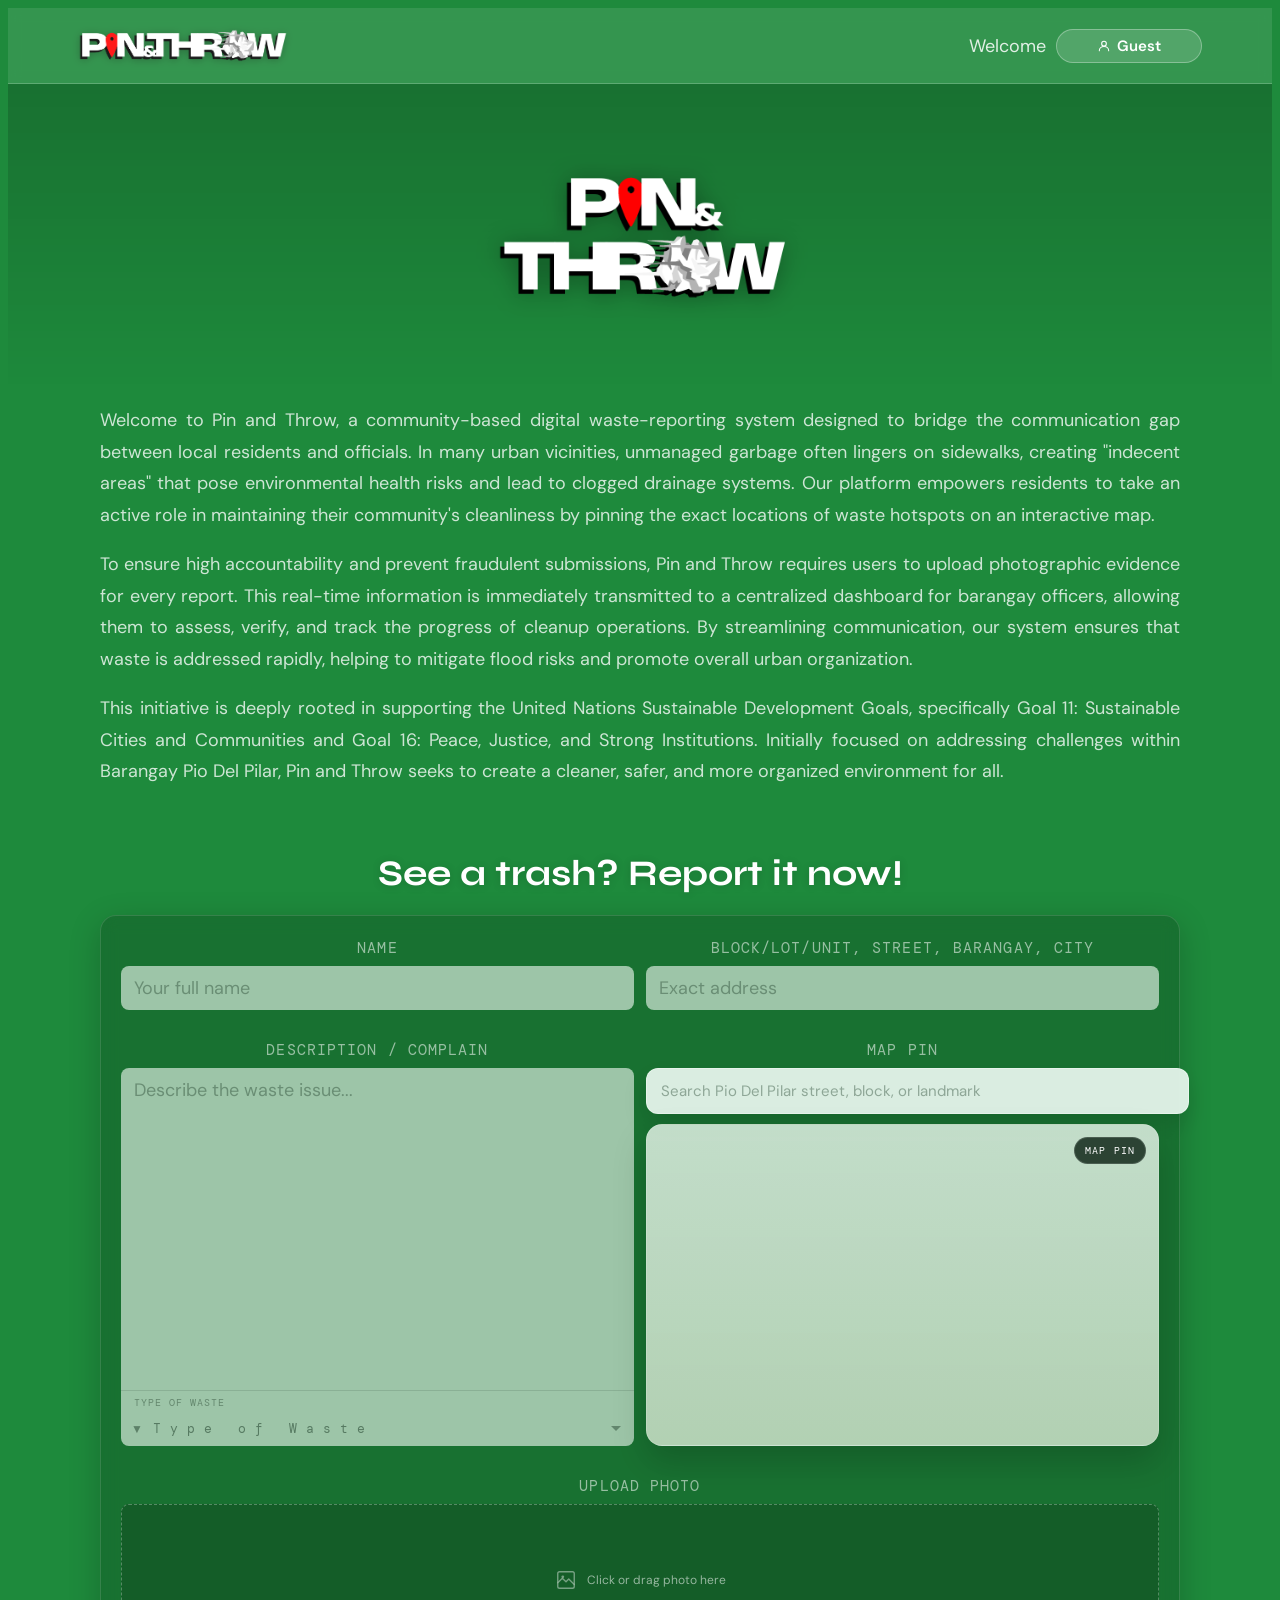
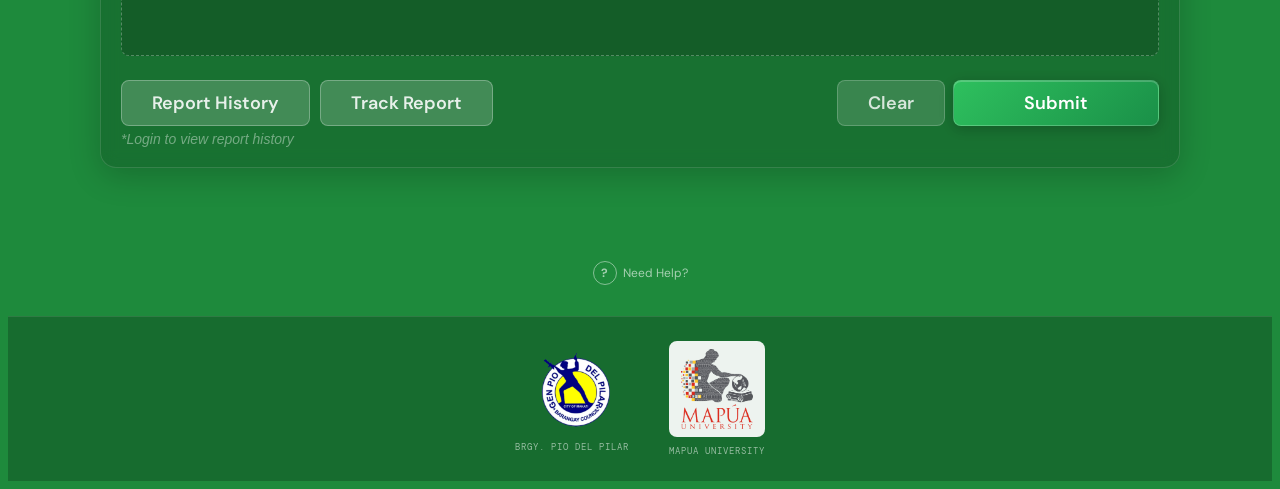
==== commit ef97a657: "Helloooo" ====
--- a/index.html
+++ b/index.html
@@ -1,573 +1,965 @@
 <!DOCTYPE html>
 <html lang="en">
-<<<<<<< HEAD
-<head>
-  <meta charset="UTF-8">
-  <meta name="viewport" content="width=device-width, initial-scale=1.0">
-  <title>Document</title>
-</head>
-<body>
-  
-</body>
-=======
-
-<head>
-    <meta charset="UTF-8">
-    <meta name="viewport" content="width=device-width, initial-scale=1.0">
+  <head>
+    <meta charset="UTF-8" />
+    <meta name="viewport" content="width=device-width, initial-scale=1.0" />
     <title>Pin and Throw Makati</title>
-    <link href="https://fonts.googleapis.com/css2?family=DM+Mono:wght@400;500&family=Syne:wght@700;800;900&family=DM+Sans:wght@300;400;500;600&display=swap" rel="stylesheet">
-    <link rel="stylesheet" href="https://unpkg.com/leaflet@1.9.4/dist/leaflet.css" />
-    <link rel="stylesheet" href="styles.css">
-    <style>
-
-    </style>
-
-
-</head>
-
-<body>
-
+    <link
+      href="https://fonts.googleapis.com/css2?family=DM+Mono:wght@400;500&family=Syne:wght@700;800;900&family=DM+Sans:wght@300;400;500;600&display=swap"
+      rel="stylesheet"
+    />
+    <link
+      rel="stylesheet"
+      href="https://unpkg.com/leaflet@1.9.4/dist/leaflet.css"
+    />
+    <link rel="stylesheet" href="styles.css" />
+    <style></style>
+  </head>
+
+  <body>
     <nav>
-        <div class="nav-logo-wrap">
-            <img src="resources/logo (2).png" alt="Pin and Throw" class="nav-logo-img">
+      <div class="nav-logo-wrap">
+        <img
+          src="resources/logo (2).png"
+          alt="Pin and Throw"
+          class="nav-logo-img"
+        />
+      </div>
+      <div class="nav-right" id="navRight">
+        Welcome
+        <a href="login.php" class="nav-login-btn" id="navLoginBtn">
+          <svg width="14" height="14" viewBox="0 0 24 24" fill="none">
+            <circle
+              cx="12"
+              cy="8"
+              r="4"
+              stroke="#fff"
+              stroke-width="1.8"
+              fill="none"
+            />
+            <path
+              d="M4 20c0-4 3.6-7 8-7s8 3 8 7"
+              stroke="#fff"
+              stroke-width="1.8"
+              stroke-linecap="round"
+              fill="none"
+            />
+          </svg>
+          Guest
+        </a>
+        <div class="nav-user-wrap" id="navUserWrap" style="display: none">
+          <span class="nav-user-name" id="navUserName"></span>
+          <img
+            src=""
+            alt="avatar"
+            class="nav-avatar-img"
+            id="navAvatarImg"
+            style="display: none"
+          />
+          <div
+            class="nav-avatar-placeholder"
+            id="navAvatarPlaceholder"
+            style="display: none"
+          >
+            <svg width="18" height="18" viewBox="0 0 24 24" fill="none">
+              <circle cx="12" cy="8" r="4" fill="rgba(255,255,255,0.8)" />
+              <path
+                d="M4 20c0-4 3.6-7 8-7s8 3 8 7"
+                stroke="rgba(255,255,255,0.8)"
+                stroke-width="2"
+                stroke-linecap="round"
+                fill="none"
+              />
+            </svg>
+          </div>
+          <button class="nav-logout-btn" onclick="doLogout()">Logout</button>
         </div>
-        <div class="nav-right" id="navRight">
-            Welcome
-            <a href="login.php" class="nav-login-btn" id="navLoginBtn">
-                <svg width="14" height="14" viewBox="0 0 24 24" fill="none">
-        <circle cx="12" cy="8" r="4" stroke="#fff" stroke-width="1.8" fill="none"/>
-        <path d="M4 20c0-4 3.6-7 8-7s8 3 8 7" stroke="#fff" stroke-width="1.8" stroke-linecap="round" fill="none"/>
-      </svg> Guest
-            </a>
-            <div class="nav-user-wrap" id="navUserWrap" style="display:none;">
-                <span class="nav-user-name" id="navUserName"></span>
-                <img src="" alt="avatar" class="nav-avatar-img" id="navAvatarImg" style="display:none;">
-                <div class="nav-avatar-placeholder" id="navAvatarPlaceholder" style="display:none;">
-                    <svg width="18" height="18" viewBox="0 0 24 24" fill="none">
-          <circle cx="12" cy="8" r="4" fill="rgba(255,255,255,0.8)"/>
-          <path d="M4 20c0-4 3.6-7 8-7s8 3 8 7" stroke="rgba(255,255,255,0.8)" stroke-width="2" stroke-linecap="round" fill="none"/>
-        </svg>
+      </div>
+    </nav>
+
+    <div class="hero" id="heroSection">
+      <div class="hero-logo-wrap">
+        <img
+          src="resources/logo.png"
+          alt="Pin and Throw"
+          class="hero-logo-img"
+        />
+      </div>
+    </div>
+
+    <div class="about" id="aboutSection">
+      <p>
+        Welcome to Pin and Throw, a community-based digital waste-reporting
+        system designed to bridge the communication gap between local residents
+        and officials. In many urban vicinities, unmanaged garbage often lingers
+        on sidewalks, creating "indecent areas" that pose environmental health
+        risks and lead to clogged drainage systems. Our platform empowers
+        residents to take an active role in maintaining their community's
+        cleanliness by pinning the exact locations of waste hotspots on an
+        interactive map.
+      </p>
+      <p>
+        To ensure high accountability and prevent fraudulent submissions, Pin
+        and Throw requires users to upload photographic evidence for every
+        report. This real-time information is immediately transmitted to a
+        centralized dashboard for barangay officers, allowing them to assess,
+        verify, and track the progress of cleanup operations. By streamlining
+        communication, our system ensures that waste is addressed rapidly,
+        helping to mitigate flood risks and promote overall urban organization.
+      </p>
+      <p>
+        This initiative is deeply rooted in supporting the United Nations
+        Sustainable Development Goals, specifically Goal 11: Sustainable Cities
+        and Communities and Goal 16: Peace, Justice, and Strong Institutions.
+        Initially focused on addressing challenges within Barangay Pio Del
+        Pilar, Pin and Throw seeks to create a cleaner, safer, and more
+        organized environment for all.
+      </p>
+    </div>
+    <br /><br />
+    <div class="report-section">
+      <div class="report-cta">See a trash? Report it now!</div>
+
+      <div class="form-card">
+        <div class="form-row">
+          <div class="field">
+            <label class="field-label">Name</label>
+            <input type="text" id="inputName" placeholder="Your full name" />
+          </div>
+          <div class="field">
+            <label class="field-label"
+              >Block/Lot/Unit, Street, Barangay, City</label
+            >
+            <input type="text" id="inputAddress" placeholder="Exact address" />
+          </div>
+        </div>
+
+        <div class="main-inputs">
+          <div>
+            <br />
+            <label class="field-label">Description / Complain</label>
+            <div class="desc-waste-wrap">
+              <textarea
+                id="inputDesc"
+                placeholder="Describe the waste issue..."
+                rows="3"
+              ></textarea>
+              <span class="section-label-inline">Type of Waste</span>
+              <div style="display: flex; align-items: center">
+                <span class="waste-chevron">&#9660;</span>
+                <div
+                  class="waste-dropdown-header"
+                  id="wasteDropHeader"
+                  onclick="toggleWasteDropdown()"
+                >
+                  <span
+                    id="wasteSelected"
+                    style="
+                      font-family: 'DM Mono', monospace;
+                      letter-spacing: 0.5px;
+                    "
+                    >T y p e &nbsp; o f &nbsp; W a s t e</span
+                  >
+                  <div class="chevron"></div>
                 </div>
-                <button class="nav-logout-btn" onclick="doLogout()">Logout</button>
+              </div>
+              <div class="waste-options" id="wasteOptions">
+                <div class="waste-option" onclick="selectWaste('Hazardous')">
+                  Hazardous <span class="check">&#10003;</span>
+                </div>
+                <div
+                  class="waste-option"
+                  onclick="selectWaste('Pharmaceutical')"
+                >
+                  Pharmaceutical <span class="check">&#10003;</span>
+                </div>
+                <div class="waste-option" onclick="selectWaste('Electrical')">
+                  Electrical <span class="check">&#10003;</span>
+                </div>
+                <div
+                  class="waste-option"
+                  onclick="selectWaste('Non-Segregated')"
+                >
+                  Non-Segregated <span class="check">&#10003;</span>
+                </div>
+              </div>
             </div>
+          </div>
+
+          <div>
+            <br />
+            <label class="field-label">Map Pin</label>
+            <div class="map-search-wrap">
+              <input
+                type="text"
+                id="locationSearch"
+                placeholder="Search Pio Del Pilar street, block, or landmark"
+                autocomplete="off"
+              />
+              <div class="location-suggestions" id="locationSuggestions"></div>
+            </div>
+            <div class="map-box" id="mapBox">
+              <div id="leafletMap"></div>
+              <div class="map-label-tag">MAP PIN</div>
+              <div class="map-coords" id="mapCoords"></div>
+            </div>
+          </div>
         </div>
-    </nav>
-
-    <div class="hero" id="heroSection">
-        <div class="hero-logo-wrap">
-            <img src="resources/logo.png" alt="Pin and Throw" class="hero-logo-img">
+
+        <div style="margin-bottom: 4px">
+          <br />
+          <label class="photo-upload-label">Upload Photo</label>
+          <div class="photo-drop" id="photoDrop">
+            <input
+              type="file"
+              id="photoInput"
+              accept="image/*"
+              multiple
+              onchange="handlePhotoUpload(event)"
+            />
+            <span class="upload-icon">
+              <svg width="22" height="22" viewBox="0 0 24 24" fill="none">
+                <rect
+                  x="3"
+                  y="3"
+                  width="18"
+                  height="18"
+                  rx="2"
+                  stroke="rgba(255,255,255,0.7)"
+                  stroke-width="1.5"
+                />
+                <circle
+                  cx="8.5"
+                  cy="8.5"
+                  r="1.5"
+                  fill="rgba(255,255,255,0.7)"
+                />
+                <path
+                  d="M3 15l5-5 4 4 3-3 6 6"
+                  stroke="rgba(255,255,255,0.7)"
+                  stroke-width="1.5"
+                  stroke-linecap="round"
+                  stroke-linejoin="round"
+                />
+              </svg>
+            </span>
+            <span class="upload-text">Click or drag photo here</span>
+          </div>
+          <div class="photo-previews" id="photoPreviews"></div>
         </div>
+
+        <div class="btn-row">
+          <div>
+            <button class="btn btn-ghost" onclick="openHistoryModal()">
+              Report History
+            </button>
+            <div class="report-history-hint" id="historyHint">
+              *Login to view report history
+            </div>
+          </div>
+          <button class="btn btn-track" onclick="openTrackModal()">
+            Track Report
+          </button>
+          <div class="btn-row-right">
+            <button class="btn btn-clear" onclick="clearForm()">Clear</button>
+            <button class="btn btn-submit" onclick="submitReport()">
+              Submit
+            </button>
+          </div>
+        </div>
+      </div>
     </div>
 
-    <div class="about" id="aboutSection">
-        <p>Welcome to Pin and Throw, a community-based digital waste-reporting system designed to bridge the communication gap between local residents and officials. In many urban vicinities, unmanaged garbage often lingers on sidewalks, creating "indecent
-            areas" that pose environmental health risks and lead to clogged drainage systems. Our platform empowers residents to take an active role in maintaining their community's cleanliness by pinning the exact locations of waste hotspots on an interactive
-            map.
+    <div class="help-section">
+      <button class="help-btn" onclick="openHelpModal()">
+        <div class="help-circle">?</div>
+        Need Help?
+      </button>
+    </div>
+
+    <footer>
+      <div class="footer-logo">
+        <img
+          src="resources/PIODELPILAR.webp"
+          alt="Barangay Pio Del Pilar"
+          class="footer-seal-img"
+        />
+        <span>Brgy. Pio Del Pilar</span>
+      </div>
+      <div class="footer-logo">
+        <img
+          src="resources/MapuaUniv_logo_vertical.png"
+          alt="Mapua University"
+          class="footer-seal-img footer-seal-mapua"
+        />
+        <span>Mapua University</span>
+      </div>
+    </footer>
+
+    <div class="modal-overlay" id="helpModal">
+      <div class="modal">
+        <h3>Need Help?</h3>
+        <p>
+          To submit a waste report, fill in your name, address, describe the
+          waste issue, select a waste type, click the map to pin the location,
+          and upload a photo as evidence.
         </p>
-        <p>To ensure high accountability and prevent fraudulent submissions, Pin and Throw requires users to upload photographic evidence for every report. This real-time information is immediately transmitted to a centralized dashboard for barangay officers,
-            allowing them to assess, verify, and track the progress of cleanup operations. By streamlining communication, our system ensures that waste is addressed rapidly, helping to mitigate flood risks and promote overall urban organization.</p>
-        <p>This initiative is deeply rooted in supporting the United Nations Sustainable Development Goals, specifically Goal 11: Sustainable Cities and Communities and Goal 16: Peace, Justice, and Strong Institutions. Initially focused on addressing challenges
-            within Barangay Pio Del Pilar, Pin and Throw seeks to create a cleaner, safer, and more organized environment for all.</p>
+        <p>
+          For assistance, contact the Barangay Pio Del Pilar office or visit the
+          Barangay Hall, Pio Del Pilar, Makati City.
+        </p>
+        <button class="modal-close" onclick="closeModal('helpModal')">
+          Got it
+        </button>
+      </div>
     </div>
-    <br><br>
-    <div class="report-section">
-        <div class="report-cta">See a trash? Report it now!</div>
-
-        <div class="form-card">
-            <div class="form-row">
-                <div class="field">
-                    <label class="field-label">Name</label>
-                    <input type="text" id="inputName" placeholder="Your full name">
-                </div>
-                <div class="field">
-                    <label class="field-label">Block/Lot/Unit, Street, Barangay, City</label>
-                    <input type="text" id="inputAddress" placeholder="Exact address">
-                </div>
-            </div>
-
-            <div class="main-inputs">
-                <div>
-                    <br>
-                    <label class="field-label">Description / Complain</label>
-                    <div class="desc-waste-wrap">
-                        <textarea id="inputDesc" placeholder="Describe the waste issue..." rows="3"></textarea>
-                        <span class="section-label-inline">Type of Waste</span>
-                        <div style="display:flex;align-items:center;">
-                            <span class="waste-chevron">&#9660;</span>
-                            <div class="waste-dropdown-header" id="wasteDropHeader" onclick="toggleWasteDropdown()">
-                                <span id="wasteSelected" style="font-family:'DM Mono',monospace;letter-spacing:.5px;">T y p e &nbsp; o f &nbsp; W a s t e</span>
-                                <div class="chevron"></div>
-                            </div>
-                        </div>
-                        <div class="waste-options" id="wasteOptions">
-                            <div class="waste-option" onclick="selectWaste('Hazardous')">Hazardous <span class="check">&#10003;</span></div>
-                            <div class="waste-option" onclick="selectWaste('Pharmaceutical')">Pharmaceutical <span class="check">&#10003;</span></div>
-                            <div class="waste-option" onclick="selectWaste('Electrical')">Electrical <span class="check">&#10003;</span></div>
-                            <div class="waste-option" onclick="selectWaste('Non-Segregated')">Non-Segregated <span class="check">&#10003;</span></div>
-                        </div>
-                    </div>
-                </div>
-
-                <div>
-                    <br>
-                    <label class="field-label">Map Pin</label>
-                    <div class="map-box" id="mapBox">
-                        <div id="leafletMap"></div>
-                        <div class="map-label-tag">MAP PIN</div>
-                        <div class="map-coords" id="mapCoords"></div>
-                    </div>
-                </div>
-            </div>
-
-            <div style="margin-bottom:4px;">
-                <br>
-                <label class="photo-upload-label">Upload Photo</label>
-                <div class="photo-drop" id="photoDrop">
-                    <input type="file" id="photoInput" accept="image/*" multiple onchange="handlePhotoUpload(event)">
-                    <span class="upload-icon">
-          <svg width="22" height="22" viewBox="0 0 24 24" fill="none">
-            <rect x="3" y="3" width="18" height="18" rx="2" stroke="rgba(255,255,255,0.7)" stroke-width="1.5"/>
-            <circle cx="8.5" cy="8.5" r="1.5" fill="rgba(255,255,255,0.7)"/>
-            <path d="M3 15l5-5 4 4 3-3 6 6" stroke="rgba(255,255,255,0.7)" stroke-width="1.5" stroke-linecap="round" stroke-linejoin="round"/>
-          </svg>
-        </span>
-                    <span class="upload-text">Click or drag photo here</span>
-                </div>
-                <div class="photo-previews" id="photoPreviews"></div>
-            </div>
-
-            <div class="btn-row">
-                <div>
-                    <button class="btn btn-ghost" onclick="openHistoryModal()">Report History</button>
-                    <div class="report-history-hint" id="historyHint">*Login to view report history</div>
-                </div>
-                <button class="btn btn-track" onclick="openTrackModal()">Track Report</button>
-                <div class="btn-row-right">
-                    <button class="btn btn-clear" onclick="clearForm()">Clear</button>
-                    <button class="btn btn-submit" onclick="submitReport()">Submit</button>
-                </div>
-            </div>
+
+    <div class="modal-overlay" id="trackModal">
+      <div class="modal">
+        <h3>Track Your Report</h3>
+        <p>
+          Enter your Report ID to check the current status of your submitted
+          report.
+        </p>
+        <div style="margin-bottom: 12px">
+          <label
+            class="field-label"
+            style="color: rgba(255, 255, 255, 0.55); text-align: left"
+            >Report ID</label
+          >
+          <input
+            type="text"
+            id="trackInput"
+            placeholder="e.g. RPT-0001"
+            style="
+              background: rgba(0, 0, 0, 0.25);
+              border: 1px solid rgba(255, 255, 255, 0.25);
+              color: #fff;
+              font-family: 'DM Sans', sans-serif;
+              font-size: 13px;
+              padding: 10px 13px;
+              border-radius: 8px;
+              outline: none;
+              width: 100%;
+            "
+          />
         </div>
+        <div class="track-result" id="trackResult">
+          <div class="track-id" id="trackResultId"></div>
+          <div class="track-status" id="trackResultStatus"></div>
+          <div class="track-msg" id="trackResultMsg"></div>
+        </div>
+        <div style="display: flex; gap: 10px">
+          <button class="modal-close" style="flex: 1" onclick="doTrack()">
+            Search
+          </button>
+          <button
+            class="modal-close"
+            style="flex: 1; background: rgba(255, 255, 255, 0.1)"
+            onclick="closeModal('trackModal')"
+          >
+            Close
+          </button>
+        </div>
+      </div>
     </div>
 
-    <div class="help-section">
-        <button class="help-btn" onclick="openHelpModal()">
-    <div class="help-circle">?</div>
-    Need Help?
-  </button>
-    </div>
-
-    <footer>
-        <div class="footer-logo">
-            <img src="resources/PIODELPILAR.webp" alt="Barangay Pio Del Pilar" class="footer-seal-img">
-            <span>Brgy. Pio Del Pilar</span>
-        </div>
-        <div class="footer-logo">
-            <img src="resources/MapuaUniv_logo_vertical.png" alt="Mapua University" class="footer-seal-img footer-seal-mapua">
-            <span>Mapua University</span>
-        </div>
-    </footer>
-
-    <div class="modal-overlay" id="helpModal">
-        <div class="modal">
-            <h3>Need Help?</h3>
-            <p>To submit a waste report, fill in your name, address, describe the waste issue, select a waste type, click the map to pin the location, and upload a photo as evidence.</p>
-            <p>For assistance, contact the Barangay Pio Del Pilar office or visit the Barangay Hall, Pio Del Pilar, Makati City.</p>
-            <button class="modal-close" onclick="closeModal('helpModal')">Got it</button>
-        </div>
-    </div>
-
-    <div class="modal-overlay" id="trackModal">
-        <div class="modal">
-            <h3>Track Your Report</h3>
-            <p>Enter your Report ID to check the current status of your submitted report.</p>
-            <div style="margin-bottom:12px;">
-                <label class="field-label" style="color:rgba(255,255,255,0.55);text-align:left;">Report ID</label>
-                <input type="text" id="trackInput" placeholder="e.g. RPT-0001" style="background:rgba(0,0,0,0.25);border:1px solid rgba(255,255,255,0.25);color:#fff;font-family:'DM Sans',sans-serif;font-size:13px;padding:10px 13px;border-radius:8px;outline:none;width:100%;">
-            </div>
-            <div class="track-result" id="trackResult">
-                <div class="track-id" id="trackResultId"></div>
-                <div class="track-status" id="trackResultStatus"></div>
-                <div class="track-msg" id="trackResultMsg"></div>
-            </div>
-            <div style="display:flex;gap:10px;">
-                <button class="modal-close" style="flex:1;" onclick="doTrack()">Search</button>
-                <button class="modal-close" style="flex:1;background:rgba(255,255,255,0.10);" onclick="closeModal('trackModal')">Close</button>
-            </div>
-        </div>
-    </div>
-
     <div class="modal-overlay" id="historyModal">
-        <div class="modal" style="max-width:400px;">
-            <h3>Report History</h3>
-            <div class="history-list" id="historyList"></div>
-            <button class="modal-close" onclick="closeModal('historyModal')">Close</button>
-        </div>
+      <div class="modal" style="max-width: 400px">
+        <h3>Report History</h3>
+        <div class="history-list" id="historyList"></div>
+        <button class="modal-close" onclick="closeModal('historyModal')">
+          Close
+        </button>
+      </div>
     </div>
 
     <div class="toast" id="toast"></div>
 
     <script src="https://unpkg.com/leaflet@1.9.4/dist/leaflet.js"></script>
     <script>
-        var session = null;
-        var selectedWaste = '';
-        var pinnedLatLng = null;
-        var mapInstance = null;
-        var mapMarker = null;
-        var reports = JSON.parse(localStorage.getItem('pat_reports') || '[]');
-        var selectedPhotos = [];
-        var MAX_PHOTOS = 5;
-
-        function initSession() {
-            var raw = localStorage.getItem('pat_session');
-            if (raw) {
-                session = JSON.parse(raw);
-                document.getElementById('navLoginBtn').style.display = 'none';
-                document.getElementById('navUserWrap').style.display = 'flex';
-                document.getElementById('navUserName').innerHTML = 'Welcome <strong>' + session.name + '</strong>';
-                if (session.avatar) {
-                    var img = document.getElementById('navAvatarImg');
-                    img.src = session.avatar;
-                    img.style.display = 'block';
-                } else {
-                    document.getElementById('navAvatarPlaceholder').style.display = 'flex';
-                }
-                document.getElementById('aboutSection').style.display = 'none';
-                document.getElementById('historyHint').style.display = 'none';
-                document.getElementById('inputName').value = session.name;
-            }
-        }
-
-        function doLogout() {
-            localStorage.removeItem('pat_session');
-            window.location.reload();
-        }
-
-        function initMap() {
-            var map = L.map('leafletMap', {
-                zoomControl: true
-            }).setView([14.5547, 121.0244], 15);
-            L.tileLayer('https://{s}.tile.openstreetmap.org/{z}/{x}/{y}.png', {
-                attribution: '&copy; OpenStreetMap contributors',
-                maxZoom: 19
-            }).addTo(map);
-
-            var pinIcon = L.divIcon({
-                className: '',
-                html: '<div style="width:18px;height:18px;background:#e53e3e;border-radius:50% 50% 50% 4px;transform:rotate(-45deg);border:2px solid #fff;box-shadow:0 2px 8px rgba(0,0,0,0.4);"></div>',
-                iconSize: [18, 18],
-                iconAnchor: [9, 18]
+      var session = null;
+      var selectedWaste = "";
+      var pinnedLatLng = null;
+      var mapInstance = null;
+      var mapMarker = null;
+      var mapSearchTimeout = null;
+      var reports = JSON.parse(localStorage.getItem("pat_reports") || "[]");
+      var selectedPhotos = [];
+      var MAX_PHOTOS = 5;
+      var PIO_DEL_PILAR_CENTER = [14.5547, 121.0244];
+      var PIO_DEL_PILAR_BOUNDS = L.latLngBounds(
+        [14.5455, 121.0145],
+        [14.5638, 121.0338]
+      );
+      var PIO_DEL_PILAR_VIEW_BOUNDS = [
+        [14.5455, 121.0145],
+        [14.5638, 121.0338],
+      ];
+      var PIO_DEL_PILAR_SEARCH_BBOX = "121.0145,14.5455,121.0338,14.5638";
+
+      function initSession() {
+        var raw = localStorage.getItem("pat_session");
+        if (raw) {
+          session = JSON.parse(raw);
+          document.getElementById("navLoginBtn").style.display = "none";
+          document.getElementById("navUserWrap").style.display = "flex";
+          document.getElementById("navUserName").innerHTML =
+            "Welcome <strong>" + session.name + "</strong>";
+          if (session.avatar) {
+            var img = document.getElementById("navAvatarImg");
+            img.src = session.avatar;
+            img.style.display = "block";
+          } else {
+            document.getElementById("navAvatarPlaceholder").style.display =
+              "flex";
+          }
+          document.getElementById("aboutSection").style.display = "none";
+          document.getElementById("historyHint").style.display = "none";
+          document.getElementById("inputName").value = session.name;
+        }
+      }
+
+      function doLogout() {
+        localStorage.removeItem("pat_session");
+        window.location.reload();
+      }
+
+      function initMap() {
+        var map = L.map("leafletMap", {
+          zoomControl: true,
+          maxBounds: PIO_DEL_PILAR_VIEW_BOUNDS,
+          maxBoundsViscosity: 1,
+          minZoom: 15,
+        }).setView(PIO_DEL_PILAR_CENTER, 16);
+        map.fitBounds(PIO_DEL_PILAR_VIEW_BOUNDS);
+        L.tileLayer("https://{s}.tile.openstreetmap.org/{z}/{x}/{y}.png", {
+          attribution: "&copy; OpenStreetMap contributors",
+          maxZoom: 19,
+        }).addTo(map);
+
+        var pinIcon = L.divIcon({
+          className: "",
+          html: '<div style="width:18px;height:18px;background:#e53e3e;border-radius:50% 50% 50% 4px;transform:rotate(-45deg);border:2px solid #fff;box-shadow:0 2px 8px rgba(0,0,0,0.4);"></div>',
+          iconSize: [18, 18],
+          iconAnchor: [9, 18],
+        });
+
+        function updatePinnedLocation(latlng, label) {
+          pinnedLatLng = latlng;
+          if (mapMarker) {
+            map.removeLayer(mapMarker);
+          }
+          mapMarker = L.marker(latlng, {
+            icon: pinIcon,
+          }).addTo(map);
+
+          if (label) {
+            mapMarker.bindPopup(label).openPopup();
+          }
+
+          var coordEl = document.getElementById("mapCoords");
+          coordEl.textContent = latlng.lat.toFixed(5) + " N, " + latlng.lng.toFixed(5) + " E";
+          coordEl.style.display = "block";
+
+          if (label) {
+            document.getElementById("locationSearch").value = label;
+          }
+        }
+
+        function reverseGeocodePinnedLocation(latlng) {
+          var url =
+            "https://nominatim.openstreetmap.org/reverse?format=jsonv2&lat=" +
+            encodeURIComponent(latlng.lat) +
+            "&lon=" +
+            encodeURIComponent(latlng.lng) +
+            "&zoom=18&addressdetails=1";
+
+          fetch(url, {
+            headers: {
+              Accept: "application/json",
+            },
+          })
+            .then(function (response) {
+              return response.json();
+            })
+            .then(function (data) {
+              var label =
+                (data && (data.name || data.display_name)) ||
+                latlng.lat.toFixed(5) + ", " + latlng.lng.toFixed(5);
+              updatePinnedLocation(latlng, label);
+            })
+            .catch(function () {
+              updatePinnedLocation(
+                latlng,
+                latlng.lat.toFixed(5) + ", " + latlng.lng.toFixed(5)
+              );
             });
-
-            map.on('click', function(e) {
-                pinnedLatLng = e.latlng;
-                if (mapMarker) {
-                    map.removeLayer(mapMarker);
-                }
-                mapMarker = L.marker(e.latlng, {
-                    icon: pinIcon
-                }).addTo(map);
-                var coordEl = document.getElementById('mapCoords');
-                coordEl.textContent = e.latlng.lat.toFixed(5) + ' N, ' + e.latlng.lng.toFixed(5) + ' E';
-                coordEl.style.display = 'block';
+        }
+
+        map.on("click", function (e) {
+          if (!PIO_DEL_PILAR_BOUNDS.contains(e.latlng)) {
+            showToast("Please pin a location inside Pio Del Pilar only.", true);
+            return;
+          }
+          reverseGeocodePinnedLocation(e.latlng);
+        });
+
+        mapInstance = map;
+        window.updatePinnedLocation = updatePinnedLocation;
+        setTimeout(function () {
+          map.invalidateSize();
+        }, 300);
+      }
+
+      function clearLocationSuggestions() {
+        document.getElementById("locationSuggestions").innerHTML = "";
+      }
+
+      function escapeHtml(value) {
+        return String(value);
+      }
+
+      function renderLocationSuggestions(places) {
+        var wrap = document.getElementById("locationSuggestions");
+        if (!places.length) {
+          wrap.innerHTML =
+            '<div class="location-suggestion-empty">No matching place found inside Pio Del Pilar.</div>';
+          return;
+        }
+
+        wrap.innerHTML = places
+          .map(function (place, index) {
+            var label = escapeHtml(place.display_name || "");
+            return (
+              '<button type="button" class="location-suggestion-item" data-index="' +
+              index +
+              '">' +
+              label +
+              "</button>"
+            );
+          })
+          .join("");
+
+        Array.from(wrap.querySelectorAll(".location-suggestion-item")).forEach(
+          function (item) {
+            item.addEventListener("click", function () {
+              var place = places[Number(item.getAttribute("data-index"))];
+              selectSuggestedLocation(place);
             });
-
-            mapInstance = map;
-            setTimeout(function() {
-                map.invalidateSize();
-            }, 300);
-        }
-
-        function toggleWasteDropdown() {
-            document.getElementById('wasteDropHeader').classList.toggle('open');
-            document.getElementById('wasteOptions').classList.toggle('open');
-        }
-
-        function selectWaste(type) {
-            selectedWaste = type;
-            var header = document.getElementById('wasteDropHeader');
-            document.getElementById('wasteSelected').textContent = type;
-            document.getElementById('wasteSelected').style.fontFamily = "'DM Sans', sans-serif";
-            document.getElementById('wasteSelected').style.letterSpacing = 'normal';
-            header.classList.add('selected');
-            header.classList.remove('open');
-            document.getElementById('wasteOptions').classList.remove('open');
-            document.querySelectorAll('.waste-option').forEach(function(opt) {
-                opt.classList.toggle('selected', opt.textContent.trim().startsWith(type));
+          }
+        );
+      }
+
+      function selectSuggestedLocation(place) {
+        var lat = parseFloat(place.lat);
+        var lon = parseFloat(place.lon);
+        var latlng = L.latLng(lat, lon);
+
+        if (!PIO_DEL_PILAR_BOUNDS.contains(latlng)) {
+          showToast("Only places inside Pio Del Pilar are allowed.", true);
+          return;
+        }
+
+        document.getElementById("locationSearch").value = place.display_name;
+        clearLocationSuggestions();
+        mapInstance.flyTo(latlng, 18, {
+          duration: 0.6,
+        });
+        updatePinnedLocation(latlng, place.display_name);
+      }
+
+      function fetchLocationSuggestions(query) {
+        if (!query || query.trim().length < 1) {
+          clearLocationSuggestions();
+          return;
+        }
+
+        var url =
+          "https://nominatim.openstreetmap.org/search?format=jsonv2&limit=6&bounded=1&viewbox=" +
+          encodeURIComponent(PIO_DEL_PILAR_SEARCH_BBOX) +
+          "&countrycodes=ph&q=" +
+          encodeURIComponent(query + " Pio Del Pilar Makati Metro Manila");
+
+        fetch(url, {
+          headers: {
+            Accept: "application/json",
+          },
+        })
+          .then(function (response) {
+            return response.json();
+          })
+          .then(function (data) {
+            var filtered = data.filter(function (place) {
+              var haystack = (place.display_name || "").toLowerCase();
+              var latlng = L.latLng(parseFloat(place.lat), parseFloat(place.lon));
+              return (
+                haystack.indexOf("pio del pilar") !== -1 &&
+                PIO_DEL_PILAR_BOUNDS.contains(latlng)
+              );
             });
-        }
-
-        document.addEventListener('click', function(e) {
-            var wrap = document.querySelector('.desc-waste-wrap');
-            if (wrap && !wrap.contains(e.target)) {
-                document.getElementById('wasteDropHeader').classList.remove('open');
-                document.getElementById('wasteOptions').classList.remove('open');
-            }
-        });
-
-        function handlePhotoUpload(e) {
-            var incoming = Array.from(e.target.files || []);
-            if (incoming.length === 0) return;
-
-            var remaining = MAX_PHOTOS - selectedPhotos.length;
-            if (remaining <= 0) {
-                showToast('Maximum of ' + MAX_PHOTOS + ' photos allowed.', true);
-                e.target.value = '';
-                return;
-            }
-
-            if (incoming.length > remaining) {
-                incoming = incoming.slice(0, remaining);
-                showToast('Only ' + remaining + ' more photo(s) allowed.', true);
-            }
-
-            selectedPhotos = selectedPhotos.concat(incoming);
+            renderLocationSuggestions(filtered);
+          })
+          .catch(function () {
+            document.getElementById("locationSuggestions").innerHTML =
+              '<div class="location-suggestion-empty">Location search is temporarily unavailable.</div>';
+          });
+      }
+
+      function initLocationSearch() {
+        var input = document.getElementById("locationSearch");
+        if (!input) return;
+
+        input.addEventListener("input", function () {
+          var value = input.value.trim();
+
+          clearTimeout(mapSearchTimeout);
+          if (!value) {
+            clearLocationSuggestions();
+            return;
+          }
+
+          mapSearchTimeout = setTimeout(function () {
+            fetchLocationSuggestions(value);
+          }, 250);
+        });
+
+        input.addEventListener("keydown", function (e) {
+          if (e.key === "Escape") {
+            clearLocationSuggestions();
+          }
+        });
+      }
+
+      function toggleWasteDropdown() {
+        document.getElementById("wasteDropHeader").classList.toggle("open");
+        document.getElementById("wasteOptions").classList.toggle("open");
+      }
+
+      function selectWaste(type) {
+        selectedWaste = type;
+        var header = document.getElementById("wasteDropHeader");
+        document.getElementById("wasteSelected").textContent = type;
+        document.getElementById("wasteSelected").style.fontFamily =
+          "'DM Sans', sans-serif";
+        document.getElementById("wasteSelected").style.letterSpacing = "normal";
+        header.classList.add("selected");
+        header.classList.remove("open");
+        document.getElementById("wasteOptions").classList.remove("open");
+        document.querySelectorAll(".waste-option").forEach(function (opt) {
+          opt.classList.toggle(
+            "selected",
+            opt.textContent.trim().startsWith(type)
+          );
+        });
+      }
+
+      document.addEventListener("click", function (e) {
+        var wrap = document.querySelector(".desc-waste-wrap");
+        if (wrap && !wrap.contains(e.target)) {
+          document.getElementById("wasteDropHeader").classList.remove("open");
+          document.getElementById("wasteOptions").classList.remove("open");
+        }
+
+        var searchWrap = document.querySelector(".map-search-wrap");
+        if (searchWrap && !searchWrap.contains(e.target)) {
+          clearLocationSuggestions();
+        }
+      });
+
+      function handlePhotoUpload(e) {
+        var incoming = Array.from(e.target.files || []);
+        if (incoming.length === 0) return;
+
+        var remaining = MAX_PHOTOS - selectedPhotos.length;
+        if (remaining <= 0) {
+          showToast("Maximum of " + MAX_PHOTOS + " photos allowed.", true);
+          e.target.value = "";
+          return;
+        }
+
+        if (incoming.length > remaining) {
+          incoming = incoming.slice(0, remaining);
+          showToast("Only " + remaining + " more photo(s) allowed.", true);
+        }
+
+        selectedPhotos = selectedPhotos.concat(incoming);
+        syncPhotoInput();
+        renderPhotoPreviews();
+      }
+
+      function renderPhotoPreviews() {
+        var previewWrap = document.getElementById("photoPreviews");
+        previewWrap.innerHTML = "";
+
+        if (selectedPhotos.length === 0) {
+          document.querySelector("#photoDrop .upload-icon").style.display = "";
+          document.querySelector("#photoDrop .upload-text").style.display = "";
+          return;
+        }
+
+        document.querySelector("#photoDrop .upload-icon").style.display =
+          "none";
+        document.querySelector("#photoDrop .upload-text").style.display =
+          "none";
+
+        selectedPhotos.forEach(function (file, idx) {
+          var item = document.createElement("div");
+          item.className = "photo-preview-item";
+          var img = document.createElement("img");
+          img.alt = "Preview " + (idx + 1);
+          var remove = document.createElement("button");
+          remove.className = "photo-preview-remove";
+          remove.type = "button";
+          remove.textContent = "×";
+          remove.addEventListener("click", function (ev) {
+            ev.stopPropagation();
+            selectedPhotos.splice(idx, 1);
             syncPhotoInput();
             renderPhotoPreviews();
-        }
-
-        function renderPhotoPreviews() {
-            var previewWrap = document.getElementById('photoPreviews');
-            previewWrap.innerHTML = '';
-
-            if (selectedPhotos.length === 0) {
-                document.querySelector('#photoDrop .upload-icon').style.display = '';
-                document.querySelector('#photoDrop .upload-text').style.display = '';
-                return;
-            }
-
-            document.querySelector('#photoDrop .upload-icon').style.display = 'none';
-            document.querySelector('#photoDrop .upload-text').style.display = 'none';
-
-            selectedPhotos.forEach(function(file, idx) {
-                var item = document.createElement('div');
-                item.className = 'photo-preview-item';
-                var img = document.createElement('img');
-                img.alt = 'Preview ' + (idx + 1);
-                var remove = document.createElement('button');
-                remove.className = 'photo-preview-remove';
-                remove.type = 'button';
-                remove.textContent = '×';
-                remove.addEventListener('click', function(ev) {
-                    ev.stopPropagation();
-                    selectedPhotos.splice(idx, 1);
-                    syncPhotoInput();
-                    renderPhotoPreviews();
-                });
-
-                item.appendChild(img);
-                item.appendChild(remove);
-                previewWrap.appendChild(item);
-
-                var reader = new FileReader();
-                reader.onload = function(ev) {
-                    img.src = ev.target.result;
-                };
-                reader.readAsDataURL(file);
-            });
-        }
-
-        function syncPhotoInput() {
-            var dt = new DataTransfer();
-            selectedPhotos.forEach(function(file) {
-                dt.items.add(file);
-            });
-            document.getElementById('photoInput').files = dt.files;
-        }
-
-        function clearForm() {
-            document.getElementById('inputName').value = session ? session.name : '';
-            document.getElementById('inputAddress').value = '';
-            document.getElementById('inputDesc').value = '';
-            selectedWaste = '';
-            var header = document.getElementById('wasteDropHeader');
-            var sel = document.getElementById('wasteSelected');
-            sel.innerHTML = 'T y p e &nbsp; o f &nbsp; W a s t e';
-            sel.style.fontFamily = "'DM Mono', monospace";
-            sel.style.letterSpacing = '.5px';
-            header.classList.remove('selected');
-            document.querySelectorAll('.waste-option').forEach(function(o) {
-                o.classList.remove('selected');
-            });
-            selectedPhotos = [];
-            document.getElementById('photoInput').value = '';
-            renderPhotoPreviews();
-            if (mapMarker && mapInstance) {
-                mapInstance.removeLayer(mapMarker);
-                mapMarker = null;
-            }
-            pinnedLatLng = null;
-            document.getElementById('mapCoords').style.display = 'none';
-            showToast('Form cleared.');
-        }
-
-        function submitReport() {
-            if (!session) {
-                showToast('Please login to submit a report.', true);
-                return;
-            }
-            var name = document.getElementById('inputName').value.trim();
-            var addr = document.getElementById('inputAddress').value.trim();
-            var desc = document.getElementById('inputDesc').value.trim();
-            var photos = document.getElementById('photoInput').files;
-            if (!name) {
-                showToast('Please enter your name.', true);
-                return;
-            }
-            if (!addr) {
-                showToast('Please enter the address.', true);
-                return;
-            }
-            if (!desc) {
-                showToast('Please describe the waste issue.', true);
-                return;
-            }
-            if (!selectedWaste) {
-                showToast('Please select the type of waste.', true);
-                return;
-            }
-            if (!pinnedLatLng) {
-                showToast('Please click the map to pin a location.', true);
-                return;
-            }
-            if (!photos || photos.length === 0) {
-                showToast('Please upload at least one photo as evidence.', true);
-                return;
-            }
-            if (photos.length > MAX_PHOTOS) {
-                showToast('Please limit to ' + MAX_PHOTOS + ' photos.', true);
-                return;
-            }
-
-            var reportId = 'RPT-' + String(Math.floor(Math.random() * 9000) + 1000);
-            var report = {
-                id: reportId,
-                name: name,
-                address: addr,
-                desc: desc,
-                waste: selectedWaste,
-                lat: pinnedLatLng.lat.toFixed(5),
-                lng: pinnedLatLng.lng.toFixed(5),
-                status: 'pending',
-                date: new Date().toLocaleDateString('en-PH', {
-                    month: 'short',
-                    day: 'numeric',
-                    year: 'numeric'
-                }),
-                user: session.username
-            };
-
-            reports.push(report);
-            localStorage.setItem('pat_reports', JSON.stringify(reports));
-            showToast('Report ' + reportId + ' submitted. We will review it shortly.');
-            setTimeout(clearForm, 2500);
-        }
-
-        function openHelpModal() {
-            document.getElementById('helpModal').classList.add('open');
-        }
-
-        function openTrackModal() {
-            document.getElementById('trackModal').classList.add('open');
-            document.getElementById('trackResult').classList.remove('show');
-        }
-
-        function closeModal(id) {
-            document.getElementById(id).classList.remove('open');
-        }
-
-        document.querySelectorAll('.modal-overlay').forEach(function(m) {
-            m.addEventListener('click', function(e) {
-                if (e.target === m) m.classList.remove('open');
-            });
-        });
-
-        function openHistoryModal() {
-            if (!session) {
-                showToast('Please login to view your report history.', true);
-                return;
-            }
-            var list = document.getElementById('historyList');
-            var myReports = reports.filter(function(r) {
-                return r.user === session.username;
-            });
-            if (myReports.length === 0) {
-                list.innerHTML = '<div class="empty-history">No reports submitted yet.</div>';
-            } else {
-                list.innerHTML = myReports.slice().reverse().map(function(r) {
-                    return '<div class="history-item">' +
-                        '<div class="h-id">' + r.id + ' &bull; ' + r.date + '</div>' +
-                        '<div class="h-desc">' + r.desc.substring(0, 60) + (r.desc.length > 60 ? '...' : '') + '</div>' +
-                        '<span class="h-badge ' + r.status + '">' + r.status.charAt(0).toUpperCase() + r.status.slice(1) + '</span>' +
-                        '</div>';
-                }).join('');
-            }
-            document.getElementById('historyModal').classList.add('open');
-        }
-
-        function doTrack() {
-            var val = document.getElementById('trackInput').value.trim().toUpperCase();
-            if (!val) {
-                showToast('Please enter a report ID.', true);
-                return;
-            }
-
-            var found = null;
-            for (var i = 0; i < reports.length; i++) {
-                if (reports[i].id === val) {
-                    found = reports[i];
-                    break;
-                }
-            }
-
-            var labels = {
-                pending: 'Pending',
-                verified: 'Verified',
-                inprogress: 'In Progress',
-                resolved: 'Resolved',
-                rejected: 'Rejected'
-            };
-            var msgs = {
-                pending: 'Your report is waiting for officer review.',
-                verified: 'Your report has been verified by the barangay.',
-                inprogress: 'A cleanup crew has been dispatched to your location.',
-                resolved: 'This report has been resolved. Thank you.',
-                rejected: 'This report was not actionable. Please resubmit with more detail.'
-            };
-
-            var status, label, msg;
-            if (found) {
-                status = found.status;
-                label = labels[status] || status;
-                msg = msgs[status] || '';
-            } else {
-                var demoStatuses = ['pending', 'verified', 'inprogress', 'resolved'];
-                status = demoStatuses[Math.floor(Math.random() * demoStatuses.length)];
-                label = labels[status];
-                msg = msgs[status];
-            }
-
-            document.getElementById('trackResultId').textContent = val;
-            document.getElementById('trackResultStatus').textContent = label;
-            document.getElementById('trackResultStatus').className = 'track-status ' + status;
-            document.getElementById('trackResultMsg').textContent = msg;
-            document.getElementById('trackResult').classList.add('show');
-        }
-
-        function showToast(msg, isError) {
-            var t = document.getElementById('toast');
-            t.textContent = msg;
-            t.className = 'toast' + (isError ? ' error' : '');
-            t.classList.add('show');
-            setTimeout(function() {
-                t.classList.remove('show');
-            }, 3400);
-        }
-
-        initSession();
-        initMap();
+          });
+
+          item.appendChild(img);
+          item.appendChild(remove);
+          previewWrap.appendChild(item);
+
+          var reader = new FileReader();
+          reader.onload = function (ev) {
+            img.src = ev.target.result;
+          };
+          reader.readAsDataURL(file);
+        });
+      }
+
+      function syncPhotoInput() {
+        var dt = new DataTransfer();
+        selectedPhotos.forEach(function (file) {
+          dt.items.add(file);
+        });
+        document.getElementById("photoInput").files = dt.files;
+      }
+
+      function clearForm() {
+        document.getElementById("inputName").value = session
+          ? session.name
+          : "";
+        document.getElementById("inputAddress").value = "";
+        document.getElementById("inputDesc").value = "";
+        selectedWaste = "";
+        var header = document.getElementById("wasteDropHeader");
+        var sel = document.getElementById("wasteSelected");
+        sel.innerHTML = "T y p e &nbsp; o f &nbsp; W a s t e";
+        sel.style.fontFamily = "'DM Mono', monospace";
+        sel.style.letterSpacing = ".5px";
+        header.classList.remove("selected");
+        document.querySelectorAll(".waste-option").forEach(function (o) {
+          o.classList.remove("selected");
+        });
+        selectedPhotos = [];
+        document.getElementById("photoInput").value = "";
+        renderPhotoPreviews();
+        if (mapMarker && mapInstance) {
+          mapInstance.removeLayer(mapMarker);
+          mapMarker = null;
+        }
+        pinnedLatLng = null;
+        document.getElementById("mapCoords").style.display = "none";
+        showToast("Form cleared.");
+      }
+
+      function submitReport() {
+        if (!session) {
+          showToast("Please login to submit a report.", true);
+          return;
+        }
+        var name = document.getElementById("inputName").value.trim();
+        var addr = document.getElementById("inputAddress").value.trim();
+        var desc = document.getElementById("inputDesc").value.trim();
+        var photos = document.getElementById("photoInput").files;
+        if (!name) {
+          showToast("Please enter your name.", true);
+          return;
+        }
+        if (!addr) {
+          showToast("Please enter the address.", true);
+          return;
+        }
+        if (!desc) {
+          showToast("Please describe the waste issue.", true);
+          return;
+        }
+        if (!selectedWaste) {
+          showToast("Please select the type of waste.", true);
+          return;
+        }
+        if (!pinnedLatLng) {
+          showToast("Please click the map to pin a location.", true);
+          return;
+        }
+        if (!photos || photos.length === 0) {
+          showToast("Please upload at least one photo as evidence.", true);
+          return;
+        }
+        if (photos.length > MAX_PHOTOS) {
+          showToast("Please limit to " + MAX_PHOTOS + " photos.", true);
+          return;
+        }
+
+        var reportId = "RPT-" + String(Math.floor(Math.random() * 9000) + 1000);
+        var report = {
+          id: reportId,
+          name: name,
+          address: addr,
+          desc: desc,
+          waste: selectedWaste,
+          lat: pinnedLatLng.lat.toFixed(5),
+          lng: pinnedLatLng.lng.toFixed(5),
+          status: "pending",
+          date: new Date().toLocaleDateString("en-PH", {
+            month: "short",
+            day: "numeric",
+            year: "numeric",
+          }),
+          user: session.username,
+        };
+
+        reports.push(report);
+        localStorage.setItem("pat_reports", JSON.stringify(reports));
+        showToast(
+          "Report " + reportId + " submitted. We will review it shortly."
+        );
+        setTimeout(clearForm, 2500);
+      }
+
+      function openHelpModal() {
+        document.getElementById("helpModal").classList.add("open");
+      }
+
+      function openTrackModal() {
+        document.getElementById("trackModal").classList.add("open");
+        document.getElementById("trackResult").classList.remove("show");
+      }
+
+      function closeModal(id) {
+        document.getElementById(id).classList.remove("open");
+      }
+
+      document.querySelectorAll(".modal-overlay").forEach(function (m) {
+        m.addEventListener("click", function (e) {
+          if (e.target === m) m.classList.remove("open");
+        });
+      });
+
+      function openHistoryModal() {
+        if (!session) {
+          showToast("Please login to view your report history.", true);
+          return;
+        }
+        var list = document.getElementById("historyList");
+        var myReports = reports.filter(function (r) {
+          return r.user === session.username;
+        });
+        if (myReports.length === 0) {
+          list.innerHTML =
+            '<div class="empty-history">No reports submitted yet.</div>';
+        } else {
+          list.innerHTML = myReports
+            .slice()
+            .reverse()
+            .map(function (r) {
+              return (
+                '<div class="history-item">' +
+                '<div class="h-id">' +
+                r.id +
+                " &bull; " +
+                r.date +
+                "</div>" +
+                '<div class="h-desc">' +
+                r.desc.substring(0, 60) +
+                (r.desc.length > 60 ? "..." : "") +
+                "</div>" +
+                '<span class="h-badge ' +
+                r.status +
+                '">' +
+                r.status.charAt(0).toUpperCase() +
+                r.status.slice(1) +
+                "</span>" +
+                "</div>"
+              );
+            })
+            .join("");
+        }
+        document.getElementById("historyModal").classList.add("open");
+      }
+
+      function doTrack() {
+        var val = document
+          .getElementById("trackInput")
+          .value.trim()
+          .toUpperCase();
+        if (!val) {
+          showToast("Please enter a report ID.", true);
+          return;
+        }
+
+        var found = null;
+        for (var i = 0; i < reports.length; i++) {
+          if (reports[i].id === val) {
+            found = reports[i];
+            break;
+          }
+        }
+
+        var labels = {
+          pending: "Pending",
+          verified: "Verified",
+          inprogress: "In Progress",
+          resolved: "Resolved",
+          rejected: "Rejected",
+        };
+        var msgs = {
+          pending: "Your report is waiting for officer review.",
+          verified: "Your report has been verified by the barangay.",
+          inprogress: "A cleanup crew has been dispatched to your location.",
+          resolved: "This report has been resolved. Thank you.",
+          rejected:
+            "This report was not actionable. Please resubmit with more detail.",
+        };
+
+        var status, label, msg;
+        if (found) {
+          status = found.status;
+          label = labels[status] || status;
+          msg = msgs[status] || "";
+        } else {
+          var demoStatuses = ["pending", "verified", "inprogress", "resolved"];
+          status =
+            demoStatuses[Math.floor(Math.random() * demoStatuses.length)];
+          label = labels[status];
+          msg = msgs[status];
+        }
+
+        document.getElementById("trackResultId").textContent = val;
+        document.getElementById("trackResultStatus").textContent = label;
+        document.getElementById("trackResultStatus").className =
+          "track-status " + status;
+        document.getElementById("trackResultMsg").textContent = msg;
+        document.getElementById("trackResult").classList.add("show");
+      }
+
+      function showToast(msg, isError) {
+        var t = document.getElementById("toast");
+        t.textContent = msg;
+        t.className = "toast" + (isError ? " error" : "");
+        t.classList.add("show");
+        setTimeout(function () {
+          t.classList.remove("show");
+        }, 3400);
+      }
+
+      initSession();
+      initMap();
+      initLocationSearch();
     </script>
-</body>
-
->>>>>>> 9628f4d9f05b8e2864d28b7ca13ebd1f33438fb0
-</html>+  </body>
+</html>
--- a/styles.css
+++ b/styles.css
@@ -1,1102 +1,1202 @@
 *::before,
 *::after {
-    box-sizing: border-box;
-    margin: 0;
-    padding: 0;
-}
-
- :root {
-    --green: #1e8a3c;
-    --input-bg: rgba(255, 255, 255, 0.18);
-    --input-border: rgba(255, 255, 255, 0.30);
-    --input-focus: rgba(255, 255, 255, 0.55);
+  box-sizing: border-box;
+  margin: 0;
+  padding: 0;
+}
+
+:root {
+  --green: #1e8a3c;
+  --input-bg: rgba(255, 255, 255, 0.18);
+  --input-border: rgba(255, 255, 255, 0.3);
+  --input-focus: rgba(255, 255, 255, 0.55);
 }
 
 html {
-    font-size: 14px;
+  font-size: 14px;
 }
 
 body {
-    background: var(--green);
-    color: rgba(255, 255, 255, 0.92);
-    font-family: 'DM Sans', sans-serif;
-    min-height: 100vh;
-    -webkit-font-smoothing: antialiased;
+  background: var(--green);
+  color: rgba(255, 255, 255, 0.92);
+  font-family: "DM Sans", sans-serif;
+  min-height: 100vh;
+  -webkit-font-smoothing: antialiased;
 }
 
 nav {
-    display: flex;
-    align-items: center;
-    justify-content: space-between;
-    padding: 15px 70px;
-    background: rgb(255, 255, 255, 0.1);
-    border-bottom: 1px solid rgba(255, 255, 255, 0.2);
-    position: sticky;
-    top: 0;
-    z-index: 200;
-    backdrop-filter: blur(6px);
+  display: flex;
+  align-items: center;
+  justify-content: space-between;
+  padding: 15px 70px;
+  background: rgb(255, 255, 255, 0.1);
+  border-bottom: 1px solid rgba(255, 255, 255, 0.2);
+  position: sticky;
+  top: 0;
+  z-index: 200;
+  backdrop-filter: blur(6px);
 }
 
 .nav-logo-wrap {
-    display: flex;
-    align-items: center;
+  display: flex;
+  align-items: center;
 }
 
 .nav-logo-img {
-    height: 45px;
-    width: auto;
-    mix-blend-mode: screen;
-    filter: drop-shadow(0 1px 4px rgba(0, 0, 0, 0.30));
+  height: 45px;
+  width: auto;
+  mix-blend-mode: screen;
+  filter: drop-shadow(0 1px 4px rgba(0, 0, 0, 0.3));
 }
 
 .nav-right {
-    display: flex;
-    align-items: center;
-    gap: 10px;
-    font-size: 18px;
-    color: rgba(255, 255, 255, 0.85);
+  display: flex;
+  align-items: center;
+  gap: 10px;
+  font-size: 18px;
+  color: rgba(255, 255, 255, 0.85);
 }
 
 .nav-login-btn {
-    display: inline-flex;
-    align-items: center;
-    gap: 6px;
-    background: rgba(255, 255, 255, 0.15);
-    border: 1px solid rgba(255, 255, 255, 0.30);
-    border-radius: 20px;
-    padding: 6px 40px;
-    color: #fff;
-    font-family: 'DM Sans', sans-serif;
-    font-size: 15px;
-    font-weight: 600;
-    text-decoration: none;
-    cursor: pointer;
-    transition: background .18s, transform .12s;
+  display: inline-flex;
+  align-items: center;
+  gap: 6px;
+  background: rgba(255, 255, 255, 0.15);
+  border: 1px solid rgba(255, 255, 255, 0.3);
+  border-radius: 20px;
+  padding: 6px 40px;
+  color: #fff;
+  font-family: "DM Sans", sans-serif;
+  font-size: 15px;
+  font-weight: 600;
+  text-decoration: none;
+  cursor: pointer;
+  transition: background 0.18s, transform 0.12s;
 }
 
 .nav-login-btn:hover {
-    background: rgba(255, 255, 255, 0.26);
-    transform: translateY(-1px);
+  background: rgba(255, 255, 255, 0.26);
+  transform: translateY(-1px);
 }
 
 .nav-user-wrap {
-    display: flex;
-    align-items: center;
-    gap: 10px;
+  display: flex;
+  align-items: center;
+  gap: 10px;
 }
 
 .nav-user-name strong {
-    color: #fff;
+  color: #fff;
 }
 
 .nav-avatar-img {
-    width: 34px;
-    height: 34px;
-    border-radius: 50%;
-    object-fit: cover;
-    border: 2px solid rgba(255, 255, 255, 0.50);
-    cursor: pointer;
+  width: 34px;
+  height: 34px;
+  border-radius: 50%;
+  object-fit: cover;
+  border: 2px solid rgba(255, 255, 255, 0.5);
+  cursor: pointer;
 }
 
 .nav-avatar-placeholder {
-    width: 34px;
-    height: 34px;
-    border-radius: 50%;
-    background: rgba(255, 255, 255, 0.20);
-    border: 2px solid rgba(255, 255, 255, 0.40);
-    display: flex;
-    align-items: center;
-    justify-content: center;
-    cursor: pointer;
+  width: 34px;
+  height: 34px;
+  border-radius: 50%;
+  background: rgba(255, 255, 255, 0.2);
+  border: 2px solid rgba(255, 255, 255, 0.4);
+  display: flex;
+  align-items: center;
+  justify-content: center;
+  cursor: pointer;
 }
 
 .nav-logout-btn {
-    font-size: 11px;
-    color: rgba(255, 255, 255, 0.55);
-    background: none;
-    border: 1px solid rgba(255, 255, 255, 0.20);
-    border-radius: 12px;
-    padding: 4px 10px;
-    cursor: pointer;
-    font-family: 'DM Sans', sans-serif;
-    transition: all .15s;
+  font-size: 11px;
+  color: rgba(255, 255, 255, 0.55);
+  background: none;
+  border: 1px solid rgba(255, 255, 255, 0.2);
+  border-radius: 12px;
+  padding: 4px 10px;
+  cursor: pointer;
+  font-family: "DM Sans", sans-serif;
+  transition: all 0.15s;
 }
 
 .nav-logout-btn:hover {
-    background: rgba(255, 255, 255, 0.12);
-    color: #fff;
+  background: rgba(255, 255, 255, 0.12);
+  color: #fff;
 }
 
 .hero {
-    text-align: center;
-    padding: 32px 20px 20px;
-    background: linear-gradient(180deg, rgba(0, 0, 0, 0.18) 0%, transparent 100%);
+  text-align: center;
+  padding: 32px 20px 20px;
+  background: linear-gradient(180deg, rgba(0, 0, 0, 0.18) 0%, transparent 100%);
 }
 
 .hero-logo-wrap {
-    text-align: center;
-    margin-bottom: 18px;
+  text-align: center;
+  margin-bottom: 18px;
 }
 
 .hero-logo-img {
-    width: min(420px, 80vw);
-    height: auto;
-    display: inline-block;
-    mix-blend-mode: screen;
-    filter: drop-shadow(0 2px 12px rgba(0, 0, 0, 0.30));
+  width: min(420px, 80vw);
+  height: auto;
+  display: inline-block;
+  mix-blend-mode: screen;
+  filter: drop-shadow(0 2px 12px rgba(0, 0, 0, 0.3));
 }
 
 .about {
-    max-width: 1080px;
-    margin: 0 auto 28px;
-    padding: 0 20px;
-    font-size: 18px;
-    line-height: 1.75;
-    color: rgba(255, 255, 255, 0.78);
-    text-align: justify;
-}
-
-.about p+p {
-    margin-top: 10px;
+  max-width: 1080px;
+  margin: 0 auto 28px;
+  padding: 0 20px;
+  font-size: 18px;
+  line-height: 1.75;
+  color: rgba(255, 255, 255, 0.78);
+  text-align: justify;
+}
+
+.about p + p {
+  margin-top: 10px;
 }
 
 .report-section {
-    max-width: 1080px;
-    margin: 0 auto 28px;
-    padding: 0 20px 50px;
+  max-width: 1080px;
+  margin: 0 auto 28px;
+  padding: 0 20px 50px;
 }
 
 .report-cta {
-    text-align: center;
-    font-family: 'Syne', sans-serif;
-    font-size: 36px;
-    font-weight: 700;
-    color: #fff;
-    margin-bottom: 20px;
-    text-shadow: 0 1px 8px rgba(0, 0, 0, 0.15);
+  text-align: center;
+  font-family: "Syne", sans-serif;
+  font-size: 36px;
+  font-weight: 700;
+  color: #fff;
+  margin-bottom: 20px;
+  text-shadow: 0 1px 8px rgba(0, 0, 0, 0.15);
 }
 
 .form-card {
-    background: rgba(0, 0, 0, 0.18);
-    border: 1px solid rgba(255, 255, 255, 0.13);
-    border-radius: 16px;
-    padding: 22px 20px 20px;
-    backdrop-filter: blur(8px);
-    box-shadow: 0 8px 32px rgba(0, 0, 0, 0.20);
+  background: rgba(0, 0, 0, 0.18);
+  border: 1px solid rgba(255, 255, 255, 0.13);
+  border-radius: 16px;
+  padding: 22px 20px 20px;
+  backdrop-filter: blur(8px);
+  box-shadow: 0 8px 32px rgba(0, 0, 0, 0.2);
 }
 
 .form-row {
-    display: flex;
-    gap: 12px;
-    margin-bottom: 12px;
-    flex-wrap: wrap;
+  display: flex;
+  gap: 12px;
+  margin-bottom: 12px;
+  flex-wrap: wrap;
 }
 
 .form-row .field {
-    flex: 1;
-    min-width: 240px;
+  flex: 1;
+  min-width: 240px;
 }
 
 .field-label {
-    display: block;
-    font-size: 15px;
-    text-transform: uppercase;
-    letter-spacing: 1.1px;
-    color: rgba(255, 255, 255, 0.55);
-    font-family: 'DM Mono', monospace;
-    margin-bottom: 8px;
-    text-align: center;
+  display: block;
+  font-size: 15px;
+  text-transform: uppercase;
+  letter-spacing: 1.1px;
+  color: rgba(255, 255, 255, 0.55);
+  font-family: "DM Mono", monospace;
+  margin-bottom: 8px;
+  text-align: center;
 }
 
 input[type="text"],
 input[type="email"],
 textarea {
-    width: 95%;
-    background: rgba(210, 230, 215, 0.72);
-    border: none;
-    border-radius: 8px;
-    color: #1a2e22;
-    font-family: 'DM Sans', sans-serif;
-    font-size: 18px;
-    padding: 10px 13px;
-    outline: none;
-    transition: background .2s, box-shadow .2s;
-    resize: none;
+  width: 95%;
+  background: rgba(210, 230, 215, 0.72);
+  border: none;
+  border-radius: 8px;
+  color: #1a2e22;
+  font-family: "DM Sans", sans-serif;
+  font-size: 18px;
+  padding: 10px 13px;
+  outline: none;
+  transition: background 0.2s, box-shadow 0.2s;
+  resize: none;
 }
 
 input::placeholder,
 textarea::placeholder {
-    color: rgba(30, 60, 40, 0.40);
+  color: rgba(30, 60, 40, 0.4);
 }
 
 input:focus,
 textarea:focus {
-    background: rgba(235, 248, 240, 0.90);
-    box-shadow: 0 0 0 2px rgba(255, 255, 255, 0.40);
+  background: rgba(235, 248, 240, 0.9);
+  box-shadow: 0 0 0 2px rgba(255, 255, 255, 0.4);
 }
 
 .main-inputs {
-    display: grid;
-    grid-template-columns: 1fr 1fr;
-    gap: 12px;
-    margin-bottom: 12px;
-    align-items: stretch;
-}
-
-.main-inputs>div {
-    display: flex;
+  display: grid;
+  grid-template-columns: 1fr 1fr;
+  gap: 12px;
+  margin-bottom: 12px;
+  align-items: stretch;
+}
+
+.main-inputs > div {
+  display: flex;
+  flex-direction: column;
+}
+
+.desc-waste-wrap {
+  background: rgba(210, 230, 215, 0.72);
+  border-radius: 8px;
+  overflow: hidden;
+  min-height: 220px;
+  display: flex;
+  flex-direction: column;
+  height: 100%;
+}
+
+.desc-waste-wrap textarea {
+  border: none;
+  background: transparent;
+  border-bottom: 1px solid rgba(30, 60, 40, 0.15);
+  border-radius: 0;
+  min-height: 140px;
+  color: #1a2e22;
+  flex: 1;
+}
+
+.desc-waste-wrap textarea:focus {
+  background: transparent;
+  box-shadow: none;
+}
+
+.waste-type-row {
+  display: flex;
+  align-items: center;
+  gap: 0;
+}
+
+.waste-chevron {
+  padding: 8px 10px;
+  color: rgba(30, 60, 40, 0.5);
+  font-size: 12px;
+  cursor: pointer;
+  user-select: none;
+}
+
+.waste-dropdown-header {
+  flex: 1;
+  display: flex;
+  align-items: center;
+  justify-content: space-between;
+  padding: 9px 13px 9px 0;
+  cursor: pointer;
+  font-size: 12.5px;
+  color: rgba(30, 60, 40, 0.55);
+  font-family: "DM Mono", monospace;
+  letter-spacing: 0.5px;
+  user-select: none;
+}
+
+.waste-dropdown-header.selected {
+  color: #1a2e22;
+}
+
+.waste-dropdown-header .chevron {
+  width: 0;
+  height: 0;
+  border-left: 5px solid transparent;
+  border-right: 5px solid transparent;
+  border-top: 5px solid rgba(30, 60, 40, 0.45);
+  transition: transform 0.2s;
+}
+
+.waste-dropdown-header.open .chevron {
+  transform: rotate(180deg);
+}
+
+.waste-options {
+  display: none;
+  background: rgba(240, 250, 244, 0.97);
+  border-top: 1px solid rgba(30, 60, 40, 0.1);
+}
+
+.waste-options.open {
+  display: block;
+}
+
+.waste-option {
+  display: flex;
+  align-items: center;
+  padding: 9px 13px;
+  font-size: 12.5px;
+  cursor: pointer;
+  color: #1a2e22;
+  border-bottom: 1px solid rgba(30, 60, 40, 0.07);
+  transition: background 0.12s;
+}
+
+.waste-option:last-child {
+  border-bottom: none;
+}
+
+.waste-option:hover {
+  background: rgba(30, 130, 60, 0.1);
+}
+
+.waste-option.selected {
+  font-weight: 600;
+  color: #155a28;
+}
+
+.waste-option .check {
+  margin-left: auto;
+  font-size: 13px;
+  opacity: 0;
+  color: #1e8a3c;
+}
+
+.waste-option.selected .check {
+  opacity: 1;
+}
+
+.map-search-wrap {
+  position: relative;
+  margin-bottom: 10px;
+}
+
+.map-search-wrap input[type="text"] {
+  width: 100%;
+  background: rgba(235, 248, 240, 0.92);
+  border: 1px solid rgba(255, 255, 255, 0.35);
+  border-radius: 12px;
+  color: #173322;
+  font-size: 15px;
+  padding: 12px 14px;
+  box-shadow: 0 10px 24px rgba(0, 0, 0, 0.12);
+}
+
+.map-search-wrap input[type="text"]:focus {
+  background: #f5fff7;
+  box-shadow: 0 0 0 3px rgba(255, 255, 255, 0.24),
+    0 12px 28px rgba(0, 0, 0, 0.14);
+}
+
+.location-suggestions {
+  position: absolute;
+  top: calc(100% + 8px);
+  left: 0;
+  right: 0;
+  z-index: 30;
+  display: flex;
+  flex-direction: column;
+  gap: 6px;
+}
+
+.location-suggestion-item,
+.location-suggestion-empty {
+  width: 100%;
+  border: 1px solid rgba(255, 255, 255, 0.22);
+  border-radius: 12px;
+  background: rgba(14, 37, 23, 0.96);
+  color: rgba(255, 255, 255, 0.92);
+  padding: 11px 12px;
+  text-align: left;
+  font-family: "DM Sans", sans-serif;
+  font-size: 13px;
+  line-height: 1.45;
+  box-shadow: 0 16px 30px rgba(0, 0, 0, 0.18);
+}
+
+.location-suggestion-item {
+  cursor: pointer;
+  transition: transform 0.14s, background 0.14s, border-color 0.14s;
+}
+
+.location-suggestion-item:hover {
+  transform: translateY(-1px);
+  background: rgba(24, 61, 38, 0.98);
+  border-color: rgba(115, 255, 164, 0.3);
+}
+
+.location-suggestion-empty {
+  color: rgba(255, 255, 255, 0.7);
+}
+
+.map-box {
+  border-radius: 16px;
+  overflow: hidden;
+  height: 100%;
+  min-height: 320px;
+  position: relative;
+  cursor: pointer;
+  background: linear-gradient(
+    180deg,
+    rgba(210, 230, 215, 0.92),
+    rgba(184, 212, 184, 0.96)
+  );
+  border: 1px solid rgba(255, 255, 255, 0.16);
+  box-shadow: 0 16px 34px rgba(0, 0, 0, 0.18);
+  z-index: 1;
+}
+
+.map-label-tag {
+  position: absolute;
+  top: 12px;
+  right: 12px;
+  background: rgba(12, 33, 20, 0.82);
+  border: 1px solid rgba(255, 255, 255, 0.14);
+  border-radius: 999px;
+  font-size: 10px;
+  letter-spacing: 1.1px;
+  font-family: "DM Mono", monospace;
+  color: #fff;
+  padding: 6px 10px;
+  z-index: 10;
+  pointer-events: none;
+}
+
+.map-coords {
+  position: absolute;
+  bottom: 12px;
+  left: 12px;
+  font-size: 10px;
+  font-family: "DM Mono", monospace;
+  color: rgba(15, 30, 20, 0.82);
+  background: rgba(255, 255, 255, 0.88);
+  border-radius: 999px;
+  padding: 6px 10px;
+  z-index: 10;
+  pointer-events: none;
+  display: none;
+  box-shadow: 0 8px 18px rgba(0, 0, 0, 0.12);
+}
+
+#leafletMap {
+  width: 100%;
+  height: 100%;
+  min-height: 320px;
+  border-radius: 16px;
+}
+
+.photo-upload-label {
+  display: block;
+  font-size: 15px;
+  text-transform: uppercase;
+  letter-spacing: 1.1px;
+  color: rgba(255, 255, 255, 0.55);
+  font-family: "DM Mono", monospace;
+  margin-bottom: 8px;
+  text-align: center;
+}
+
+@media (max-width: 900px) {
+  .form-row {
     flex-direction: column;
-}
-
-.desc-waste-wrap {
-    background: rgba(210, 230, 215, 0.72);
-    border-radius: 8px;
-    overflow: hidden;
-    min-height: 220px;
-    display: flex;
-    flex-direction: column;
-    height: 100%;
-}
-
-.desc-waste-wrap textarea {
-    border: none;
-    background: transparent;
-    border-bottom: 1px solid rgba(30, 60, 40, 0.15);
-    border-radius: 0;
-    min-height: 140px;
-    color: #1a2e22;
-    flex: 1;
-}
-
-.desc-waste-wrap textarea:focus {
-    background: transparent;
-    box-shadow: none;
-}
-
-.waste-type-row {
-    display: flex;
-    align-items: center;
-    gap: 0;
-}
-
-.waste-chevron {
-    padding: 8px 10px;
-    color: rgba(30, 60, 40, 0.50);
-    font-size: 12px;
-    cursor: pointer;
-    user-select: none;
-}
-
-.waste-dropdown-header {
-    flex: 1;
-    display: flex;
-    align-items: center;
-    justify-content: space-between;
-    padding: 9px 13px 9px 0;
-    cursor: pointer;
-    font-size: 12.5px;
-    color: rgba(30, 60, 40, 0.55);
-    font-family: 'DM Mono', monospace;
-    letter-spacing: .5px;
-    user-select: none;
-}
-
-.waste-dropdown-header.selected {
-    color: #1a2e22;
-}
-
-.waste-dropdown-header .chevron {
-    width: 0;
-    height: 0;
-    border-left: 5px solid transparent;
-    border-right: 5px solid transparent;
-    border-top: 5px solid rgba(30, 60, 40, 0.45);
-    transition: transform .2s;
-}
-
-.waste-dropdown-header.open .chevron {
-    transform: rotate(180deg);
-}
-
-.waste-options {
-    display: none;
-    background: rgba(240, 250, 244, 0.97);
-    border-top: 1px solid rgba(30, 60, 40, 0.10);
-}
-
-.waste-options.open {
-    display: block;
-}
-
-.waste-option {
-    display: flex;
-    align-items: center;
-    padding: 9px 13px;
-    font-size: 12.5px;
-    cursor: pointer;
-    color: #1a2e22;
-    border-bottom: 1px solid rgba(30, 60, 40, 0.07);
-    transition: background .12s;
-}
-
-.waste-option:last-child {
-    border-bottom: none;
-}
-
-.waste-option:hover {
-    background: rgba(30, 130, 60, 0.10);
-}
-
-.waste-option.selected {
-    font-weight: 600;
-    color: #155a28;
-}
-
-.waste-option .check {
-    margin-left: auto;
-    font-size: 13px;
+  }
+  .main-inputs {
+    grid-template-columns: 1fr;
+  }
+  .photo-upload-label {
+    margin-top: 8px;
+  }
+}
+
+.photo-drop {
+  background: rgba(0, 0, 0, 0.18);
+  border: 1.5px dashed rgba(255, 255, 255, 0.28);
+  border-radius: 8px;
+  height: 150px;
+  display: flex;
+  align-items: center;
+  justify-content: center;
+  gap: 10px;
+  cursor: pointer;
+  transition: all 0.2s;
+  position: relative;
+  overflow: hidden;
+}
+
+.photo-drop:hover {
+  border-color: rgba(255, 255, 255, 0.55);
+  background: rgba(0, 0, 0, 0.25);
+}
+
+.photo-drop input[type="file"] {
+  position: absolute;
+  inset: 0;
+  opacity: 0;
+  cursor: pointer;
+  width: 100%;
+  height: 100%;
+}
+
+.photo-drop .upload-icon {
+  display: flex;
+  align-items: center;
+  opacity: 0.6;
+}
+
+.photo-drop .upload-text {
+  font-size: 12px;
+  color: rgba(255, 255, 255, 0.55);
+}
+
+.photo-previews {
+  display: grid;
+  grid-template-columns: repeat(auto-fit, minmax(70px, 1fr));
+  gap: 8px;
+  margin-top: 8px;
+}
+
+.photo-preview-item {
+  position: relative;
+  width: 100%;
+  aspect-ratio: 1 / 1;
+  border-radius: 8px;
+  overflow: hidden;
+  border: 1px solid rgba(255, 255, 255, 0.25);
+  background: rgba(0, 0, 0, 0.25);
+}
+
+.photo-preview-item img {
+  width: 100%;
+  height: 100%;
+  object-fit: cover;
+  display: block;
+}
+
+.photo-preview-remove {
+  position: absolute;
+  top: 4px;
+  right: 4px;
+  width: 20px;
+  height: 20px;
+  border: none;
+  border-radius: 50%;
+  background: rgba(0, 0, 0, 0.65);
+  color: #fff;
+  font-size: 14px;
+  line-height: 1;
+  cursor: pointer;
+  display: flex;
+  align-items: center;
+  justify-content: center;
+}
+
+.photo-preview-remove:hover {
+  background: rgba(0, 0, 0, 0.8);
+}
+
+.section-label-inline {
+  font-size: 10px;
+  font-family: "DM Mono", monospace;
+  text-transform: uppercase;
+  letter-spacing: 1px;
+  color: rgba(30, 60, 40, 0.45);
+  padding: 5px 13px 3px;
+  display: block;
+}
+
+.btn-row {
+  display: flex;
+  align-items: flex-start;
+  gap: 10px;
+  margin-top: 16px;
+  flex-wrap: wrap;
+}
+
+.btn {
+  border: none;
+  border-radius: 8px;
+  cursor: pointer;
+  font-family: "DM Sans", sans-serif;
+  font-weight: 600;
+  font-size: 18px;
+  padding: 10px 30px;
+  transition: all 0.18s;
+  display: inline-flex;
+  align-items: center;
+  gap: 6px;
+  white-space: nowrap;
+}
+
+.btn-ghost {
+  background: rgba(255, 255, 255, 0.18);
+  color: rgba(255, 255, 255, 0.88);
+  border: 1px solid rgba(255, 255, 255, 0.28);
+}
+
+.btn-ghost:hover {
+  background: rgba(255, 255, 255, 0.28);
+  color: #fff;
+}
+
+.btn-track {
+  background: rgba(255, 255, 255, 0.18);
+  color: rgba(255, 255, 255, 0.88);
+  border: 1px solid rgba(255, 255, 255, 0.28);
+}
+
+.btn-track:hover {
+  background: rgba(255, 255, 255, 0.28);
+  color: #fff;
+}
+
+.btn-clear {
+  background: rgba(255, 255, 255, 0.14);
+  color: rgba(255, 255, 255, 0.8);
+  border: 1px solid rgba(255, 255, 255, 0.2);
+}
+
+.btn-clear:hover {
+  background: rgba(255, 255, 255, 0.22);
+}
+
+.btn-submit {
+  background: linear-gradient(135deg, #2ec05e 0%, #1a9048 100%);
+  color: #fff;
+  border: 1px solid rgba(255, 255, 255, 0.2);
+  box-shadow: 0 3px 14px rgba(0, 0, 0, 0.22),
+    inset 0 1px 0 rgba(255, 255, 255, 0.2);
+  padding: 10px 70px;
+  font-size: 18px;
+}
+
+.btn-submit:hover {
+  transform: translateY(-1px);
+  box-shadow: 0 5px 18px rgba(0, 0, 0, 0.28);
+  background: linear-gradient(135deg, #35d468 0%, #1ea350 100%);
+}
+
+.btn-submit:active {
+  transform: translateY(0);
+}
+
+.btn-row-right {
+  margin-left: auto;
+  display: flex;
+  gap: 8px;
+  align-items: center;
+}
+
+.report-history-hint {
+  font-size: 14px;
+  color: rgba(255, 255, 255, 0.4);
+  font-style: italic;
+  margin-top: 5px;
+}
+
+.help-section {
+  text-align: center;
+  padding: 14px 0 30px;
+}
+
+.help-btn {
+  display: inline-flex;
+  align-items: center;
+  gap: 6px;
+  font-size: 12px;
+  color: rgba(255, 255, 255, 0.6);
+  cursor: pointer;
+  transition: color 0.15s;
+  background: none;
+  border: none;
+  font-family: "DM Sans", sans-serif;
+}
+
+.help-btn:hover {
+  color: rgba(255, 255, 255, 0.9);
+}
+
+.help-circle {
+  width: 22px;
+  height: 22px;
+  border: 1.5px solid rgba(255, 255, 255, 0.45);
+  border-radius: 50%;
+  display: flex;
+  align-items: center;
+  justify-content: center;
+  font-size: 12px;
+  font-weight: 700;
+  color: rgba(255, 255, 255, 0.6);
+}
+
+footer {
+  background: rgba(0, 0, 0, 0.22);
+  border-top: 1px solid rgba(255, 255, 255, 0.1);
+  padding: 24px 20px;
+  display: flex;
+  align-items: center;
+  justify-content: center;
+  gap: 40px;
+}
+
+.footer-logo {
+  display: flex;
+  flex-direction: column;
+  align-items: center;
+  gap: 8px;
+}
+
+.footer-logo span {
+  font-size: 9px;
+  font-family: "DM Mono", monospace;
+  color: rgba(255, 255, 255, 0.55);
+  text-transform: uppercase;
+  letter-spacing: 1px;
+}
+
+.footer-seal-img {
+  width: 80px;
+  height: 80px;
+  object-fit: contain;
+  border-radius: 50%;
+  padding: 4px;
+}
+
+.footer-seal-mapua {
+  border-radius: 8px;
+  background: rgba(255, 255, 255, 0.92);
+  padding: 8px;
+}
+
+.toast {
+  position: fixed;
+  bottom: 24px;
+  right: 24px;
+  background: #1a4d27;
+  border: 1px solid rgba(255, 255, 255, 0.2);
+  border-radius: 10px;
+  padding: 12px 20px;
+  font-size: 13px;
+  color: #fff;
+  z-index: 9999;
+  opacity: 0;
+  transform: translateY(10px);
+  transition: all 0.3s;
+  pointer-events: none;
+  box-shadow: 0 6px 24px rgba(0, 0, 0, 0.25);
+  font-family: "DM Mono", monospace;
+  max-width: 300px;
+}
+
+.toast.show {
+  opacity: 1;
+  transform: translateY(0);
+}
+
+.toast.error {
+  background: #4d1a1a;
+  border-color: rgba(229, 62, 62, 0.35);
+}
+
+.modal-overlay {
+  position: fixed;
+  inset: 0;
+  background: rgba(0, 0, 0, 0.55);
+  backdrop-filter: blur(4px);
+  z-index: 500;
+  display: none;
+  align-items: center;
+  justify-content: center;
+}
+
+.modal-overlay.open {
+  display: flex;
+}
+
+.modal {
+  background: linear-gradient(160deg, #1e7a38, #145228);
+  border: 1px solid rgba(255, 255, 255, 0.18);
+  border-radius: 16px;
+  padding: 28px;
+  max-width: 360px;
+  width: 92%;
+  box-shadow: 0 20px 60px rgba(0, 0, 0, 0.4);
+  animation: modalIn 0.25s ease;
+}
+
+@keyframes modalIn {
+  from {
+    transform: scale(0.95);
     opacity: 0;
-    color: #1e8a3c;
-}
-
-.waste-option.selected .check {
+  }
+  to {
+    transform: scale(1);
     opacity: 1;
-}
-
-.map-box {
-    border-radius: 8px;
-    overflow: hidden;
-    height: 100%;
-    min-height: 220px;
-    position: relative;
-    cursor: pointer;
-    background: #b8d4b8;
-    z-index: 1;
-}
-
-.map-label-tag {
-    position: absolute;
-    top: 8px;
-    right: 8px;
-    background: rgba(0, 0, 0, 0.55);
-    border-radius: 4px;
-    font-size: 9px;
-    font-family: 'DM Mono', monospace;
-    color: #fff;
-    padding: 3px 7px;
-    z-index: 10;
-    pointer-events: none;
-}
-
-.map-coords {
-    position: absolute;
-    bottom: 7px;
-    left: 8px;
-    font-size: 9px;
-    font-family: 'DM Mono', monospace;
-    color: rgba(0, 0, 0, 0.65);
-    background: rgba(255, 255, 255, 0.70);
-    border-radius: 4px;
-    padding: 2px 6px;
-    z-index: 10;
-    pointer-events: none;
-    display: none;
-}
-
-#leafletMap {
-    width: 100%;
-    height: 100%;
-    min-height: 220px;
-    border-radius: 8px;
-}
-
-.photo-upload-label {
-    display: block;
-    font-size: 15px;
-    text-transform: uppercase;
-    letter-spacing: 1.1px;
-    color: rgba(255, 255, 255, 0.55);
-    font-family: 'DM Mono', monospace;
-    margin-bottom: 8px;
-    text-align: center;
-}
-
-@media (max-width: 900px) {
-    .form-row {
-        flex-direction: column;
-    }
-    .main-inputs {
-        grid-template-columns: 1fr;
-    }
-    .photo-upload-label {
-        margin-top: 8px;
-    }
-}
-
-.photo-drop {
-    background: rgba(0, 0, 0, 0.18);
-    border: 1.5px dashed rgba(255, 255, 255, 0.28);
-    border-radius: 8px;
-    height: 150px;
-    display: flex;
-    align-items: center;
-    justify-content: center;
-    gap: 10px;
-    cursor: pointer;
-    transition: all .2s;
-    position: relative;
-    overflow: hidden;
-}
-
-.photo-drop:hover {
-    border-color: rgba(255, 255, 255, 0.55);
-    background: rgba(0, 0, 0, 0.25);
-}
-
-.photo-drop input[type="file"] {
-    position: absolute;
-    inset: 0;
+  }
+}
+
+.modal h3 {
+  font-family: "Syne", sans-serif;
+  font-size: 18px;
+  margin-bottom: 10px;
+}
+
+.modal p {
+  font-size: 12.5px;
+  line-height: 1.7;
+  color: rgba(255, 255, 255, 0.8);
+  margin-bottom: 16px;
+}
+
+.modal-close {
+  width: 100%;
+  background: rgba(255, 255, 255, 0.15);
+  border: 1px solid rgba(255, 255, 255, 0.22);
+  border-radius: 8px;
+  padding: 10px;
+  color: #fff;
+  font-family: "DM Sans", sans-serif;
+  font-size: 13px;
+  cursor: pointer;
+  transition: background 0.15s;
+}
+
+.modal-close:hover {
+  background: rgba(255, 255, 255, 0.25);
+}
+
+.track-result {
+  background: rgba(0, 0, 0, 0.25);
+  border-radius: 8px;
+  padding: 14px;
+  margin-bottom: 14px;
+  display: none;
+}
+
+.track-result.show {
+  display: block;
+}
+
+.track-id {
+  font-family: "DM Mono", monospace;
+  font-size: 11px;
+  color: rgba(255, 255, 255, 0.55);
+  margin-bottom: 6px;
+}
+
+.track-status {
+  font-size: 14px;
+  font-weight: 600;
+}
+
+.track-status.pending {
+  color: #f6c642;
+}
+
+.track-status.verified {
+  color: #5aee8a;
+}
+
+.track-status.inprogress {
+  color: #5ab4ee;
+}
+
+.track-status.resolved {
+  color: #5aee8a;
+}
+
+.track-status.rejected {
+  color: #ee6b5a;
+}
+
+.track-msg {
+  font-size: 11px;
+  color: rgba(255, 255, 255, 0.55);
+  margin-top: 6px;
+}
+
+.history-list {
+  max-height: 260px;
+  overflow-y: auto;
+  margin-bottom: 14px;
+}
+
+.history-item {
+  background: rgba(0, 0, 0, 0.2);
+  border-radius: 8px;
+  padding: 12px 14px;
+  margin-bottom: 8px;
+  text-align: left;
+}
+
+.history-item .h-id {
+  font-family: "DM Mono", monospace;
+  font-size: 10px;
+  color: rgba(255, 255, 255, 0.5);
+}
+
+.history-item .h-desc {
+  font-size: 12.5px;
+  color: #fff;
+  margin: 3px 0;
+}
+
+.history-item .h-badge {
+  display: inline-block;
+  font-size: 10px;
+  font-family: "DM Mono", monospace;
+  padding: 2px 8px;
+  border-radius: 10px;
+  background: rgba(255, 255, 255, 0.15);
+  color: rgba(255, 255, 255, 0.75);
+}
+
+.h-badge.pending {
+  color: #f6c642;
+  background: rgba(246, 198, 66, 0.15);
+}
+
+.h-badge.verified {
+  color: #5aee8a;
+  background: rgba(90, 238, 138, 0.15);
+}
+
+.h-badge.inprogress {
+  color: #5ab4ee;
+  background: rgba(90, 180, 238, 0.15);
+}
+
+.h-badge.resolved {
+  color: #5aee8a;
+  background: rgba(90, 238, 138, 0.15);
+}
+
+.empty-history {
+  text-align: center;
+  font-size: 12px;
+  color: rgba(255, 255, 255, 0.45);
+  padding: 20px 0;
+}
+
+@keyframes fadeSlideIn {
+  from {
     opacity: 0;
-    cursor: pointer;
-    width: 100%;
-    height: 100%;
-}
-
-.photo-drop .upload-icon {
-    display: flex;
-    align-items: center;
-    opacity: 0.60;
-}
-
-.photo-drop .upload-text {
-    font-size: 12px;
-    color: rgba(255, 255, 255, 0.55);
-}
-
-.photo-previews {
-    display: grid;
-    grid-template-columns: repeat(auto-fit, minmax(70px, 1fr));
-    gap: 8px;
-    margin-top: 8px;
-}
-
-.photo-preview-item {
-    position: relative;
-    width: 100%;
-    aspect-ratio: 1 / 1;
-    border-radius: 8px;
-    overflow: hidden;
-    border: 1px solid rgba(255, 255, 255, 0.25);
-    background: rgba(0, 0, 0, 0.25);
-}
-
-.photo-preview-item img {
-    width: 100%;
-    height: 100%;
-    object-fit: cover;
-    display: block;
-}
-
-.photo-preview-remove {
-    position: absolute;
-    top: 4px;
-    right: 4px;
-    width: 20px;
-    height: 20px;
-    border: none;
-    border-radius: 50%;
-    background: rgba(0, 0, 0, 0.65);
-    color: #fff;
-    font-size: 14px;
-    line-height: 1;
-    cursor: pointer;
-    display: flex;
-    align-items: center;
-    justify-content: center;
-}
-
-.photo-preview-remove:hover {
-    background: rgba(0, 0, 0, 0.80);
-}
-
-.section-label-inline {
-    font-size: 10px;
-    font-family: 'DM Mono', monospace;
-    text-transform: uppercase;
-    letter-spacing: 1px;
-    color: rgba(30, 60, 40, 0.45);
-    padding: 5px 13px 3px;
-    display: block;
-}
-
-.btn-row {
-    display: flex;
-    align-items: flex-start;
-    gap: 10px;
-    margin-top: 16px;
-    flex-wrap: wrap;
-}
-
-.btn {
-    border: none;
-    border-radius: 8px;
-    cursor: pointer;
-    font-family: 'DM Sans', sans-serif;
-    font-weight: 600;
-    font-size: 18px;
-    padding: 10px 30px;
-    transition: all .18s;
-    display: inline-flex;
-    align-items: center;
-    gap: 6px;
-    white-space: nowrap;
-}
-
-.btn-ghost {
-    background: rgba(255, 255, 255, 0.18);
-    color: rgba(255, 255, 255, 0.88);
-    border: 1px solid rgba(255, 255, 255, 0.28);
-}
-
-.btn-ghost:hover {
-    background: rgba(255, 255, 255, 0.28);
-    color: #fff;
-}
-
-.btn-track {
-    background: rgba(255, 255, 255, 0.18);
-    color: rgba(255, 255, 255, 0.88);
-    border: 1px solid rgba(255, 255, 255, 0.28);
-}
-
-.btn-track:hover {
-    background: rgba(255, 255, 255, 0.28);
-    color: #fff;
-}
-
-.btn-clear {
-    background: rgba(255, 255, 255, 0.14);
-    color: rgba(255, 255, 255, 0.80);
-    border: 1px solid rgba(255, 255, 255, 0.20);
-}
-
-.btn-clear:hover {
-    background: rgba(255, 255, 255, 0.22);
-}
-
-.btn-submit {
-    background: linear-gradient(135deg, #2ec05e 0%, #1a9048 100%);
-    color: #fff;
-    border: 1px solid rgba(255, 255, 255, 0.20);
-    box-shadow: 0 3px 14px rgba(0, 0, 0, 0.22), inset 0 1px 0 rgba(255, 255, 255, 0.20);
-    padding: 10px 70px;
-    font-size: 18px;
-}
-
-.btn-submit:hover {
-    transform: translateY(-1px);
-    box-shadow: 0 5px 18px rgba(0, 0, 0, 0.28);
-    background: linear-gradient(135deg, #35d468 0%, #1ea350 100%);
-}
-
-.btn-submit:active {
-    transform: translateY(0);
-}
-
-.btn-row-right {
-    margin-left: auto;
-    display: flex;
-    gap: 8px;
-    align-items: center;
-}
-
-.report-history-hint {
-    font-size: 14px;
-    color: rgba(255, 255, 255, 0.40);
-    font-style: italic;
-    margin-top: 5px;
-}
-
-.help-section {
-    text-align: center;
-    padding: 14px 0 30px;
-}
-
-.help-btn {
-    display: inline-flex;
-    align-items: center;
-    gap: 6px;
-    font-size: 12px;
-    color: rgba(255, 255, 255, 0.60);
-    cursor: pointer;
-    transition: color .15s;
-    background: none;
-    border: none;
-    font-family: 'DM Sans', sans-serif;
-}
-
-.help-btn:hover {
-    color: rgba(255, 255, 255, 0.90);
-}
-
-.help-circle {
-    width: 22px;
-    height: 22px;
-    border: 1.5px solid rgba(255, 255, 255, 0.45);
-    border-radius: 50%;
-    display: flex;
-    align-items: center;
-    justify-content: center;
-    font-size: 12px;
-    font-weight: 700;
-    color: rgba(255, 255, 255, 0.60);
-}
-
-footer {
-    background: rgba(0, 0, 0, 0.22);
-    border-top: 1px solid rgba(255, 255, 255, 0.10);
-    padding: 24px 20px;
-    display: flex;
-    align-items: center;
-    justify-content: center;
-    gap: 40px;
-}
-
-.footer-logo {
-    display: flex;
-    flex-direction: column;
-    align-items: center;
-    gap: 8px;
-}
-
-.footer-logo span {
-    font-size: 9px;
-    font-family: 'DM Mono', monospace;
-    color: rgba(255, 255, 255, 0.55);
-    text-transform: uppercase;
-    letter-spacing: 1px;
-}
-
-.footer-seal-img {
-    width: 80px;
-    height: 80px;
-    object-fit: contain;
-    border-radius: 50%;
-    padding: 4px;
-}
-
-.footer-seal-mapua {
-    border-radius: 8px;
-    background: rgba(255, 255, 255, 0.92);
-    padding: 8px;
-}
-
-.toast {
-    position: fixed;
-    bottom: 24px;
-    right: 24px;
-    background: #1a4d27;
-    border: 1px solid rgba(255, 255, 255, 0.20);
-    border-radius: 10px;
-    padding: 12px 20px;
-    font-size: 13px;
-    color: #fff;
-    z-index: 9999;
-    opacity: 0;
-    transform: translateY(10px);
-    transition: all .3s;
-    pointer-events: none;
-    box-shadow: 0 6px 24px rgba(0, 0, 0, 0.25);
-    font-family: 'DM Mono', monospace;
-    max-width: 300px;
-}
-
-.toast.show {
+    transform: translateY(14px);
+  }
+  to {
     opacity: 1;
     transform: translateY(0);
-}
-
-.toast.error {
-    background: #4d1a1a;
-    border-color: rgba(229, 62, 62, 0.35);
-}
-
-.modal-overlay {
-    position: fixed;
-    inset: 0;
-    background: rgba(0, 0, 0, 0.55);
-    backdrop-filter: blur(4px);
-    z-index: 500;
-    display: none;
-    align-items: center;
-    justify-content: center;
-}
-
-.modal-overlay.open {
-    display: flex;
-}
-
-.modal {
-    background: linear-gradient(160deg, #1e7a38, #145228);
-    border: 1px solid rgba(255, 255, 255, 0.18);
-    border-radius: 16px;
-    padding: 28px;
-    max-width: 360px;
-    width: 92%;
-    box-shadow: 0 20px 60px rgba(0, 0, 0, 0.40);
-    animation: modalIn .25s ease;
-}
-
-@keyframes modalIn {
-    from {
-        transform: scale(.95);
-        opacity: 0;
-    }
-    to {
-        transform: scale(1);
-        opacity: 1;
-    }
-}
-
-.modal h3 {
-    font-family: 'Syne', sans-serif;
-    font-size: 18px;
-    margin-bottom: 10px;
-}
-
-.modal p {
-    font-size: 12.5px;
-    line-height: 1.7;
-    color: rgba(255, 255, 255, 0.80);
-    margin-bottom: 16px;
-}
-
-.modal-close {
-    width: 100%;
-    background: rgba(255, 255, 255, 0.15);
-    border: 1px solid rgba(255, 255, 255, 0.22);
-    border-radius: 8px;
-    padding: 10px;
-    color: #fff;
-    font-family: 'DM Sans', sans-serif;
-    font-size: 13px;
-    cursor: pointer;
-    transition: background .15s;
-}
-
-.modal-close:hover {
-    background: rgba(255, 255, 255, 0.25);
-}
-
-.track-result {
-    background: rgba(0, 0, 0, 0.25);
-    border-radius: 8px;
-    padding: 14px;
-    margin-bottom: 14px;
-    display: none;
-}
-
-.track-result.show {
-    display: block;
-}
-
-.track-id {
-    font-family: 'DM Mono', monospace;
-    font-size: 11px;
-    color: rgba(255, 255, 255, 0.55);
-    margin-bottom: 6px;
-}
-
-.track-status {
-    font-size: 14px;
-    font-weight: 600;
-}
-
-.track-status.pending {
-    color: #f6c642;
-}
-
-.track-status.verified {
-    color: #5aee8a;
-}
-
-.track-status.inprogress {
-    color: #5ab4ee;
-}
-
-.track-status.resolved {
-    color: #5aee8a;
-}
-
-.track-status.rejected {
-    color: #ee6b5a;
-}
-
-.track-msg {
-    font-size: 11px;
-    color: rgba(255, 255, 255, 0.55);
-    margin-top: 6px;
-}
-
-.history-list {
-    max-height: 260px;
-    overflow-y: auto;
-    margin-bottom: 14px;
-}
-
-.history-item {
-    background: rgba(0, 0, 0, 0.20);
-    border-radius: 8px;
-    padding: 12px 14px;
-    margin-bottom: 8px;
-    text-align: left;
-}
-
-.history-item .h-id {
-    font-family: 'DM Mono', monospace;
-    font-size: 10px;
-    color: rgba(255, 255, 255, 0.50);
-}
-
-.history-item .h-desc {
-    font-size: 12.5px;
-    color: #fff;
-    margin: 3px 0;
-}
-
-.history-item .h-badge {
-    display: inline-block;
-    font-size: 10px;
-    font-family: 'DM Mono', monospace;
-    padding: 2px 8px;
-    border-radius: 10px;
-    background: rgba(255, 255, 255, 0.15);
-    color: rgba(255, 255, 255, 0.75);
-}
-
-.h-badge.pending {
-    color: #f6c642;
-    background: rgba(246, 198, 66, 0.15);
-}
-
-.h-badge.verified {
-    color: #5aee8a;
-    background: rgba(90, 238, 138, 0.15);
-}
-
-.h-badge.inprogress {
-    color: #5ab4ee;
-    background: rgba(90, 180, 238, 0.15);
-}
-
-.h-badge.resolved {
-    color: #5aee8a;
-    background: rgba(90, 238, 138, 0.15);
-}
-
-.empty-history {
-    text-align: center;
-    font-size: 12px;
-    color: rgba(255, 255, 255, 0.45);
-    padding: 20px 0;
-}
-
-@keyframes fadeSlideIn {
-    from {
-        opacity: 0;
-        transform: translateY(14px);
-    }
-    to {
-        opacity: 1;
-        transform: translateY(0);
-    }
+  }
 }
 
 .hero {
-    animation: fadeSlideIn .5s ease both;
+  animation: fadeSlideIn 0.5s ease both;
 }
 
 .about {
-    animation: fadeSlideIn .5s .10s ease both;
+  animation: fadeSlideIn 0.5s 0.1s ease both;
 }
 
 .report-cta {
-    animation: fadeSlideIn .5s .18s ease both;
+  animation: fadeSlideIn 0.5s 0.18s ease both;
 }
 
 .form-card {
-    animation: fadeSlideIn .5s .25s ease both;
+  animation: fadeSlideIn 0.5s 0.25s ease both;
 }
 
 .leaflet-container {
-    font-family: 'DM Sans', sans-serif !important;
+  font-family: "DM Sans", sans-serif !important;
+  background: #d6ead8 !important;
+}
+
+.leaflet-control-zoom {
+  border: none !important;
+  box-shadow: 0 10px 24px rgba(0, 0, 0, 0.16) !important;
+  overflow: hidden;
+  border-radius: 12px !important;
+}
+
+.leaflet-control-zoom a {
+  background: rgba(255, 255, 255, 0.96) !important;
+  color: #173322 !important;
+  border-bottom: 1px solid rgba(23, 51, 34, 0.08) !important;
+}
+
+.leaflet-popup-content-wrapper,
+.leaflet-popup-tip {
+  background: rgba(16, 42, 26, 0.96) !important;
+  color: #fff !important;
+}
+
+.leaflet-popup-content {
+  font-family: "DM Sans", sans-serif;
+  font-size: 12px;
+  line-height: 1.5;
 }
 
 .login-page {
-    min-height: 100vh;
-    margin: 0;
-    padding: 0;
+  min-height: 100vh;
+  margin: 0;
+  padding: 0;
 }
 
 .login-page nav {
-    padding: 15px 70px;
+  padding: 15px 70px;
 }
 
 .login-page .nav-logo-img {
-    height: 45px;
+  height: 45px;
 }
 
 .login-page .page {
-    display: flex;
-    align-items: center;
-    justify-content: center;
-    min-height: calc(100vh - 52px);
-    padding: 40px 20px;
+  display: flex;
+  align-items: center;
+  justify-content: center;
+  min-height: calc(100vh - 52px);
+  padding: 40px 20px;
 }
 
 .login-page .card {
-    width: 100%;
-    max-width: 400px;
-    text-align: center;
+  width: 100%;
+  max-width: 400px;
+  text-align: center;
 }
 
 .login-page .card h1 {
-    font-family: 'Rubik', sans-serif;
-    font-size: 50px;
-    font-weight: 700;
-    color: #fff;
-    margin-bottom: 30px;
+  font-family: "Rubik", sans-serif;
+  font-size: 50px;
+  font-weight: 700;
+  color: #fff;
+  margin-bottom: 30px;
 }
 
 .login-page .field-group {
-    margin-bottom: 14px;
-    text-align: left;
+  margin-bottom: 14px;
+  text-align: left;
 }
 
 .login-page .field-group label {
-    display: block;
-    font-size: 13.5px;
-    font-weight: 500;
-    color: #fff;
-    margin-bottom: 7px;
+  display: block;
+  font-size: 13.5px;
+  font-weight: 500;
+  color: #fff;
+  margin-bottom: 7px;
 }
 
 .login-page .field-group input {
-    width: 100%;
-    background: rgba(210, 230, 215, 0.80);
-    border: none;
-    border-radius: 30px;
-    color: #1a2e22;
-    font-family: 'DM Sans', sans-serif;
-    font-size: 14px;
-    padding: 13px 20px;
-    outline: none;
-    transition: background .2s, box-shadow .2s;
+  width: 100%;
+  background: rgba(210, 230, 215, 0.8);
+  border: none;
+  border-radius: 30px;
+  color: #1a2e22;
+  font-family: "DM Sans", sans-serif;
+  font-size: 14px;
+  padding: 13px 20px;
+  outline: none;
+  transition: background 0.2s, box-shadow 0.2s;
 }
 
 .login-page .field-group input:focus {
-    background: rgba(235, 248, 240, 0.95);
-    box-shadow: 0 0 0 2px rgba(255, 255, 255, 0.50);
+  background: rgba(235, 248, 240, 0.95);
+  box-shadow: 0 0 0 2px rgba(255, 255, 255, 0.5);
 }
 
 .login-page .forgot {
-    text-align: right;
-    margin-top: 8px;
-    margin-bottom: 20px;
+  text-align: right;
+  margin-top: 8px;
+  margin-bottom: 20px;
 }
 
 .login-page .forgot a {
-    font-size: 13px;
-    color: rgba(255, 255, 255, 0.85);
-    text-decoration: none;
+  font-size: 13px;
+  color: rgba(255, 255, 255, 0.85);
+  text-decoration: none;
 }
 
 .login-page .forgot a:hover {
-    text-decoration: underline;
+  text-decoration: underline;
 }
 
 .login-page .btn-row {
-    display: flex;
-    align-items: center;
-    gap: 14px;
-    margin-bottom: 30px;
+  display: flex;
+  align-items: center;
+  gap: 14px;
+  margin-bottom: 30px;
 }
 
 .login-page .btn-login {
-    flex: 1;
-    background: linear-gradient(135deg, #3dd668 0%, #1eb350 100%);
-    border: none;
-    border-radius: 30px;
-    color: #fff;
-    font-family: 'Syne', sans-serif;
-    font-size: 17px;
-    font-weight: 700;
-    padding: 13px;
-    cursor: pointer;
-    transition: opacity .18s, transform .12s;
-    box-shadow: 0 4px 16px rgba(0, 0, 0, 0.20), inset 0 1px 0 rgba(255, 255, 255, 0.25);
+  flex: 1;
+  background: linear-gradient(135deg, #3dd668 0%, #1eb350 100%);
+  border: none;
+  border-radius: 30px;
+  color: #fff;
+  font-family: "Syne", sans-serif;
+  font-size: 17px;
+  font-weight: 700;
+  padding: 13px;
+  cursor: pointer;
+  transition: opacity 0.18s, transform 0.12s;
+  box-shadow: 0 4px 16px rgba(0, 0, 0, 0.2),
+    inset 0 1px 0 rgba(255, 255, 255, 0.25);
 }
 
 .login-page .btn-login:hover {
-    opacity: .88;
-    transform: translateY(-1px);
+  opacity: 0.88;
+  transform: translateY(-1px);
 }
 
 .login-page .btn-login:active {
-    transform: translateY(0);
+  transform: translateY(0);
 }
 
 .login-page .btn-home {
-    width: 48px;
-    height: 48px;
-    border-radius: 50%;
-    background: rgba(255, 255, 255, 0.12);
-    border: 1.5px solid rgba(255, 255, 255, 0.35);
-    display: flex;
-    align-items: center;
-    justify-content: center;
-    cursor: pointer;
-    text-decoration: none;
-    flex-shrink: 0;
-    transition: background .15s;
+  width: 48px;
+  height: 48px;
+  border-radius: 50%;
+  background: rgba(255, 255, 255, 0.12);
+  border: 1.5px solid rgba(255, 255, 255, 0.35);
+  display: flex;
+  align-items: center;
+  justify-content: center;
+  cursor: pointer;
+  text-decoration: none;
+  flex-shrink: 0;
+  transition: background 0.15s;
 }
 
 .login-page .btn-home:hover {
-    background: rgba(255, 255, 255, 0.22);
+  background: rgba(255, 255, 255, 0.22);
 }
 
 .login-page .register-hint {
-    font-size: 12.5px;
-    color: rgba(255, 255, 255, 0.65);
-    margin-bottom: 5px;
+  font-size: 12.5px;
+  color: rgba(255, 255, 255, 0.65);
+  margin-bottom: 5px;
 }
 
 .login-page .register-link {
-    font-family: 'Syne', sans-serif;
-    font-size: 20px;
-    font-weight: 700;
-    color: #fff;
-    text-decoration: none;
-    display: block;
-    transition: opacity .15s;
+  font-family: "Syne", sans-serif;
+  font-size: 20px;
+  font-weight: 700;
+  color: #fff;
+  text-decoration: none;
+  display: block;
+  transition: opacity 0.15s;
 }
 
 .login-page .register-link:hover {
-    opacity: .75;
+  opacity: 0.75;
 }
 
 .login-page .error-msg {
-    background: rgba(180, 40, 20, 0.25);
-    border: 1px solid rgba(255, 100, 80, 0.40);
-    border-radius: 10px;
-    color: #ffd0cc;
-    font-size: 12.5px;
-    padding: 10px 16px;
-    margin-bottom: 16px;
-    display: none;
-    text-align: left;
+  background: rgba(180, 40, 20, 0.25);
+  border: 1px solid rgba(255, 100, 80, 0.4);
+  border-radius: 10px;
+  color: #ffd0cc;
+  font-size: 12.5px;
+  padding: 10px 16px;
+  margin-bottom: 16px;
+  display: none;
+  text-align: left;
 }
 
 .login-page .error-msg.show {
-    display: block;
-}+  display: block;
+}
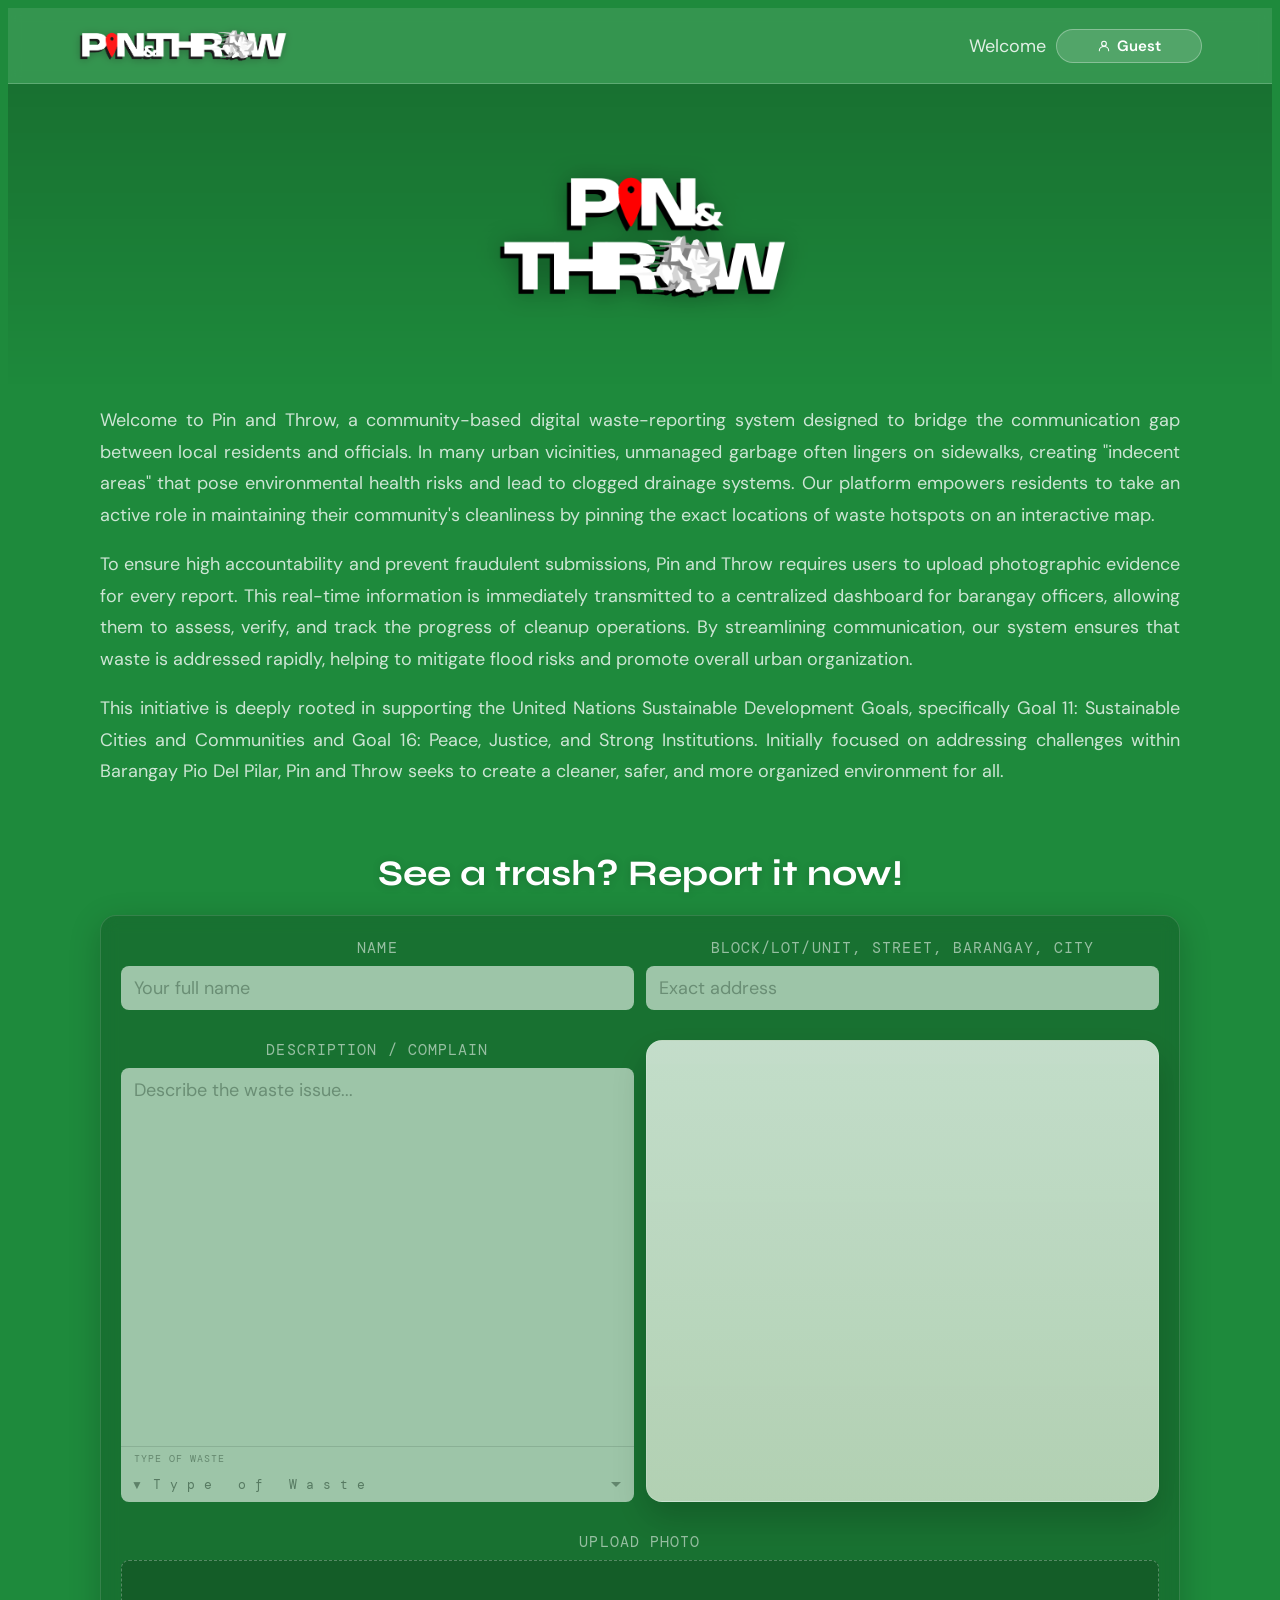
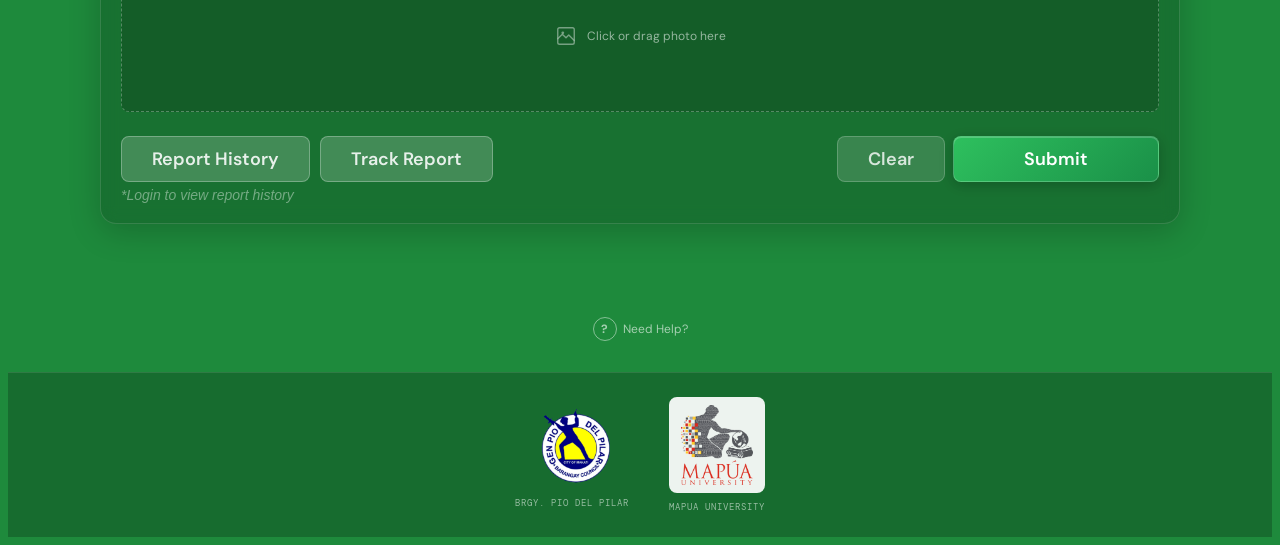
==== commit 07e5b026: "map" ====
--- a/index.html
+++ b/index.html
@@ -188,19 +188,8 @@
 
           <div>
             <br />
-            <label class="field-label">Map Pin</label>
-            <div class="map-search-wrap">
-              <input
-                type="text"
-                id="locationSearch"
-                placeholder="Search Pio Del Pilar street, block, or landmark"
-                autocomplete="off"
-              />
-              <div class="location-suggestions" id="locationSuggestions"></div>
-            </div>
             <div class="map-box" id="mapBox">
               <div id="leafletMap"></div>
-              <div class="map-label-tag">MAP PIN</div>
               <div class="map-coords" id="mapCoords"></div>
             </div>
           </div>
@@ -384,19 +373,20 @@
       var mapInstance = null;
       var mapMarker = null;
       var mapSearchTimeout = null;
+      var addressSearchTimeout = null;
       var reports = JSON.parse(localStorage.getItem("pat_reports") || "[]");
       var selectedPhotos = [];
       var MAX_PHOTOS = 5;
-      var PIO_DEL_PILAR_CENTER = [14.5547, 121.0244];
+      var PIO_DEL_PILAR_CENTER = [14.5546281, 121.0114164];
       var PIO_DEL_PILAR_BOUNDS = L.latLngBounds(
-        [14.5455, 121.0145],
-        [14.5638, 121.0338]
+        [14.5475105, 121.0066859],
+        [14.5611702, 121.0160332]
       );
       var PIO_DEL_PILAR_VIEW_BOUNDS = [
-        [14.5455, 121.0145],
-        [14.5638, 121.0338],
+        [14.5475105, 121.0066859],
+        [14.5611702, 121.0160332],
       ];
-      var PIO_DEL_PILAR_SEARCH_BBOX = "121.0145,14.5455,121.0338,14.5638";
+      var PIO_DEL_PILAR_SEARCH_BBOX = "121.0066859,14.5475105,121.0160332,14.5611702";
 
       function initSession() {
         var raw = localStorage.getItem("pat_session");
@@ -420,6 +410,15 @@
         }
       }
 
+      function clearPinnedLocation() {
+        if (mapMarker && mapInstance) {
+          mapInstance.removeLayer(mapMarker);
+          mapMarker = null;
+        }
+        pinnedLatLng = null;
+        document.getElementById("mapCoords").style.display = "none";
+      }
+
       function doLogout() {
         localStorage.removeItem("pat_session");
         window.location.reload();
@@ -430,9 +429,8 @@
           zoomControl: true,
           maxBounds: PIO_DEL_PILAR_VIEW_BOUNDS,
           maxBoundsViscosity: 1,
-          minZoom: 15,
-        }).setView(PIO_DEL_PILAR_CENTER, 16);
-        map.fitBounds(PIO_DEL_PILAR_VIEW_BOUNDS);
+          minZoom: 16,
+        }).setView(PIO_DEL_PILAR_CENTER, 17);
         L.tileLayer("https://{s}.tile.openstreetmap.org/{z}/{x}/{y}.png", {
           attribution: "&copy; OpenStreetMap contributors",
           maxZoom: 19,
@@ -463,17 +461,25 @@
           coordEl.style.display = "block";
 
           if (label) {
-            document.getElementById("locationSearch").value = label;
-          }
-        }
-
-        function reverseGeocodePinnedLocation(latlng) {
+            var locationSearchEl = document.getElementById("locationSearch");
+            if (locationSearchEl) {
+              locationSearchEl.value = label;
+            }
+            document.getElementById("inputAddress").value = label;
+          }
+        }
+
+        function geocodeAddressToPin(query) {
+          if (!query) {
+            clearPinnedLocation();
+            return;
+          }
+
           var url =
-            "https://nominatim.openstreetmap.org/reverse?format=jsonv2&lat=" +
-            encodeURIComponent(latlng.lat) +
-            "&lon=" +
-            encodeURIComponent(latlng.lng) +
-            "&zoom=18&addressdetails=1";
+            "https://nominatim.openstreetmap.org/search?format=jsonv2&limit=6&bounded=1&viewbox=" +
+            encodeURIComponent(PIO_DEL_PILAR_SEARCH_BBOX) +
+            "&countrycodes=ph&q=" +
+            encodeURIComponent(query + " Pio Del Pilar Makati Metro Manila");
 
           fetch(url, {
             headers: {
@@ -484,6 +490,88 @@
               return response.json();
             })
             .then(function (data) {
+              var filtered = data.filter(function (place) {
+                var haystack = (place.display_name || "").toLowerCase();
+                var latlng = L.latLng(parseFloat(place.lat), parseFloat(place.lon));
+                return (
+                  haystack.indexOf("pio del pilar") !== -1 &&
+                  PIO_DEL_PILAR_BOUNDS.contains(latlng)
+                );
+              });
+
+              if (!filtered.length) {
+                return;
+              }
+
+              var place = filtered[0];
+              var latlng = L.latLng(parseFloat(place.lat), parseFloat(place.lon));
+
+              if (mapInstance) {
+                mapInstance.flyTo(latlng, 18, {
+                  duration: 0.6,
+                });
+              }
+
+              updatePinnedLocation(latlng, place.display_name);
+            })
+            .catch(function () {
+              showToast("Location search is temporarily unavailable.", true);
+            });
+        }
+
+        function isPioDelPilarAddress(data) {
+          if (!data) return false;
+
+          var pieces = [];
+          if (data.display_name) {
+            pieces.push(data.display_name);
+          }
+          if (data.address) {
+            var addr = data.address;
+            [
+              "barangay",
+              "suburb",
+              "neighbourhood",
+              "village",
+              "quarter",
+              "city_district",
+              "city",
+            ].forEach(function (key) {
+              if (addr[key]) {
+                pieces.push(addr[key]);
+              }
+            });
+          }
+
+          var haystack = pieces.join(" ").toLowerCase();
+          return haystack.indexOf("pio del pilar") !== -1;
+        }
+
+        function reverseGeocodePinnedLocation(latlng) {
+          var url =
+            "https://nominatim.openstreetmap.org/reverse?format=jsonv2&lat=" +
+            encodeURIComponent(latlng.lat) +
+            "&lon=" +
+            encodeURIComponent(latlng.lng) +
+            "&zoom=18&addressdetails=1";
+
+          fetch(url, {
+            headers: {
+              Accept: "application/json",
+            },
+          })
+            .then(function (response) {
+              return response.json();
+            })
+            .then(function (data) {
+              if (!isPioDelPilarAddress(data)) {
+                showToast(
+                  "Please pin a location inside Barangay Pio Del Pilar only.",
+                  true
+                );
+                return;
+              }
+
               var label =
                 (data && (data.name || data.display_name)) ||
                 latlng.lat.toFixed(5) + ", " + latlng.lng.toFixed(5);
@@ -513,7 +601,10 @@
       }
 
       function clearLocationSuggestions() {
-        document.getElementById("locationSuggestions").innerHTML = "";
+        var suggestionsEl = document.getElementById("locationSuggestions");
+        if (suggestionsEl) {
+          suggestionsEl.innerHTML = "";
+        }
       }
 
       function escapeHtml(value) {
@@ -522,6 +613,9 @@
 
       function renderLocationSuggestions(places) {
         var wrap = document.getElementById("locationSuggestions");
+        if (!wrap) {
+          return;
+        }
         if (!places.length) {
           wrap.innerHTML =
             '<div class="location-suggestion-empty">No matching place found inside Pio Del Pilar.</div>';
@@ -561,7 +655,10 @@
           return;
         }
 
-        document.getElementById("locationSearch").value = place.display_name;
+        var input = document.getElementById("locationSearch");
+        if (input) {
+          input.value = place.display_name;
+        }
         clearLocationSuggestions();
         mapInstance.flyTo(latlng, 18, {
           duration: 0.6,
@@ -607,25 +704,29 @@
       }
 
       function initLocationSearch() {
-        var input = document.getElementById("locationSearch");
+        var input = document.getElementById("inputAddress");
+        if (!input) {
+          input = document.getElementById("locationSearch");
+        }
         if (!input) return;
 
         input.addEventListener("input", function () {
           var value = input.value.trim();
 
-          clearTimeout(mapSearchTimeout);
+          clearTimeout(addressSearchTimeout);
           if (!value) {
-            clearLocationSuggestions();
+            clearPinnedLocation();
             return;
           }
 
-          mapSearchTimeout = setTimeout(function () {
-            fetchLocationSuggestions(value);
+          addressSearchTimeout = setTimeout(function () {
+            geocodeAddressToPin(value);
           }, 250);
         });
 
         input.addEventListener("keydown", function (e) {
           if (e.key === "Escape") {
+            clearTimeout(addressSearchTimeout);
             clearLocationSuggestions();
           }
         });
@@ -744,6 +845,11 @@
           ? session.name
           : "";
         document.getElementById("inputAddress").value = "";
+        var locationSearchEl = document.getElementById("locationSearch");
+        if (locationSearchEl) {
+          locationSearchEl.value = "";
+        }
+        clearLocationSuggestions();
         document.getElementById("inputDesc").value = "";
         selectedWaste = "";
         var header = document.getElementById("wasteDropHeader");
@@ -758,12 +864,7 @@
         selectedPhotos = [];
         document.getElementById("photoInput").value = "";
         renderPhotoPreviews();
-        if (mapMarker && mapInstance) {
-          mapInstance.removeLayer(mapMarker);
-          mapMarker = null;
-        }
-        pinnedLatLng = null;
-        document.getElementById("mapCoords").style.display = "none";
+        clearPinnedLocation();
         showToast("Form cleared.");
       }
 
@@ -794,6 +895,10 @@
         }
         if (!pinnedLatLng) {
           showToast("Please click the map to pin a location.", true);
+          return;
+        }
+        if (!PIO_DEL_PILAR_BOUNDS.contains(pinnedLatLng)) {
+          showToast("Only pins inside Pio Del Pilar are allowed.", true);
           return;
         }
         if (!photos || photos.length === 0) {
--- a/styles.css
+++ b/styles.css
@@ -430,7 +430,7 @@
   border-radius: 16px;
   overflow: hidden;
   height: 100%;
-  min-height: 320px;
+  min-height: 460px;
   position: relative;
   cursor: pointer;
   background: linear-gradient(
@@ -478,8 +478,15 @@
 #leafletMap {
   width: 100%;
   height: 100%;
-  min-height: 320px;
+  min-height: 460px;
   border-radius: 16px;
+}
+
+@media (max-width: 900px) {
+  .map-box,
+  #leafletMap {
+    min-height: 360px;
+  }
 }
 
 .photo-upload-label {
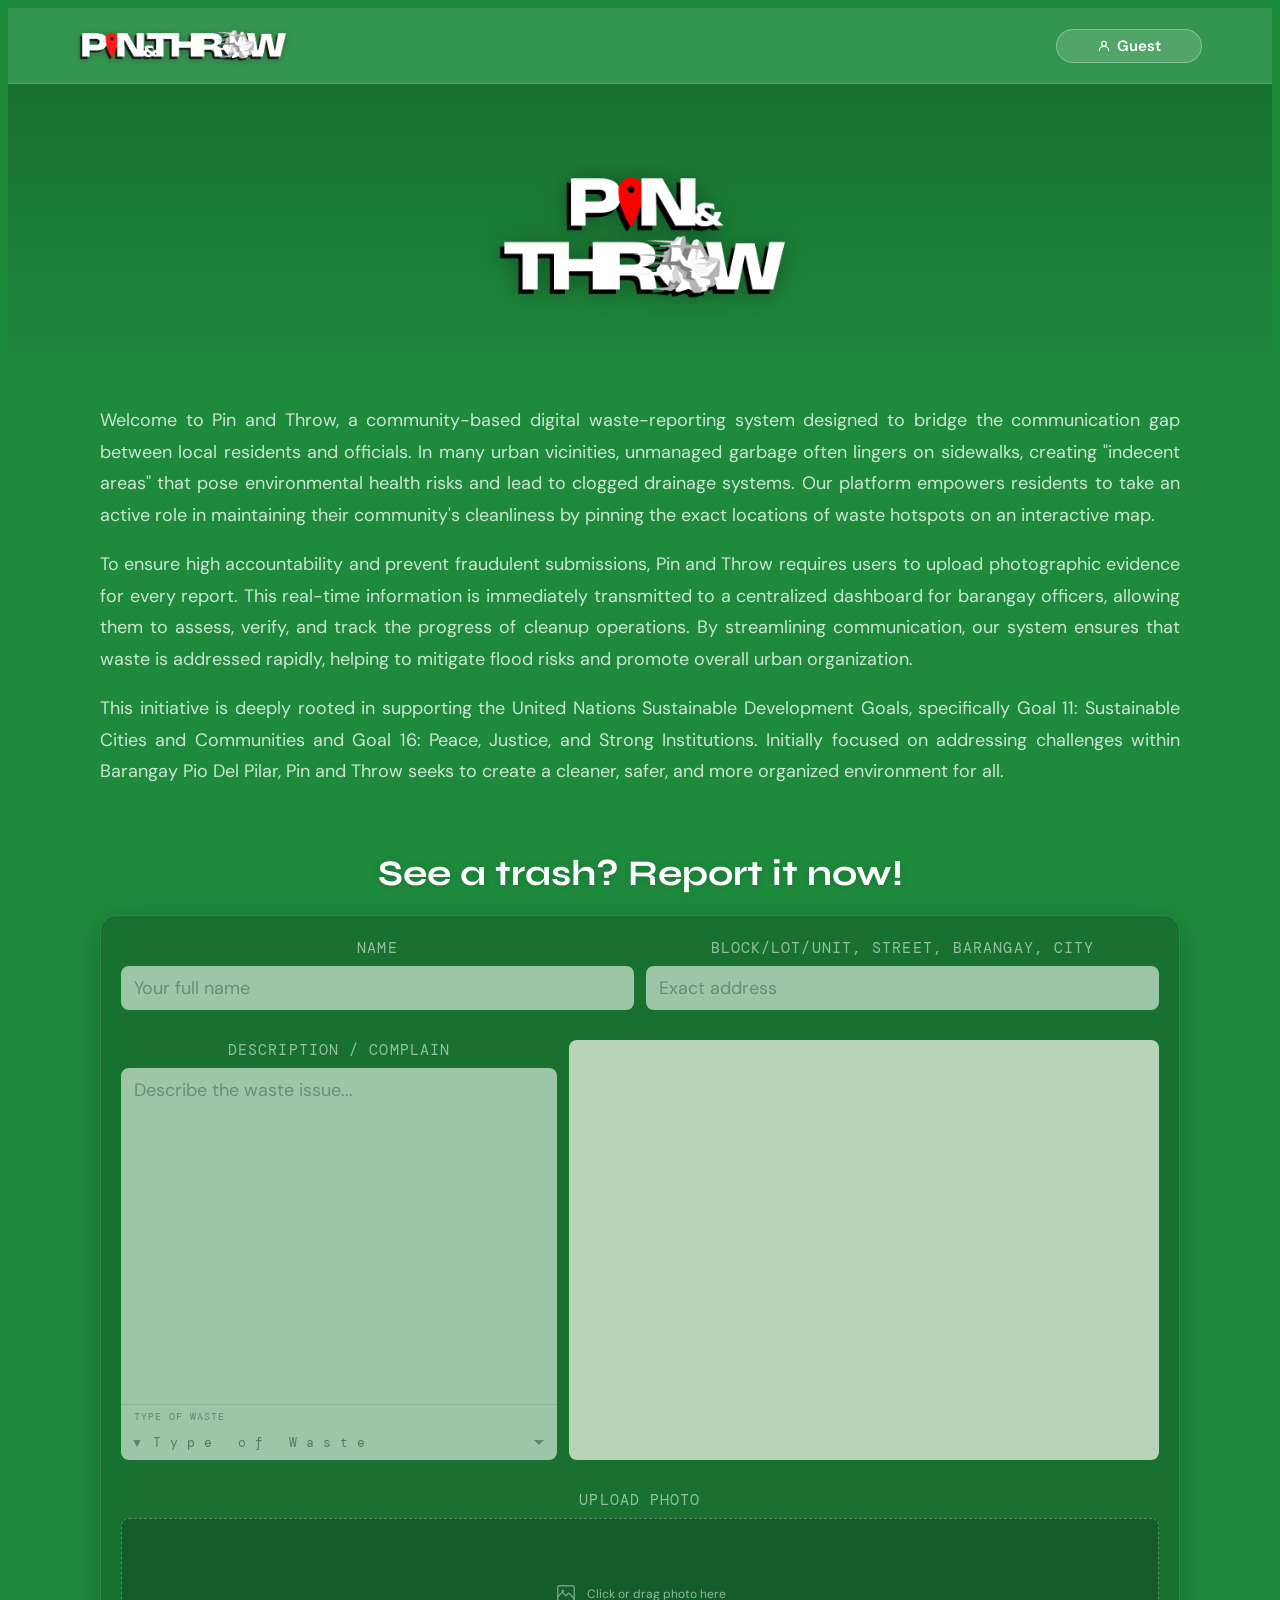
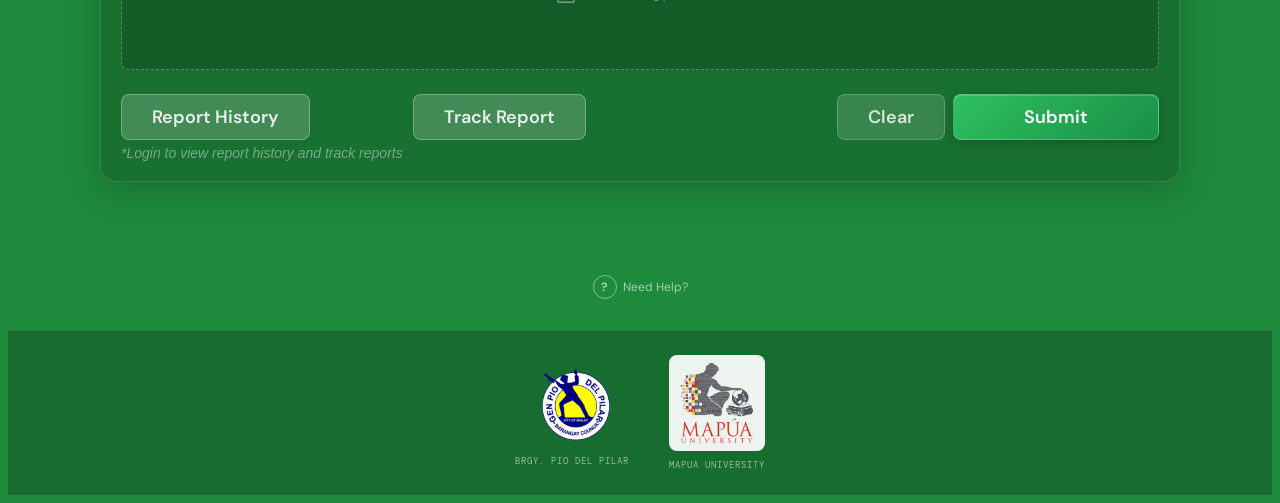
==== commit 73ef9ae5: "FINAL WORKING final na working lahat" ====
--- a/index.html
+++ b/index.html
@@ -26,7 +26,6 @@
         />
       </div>
       <div class="nav-right" id="navRight">
-        Welcome
         <a href="login.php" class="nav-login-btn" id="navLoginBtn">
           <svg width="14" height="14" viewBox="0 0 24 24" fill="none">
             <circle
@@ -130,7 +129,8 @@
             <label class="field-label"
               >Block/Lot/Unit, Street, Barangay, City</label
             >
-            <input type="text" id="inputAddress" placeholder="Exact address" />
+            <input type="text" id="inputAddress" placeholder="Exact address" autocomplete="off" />
+            <div id="addressSuggestions" class="address-suggest-list" style="display:none;"></div>
           </div>
         </div>
 
@@ -243,7 +243,7 @@
               Report History
             </button>
             <div class="report-history-hint" id="historyHint">
-              *Login to view report history
+              *Login to view report history and track reports
             </div>
           </div>
           <button class="btn btn-track" onclick="openTrackModal()">
@@ -291,7 +291,7 @@
         <p>
           To submit a waste report, fill in your name, address, describe the
           waste issue, select a waste type, click the map to pin the location,
-          and upload a photo as evidence.
+          and optionally upload photo evidence.
         </p>
         <p>
           For assistance, contact the Barangay Pio Del Pilar office or visit the
@@ -372,21 +372,578 @@
       var pinnedLatLng = null;
       var mapInstance = null;
       var mapMarker = null;
-      var mapSearchTimeout = null;
-      var addressSearchTimeout = null;
-      var reports = JSON.parse(localStorage.getItem("pat_reports") || "[]");
+      var pinIcon = null;
+      var reports = [];
       var selectedPhotos = [];
       var MAX_PHOTOS = 5;
+      var activeAddressLookup = 0;
+      var activeAddressSuggestLookup = 0;
+      var activeAddressCommitLookup = 0;
       var PIO_DEL_PILAR_CENTER = [14.5546281, 121.0114164];
       var PIO_DEL_PILAR_BOUNDS = L.latLngBounds(
         [14.5475105, 121.0066859],
         [14.5611702, 121.0160332]
       );
-      var PIO_DEL_PILAR_VIEW_BOUNDS = [
-        [14.5475105, 121.0066859],
-        [14.5611702, 121.0160332],
+      var PIO_DEL_PILAR_POLYGON = [
+        [14.5501993, 121.0066859],
+        [14.550116, 121.0069102],
+        [14.5500694, 121.0071442],
+        [14.5500364, 121.0071968],
+        [14.5499575, 121.0072364],
+        [14.5495472, 121.0072601],
+        [14.5494163, 121.00733],
+        [14.5490087, 121.0075821],
+        [14.548918, 121.0076726],
+        [14.5488699, 121.0078416],
+        [14.5486207, 121.0087686],
+        [14.5485641, 121.0088479],
+        [14.5483419, 121.0089767],
+        [14.5480935, 121.0090864],
+        [14.5481558, 121.0093324],
+        [14.5481657, 121.0093908],
+        [14.5482207, 121.0097138],
+        [14.5482336, 121.0097778],
+        [14.5482414, 121.0098262],
+        [14.5483803, 121.010692],
+        [14.5483925, 121.0107683],
+        [14.5484046, 121.0108507],
+        [14.5484316, 121.011035],
+        [14.5485356, 121.0117304],
+        [14.5486011, 121.0119729],
+        [14.5486551, 121.012135],
+        [14.5487262, 121.0123009],
+        [14.5487507, 121.0123571],
+        [14.5475105, 121.0130279],
+        [14.5475509, 121.0131088],
+        [14.5476008, 121.013209],
+        [14.5476207, 121.0132489],
+        [14.5476392, 121.0132859],
+        [14.5476565, 121.0133206],
+        [14.5477018, 121.0134113],
+        [14.5477093, 121.0134311],
+        [14.547714, 121.0134463],
+        [14.5477239, 121.0135038],
+        [14.5477299, 121.013535],
+        [14.5477373, 121.0135647],
+        [14.5477485, 121.0135923],
+        [14.5477877, 121.0136729],
+        [14.5478006, 121.0136993],
+        [14.5479932, 121.0140775],
+        [14.548103, 121.0142973],
+        [14.5481783, 121.0144571],
+        [14.548214, 121.0145304],
+        [14.5482376, 121.0145771],
+        [14.5483545, 121.0148088],
+        [14.5483969, 121.014946],
+        [14.5485374, 121.0157049],
+        [14.5485736, 121.0159088],
+        [14.5485866, 121.015982],
+        [14.5485927, 121.0160162],
+        [14.5485957, 121.0160332],
+        [14.5487805, 121.0159339],
+        [14.551247, 121.0154158],
+        [14.5517113, 121.0153186],
+        [14.5551083, 121.0146242],
+        [14.5552951, 121.0145975],
+        [14.5584958, 121.0139928],
+        [14.5586098, 121.0139823],
+        [14.558826, 121.013978],
+        [14.559025, 121.0140101],
+        [14.5598927, 121.0143296],
+        [14.5600843, 121.0143916],
+        [14.560991, 121.0147408],
+        [14.5611702, 121.0148057],
+        [14.561094, 121.0145215],
+        [14.5610414, 121.0143049],
+        [14.5609491, 121.0140119],
+        [14.5608136, 121.0136279],
+        [14.5607352, 121.0134393],
+        [14.560664, 121.0132711],
+        [14.5605808, 121.0130764],
+        [14.5604763, 121.0128677],
+        [14.5601185, 121.0121423],
+        [14.5599405, 121.0117855],
+        [14.5597035, 121.0113399],
+        [14.5593932, 121.0107243],
+        [14.5589296, 121.0098129],
+        [14.5581056, 121.0082205],
+        [14.557769, 121.0074923],
+        [14.5554075, 121.0087778],
+        [14.5549751, 121.0090165],
+        [14.5527963, 121.0101666],
+        [14.5526816, 121.0099815],
+        [14.5523908, 121.0092371],
+        [14.5522319, 121.0083941],
+        [14.5522022, 121.0082367],
+        [14.5522394, 121.0079922],
+        [14.5521991, 121.0075923],
+        [14.5521712, 121.0069537],
+        [14.5521969, 121.0069084],
+        [14.5519095, 121.0069861],
+        [14.5517147, 121.0070375],
+        [14.5514318, 121.0071122],
+        [14.5511097, 121.0071973],
+        [14.550776, 121.0072897],
+        [14.5504088, 121.0073898],
+        [14.5503696, 121.0074002],
+        [14.5502766, 121.0070232],
+        [14.5501993, 121.0066859],
       ];
-      var PIO_DEL_PILAR_SEARCH_BBOX = "121.0066859,14.5475105,121.0160332,14.5611702";
+      var PIO_DEL_PILAR_VIEWBOX = "121.0066859,14.5611702,121.0160332,14.5475105";
+      var PIO_DEL_PILAR_SEARCH_HINT =
+        "Pio Del Pilar, Makati City, Metro Manila";
+      var WASTE_CATEGORY_MAP = {
+        Hazardous: 1,
+        Pharmaceutical: 2,
+        Electrical: 3,
+        "Non-Segregated": 4,
+      };
+
+      function formatReportId(reportId) {
+        return "RPT-" + String(reportId).padStart(4, "0");
+      }
+
+      function normalizeStatus(status) {
+        return String(status || "").toLowerCase();
+      }
+
+      function getStatusLabel(status) {
+        var labels = {
+          pending: "Pending",
+          verified: "Verified",
+          inprogress: "In Progress",
+          resolved: "Resolved",
+          rejected: "Rejected",
+        };
+        return labels[normalizeStatus(status)] || "Unknown";
+      }
+
+      function getStatusMessage(status) {
+        var messages = {
+          pending: "Your report is waiting for officer review.",
+          verified: "Your report has been verified by the barangay.",
+          inprogress: "A cleanup crew has been dispatched to your location.",
+          resolved: "This report has been resolved. Thank you.",
+          rejected:
+            "This report was not actionable. Please resubmit with more detail.",
+        };
+        return (
+          messages[normalizeStatus(status)] || "No status update available yet."
+        );
+      }
+
+      function escapeHtml(value) {
+        return String(value || "")
+          .replace(/&/g, "&amp;")
+          .replace(/</g, "&lt;")
+          .replace(/>/g, "&gt;")
+          .replace(/"/g, "&quot;")
+          .replace(/'/g, "&#39;");
+      }
+
+      function mapReportFromApi(item) {
+        return {
+          id: formatReportId(item.report_ID),
+          numericId: Number(item.report_ID),
+          address: item.locationName || "Unknown location",
+          desc: item.description || "",
+          waste: item.categoryName || "",
+          lat: item.latitude || "",
+          lng: item.longitude || "",
+          status: normalizeStatus(item.status),
+          rejectNote: item.reject_note || "",
+          date: item.timestamp
+            ? new Date(item.timestamp).toLocaleDateString("en-PH", {
+                month: "short",
+                day: "numeric",
+                year: "numeric",
+              })
+            : "",
+          timestamp: item.timestamp || "",
+          imageUrl: item.imageUrl || "",
+        };
+      }
+
+      function loadResidentReports() {
+        if (!session || !session.email) {
+          reports = [];
+          return Promise.resolve([]);
+        }
+
+        return fetch(
+          "get_report.php?resident_email=" + encodeURIComponent(session.email),
+          {
+            headers: {
+              Accept: "application/json",
+            },
+          }
+        )
+          .then(function (res) {
+            return res.json();
+          })
+          .then(function (data) {
+            if (!data || data.status !== "success") {
+              throw new Error(
+                data && data.message
+                  ? data.message
+                  : "Failed to load resident reports."
+              );
+            }
+
+            reports = (data.data || []).map(mapReportFromApi);
+            return reports;
+          })
+          .catch(function (err) {
+            reports = [];
+            console.error(err);
+            return [];
+          });
+      }
+
+      function reverseGeocodePin(lat, lng) {
+        activeAddressLookup += 1;
+        var lookupId = activeAddressLookup;
+        var addressField = document.getElementById("inputAddress");
+        addressField.value = "Resolving pinned address...";
+
+        var url =
+          "https://nominatim.openstreetmap.org/reverse?format=jsonv2&lat=" +
+          encodeURIComponent(lat) +
+          "&lon=" +
+          encodeURIComponent(lng) +
+          "&zoom=18&addressdetails=1";
+        return fetch(url, {
+          headers: {
+            Accept: "application/json",
+            "Accept-Language": "en",
+          },
+        })
+          .then(function (res) {
+            if (!res.ok) {
+              throw new Error("Address lookup failed.");
+            }
+            return res.json();
+          })
+          .then(function (data) {
+            if (lookupId !== activeAddressLookup) {
+              return;
+            }
+
+            var address = data && data.address ? data.address : {};
+            var parts = [
+              address.house_number,
+              address.road,
+              address.suburb || address.neighbourhood || address.quarter,
+              address.city_district ||
+                address.city ||
+                address.town ||
+                address.village,
+              address.state,
+              address.postcode,
+            ].filter(Boolean);
+
+            addressField.value =
+              parts.join(", ") ||
+              data.display_name ||
+              lat.toFixed(5) + ", " + lng.toFixed(5);
+          })
+          .catch(function () {
+            if (lookupId !== activeAddressLookup) {
+              return;
+            }
+            addressField.value = lat.toFixed(5) + ", " + lng.toFixed(5);
+            showToast(
+              "Pinned location saved, but the address lookup failed.",
+              true
+            );
+          });
+      }
+
+      function isWithinPioDelPilar(latlng) {
+        if (!latlng || !PIO_DEL_PILAR_BOUNDS.contains(latlng)) {
+          return false;
+        }
+
+        // Ray-casting point-in-polygon using lng as x and lat as y.
+        var x = latlng.lng;
+        var y = latlng.lat;
+        var inside = false;
+
+        for (
+          var i = 0, j = PIO_DEL_PILAR_POLYGON.length - 1;
+          i < PIO_DEL_PILAR_POLYGON.length;
+          j = i++
+        ) {
+          var yi = PIO_DEL_PILAR_POLYGON[i][0];
+          var xi = PIO_DEL_PILAR_POLYGON[i][1];
+          var yj = PIO_DEL_PILAR_POLYGON[j][0];
+          var xj = PIO_DEL_PILAR_POLYGON[j][1];
+
+          var intersects =
+            yi > y !== yj > y &&
+            x < ((xj - xi) * (y - yi)) / (yj - yi) + xi;
+
+          if (intersects) {
+            inside = !inside;
+          }
+        }
+
+        return inside;
+      }
+
+      function showOutOfBoundsToast() {
+        showToast("Please pin within Brgy. Pio Del Pilar only.", true);
+      }
+
+      function updatePinnedLocation(latlng, label) {
+        if (!isWithinPioDelPilar(latlng)) {
+          showOutOfBoundsToast();
+          return false;
+        }
+        pinnedLatLng = latlng;
+        if (mapMarker && mapInstance) {
+          mapInstance.removeLayer(mapMarker);
+        }
+        mapMarker = L.marker(latlng, {
+          icon: pinIcon,
+        }).addTo(mapInstance);
+        if (mapInstance) {
+          mapInstance.flyTo(latlng, 18, {
+            duration: 0.6,
+          });
+        }
+        var coordEl = document.getElementById("mapCoords");
+        coordEl.textContent =
+          latlng.lat.toFixed(5) + " N, " + latlng.lng.toFixed(5) + " E";
+        coordEl.style.display = "block";
+
+        if (label) {
+          document.getElementById("inputAddress").value = label;
+        }
+
+        return true;
+      }
+
+      function clearPinnedLocation() {
+        activeAddressLookup += 1;
+        activeAddressSuggestLookup += 1;
+        if (suggestDebounceTimer) {
+          clearTimeout(suggestDebounceTimer);
+          suggestDebounceTimer = null;
+        }
+        if (mapMarker && mapInstance) {
+          mapInstance.removeLayer(mapMarker);
+          mapMarker = null;
+        }
+        pinnedLatLng = null;
+        document.getElementById("mapCoords").style.display = "none";
+        renderAddressSuggestions([]);
+      }
+
+      function buildNominatimSearchUrl(query, options) {
+        options = options || {};
+        var base = "https://nominatim.openstreetmap.org/search";
+        var searchQuery =
+          query + (options.includeHint === false ? "" : " " + PIO_DEL_PILAR_SEARCH_HINT);
+        var params = new URLSearchParams({
+          format: "jsonv2",
+          q: searchQuery,
+          addressdetails: "1",
+          limit: String(options.limit || 5),
+          countrycodes: "ph",
+        });
+
+        if (options.bounded !== false) {
+          params.set("bounded", "1");
+          params.set("viewbox", PIO_DEL_PILAR_VIEWBOX);
+        }
+
+        return base + "?" + params.toString();
+      }
+
+      function pickFirstPlaceInsidePioDelPilar(data) {
+        var places = (Array.isArray(data) ? data : []).filter(function (place) {
+          var lat = parseFloat(place.lat);
+          var lng = parseFloat(place.lon);
+          return (
+            isFinite(lat) &&
+            isFinite(lng) &&
+            isWithinPioDelPilar(L.latLng(lat, lng))
+          );
+        });
+
+        return places.length ? places[0] : null;
+      }
+
+      function geocodeTypedAddress(query, lookupId) {
+        function fetchAttempt(options) {
+          return fetch(buildNominatimSearchUrl(query, options), {
+            headers: {
+              Accept: "application/json",
+              "Accept-Language": "en",
+            },
+          }).then(function (res) {
+            if (!res.ok) {
+              throw new Error("Search failed");
+            }
+            return res.json();
+          });
+        }
+
+        // Attempt 1: strict bounded search with barangay hint.
+        return fetchAttempt({ includeHint: true, bounded: true, limit: 5 })
+          .then(function (data) {
+            var hit = pickFirstPlaceInsidePioDelPilar(data);
+            if (hit) return hit;
+
+            // Attempt 2: fallback without barangay hint but still bounded.
+            return fetchAttempt({ includeHint: false, bounded: true, limit: 10 }).then(
+              function (fallbackData) {
+                return pickFirstPlaceInsidePioDelPilar(fallbackData);
+              }
+            );
+          })
+          .then(function (place) {
+            if (lookupId !== activeAddressCommitLookup) {
+              return false;
+            }
+
+            if (!place) {
+              return false;
+            }
+
+            var lat = parseFloat(place.lat);
+            var lng = parseFloat(place.lon);
+            var latlng = L.latLng(lat, lng);
+            if (!latlng || !isFinite(lat) || !isFinite(lng)) {
+              return false;
+            }
+
+            return updatePinnedLocation(latlng, place.display_name || query);
+          })
+          .catch(function () {
+            if (lookupId !== activeAddressCommitLookup) {
+              return false;
+            }
+            return false;
+          });
+      }
+
+      function commitAddressFromInput(showErrorToast) {
+        var addressInput = document.getElementById("inputAddress");
+        if (!addressInput) {
+          return Promise.resolve(false);
+        }
+
+        var value = addressInput.value.trim();
+        if (!value) {
+          return Promise.resolve(false);
+        }
+
+        activeAddressCommitLookup += 1;
+        var lookupId = activeAddressCommitLookup;
+
+        return geocodeTypedAddress(value, lookupId).then(function (didPin) {
+          if (lookupId !== activeAddressCommitLookup) {
+            return false;
+          }
+
+          if (!didPin && showErrorToast) {
+            showToast(
+              "Address not found inside Brgy. Pio Del Pilar. Please refine the address or pick from suggestions.",
+              true
+            );
+          }
+
+          return didPin;
+        });
+      }
+
+      function renderAddressSuggestions(items) {
+        var list = document.getElementById("addressSuggestions");
+        if (!list) return;
+        list.innerHTML = "";
+        if (!items || !items.length) {
+          list.style.display = "none";
+          return;
+        }
+        items.forEach(function (item) {
+          var div = document.createElement("div");
+          div.className = "address-suggest-item";
+          div.textContent = item.display_name || "";
+          div.addEventListener("click", function () {
+            var lat = parseFloat(item.lat);
+            var lng = parseFloat(item.lon);
+            var latlng = L.latLng(lat, lng);
+            if (!latlng || !isFinite(lat) || !isFinite(lng)) {
+              showToast("Unable to pin that address.", true);
+              return;
+            }
+            if (!updatePinnedLocation(latlng, item.display_name || "")) {
+              return;
+            }
+            list.style.display = "none";
+          });
+          list.appendChild(div);
+        });
+        list.style.display = "block";
+      }
+
+      var suggestDebounceTimer = null;
+      function handleAddressInput(e) {
+        var value = e.target.value.trim();
+        if (!value || value.length < 2) {
+          renderAddressSuggestions([]);
+          clearPinnedLocation();
+          return;
+        }
+        if (suggestDebounceTimer) {
+          clearTimeout(suggestDebounceTimer);
+        }
+        suggestDebounceTimer = setTimeout(function () {
+          activeAddressSuggestLookup += 1;
+          var lookupId = activeAddressSuggestLookup;
+          fetch(buildNominatimSearchUrl(value), {
+            headers: {
+              Accept: "application/json",
+              "Accept-Language": "en"
+            }
+          })
+            .then(function (res) {
+              if (!res.ok) throw new Error("Search failed");
+              return res.json();
+            })
+            .then(function (data) {
+              if (lookupId !== activeAddressSuggestLookup) return;
+              var places = (Array.isArray(data) ? data : []).filter(function (place) {
+                var lat = parseFloat(place.lat);
+                var lng = parseFloat(place.lon);
+                return (
+                  isFinite(lat) &&
+                  isFinite(lng) &&
+                  isWithinPioDelPilar(L.latLng(lat, lng))
+                );
+              });
+              renderAddressSuggestions(places);
+
+              if (places.length > 0) {
+                var place = places[0];
+                var lat = parseFloat(place.lat);
+                var lng = parseFloat(place.lon);
+                var latlng = L.latLng(lat, lng);
+                if (latlng && isFinite(lat) && isFinite(lng)) {
+                  updatePinnedLocation(latlng, place.display_name || value);
+                }
+              } else {
+                renderAddressSuggestions([]);
+              }
+            })
+            .catch(function () {
+              if (lookupId !== activeAddressSuggestLookup) return;
+              renderAddressSuggestions([]);
+            });
+        }, 350);
+      }
 
       function initSession() {
         var raw = localStorage.getItem("pat_session");
@@ -407,16 +964,8 @@
           document.getElementById("aboutSection").style.display = "none";
           document.getElementById("historyHint").style.display = "none";
           document.getElementById("inputName").value = session.name;
-        }
-      }
-
-      function clearPinnedLocation() {
-        if (mapMarker && mapInstance) {
-          mapInstance.removeLayer(mapMarker);
-          mapMarker = null;
-        }
-        pinnedLatLng = null;
-        document.getElementById("mapCoords").style.display = "none";
+          loadResidentReports();
+        }
       }
 
       function doLogout() {
@@ -427,309 +976,38 @@
       function initMap() {
         var map = L.map("leafletMap", {
           zoomControl: true,
-          maxBounds: PIO_DEL_PILAR_VIEW_BOUNDS,
-          maxBoundsViscosity: 1,
-          minZoom: 16,
-        }).setView(PIO_DEL_PILAR_CENTER, 17);
+          minZoom: 17,
+          maxBounds: PIO_DEL_PILAR_BOUNDS,
+          maxBoundsViscosity: 1.0,
+        }).setView(PIO_DEL_PILAR_CENTER, 18);
+        map.setMaxBounds(PIO_DEL_PILAR_BOUNDS);
         L.tileLayer("https://{s}.tile.openstreetmap.org/{z}/{x}/{y}.png", {
           attribution: "&copy; OpenStreetMap contributors",
           maxZoom: 19,
         }).addTo(map);
 
-        var pinIcon = L.divIcon({
+        pinIcon = L.divIcon({
           className: "",
           html: '<div style="width:18px;height:18px;background:#e53e3e;border-radius:50% 50% 50% 4px;transform:rotate(-45deg);border:2px solid #fff;box-shadow:0 2px 8px rgba(0,0,0,0.4);"></div>',
           iconSize: [18, 18],
           iconAnchor: [9, 18],
         });
 
-        function updatePinnedLocation(latlng, label) {
-          pinnedLatLng = latlng;
-          if (mapMarker) {
-            map.removeLayer(mapMarker);
-          }
-          mapMarker = L.marker(latlng, {
-            icon: pinIcon,
-          }).addTo(map);
-
-          if (label) {
-            mapMarker.bindPopup(label).openPopup();
-          }
-
-          var coordEl = document.getElementById("mapCoords");
-          coordEl.textContent = latlng.lat.toFixed(5) + " N, " + latlng.lng.toFixed(5) + " E";
-          coordEl.style.display = "block";
-
-          if (label) {
-            var locationSearchEl = document.getElementById("locationSearch");
-            if (locationSearchEl) {
-              locationSearchEl.value = label;
-            }
-            document.getElementById("inputAddress").value = label;
-          }
-        }
-
-        function geocodeAddressToPin(query) {
-          if (!query) {
-            clearPinnedLocation();
+        map.on("click", function (e) {
+          if (!updatePinnedLocation(e.latlng)) {
             return;
           }
-
-          var url =
-            "https://nominatim.openstreetmap.org/search?format=jsonv2&limit=6&bounded=1&viewbox=" +
-            encodeURIComponent(PIO_DEL_PILAR_SEARCH_BBOX) +
-            "&countrycodes=ph&q=" +
-            encodeURIComponent(query + " Pio Del Pilar Makati Metro Manila");
-
-          fetch(url, {
-            headers: {
-              Accept: "application/json",
-            },
-          })
-            .then(function (response) {
-              return response.json();
-            })
-            .then(function (data) {
-              var filtered = data.filter(function (place) {
-                var haystack = (place.display_name || "").toLowerCase();
-                var latlng = L.latLng(parseFloat(place.lat), parseFloat(place.lon));
-                return (
-                  haystack.indexOf("pio del pilar") !== -1 &&
-                  PIO_DEL_PILAR_BOUNDS.contains(latlng)
-                );
-              });
-
-              if (!filtered.length) {
-                return;
-              }
-
-              var place = filtered[0];
-              var latlng = L.latLng(parseFloat(place.lat), parseFloat(place.lon));
-
-              if (mapInstance) {
-                mapInstance.flyTo(latlng, 18, {
-                  duration: 0.6,
-                });
-              }
-
-              updatePinnedLocation(latlng, place.display_name);
-            })
-            .catch(function () {
-              showToast("Location search is temporarily unavailable.", true);
-            });
-        }
-
-        function isPioDelPilarAddress(data) {
-          if (!data) return false;
-
-          var pieces = [];
-          if (data.display_name) {
-            pieces.push(data.display_name);
-          }
-          if (data.address) {
-            var addr = data.address;
-            [
-              "barangay",
-              "suburb",
-              "neighbourhood",
-              "village",
-              "quarter",
-              "city_district",
-              "city",
-            ].forEach(function (key) {
-              if (addr[key]) {
-                pieces.push(addr[key]);
-              }
-            });
-          }
-
-          var haystack = pieces.join(" ").toLowerCase();
-          return haystack.indexOf("pio del pilar") !== -1;
-        }
-
-        function reverseGeocodePinnedLocation(latlng) {
-          var url =
-            "https://nominatim.openstreetmap.org/reverse?format=jsonv2&lat=" +
-            encodeURIComponent(latlng.lat) +
-            "&lon=" +
-            encodeURIComponent(latlng.lng) +
-            "&zoom=18&addressdetails=1";
-
-          fetch(url, {
-            headers: {
-              Accept: "application/json",
-            },
-          })
-            .then(function (response) {
-              return response.json();
-            })
-            .then(function (data) {
-              if (!isPioDelPilarAddress(data)) {
-                showToast(
-                  "Please pin a location inside Barangay Pio Del Pilar only.",
-                  true
-                );
-                return;
-              }
-
-              var label =
-                (data && (data.name || data.display_name)) ||
-                latlng.lat.toFixed(5) + ", " + latlng.lng.toFixed(5);
-              updatePinnedLocation(latlng, label);
-            })
-            .catch(function () {
-              updatePinnedLocation(
-                latlng,
-                latlng.lat.toFixed(5) + ", " + latlng.lng.toFixed(5)
-              );
-            });
-        }
-
-        map.on("click", function (e) {
-          if (!PIO_DEL_PILAR_BOUNDS.contains(e.latlng)) {
-            showToast("Please pin a location inside Pio Del Pilar only.", true);
-            return;
-          }
-          reverseGeocodePinnedLocation(e.latlng);
+          reverseGeocodePin(e.latlng.lat, e.latlng.lng);
         });
 
         mapInstance = map;
-        window.updatePinnedLocation = updatePinnedLocation;
+        map.fitBounds(PIO_DEL_PILAR_BOUNDS, {
+          padding: [24, 24],
+          maxZoom: 18,
+        });
         setTimeout(function () {
           map.invalidateSize();
         }, 300);
-      }
-
-      function clearLocationSuggestions() {
-        var suggestionsEl = document.getElementById("locationSuggestions");
-        if (suggestionsEl) {
-          suggestionsEl.innerHTML = "";
-        }
-      }
-
-      function escapeHtml(value) {
-        return String(value);
-      }
-
-      function renderLocationSuggestions(places) {
-        var wrap = document.getElementById("locationSuggestions");
-        if (!wrap) {
-          return;
-        }
-        if (!places.length) {
-          wrap.innerHTML =
-            '<div class="location-suggestion-empty">No matching place found inside Pio Del Pilar.</div>';
-          return;
-        }
-
-        wrap.innerHTML = places
-          .map(function (place, index) {
-            var label = escapeHtml(place.display_name || "");
-            return (
-              '<button type="button" class="location-suggestion-item" data-index="' +
-              index +
-              '">' +
-              label +
-              "</button>"
-            );
-          })
-          .join("");
-
-        Array.from(wrap.querySelectorAll(".location-suggestion-item")).forEach(
-          function (item) {
-            item.addEventListener("click", function () {
-              var place = places[Number(item.getAttribute("data-index"))];
-              selectSuggestedLocation(place);
-            });
-          }
-        );
-      }
-
-      function selectSuggestedLocation(place) {
-        var lat = parseFloat(place.lat);
-        var lon = parseFloat(place.lon);
-        var latlng = L.latLng(lat, lon);
-
-        if (!PIO_DEL_PILAR_BOUNDS.contains(latlng)) {
-          showToast("Only places inside Pio Del Pilar are allowed.", true);
-          return;
-        }
-
-        var input = document.getElementById("locationSearch");
-        if (input) {
-          input.value = place.display_name;
-        }
-        clearLocationSuggestions();
-        mapInstance.flyTo(latlng, 18, {
-          duration: 0.6,
-        });
-        updatePinnedLocation(latlng, place.display_name);
-      }
-
-      function fetchLocationSuggestions(query) {
-        if (!query || query.trim().length < 1) {
-          clearLocationSuggestions();
-          return;
-        }
-
-        var url =
-          "https://nominatim.openstreetmap.org/search?format=jsonv2&limit=6&bounded=1&viewbox=" +
-          encodeURIComponent(PIO_DEL_PILAR_SEARCH_BBOX) +
-          "&countrycodes=ph&q=" +
-          encodeURIComponent(query + " Pio Del Pilar Makati Metro Manila");
-
-        fetch(url, {
-          headers: {
-            Accept: "application/json",
-          },
-        })
-          .then(function (response) {
-            return response.json();
-          })
-          .then(function (data) {
-            var filtered = data.filter(function (place) {
-              var haystack = (place.display_name || "").toLowerCase();
-              var latlng = L.latLng(parseFloat(place.lat), parseFloat(place.lon));
-              return (
-                haystack.indexOf("pio del pilar") !== -1 &&
-                PIO_DEL_PILAR_BOUNDS.contains(latlng)
-              );
-            });
-            renderLocationSuggestions(filtered);
-          })
-          .catch(function () {
-            document.getElementById("locationSuggestions").innerHTML =
-              '<div class="location-suggestion-empty">Location search is temporarily unavailable.</div>';
-          });
-      }
-
-      function initLocationSearch() {
-        var input = document.getElementById("inputAddress");
-        if (!input) {
-          input = document.getElementById("locationSearch");
-        }
-        if (!input) return;
-
-        input.addEventListener("input", function () {
-          var value = input.value.trim();
-
-          clearTimeout(addressSearchTimeout);
-          if (!value) {
-            clearPinnedLocation();
-            return;
-          }
-
-          addressSearchTimeout = setTimeout(function () {
-            geocodeAddressToPin(value);
-          }, 250);
-        });
-
-        input.addEventListener("keydown", function (e) {
-          if (e.key === "Escape") {
-            clearTimeout(addressSearchTimeout);
-            clearLocationSuggestions();
-          }
-        });
       }
 
       function toggleWasteDropdown() {
@@ -757,14 +1035,13 @@
 
       document.addEventListener("click", function (e) {
         var wrap = document.querySelector(".desc-waste-wrap");
+        var suggest = document.getElementById("addressSuggestions");
         if (wrap && !wrap.contains(e.target)) {
           document.getElementById("wasteDropHeader").classList.remove("open");
           document.getElementById("wasteOptions").classList.remove("open");
         }
-
-        var searchWrap = document.querySelector(".map-search-wrap");
-        if (searchWrap && !searchWrap.contains(e.target)) {
-          clearLocationSuggestions();
+        if (suggest && !suggest.contains(e.target) && e.target.id !== "inputAddress") {
+          suggest.style.display = "none";
         }
       });
 
@@ -845,13 +1122,9 @@
           ? session.name
           : "";
         document.getElementById("inputAddress").value = "";
-        var locationSearchEl = document.getElementById("locationSearch");
-        if (locationSearchEl) {
-          locationSearchEl.value = "";
-        }
-        clearLocationSuggestions();
         document.getElementById("inputDesc").value = "";
         selectedWaste = "";
+        activeAddressLookup += 1;
         var header = document.getElementById("wasteDropHeader");
         var sel = document.getElementById("wasteSelected");
         sel.innerHTML = "T y p e &nbsp; o f &nbsp; W a s t e";
@@ -869,14 +1142,11 @@
       }
 
       function submitReport() {
-        if (!session) {
-          showToast("Please login to submit a report.", true);
-          return;
-        }
         var name = document.getElementById("inputName").value.trim();
         var addr = document.getElementById("inputAddress").value.trim();
         var desc = document.getElementById("inputDesc").value.trim();
         var photos = document.getElementById("photoInput").files;
+        var isGuest = !session;
         if (!name) {
           showToast("Please enter your name.", true);
           return;
@@ -897,43 +1167,84 @@
           showToast("Please click the map to pin a location.", true);
           return;
         }
-        if (!PIO_DEL_PILAR_BOUNDS.contains(pinnedLatLng)) {
-          showToast("Only pins inside Pio Del Pilar are allowed.", true);
-          return;
-        }
-        if (!photos || photos.length === 0) {
-          showToast("Please upload at least one photo as evidence.", true);
-          return;
-        }
-        if (photos.length > MAX_PHOTOS) {
+        if (!isWithinPioDelPilar(pinnedLatLng)) {
+          showOutOfBoundsToast();
+          return;
+        }
+        if (photos && photos.length > MAX_PHOTOS) {
           showToast("Please limit to " + MAX_PHOTOS + " photos.", true);
           return;
         }
 
-        var reportId = "RPT-" + String(Math.floor(Math.random() * 9000) + 1000);
-        var report = {
-          id: reportId,
-          name: name,
-          address: addr,
-          desc: desc,
-          waste: selectedWaste,
-          lat: pinnedLatLng.lat.toFixed(5),
-          lng: pinnedLatLng.lng.toFixed(5),
-          status: "pending",
-          date: new Date().toLocaleDateString("en-PH", {
-            month: "short",
-            day: "numeric",
-            year: "numeric",
-          }),
-          user: session.username,
-        };
-
-        reports.push(report);
-        localStorage.setItem("pat_reports", JSON.stringify(reports));
-        showToast(
-          "Report " + reportId + " submitted. We will review it shortly."
+        var categoryId = WASTE_CATEGORY_MAP[selectedWaste] || null;
+        if (!categoryId) {
+          showToast("Invalid waste category selected.", true);
+          return;
+        }
+
+        var form = new FormData();
+        form.append("category_id", categoryId);
+        form.append("description", desc);
+        if (photos && photos[0]) {
+          form.append("report_image", photos[0]);
+          form.append("imageUrl", photos[0].name);
+        }
+        form.append("latitude", pinnedLatLng.lat.toFixed(8));
+        form.append("longitude", pinnedLatLng.lng.toFixed(8));
+        form.append("locationName", addr);
+        form.append(
+          "resident_name",
+          session && session.name ? session.name : name
         );
-        setTimeout(clearForm, 2500);
+        form.append(
+          "resident_username",
+          session && session.username ? session.username : "guest"
+        );
+        form.append(
+          "resident_email",
+          session && session.email ? session.email : ""
+        );
+
+        fetch("submit_report.php", {
+          method: "POST",
+          body: form,
+        })
+          .then(function (res) {
+            return res.json();
+          })
+          .then(function (data) {
+            if (!data || data.status !== "success") {
+              showToast(
+                data && data.message
+                  ? data.message
+                  : "Failed to submit report.",
+                true
+              );
+              return;
+            }
+
+            if (session) {
+              loadResidentReports();
+            }
+
+            if (isGuest) {
+              showToast(
+                "Report " +
+                  formatReportId(data.report_ID) +
+                  " submitted. Guest reports cannot be tracked later."
+              );
+            } else {
+              showToast(
+                "Report " +
+                  formatReportId(data.report_ID) +
+                  " submitted. We will review it shortly."
+              );
+            }
+            setTimeout(clearForm, 2500);
+          })
+          .catch(function () {
+            showToast("Failed to submit report. Please try again.", true);
+          });
       }
 
       function openHelpModal() {
@@ -941,6 +1252,10 @@
       }
 
       function openTrackModal() {
+        if (!session || !session.email) {
+          showToast("Login with a resident account to track a report.", true);
+          return;
+        }
         document.getElementById("trackModal").classList.add("open");
         document.getElementById("trackResult").classList.remove("show");
       }
@@ -960,44 +1275,63 @@
           showToast("Please login to view your report history.", true);
           return;
         }
+
         var list = document.getElementById("historyList");
-        var myReports = reports.filter(function (r) {
-          return r.user === session.username;
-        });
-        if (myReports.length === 0) {
-          list.innerHTML =
-            '<div class="empty-history">No reports submitted yet.</div>';
-        } else {
-          list.innerHTML = myReports
-            .slice()
-            .reverse()
-            .map(function (r) {
-              return (
-                '<div class="history-item">' +
-                '<div class="h-id">' +
-                r.id +
-                " &bull; " +
-                r.date +
-                "</div>" +
-                '<div class="h-desc">' +
-                r.desc.substring(0, 60) +
-                (r.desc.length > 60 ? "..." : "") +
-                "</div>" +
-                '<span class="h-badge ' +
-                r.status +
-                '">' +
-                r.status.charAt(0).toUpperCase() +
-                r.status.slice(1) +
-                "</span>" +
-                "</div>"
-              );
-            })
-            .join("");
-        }
+        list.innerHTML = '<div class="empty-history">Loading reports...</div>';
         document.getElementById("historyModal").classList.add("open");
+
+        loadResidentReports()
+          .then(function (myReports) {
+            if (!myReports.length) {
+              list.innerHTML =
+                '<div class="empty-history">No reports submitted yet.</div>';
+              return;
+            }
+
+            list.innerHTML = myReports
+              .slice()
+              .reverse()
+              .map(function (r) {
+                var trimmedDesc =
+                  r.desc.length > 60 ? r.desc.substring(0, 60) + "..." : r.desc;
+                var rejectNote = String(r.rejectNote || "").trim();
+                return (
+                  '<div class="history-item">' +
+                  '<div class="h-id">' +
+                  escapeHtml(r.id) +
+                  " &bull; " +
+                  escapeHtml(r.date) +
+                  "</div>" +
+                  '<div class="h-desc">' +
+                  escapeHtml(trimmedDesc) +
+                  "</div>" +
+                  '<span class="h-badge ' +
+                  escapeHtml(r.status) +
+                  '">' +
+                  escapeHtml(getStatusLabel(r.status)) +
+                  "</span>" +
+                  (r.status === "rejected"
+                    ? '<div class="h-note">Reason: ' +
+                      escapeHtml(rejectNote || "No rejection note provided.") +
+                      "</div>"
+                    : "") +
+                  "</div>"
+                );
+              })
+              .join("");
+          })
+          .catch(function () {
+            list.innerHTML =
+              '<div class="empty-history">Unable to load reports right now.</div>';
+          });
       }
 
       function doTrack() {
+        if (!session || !session.email) {
+          showToast("Login with a resident account to track a report.", true);
+          return;
+        }
+
         var val = document
           .getElementById("trackInput")
           .value.trim()
@@ -1007,49 +1341,54 @@
           return;
         }
 
-        var found = null;
-        for (var i = 0; i < reports.length; i++) {
-          if (reports[i].id === val) {
-            found = reports[i];
-            break;
+        document.getElementById("trackResultId").textContent = val;
+        document.getElementById("trackResultStatus").textContent =
+          "Checking...";
+        document.getElementById("trackResultStatus").className =
+          "track-status pending";
+        document.getElementById("trackResultMsg").textContent =
+          "Looking up the latest report status.";
+        document.getElementById("trackResult").classList.add("show");
+
+        fetch(
+          "get_report.php?report_reference=" +
+            encodeURIComponent(val) +
+            "&resident_email=" +
+            encodeURIComponent(session.email),
+          {
+            headers: {
+              Accept: "application/json",
+            },
           }
-        }
-
-        var labels = {
-          pending: "Pending",
-          verified: "Verified",
-          inprogress: "In Progress",
-          resolved: "Resolved",
-          rejected: "Rejected",
-        };
-        var msgs = {
-          pending: "Your report is waiting for officer review.",
-          verified: "Your report has been verified by the barangay.",
-          inprogress: "A cleanup crew has been dispatched to your location.",
-          resolved: "This report has been resolved. Thank you.",
-          rejected:
-            "This report was not actionable. Please resubmit with more detail.",
-        };
-
-        var status, label, msg;
-        if (found) {
-          status = found.status;
-          label = labels[status] || status;
-          msg = msgs[status] || "";
-        } else {
-          var demoStatuses = ["pending", "verified", "inprogress", "resolved"];
-          status =
-            demoStatuses[Math.floor(Math.random() * demoStatuses.length)];
-          label = labels[status];
-          msg = msgs[status];
-        }
-
-        document.getElementById("trackResultId").textContent = val;
-        document.getElementById("trackResultStatus").textContent = label;
-        document.getElementById("trackResultStatus").className =
-          "track-status " + status;
-        document.getElementById("trackResultMsg").textContent = msg;
-        document.getElementById("trackResult").classList.add("show");
+        )
+          .then(function (res) {
+            return res.json();
+          })
+          .then(function (data) {
+            var found =
+              data && data.status === "success" && data.data && data.data.length
+                ? mapReportFromApi(data.data[0])
+                : null;
+            if (!found) {
+              throw new Error("Report not found.");
+            }
+
+            document.getElementById("trackResultId").textContent = found.id;
+            document.getElementById("trackResultStatus").textContent =
+              getStatusLabel(found.status);
+            document.getElementById("trackResultStatus").className =
+              "track-status " + found.status;
+            document.getElementById("trackResultMsg").textContent =
+              getStatusMessage(found.status);
+          })
+          .catch(function () {
+            document.getElementById("trackResultStatus").textContent =
+              "Not Found";
+            document.getElementById("trackResultStatus").className =
+              "track-status rejected";
+            document.getElementById("trackResultMsg").textContent =
+              "No report matched that ID.";
+          });
       }
 
       function showToast(msg, isError) {
@@ -1064,7 +1403,19 @@
 
       initSession();
       initMap();
-      initLocationSearch();
+      var addrInput = document.getElementById("inputAddress");
+      if (addrInput) {
+        addrInput.addEventListener("input", handleAddressInput);
+        addrInput.addEventListener("keydown", function (e) {
+          if (e.key === "Enter") {
+            e.preventDefault();
+            commitAddressFromInput(true);
+          }
+        });
+        addrInput.addEventListener("blur", function () {
+          commitAddressFromInput(false);
+        });
+      }
     </script>
   </body>
 </html>
--- a/styles.css
+++ b/styles.css
@@ -1,1209 +1,1099 @@
 *::before,
 *::after {
-  box-sizing: border-box;
-  margin: 0;
-  padding: 0;
-}
-
-:root {
-  --green: #1e8a3c;
-  --input-bg: rgba(255, 255, 255, 0.18);
-  --input-border: rgba(255, 255, 255, 0.3);
-  --input-focus: rgba(255, 255, 255, 0.55);
+    box-sizing: border-box;
+    margin: 0;
+    padding: 0;
+}
+
+ :root {
+    --green: #1e8a3c;
+    --input-bg: rgba(255, 255, 255, 0.18);
+    --input-border: rgba(255, 255, 255, 0.30);
+    --input-focus: rgba(255, 255, 255, 0.55);
 }
 
 html {
-  font-size: 14px;
+    font-size: 14px;
 }
 
 body {
-  background: var(--green);
-  color: rgba(255, 255, 255, 0.92);
-  font-family: "DM Sans", sans-serif;
-  min-height: 100vh;
-  -webkit-font-smoothing: antialiased;
+    background: var(--green);
+    color: rgba(255, 255, 255, 0.92);
+    font-family: 'DM Sans', sans-serif;
+    min-height: 100vh;
+    -webkit-font-smoothing: antialiased;
 }
 
 nav {
-  display: flex;
-  align-items: center;
-  justify-content: space-between;
-  padding: 15px 70px;
-  background: rgb(255, 255, 255, 0.1);
-  border-bottom: 1px solid rgba(255, 255, 255, 0.2);
-  position: sticky;
-  top: 0;
-  z-index: 200;
-  backdrop-filter: blur(6px);
+    display: flex;
+    align-items: center;
+    justify-content: space-between;
+    padding: 15px 70px;
+    background: rgb(255, 255, 255, 0.1);
+    border-bottom: 1px solid rgba(255, 255, 255, 0.2);
+    position: sticky;
+    top: 0;
+    z-index: 200;
+    backdrop-filter: blur(6px);
 }
 
 .nav-logo-wrap {
-  display: flex;
-  align-items: center;
+    display: flex;
+    align-items: center;
 }
 
 .nav-logo-img {
-  height: 45px;
-  width: auto;
-  mix-blend-mode: screen;
-  filter: drop-shadow(0 1px 4px rgba(0, 0, 0, 0.3));
+    height: 45px;
+    width: auto;
+    mix-blend-mode: screen;
+    filter: drop-shadow(0 1px 4px rgba(0, 0, 0, 0.30));
 }
 
 .nav-right {
-  display: flex;
-  align-items: center;
-  gap: 10px;
-  font-size: 18px;
-  color: rgba(255, 255, 255, 0.85);
+    display: flex;
+    align-items: center;
+    gap: 10px;
+    font-size: 18px;
+    color: rgba(255, 255, 255, 0.85);
 }
 
 .nav-login-btn {
-  display: inline-flex;
-  align-items: center;
-  gap: 6px;
-  background: rgba(255, 255, 255, 0.15);
-  border: 1px solid rgba(255, 255, 255, 0.3);
-  border-radius: 20px;
-  padding: 6px 40px;
-  color: #fff;
-  font-family: "DM Sans", sans-serif;
-  font-size: 15px;
-  font-weight: 600;
-  text-decoration: none;
-  cursor: pointer;
-  transition: background 0.18s, transform 0.12s;
+    display: inline-flex;
+    align-items: center;
+    gap: 6px;
+    background: rgba(255, 255, 255, 0.15);
+    border: 1px solid rgba(255, 255, 255, 0.30);
+    border-radius: 20px;
+    padding: 6px 40px;
+    color: #fff;
+    font-family: 'DM Sans', sans-serif;
+    font-size: 15px;
+    font-weight: 600;
+    text-decoration: none;
+    cursor: pointer;
+    transition: background .18s, transform .12s;
 }
 
 .nav-login-btn:hover {
-  background: rgba(255, 255, 255, 0.26);
-  transform: translateY(-1px);
+    background: rgba(255, 255, 255, 0.26);
+    transform: translateY(-1px);
 }
 
 .nav-user-wrap {
-  display: flex;
-  align-items: center;
-  gap: 10px;
+    display: flex;
+    align-items: center;
+    gap: 10px;
 }
 
 .nav-user-name strong {
-  color: #fff;
+    color: #fff;
 }
 
 .nav-avatar-img {
-  width: 34px;
-  height: 34px;
-  border-radius: 50%;
-  object-fit: cover;
-  border: 2px solid rgba(255, 255, 255, 0.5);
-  cursor: pointer;
+    width: 34px;
+    height: 34px;
+    border-radius: 50%;
+    object-fit: cover;
+    border: 2px solid rgba(255, 255, 255, 0.50);
+    cursor: pointer;
 }
 
 .nav-avatar-placeholder {
-  width: 34px;
-  height: 34px;
-  border-radius: 50%;
-  background: rgba(255, 255, 255, 0.2);
-  border: 2px solid rgba(255, 255, 255, 0.4);
-  display: flex;
-  align-items: center;
-  justify-content: center;
-  cursor: pointer;
+    width: 34px;
+    height: 34px;
+    border-radius: 50%;
+    background: rgba(255, 255, 255, 0.20);
+    border: 2px solid rgba(255, 255, 255, 0.40);
+    display: flex;
+    align-items: center;
+    justify-content: center;
+    cursor: pointer;
 }
 
 .nav-logout-btn {
-  font-size: 11px;
-  color: rgba(255, 255, 255, 0.55);
-  background: none;
-  border: 1px solid rgba(255, 255, 255, 0.2);
-  border-radius: 12px;
-  padding: 4px 10px;
-  cursor: pointer;
-  font-family: "DM Sans", sans-serif;
-  transition: all 0.15s;
+    font-size: 11px;
+    color: rgba(255, 255, 255, 0.55);
+    background: none;
+    border: 1px solid rgba(255, 255, 255, 0.20);
+    border-radius: 12px;
+    padding: 4px 10px;
+    cursor: pointer;
+    font-family: 'DM Sans', sans-serif;
+    transition: all .15s;
 }
 
 .nav-logout-btn:hover {
-  background: rgba(255, 255, 255, 0.12);
-  color: #fff;
+    background: rgba(255, 255, 255, 0.12);
+    color: #fff;
 }
 
 .hero {
-  text-align: center;
-  padding: 32px 20px 20px;
-  background: linear-gradient(180deg, rgba(0, 0, 0, 0.18) 0%, transparent 100%);
+    text-align: center;
+    padding: 32px 20px 20px;
+    background: linear-gradient(180deg, rgba(0, 0, 0, 0.18) 0%, transparent 100%);
 }
 
 .hero-logo-wrap {
-  text-align: center;
-  margin-bottom: 18px;
+    text-align: center;
+    margin-bottom: 18px;
 }
 
 .hero-logo-img {
-  width: min(420px, 80vw);
-  height: auto;
-  display: inline-block;
-  mix-blend-mode: screen;
-  filter: drop-shadow(0 2px 12px rgba(0, 0, 0, 0.3));
+    width: min(420px, 80vw);
+    height: auto;
+    display: inline-block;
+    mix-blend-mode: screen;
+    filter: drop-shadow(0 2px 12px rgba(0, 0, 0, 0.30));
 }
 
 .about {
-  max-width: 1080px;
-  margin: 0 auto 28px;
-  padding: 0 20px;
-  font-size: 18px;
-  line-height: 1.75;
-  color: rgba(255, 255, 255, 0.78);
-  text-align: justify;
-}
-
-.about p + p {
-  margin-top: 10px;
+    max-width: 1080px;
+    margin: 0 auto 28px;
+    padding: 0 20px;
+    font-size: 18px;
+    line-height: 1.75;
+    color: rgba(255, 255, 255, 0.78);
+    text-align: justify;
+}
+
+.about p+p {
+    margin-top: 10px;
 }
 
 .report-section {
-  max-width: 1080px;
-  margin: 0 auto 28px;
-  padding: 0 20px 50px;
+    max-width: 1080px;
+    margin: 0 auto 28px;
+    padding: 0 20px 50px;
 }
 
 .report-cta {
-  text-align: center;
-  font-family: "Syne", sans-serif;
-  font-size: 36px;
-  font-weight: 700;
-  color: #fff;
-  margin-bottom: 20px;
-  text-shadow: 0 1px 8px rgba(0, 0, 0, 0.15);
+    text-align: center;
+    font-family: 'Syne', sans-serif;
+    font-size: 36px;
+    font-weight: 700;
+    color: #fff;
+    margin-bottom: 20px;
+    text-shadow: 0 1px 8px rgba(0, 0, 0, 0.15);
 }
 
 .form-card {
-  background: rgba(0, 0, 0, 0.18);
-  border: 1px solid rgba(255, 255, 255, 0.13);
-  border-radius: 16px;
-  padding: 22px 20px 20px;
-  backdrop-filter: blur(8px);
-  box-shadow: 0 8px 32px rgba(0, 0, 0, 0.2);
+    background: rgba(0, 0, 0, 0.18);
+    border: 1px solid rgba(255, 255, 255, 0.13);
+    border-radius: 16px;
+    padding: 22px 20px 20px;
+    backdrop-filter: blur(8px);
+    box-shadow: 0 8px 32px rgba(0, 0, 0, 0.20);
 }
 
 .form-row {
-  display: flex;
-  gap: 12px;
-  margin-bottom: 12px;
-  flex-wrap: wrap;
+    display: flex;
+    gap: 12px;
+    margin-bottom: 12px;
+    flex-wrap: wrap;
 }
 
 .form-row .field {
-  flex: 1;
-  min-width: 240px;
+    flex: 1;
+    min-width: 240px;
 }
 
 .field-label {
-  display: block;
-  font-size: 15px;
-  text-transform: uppercase;
-  letter-spacing: 1.1px;
-  color: rgba(255, 255, 255, 0.55);
-  font-family: "DM Mono", monospace;
-  margin-bottom: 8px;
-  text-align: center;
+    display: block;
+    font-size: 15px;
+    text-transform: uppercase;
+    letter-spacing: 1.1px;
+    color: rgba(255, 255, 255, 0.55);
+    font-family: 'DM Mono', monospace;
+    margin-bottom: 8px;
+    text-align: center;
 }
 
 input[type="text"],
 input[type="email"],
 textarea {
-  width: 95%;
-  background: rgba(210, 230, 215, 0.72);
-  border: none;
-  border-radius: 8px;
-  color: #1a2e22;
-  font-family: "DM Sans", sans-serif;
-  font-size: 18px;
-  padding: 10px 13px;
-  outline: none;
-  transition: background 0.2s, box-shadow 0.2s;
-  resize: none;
+    width: 95%;
+    background: rgba(210, 230, 215, 0.72);
+    border: none;
+    border-radius: 8px;
+    color: #1a2e22;
+    font-family: 'DM Sans', sans-serif;
+    font-size: 18px;
+    padding: 10px 13px;
+    outline: none;
+    transition: background .2s, box-shadow .2s;
+    resize: none;
 }
 
 input::placeholder,
 textarea::placeholder {
-  color: rgba(30, 60, 40, 0.4);
+    color: rgba(30, 60, 40, 0.40);
 }
 
 input:focus,
 textarea:focus {
-  background: rgba(235, 248, 240, 0.9);
-  box-shadow: 0 0 0 2px rgba(255, 255, 255, 0.4);
+    background: rgba(235, 248, 240, 0.90);
+    box-shadow: 0 0 0 2px rgba(255, 255, 255, 0.40);
 }
 
 .main-inputs {
-  display: grid;
-  grid-template-columns: 1fr 1fr;
-  gap: 12px;
-  margin-bottom: 12px;
-  align-items: stretch;
-}
-
-.main-inputs > div {
-  display: flex;
-  flex-direction: column;
+    display: grid;
+    grid-template-columns: 0.85fr 1.15fr;
+    gap: 12px;
+    margin-bottom: 12px;
+    align-items: stretch;
+}
+
+.main-inputs>div {
+    display: flex;
+    flex-direction: column;
 }
 
 .desc-waste-wrap {
-  background: rgba(210, 230, 215, 0.72);
-  border-radius: 8px;
-  overflow: hidden;
-  min-height: 220px;
-  display: flex;
-  flex-direction: column;
-  height: 100%;
+    background: rgba(210, 230, 215, 0.72);
+    border-radius: 8px;
+    overflow: hidden;
+    min-height: 220px;
+    display: flex;
+    flex-direction: column;
+    height: 100%;
 }
 
 .desc-waste-wrap textarea {
-  border: none;
-  background: transparent;
-  border-bottom: 1px solid rgba(30, 60, 40, 0.15);
-  border-radius: 0;
-  min-height: 140px;
-  color: #1a2e22;
-  flex: 1;
+    border: none;
+    background: transparent;
+    border-bottom: 1px solid rgba(30, 60, 40, 0.15);
+    border-radius: 0;
+    min-height: 140px;
+    color: #1a2e22;
+    flex: 1;
 }
 
 .desc-waste-wrap textarea:focus {
-  background: transparent;
-  box-shadow: none;
+    background: transparent;
+    box-shadow: none;
 }
 
 .waste-type-row {
-  display: flex;
-  align-items: center;
-  gap: 0;
+    display: flex;
+    align-items: center;
+    gap: 0;
 }
 
 .waste-chevron {
-  padding: 8px 10px;
-  color: rgba(30, 60, 40, 0.5);
-  font-size: 12px;
-  cursor: pointer;
-  user-select: none;
+    padding: 8px 10px;
+    color: rgba(30, 60, 40, 0.50);
+    font-size: 12px;
+    cursor: pointer;
+    user-select: none;
 }
 
 .waste-dropdown-header {
-  flex: 1;
-  display: flex;
-  align-items: center;
-  justify-content: space-between;
-  padding: 9px 13px 9px 0;
-  cursor: pointer;
-  font-size: 12.5px;
-  color: rgba(30, 60, 40, 0.55);
-  font-family: "DM Mono", monospace;
-  letter-spacing: 0.5px;
-  user-select: none;
+    flex: 1;
+    display: flex;
+    align-items: center;
+    justify-content: space-between;
+    padding: 9px 13px 9px 0;
+    cursor: pointer;
+    font-size: 12.5px;
+    color: rgba(30, 60, 40, 0.55);
+    font-family: 'DM Mono', monospace;
+    letter-spacing: .5px;
+    user-select: none;
 }
 
 .waste-dropdown-header.selected {
-  color: #1a2e22;
+    color: #1a2e22;
 }
 
 .waste-dropdown-header .chevron {
-  width: 0;
-  height: 0;
-  border-left: 5px solid transparent;
-  border-right: 5px solid transparent;
-  border-top: 5px solid rgba(30, 60, 40, 0.45);
-  transition: transform 0.2s;
+    width: 0;
+    height: 0;
+    border-left: 5px solid transparent;
+    border-right: 5px solid transparent;
+    border-top: 5px solid rgba(30, 60, 40, 0.45);
+    transition: transform .2s;
 }
 
 .waste-dropdown-header.open .chevron {
-  transform: rotate(180deg);
+    transform: rotate(180deg);
 }
 
 .waste-options {
-  display: none;
-  background: rgba(240, 250, 244, 0.97);
-  border-top: 1px solid rgba(30, 60, 40, 0.1);
+    display: none;
+    background: rgba(240, 250, 244, 0.97);
+    border-top: 1px solid rgba(30, 60, 40, 0.10);
 }
 
 .waste-options.open {
-  display: block;
+    display: block;
 }
 
 .waste-option {
-  display: flex;
-  align-items: center;
-  padding: 9px 13px;
-  font-size: 12.5px;
-  cursor: pointer;
-  color: #1a2e22;
-  border-bottom: 1px solid rgba(30, 60, 40, 0.07);
-  transition: background 0.12s;
+    display: flex;
+    align-items: center;
+    padding: 9px 13px;
+    font-size: 12.5px;
+    cursor: pointer;
+    color: #1a2e22;
+    border-bottom: 1px solid rgba(30, 60, 40, 0.07);
+    transition: background .12s;
 }
 
 .waste-option:last-child {
-  border-bottom: none;
+    border-bottom: none;
 }
 
 .waste-option:hover {
-  background: rgba(30, 130, 60, 0.1);
+    background: rgba(30, 130, 60, 0.10);
 }
 
 .waste-option.selected {
-  font-weight: 600;
-  color: #155a28;
+    font-weight: 600;
+    color: #155a28;
 }
 
 .waste-option .check {
-  margin-left: auto;
-  font-size: 13px;
-  opacity: 0;
-  color: #1e8a3c;
+    margin-left: auto;
+    font-size: 13px;
+    opacity: 0;
+    color: #1e8a3c;
 }
 
 .waste-option.selected .check {
-  opacity: 1;
-}
-
-.map-search-wrap {
-  position: relative;
-  margin-bottom: 10px;
-}
-
-.map-search-wrap input[type="text"] {
-  width: 100%;
-  background: rgba(235, 248, 240, 0.92);
-  border: 1px solid rgba(255, 255, 255, 0.35);
-  border-radius: 12px;
-  color: #173322;
-  font-size: 15px;
-  padding: 12px 14px;
-  box-shadow: 0 10px 24px rgba(0, 0, 0, 0.12);
-}
-
-.map-search-wrap input[type="text"]:focus {
-  background: #f5fff7;
-  box-shadow: 0 0 0 3px rgba(255, 255, 255, 0.24),
-    0 12px 28px rgba(0, 0, 0, 0.14);
-}
-
-.location-suggestions {
-  position: absolute;
-  top: calc(100% + 8px);
-  left: 0;
-  right: 0;
-  z-index: 30;
-  display: flex;
-  flex-direction: column;
-  gap: 6px;
-}
-
-.location-suggestion-item,
-.location-suggestion-empty {
-  width: 100%;
-  border: 1px solid rgba(255, 255, 255, 0.22);
-  border-radius: 12px;
-  background: rgba(14, 37, 23, 0.96);
-  color: rgba(255, 255, 255, 0.92);
-  padding: 11px 12px;
-  text-align: left;
-  font-family: "DM Sans", sans-serif;
-  font-size: 13px;
-  line-height: 1.45;
-  box-shadow: 0 16px 30px rgba(0, 0, 0, 0.18);
-}
-
-.location-suggestion-item {
-  cursor: pointer;
-  transition: transform 0.14s, background 0.14s, border-color 0.14s;
-}
-
-.location-suggestion-item:hover {
-  transform: translateY(-1px);
-  background: rgba(24, 61, 38, 0.98);
-  border-color: rgba(115, 255, 164, 0.3);
-}
-
-.location-suggestion-empty {
-  color: rgba(255, 255, 255, 0.7);
+    opacity: 1;
 }
 
 .map-box {
-  border-radius: 16px;
-  overflow: hidden;
-  height: 100%;
-  min-height: 460px;
-  position: relative;
-  cursor: pointer;
-  background: linear-gradient(
-    180deg,
-    rgba(210, 230, 215, 0.92),
-    rgba(184, 212, 184, 0.96)
-  );
-  border: 1px solid rgba(255, 255, 255, 0.16);
-  box-shadow: 0 16px 34px rgba(0, 0, 0, 0.18);
-  z-index: 1;
-}
-
-.map-label-tag {
-  position: absolute;
-  top: 12px;
-  right: 12px;
-  background: rgba(12, 33, 20, 0.82);
-  border: 1px solid rgba(255, 255, 255, 0.14);
-  border-radius: 999px;
-  font-size: 10px;
-  letter-spacing: 1.1px;
-  font-family: "DM Mono", monospace;
-  color: #fff;
-  padding: 6px 10px;
-  z-index: 10;
-  pointer-events: none;
+    border-radius: 8px;
+    overflow: hidden;
+    height: 100%;
+    min-height: 420px;
+    position: relative;
+    cursor: pointer;
+    background: #b8d4b8;
+    z-index: 1;
 }
 
 .map-coords {
-  position: absolute;
-  bottom: 12px;
-  left: 12px;
-  font-size: 10px;
-  font-family: "DM Mono", monospace;
-  color: rgba(15, 30, 20, 0.82);
-  background: rgba(255, 255, 255, 0.88);
-  border-radius: 999px;
-  padding: 6px 10px;
-  z-index: 10;
-  pointer-events: none;
-  display: none;
-  box-shadow: 0 8px 18px rgba(0, 0, 0, 0.12);
+    position: absolute;
+    bottom: 7px;
+    left: 8px;
+    font-size: 9px;
+    font-family: 'DM Mono', monospace;
+    color: rgba(0, 0, 0, 0.65);
+    background: rgba(255, 255, 255, 0.70);
+    border-radius: 4px;
+    padding: 2px 6px;
+    z-index: 10;
+    pointer-events: none;
+    display: none;
 }
 
 #leafletMap {
-  width: 100%;
-  height: 100%;
-  min-height: 460px;
-  border-radius: 16px;
+    width: 100%;
+    height: 100%;
+    min-height: 420px;
+    border-radius: 8px;
+}
+
+.photo-upload-label {
+    display: block;
+    font-size: 15px;
+    text-transform: uppercase;
+    letter-spacing: 1.1px;
+    color: rgba(255, 255, 255, 0.55);
+    font-family: 'DM Mono', monospace;
+    margin-bottom: 8px;
+    text-align: center;
 }
 
 @media (max-width: 900px) {
-  .map-box,
-  #leafletMap {
-    min-height: 360px;
-  }
-}
-
-.photo-upload-label {
-  display: block;
-  font-size: 15px;
-  text-transform: uppercase;
-  letter-spacing: 1.1px;
-  color: rgba(255, 255, 255, 0.55);
-  font-family: "DM Mono", monospace;
-  margin-bottom: 8px;
-  text-align: center;
-}
-
-@media (max-width: 900px) {
-  .form-row {
+    .form-row {
+        flex-direction: column;
+    }
+    .main-inputs {
+        grid-template-columns: 1fr;
+    }
+    .map-box,
+    #leafletMap {
+        min-height: 320px;
+    }
+    .photo-upload-label {
+        margin-top: 8px;
+    }
+}
+
+.photo-drop {
+    background: rgba(0, 0, 0, 0.18);
+    border: 1.5px dashed rgba(255, 255, 255, 0.28);
+    border-radius: 8px;
+    height: 150px;
+    display: flex;
+    align-items: center;
+    justify-content: center;
+    gap: 10px;
+    cursor: pointer;
+    transition: all .2s;
+    position: relative;
+    overflow: hidden;
+}
+
+.photo-drop:hover {
+    border-color: rgba(255, 255, 255, 0.55);
+    background: rgba(0, 0, 0, 0.25);
+}
+
+.photo-drop input[type="file"] {
+    position: absolute;
+    inset: 0;
+    opacity: 0;
+    cursor: pointer;
+    width: 100%;
+    height: 100%;
+}
+
+.photo-drop .upload-icon {
+    display: flex;
+    align-items: center;
+    opacity: 0.60;
+}
+
+.photo-drop .upload-text {
+    font-size: 12px;
+    color: rgba(255, 255, 255, 0.55);
+}
+
+.photo-previews {
+    display: grid;
+    grid-template-columns: repeat(auto-fit, minmax(70px, 1fr));
+    gap: 8px;
+    margin-top: 8px;
+}
+
+.photo-preview-item {
+    position: relative;
+    width: 100%;
+    aspect-ratio: 1 / 1;
+    border-radius: 8px;
+    overflow: hidden;
+    border: 1px solid rgba(255, 255, 255, 0.25);
+    background: rgba(0, 0, 0, 0.25);
+}
+
+.photo-preview-item img {
+    width: 100%;
+    height: 100%;
+    object-fit: cover;
+    display: block;
+}
+
+.photo-preview-remove {
+    position: absolute;
+    top: 4px;
+    right: 4px;
+    width: 20px;
+    height: 20px;
+    border: none;
+    border-radius: 50%;
+    background: rgba(0, 0, 0, 0.65);
+    color: #fff;
+    font-size: 14px;
+    line-height: 1;
+    cursor: pointer;
+    display: flex;
+    align-items: center;
+    justify-content: center;
+}
+
+.photo-preview-remove:hover {
+    background: rgba(0, 0, 0, 0.80);
+}
+
+.section-label-inline {
+    font-size: 10px;
+    font-family: 'DM Mono', monospace;
+    text-transform: uppercase;
+    letter-spacing: 1px;
+    color: rgba(30, 60, 40, 0.45);
+    padding: 5px 13px 3px;
+    display: block;
+}
+
+.btn-row {
+    display: flex;
+    align-items: flex-start;
+    gap: 10px;
+    margin-top: 16px;
+    flex-wrap: wrap;
+}
+
+.btn {
+    border: none;
+    border-radius: 8px;
+    cursor: pointer;
+    font-family: 'DM Sans', sans-serif;
+    font-weight: 600;
+    font-size: 18px;
+    padding: 10px 30px;
+    transition: all .18s;
+    display: inline-flex;
+    align-items: center;
+    gap: 6px;
+    white-space: nowrap;
+}
+
+.btn-ghost {
+    background: rgba(255, 255, 255, 0.18);
+    color: rgba(255, 255, 255, 0.88);
+    border: 1px solid rgba(255, 255, 255, 0.28);
+}
+
+.btn-ghost:hover {
+    background: rgba(255, 255, 255, 0.28);
+    color: #fff;
+}
+
+.btn-track {
+    background: rgba(255, 255, 255, 0.18);
+    color: rgba(255, 255, 255, 0.88);
+    border: 1px solid rgba(255, 255, 255, 0.28);
+}
+
+.btn-track:hover {
+    background: rgba(255, 255, 255, 0.28);
+    color: #fff;
+}
+
+.btn-clear {
+    background: rgba(255, 255, 255, 0.14);
+    color: rgba(255, 255, 255, 0.80);
+    border: 1px solid rgba(255, 255, 255, 0.20);
+}
+
+.btn-clear:hover {
+    background: rgba(255, 255, 255, 0.22);
+}
+
+.btn-submit {
+    background: linear-gradient(135deg, #2ec05e 0%, #1a9048 100%);
+    color: #fff;
+    border: 1px solid rgba(255, 255, 255, 0.20);
+    box-shadow: 0 3px 14px rgba(0, 0, 0, 0.22), inset 0 1px 0 rgba(255, 255, 255, 0.20);
+    padding: 10px 70px;
+    font-size: 18px;
+}
+
+.btn-submit:hover {
+    transform: translateY(-1px);
+    box-shadow: 0 5px 18px rgba(0, 0, 0, 0.28);
+    background: linear-gradient(135deg, #35d468 0%, #1ea350 100%);
+}
+
+.btn-submit:active {
+    transform: translateY(0);
+}
+
+.btn-row-right {
+    margin-left: auto;
+    display: flex;
+    gap: 8px;
+    align-items: center;
+}
+
+.report-history-hint {
+    font-size: 14px;
+    color: rgba(255, 255, 255, 0.40);
+    font-style: italic;
+    margin-top: 5px;
+}
+
+.help-section {
+    text-align: center;
+    padding: 14px 0 30px;
+}
+
+.help-btn {
+    display: inline-flex;
+    align-items: center;
+    gap: 6px;
+    font-size: 12px;
+    color: rgba(255, 255, 255, 0.60);
+    cursor: pointer;
+    transition: color .15s;
+    background: none;
+    border: none;
+    font-family: 'DM Sans', sans-serif;
+}
+
+.help-btn:hover {
+    color: rgba(255, 255, 255, 0.90);
+}
+
+.help-circle {
+    width: 22px;
+    height: 22px;
+    border: 1.5px solid rgba(255, 255, 255, 0.45);
+    border-radius: 50%;
+    display: flex;
+    align-items: center;
+    justify-content: center;
+    font-size: 12px;
+    font-weight: 700;
+    color: rgba(255, 255, 255, 0.60);
+}
+
+footer {
+    background: rgba(0, 0, 0, 0.22);
+    border-top: 1px solid rgba(255, 255, 255, 0.10);
+    padding: 24px 20px;
+    display: flex;
+    align-items: center;
+    justify-content: center;
+    gap: 40px;
+}
+
+.footer-logo {
+    display: flex;
     flex-direction: column;
-  }
-  .main-inputs {
-    grid-template-columns: 1fr;
-  }
-  .photo-upload-label {
-    margin-top: 8px;
-  }
-}
-
-.photo-drop {
-  background: rgba(0, 0, 0, 0.18);
-  border: 1.5px dashed rgba(255, 255, 255, 0.28);
-  border-radius: 8px;
-  height: 150px;
-  display: flex;
-  align-items: center;
-  justify-content: center;
-  gap: 10px;
-  cursor: pointer;
-  transition: all 0.2s;
-  position: relative;
-  overflow: hidden;
-}
-
-.photo-drop:hover {
-  border-color: rgba(255, 255, 255, 0.55);
-  background: rgba(0, 0, 0, 0.25);
-}
-
-.photo-drop input[type="file"] {
-  position: absolute;
-  inset: 0;
-  opacity: 0;
-  cursor: pointer;
-  width: 100%;
-  height: 100%;
-}
-
-.photo-drop .upload-icon {
-  display: flex;
-  align-items: center;
-  opacity: 0.6;
-}
-
-.photo-drop .upload-text {
-  font-size: 12px;
-  color: rgba(255, 255, 255, 0.55);
-}
-
-.photo-previews {
-  display: grid;
-  grid-template-columns: repeat(auto-fit, minmax(70px, 1fr));
-  gap: 8px;
-  margin-top: 8px;
-}
-
-.photo-preview-item {
-  position: relative;
-  width: 100%;
-  aspect-ratio: 1 / 1;
-  border-radius: 8px;
-  overflow: hidden;
-  border: 1px solid rgba(255, 255, 255, 0.25);
-  background: rgba(0, 0, 0, 0.25);
-}
-
-.photo-preview-item img {
-  width: 100%;
-  height: 100%;
-  object-fit: cover;
-  display: block;
-}
-
-.photo-preview-remove {
-  position: absolute;
-  top: 4px;
-  right: 4px;
-  width: 20px;
-  height: 20px;
-  border: none;
-  border-radius: 50%;
-  background: rgba(0, 0, 0, 0.65);
-  color: #fff;
-  font-size: 14px;
-  line-height: 1;
-  cursor: pointer;
-  display: flex;
-  align-items: center;
-  justify-content: center;
-}
-
-.photo-preview-remove:hover {
-  background: rgba(0, 0, 0, 0.8);
-}
-
-.section-label-inline {
-  font-size: 10px;
-  font-family: "DM Mono", monospace;
-  text-transform: uppercase;
-  letter-spacing: 1px;
-  color: rgba(30, 60, 40, 0.45);
-  padding: 5px 13px 3px;
-  display: block;
-}
-
-.btn-row {
-  display: flex;
-  align-items: flex-start;
-  gap: 10px;
-  margin-top: 16px;
-  flex-wrap: wrap;
-}
-
-.btn {
-  border: none;
-  border-radius: 8px;
-  cursor: pointer;
-  font-family: "DM Sans", sans-serif;
-  font-weight: 600;
-  font-size: 18px;
-  padding: 10px 30px;
-  transition: all 0.18s;
-  display: inline-flex;
-  align-items: center;
-  gap: 6px;
-  white-space: nowrap;
-}
-
-.btn-ghost {
-  background: rgba(255, 255, 255, 0.18);
-  color: rgba(255, 255, 255, 0.88);
-  border: 1px solid rgba(255, 255, 255, 0.28);
-}
-
-.btn-ghost:hover {
-  background: rgba(255, 255, 255, 0.28);
-  color: #fff;
-}
-
-.btn-track {
-  background: rgba(255, 255, 255, 0.18);
-  color: rgba(255, 255, 255, 0.88);
-  border: 1px solid rgba(255, 255, 255, 0.28);
-}
-
-.btn-track:hover {
-  background: rgba(255, 255, 255, 0.28);
-  color: #fff;
-}
-
-.btn-clear {
-  background: rgba(255, 255, 255, 0.14);
-  color: rgba(255, 255, 255, 0.8);
-  border: 1px solid rgba(255, 255, 255, 0.2);
-}
-
-.btn-clear:hover {
-  background: rgba(255, 255, 255, 0.22);
-}
-
-.btn-submit {
-  background: linear-gradient(135deg, #2ec05e 0%, #1a9048 100%);
-  color: #fff;
-  border: 1px solid rgba(255, 255, 255, 0.2);
-  box-shadow: 0 3px 14px rgba(0, 0, 0, 0.22),
-    inset 0 1px 0 rgba(255, 255, 255, 0.2);
-  padding: 10px 70px;
-  font-size: 18px;
-}
-
-.btn-submit:hover {
-  transform: translateY(-1px);
-  box-shadow: 0 5px 18px rgba(0, 0, 0, 0.28);
-  background: linear-gradient(135deg, #35d468 0%, #1ea350 100%);
-}
-
-.btn-submit:active {
-  transform: translateY(0);
-}
-
-.btn-row-right {
-  margin-left: auto;
-  display: flex;
-  gap: 8px;
-  align-items: center;
-}
-
-.report-history-hint {
-  font-size: 14px;
-  color: rgba(255, 255, 255, 0.4);
-  font-style: italic;
-  margin-top: 5px;
-}
-
-.help-section {
-  text-align: center;
-  padding: 14px 0 30px;
-}
-
-.help-btn {
-  display: inline-flex;
-  align-items: center;
-  gap: 6px;
-  font-size: 12px;
-  color: rgba(255, 255, 255, 0.6);
-  cursor: pointer;
-  transition: color 0.15s;
-  background: none;
-  border: none;
-  font-family: "DM Sans", sans-serif;
-}
-
-.help-btn:hover {
-  color: rgba(255, 255, 255, 0.9);
-}
-
-.help-circle {
-  width: 22px;
-  height: 22px;
-  border: 1.5px solid rgba(255, 255, 255, 0.45);
-  border-radius: 50%;
-  display: flex;
-  align-items: center;
-  justify-content: center;
-  font-size: 12px;
-  font-weight: 700;
-  color: rgba(255, 255, 255, 0.6);
-}
-
-footer {
-  background: rgba(0, 0, 0, 0.22);
-  border-top: 1px solid rgba(255, 255, 255, 0.1);
-  padding: 24px 20px;
-  display: flex;
-  align-items: center;
-  justify-content: center;
-  gap: 40px;
-}
-
-.footer-logo {
-  display: flex;
-  flex-direction: column;
-  align-items: center;
-  gap: 8px;
+    align-items: center;
+    gap: 8px;
 }
 
 .footer-logo span {
-  font-size: 9px;
-  font-family: "DM Mono", monospace;
-  color: rgba(255, 255, 255, 0.55);
-  text-transform: uppercase;
-  letter-spacing: 1px;
+    font-size: 9px;
+    font-family: 'DM Mono', monospace;
+    color: rgba(255, 255, 255, 0.55);
+    text-transform: uppercase;
+    letter-spacing: 1px;
 }
 
 .footer-seal-img {
-  width: 80px;
-  height: 80px;
-  object-fit: contain;
-  border-radius: 50%;
-  padding: 4px;
+    width: 80px;
+    height: 80px;
+    object-fit: contain;
+    border-radius: 50%;
+    padding: 4px;
 }
 
 .footer-seal-mapua {
-  border-radius: 8px;
-  background: rgba(255, 255, 255, 0.92);
-  padding: 8px;
+    border-radius: 8px;
+    background: rgba(255, 255, 255, 0.92);
+    padding: 8px;
 }
 
 .toast {
-  position: fixed;
-  bottom: 24px;
-  right: 24px;
-  background: #1a4d27;
-  border: 1px solid rgba(255, 255, 255, 0.2);
-  border-radius: 10px;
-  padding: 12px 20px;
-  font-size: 13px;
-  color: #fff;
-  z-index: 9999;
-  opacity: 0;
-  transform: translateY(10px);
-  transition: all 0.3s;
-  pointer-events: none;
-  box-shadow: 0 6px 24px rgba(0, 0, 0, 0.25);
-  font-family: "DM Mono", monospace;
-  max-width: 300px;
+    position: fixed;
+    bottom: 24px;
+    right: 24px;
+    background: #1a4d27;
+    border: 1px solid rgba(255, 255, 255, 0.20);
+    border-radius: 10px;
+    padding: 12px 20px;
+    font-size: 13px;
+    color: #fff;
+    z-index: 9999;
+    opacity: 0;
+    transform: translateY(10px);
+    transition: all .3s;
+    pointer-events: none;
+    box-shadow: 0 6px 24px rgba(0, 0, 0, 0.25);
+    font-family: 'DM Mono', monospace;
+    max-width: 300px;
 }
 
 .toast.show {
-  opacity: 1;
-  transform: translateY(0);
-}
-
-.toast.error {
-  background: #4d1a1a;
-  border-color: rgba(229, 62, 62, 0.35);
-}
-
-.modal-overlay {
-  position: fixed;
-  inset: 0;
-  background: rgba(0, 0, 0, 0.55);
-  backdrop-filter: blur(4px);
-  z-index: 500;
-  display: none;
-  align-items: center;
-  justify-content: center;
-}
-
-.modal-overlay.open {
-  display: flex;
-}
-
-.modal {
-  background: linear-gradient(160deg, #1e7a38, #145228);
-  border: 1px solid rgba(255, 255, 255, 0.18);
-  border-radius: 16px;
-  padding: 28px;
-  max-width: 360px;
-  width: 92%;
-  box-shadow: 0 20px 60px rgba(0, 0, 0, 0.4);
-  animation: modalIn 0.25s ease;
-}
-
-@keyframes modalIn {
-  from {
-    transform: scale(0.95);
-    opacity: 0;
-  }
-  to {
-    transform: scale(1);
-    opacity: 1;
-  }
-}
-
-.modal h3 {
-  font-family: "Syne", sans-serif;
-  font-size: 18px;
-  margin-bottom: 10px;
-}
-
-.modal p {
-  font-size: 12.5px;
-  line-height: 1.7;
-  color: rgba(255, 255, 255, 0.8);
-  margin-bottom: 16px;
-}
-
-.modal-close {
-  width: 100%;
-  background: rgba(255, 255, 255, 0.15);
-  border: 1px solid rgba(255, 255, 255, 0.22);
-  border-radius: 8px;
-  padding: 10px;
-  color: #fff;
-  font-family: "DM Sans", sans-serif;
-  font-size: 13px;
-  cursor: pointer;
-  transition: background 0.15s;
-}
-
-.modal-close:hover {
-  background: rgba(255, 255, 255, 0.25);
-}
-
-.track-result {
-  background: rgba(0, 0, 0, 0.25);
-  border-radius: 8px;
-  padding: 14px;
-  margin-bottom: 14px;
-  display: none;
-}
-
-.track-result.show {
-  display: block;
-}
-
-.track-id {
-  font-family: "DM Mono", monospace;
-  font-size: 11px;
-  color: rgba(255, 255, 255, 0.55);
-  margin-bottom: 6px;
-}
-
-.track-status {
-  font-size: 14px;
-  font-weight: 600;
-}
-
-.track-status.pending {
-  color: #f6c642;
-}
-
-.track-status.verified {
-  color: #5aee8a;
-}
-
-.track-status.inprogress {
-  color: #5ab4ee;
-}
-
-.track-status.resolved {
-  color: #5aee8a;
-}
-
-.track-status.rejected {
-  color: #ee6b5a;
-}
-
-.track-msg {
-  font-size: 11px;
-  color: rgba(255, 255, 255, 0.55);
-  margin-top: 6px;
-}
-
-.history-list {
-  max-height: 260px;
-  overflow-y: auto;
-  margin-bottom: 14px;
-}
-
-.history-item {
-  background: rgba(0, 0, 0, 0.2);
-  border-radius: 8px;
-  padding: 12px 14px;
-  margin-bottom: 8px;
-  text-align: left;
-}
-
-.history-item .h-id {
-  font-family: "DM Mono", monospace;
-  font-size: 10px;
-  color: rgba(255, 255, 255, 0.5);
-}
-
-.history-item .h-desc {
-  font-size: 12.5px;
-  color: #fff;
-  margin: 3px 0;
-}
-
-.history-item .h-badge {
-  display: inline-block;
-  font-size: 10px;
-  font-family: "DM Mono", monospace;
-  padding: 2px 8px;
-  border-radius: 10px;
-  background: rgba(255, 255, 255, 0.15);
-  color: rgba(255, 255, 255, 0.75);
-}
-
-.h-badge.pending {
-  color: #f6c642;
-  background: rgba(246, 198, 66, 0.15);
-}
-
-.h-badge.verified {
-  color: #5aee8a;
-  background: rgba(90, 238, 138, 0.15);
-}
-
-.h-badge.inprogress {
-  color: #5ab4ee;
-  background: rgba(90, 180, 238, 0.15);
-}
-
-.h-badge.resolved {
-  color: #5aee8a;
-  background: rgba(90, 238, 138, 0.15);
-}
-
-.empty-history {
-  text-align: center;
-  font-size: 12px;
-  color: rgba(255, 255, 255, 0.45);
-  padding: 20px 0;
-}
-
-@keyframes fadeSlideIn {
-  from {
-    opacity: 0;
-    transform: translateY(14px);
-  }
-  to {
     opacity: 1;
     transform: translateY(0);
-  }
+}
+
+.toast.error {
+    background: #4d1a1a;
+    border-color: rgba(229, 62, 62, 0.35);
+}
+
+.modal-overlay {
+    position: fixed;
+    inset: 0;
+    background: rgba(0, 0, 0, 0.55);
+    backdrop-filter: blur(4px);
+    z-index: 500;
+    display: none;
+    align-items: center;
+    justify-content: center;
+}
+
+.modal-overlay.open {
+    display: flex;
+}
+
+.modal {
+    background: linear-gradient(160deg, #1e7a38, #145228);
+    border: 1px solid rgba(255, 255, 255, 0.18);
+    border-radius: 16px;
+    padding: 28px;
+    max-width: 360px;
+    width: 92%;
+    box-shadow: 0 20px 60px rgba(0, 0, 0, 0.40);
+    animation: modalIn .25s ease;
+}
+
+@keyframes modalIn {
+    from {
+        transform: scale(.95);
+        opacity: 0;
+    }
+    to {
+        transform: scale(1);
+        opacity: 1;
+    }
+}
+
+.modal h3 {
+    font-family: 'Syne', sans-serif;
+    font-size: 18px;
+    margin-bottom: 10px;
+}
+
+.modal p {
+    font-size: 12.5px;
+    line-height: 1.7;
+    color: rgba(255, 255, 255, 0.80);
+    margin-bottom: 16px;
+}
+
+.modal-close {
+    width: 100%;
+    background: rgba(255, 255, 255, 0.15);
+    border: 1px solid rgba(255, 255, 255, 0.22);
+    border-radius: 8px;
+    padding: 10px;
+    color: #fff;
+    font-family: 'DM Sans', sans-serif;
+    font-size: 13px;
+    cursor: pointer;
+    transition: background .15s;
+}
+
+.modal-close:hover {
+    background: rgba(255, 255, 255, 0.25);
+}
+
+.track-result {
+    background: rgba(0, 0, 0, 0.25);
+    border-radius: 8px;
+    padding: 14px;
+    margin-bottom: 14px;
+    display: none;
+}
+
+.track-result.show {
+    display: block;
+}
+
+.track-id {
+    font-family: 'DM Mono', monospace;
+    font-size: 11px;
+    color: rgba(255, 255, 255, 0.55);
+    margin-bottom: 6px;
+}
+
+.track-status {
+    font-size: 14px;
+    font-weight: 600;
+}
+
+.track-status.pending {
+    color: #f6c642;
+}
+
+.track-status.verified {
+    color: #5aee8a;
+}
+
+.track-status.inprogress {
+    color: #5ab4ee;
+}
+
+.track-status.resolved {
+    color: #5aee8a;
+}
+
+.track-status.rejected {
+    color: #ee6b5a;
+}
+
+.track-msg {
+    font-size: 11px;
+    color: rgba(255, 255, 255, 0.55);
+    margin-top: 6px;
+}
+
+.history-list {
+    max-height: 260px;
+    overflow-y: auto;
+    margin-bottom: 14px;
+}
+
+.history-item {
+    background: rgba(0, 0, 0, 0.20);
+    border-radius: 8px;
+    padding: 12px 14px;
+    margin-bottom: 8px;
+    text-align: left;
+}
+
+.history-item .h-id {
+    font-family: 'DM Mono', monospace;
+    font-size: 10px;
+    color: rgba(255, 255, 255, 0.50);
+}
+
+.history-item .h-desc {
+    font-size: 12.5px;
+    color: #fff;
+    margin: 3px 0;
+}
+
+.history-item .h-note {
+    font-size: 11px;
+    line-height: 1.4;
+    color: rgba(255, 255, 255, 0.75);
+    margin-top: 6px;
+}
+
+.history-item .h-badge {
+    display: inline-block;
+    font-size: 10px;
+    font-family: 'DM Mono', monospace;
+    padding: 2px 8px;
+    border-radius: 10px;
+    background: rgba(255, 255, 255, 0.15);
+    color: rgba(255, 255, 255, 0.75);
+}
+
+.h-badge.pending {
+    color: #f6c642;
+    background: rgba(246, 198, 66, 0.15);
+}
+
+.h-badge.verified {
+    color: #5aee8a;
+    background: rgba(90, 238, 138, 0.15);
+}
+
+.h-badge.inprogress {
+    color: #5ab4ee;
+    background: rgba(90, 180, 238, 0.15);
+}
+
+.h-badge.resolved {
+    color: #5aee8a;
+    background: rgba(90, 238, 138, 0.15);
+}
+
+.empty-history {
+    text-align: center;
+    font-size: 12px;
+    color: rgba(255, 255, 255, 0.45);
+    padding: 20px 0;
+}
+
+@keyframes fadeSlideIn {
+    from {
+        opacity: 0;
+        transform: translateY(14px);
+    }
+    to {
+        opacity: 1;
+        transform: translateY(0);
+    }
 }
 
 .hero {
-  animation: fadeSlideIn 0.5s ease both;
+    animation: fadeSlideIn .5s ease both;
 }
 
 .about {
-  animation: fadeSlideIn 0.5s 0.1s ease both;
+    animation: fadeSlideIn .5s .10s ease both;
 }
 
 .report-cta {
-  animation: fadeSlideIn 0.5s 0.18s ease both;
+    animation: fadeSlideIn .5s .18s ease both;
 }
 
 .form-card {
-  animation: fadeSlideIn 0.5s 0.25s ease both;
+    animation: fadeSlideIn .5s .25s ease both;
 }
 
 .leaflet-container {
-  font-family: "DM Sans", sans-serif !important;
-  background: #d6ead8 !important;
-}
-
-.leaflet-control-zoom {
-  border: none !important;
-  box-shadow: 0 10px 24px rgba(0, 0, 0, 0.16) !important;
-  overflow: hidden;
-  border-radius: 12px !important;
-}
-
-.leaflet-control-zoom a {
-  background: rgba(255, 255, 255, 0.96) !important;
-  color: #173322 !important;
-  border-bottom: 1px solid rgba(23, 51, 34, 0.08) !important;
-}
-
-.leaflet-popup-content-wrapper,
-.leaflet-popup-tip {
-  background: rgba(16, 42, 26, 0.96) !important;
-  color: #fff !important;
-}
-
-.leaflet-popup-content {
-  font-family: "DM Sans", sans-serif;
-  font-size: 12px;
-  line-height: 1.5;
+    font-family: 'DM Sans', sans-serif !important;
 }
 
 .login-page {
-  min-height: 100vh;
-  margin: 0;
-  padding: 0;
+    min-height: 100vh;
+    margin: 0;
+    padding: 0;
 }
 
 .login-page nav {
-  padding: 15px 70px;
+    padding: 15px 70px;
 }
 
 .login-page .nav-logo-img {
-  height: 45px;
+    height: 45px;
 }
 
 .login-page .page {
-  display: flex;
-  align-items: center;
-  justify-content: center;
-  min-height: calc(100vh - 52px);
-  padding: 40px 20px;
+    display: flex;
+    align-items: center;
+    justify-content: center;
+    min-height: calc(100vh - 52px);
+    padding: 40px 20px;
 }
 
 .login-page .card {
-  width: 100%;
-  max-width: 400px;
-  text-align: center;
+    width: 100%;
+    max-width: 400px;
+    text-align: center;
 }
 
 .login-page .card h1 {
-  font-family: "Rubik", sans-serif;
-  font-size: 50px;
-  font-weight: 700;
-  color: #fff;
-  margin-bottom: 30px;
+    font-family: 'Rubik', sans-serif;
+    font-size: 50px;
+    font-weight: 700;
+    color: #fff;
+    margin-bottom: 30px;
 }
 
 .login-page .field-group {
-  margin-bottom: 14px;
-  text-align: left;
+    margin-bottom: 14px;
+    text-align: left;
 }
 
 .login-page .field-group label {
-  display: block;
-  font-size: 13.5px;
-  font-weight: 500;
-  color: #fff;
-  margin-bottom: 7px;
+    display: block;
+    font-size: 13.5px;
+    font-weight: 500;
+    color: #fff;
+    margin-bottom: 7px;
 }
 
 .login-page .field-group input {
-  width: 100%;
-  background: rgba(210, 230, 215, 0.8);
-  border: none;
-  border-radius: 30px;
-  color: #1a2e22;
-  font-family: "DM Sans", sans-serif;
-  font-size: 14px;
-  padding: 13px 20px;
-  outline: none;
-  transition: background 0.2s, box-shadow 0.2s;
+    width: 100%;
+    background: rgba(210, 230, 215, 0.80);
+    border: none;
+    border-radius: 30px;
+    color: #1a2e22;
+    font-family: 'DM Sans', sans-serif;
+    font-size: 14px;
+    padding: 13px 20px;
+    outline: none;
+    transition: background .2s, box-shadow .2s;
 }
 
 .login-page .field-group input:focus {
-  background: rgba(235, 248, 240, 0.95);
-  box-shadow: 0 0 0 2px rgba(255, 255, 255, 0.5);
+    background: rgba(235, 248, 240, 0.95);
+    box-shadow: 0 0 0 2px rgba(255, 255, 255, 0.50);
 }
 
 .login-page .forgot {
-  text-align: right;
-  margin-top: 8px;
-  margin-bottom: 20px;
+    text-align: right;
+    margin-top: 8px;
+    margin-bottom: 20px;
 }
 
 .login-page .forgot a {
-  font-size: 13px;
-  color: rgba(255, 255, 255, 0.85);
-  text-decoration: none;
+    font-size: 13px;
+    color: rgba(255, 255, 255, 0.85);
+    text-decoration: none;
 }
 
 .login-page .forgot a:hover {
-  text-decoration: underline;
+    text-decoration: underline;
 }
 
 .login-page .btn-row {
-  display: flex;
-  align-items: center;
-  gap: 14px;
-  margin-bottom: 30px;
+    display: flex;
+    align-items: center;
+    gap: 14px;
+    margin-bottom: 30px;
 }
 
 .login-page .btn-login {
-  flex: 1;
-  background: linear-gradient(135deg, #3dd668 0%, #1eb350 100%);
-  border: none;
-  border-radius: 30px;
-  color: #fff;
-  font-family: "Syne", sans-serif;
-  font-size: 17px;
-  font-weight: 700;
-  padding: 13px;
-  cursor: pointer;
-  transition: opacity 0.18s, transform 0.12s;
-  box-shadow: 0 4px 16px rgba(0, 0, 0, 0.2),
-    inset 0 1px 0 rgba(255, 255, 255, 0.25);
+    flex: 1;
+    background: linear-gradient(135deg, #3dd668 0%, #1eb350 100%);
+    border: none;
+    border-radius: 30px;
+    color: #fff;
+    font-family: 'Syne', sans-serif;
+    font-size: 17px;
+    font-weight: 700;
+    padding: 13px;
+    cursor: pointer;
+    transition: opacity .18s, transform .12s;
+    box-shadow: 0 4px 16px rgba(0, 0, 0, 0.20), inset 0 1px 0 rgba(255, 255, 255, 0.25);
 }
 
 .login-page .btn-login:hover {
-  opacity: 0.88;
-  transform: translateY(-1px);
+    opacity: .88;
+    transform: translateY(-1px);
 }
 
 .login-page .btn-login:active {
-  transform: translateY(0);
+    transform: translateY(0);
 }
 
 .login-page .btn-home {
-  width: 48px;
-  height: 48px;
-  border-radius: 50%;
-  background: rgba(255, 255, 255, 0.12);
-  border: 1.5px solid rgba(255, 255, 255, 0.35);
-  display: flex;
-  align-items: center;
-  justify-content: center;
-  cursor: pointer;
-  text-decoration: none;
-  flex-shrink: 0;
-  transition: background 0.15s;
+    width: 48px;
+    height: 48px;
+    border-radius: 50%;
+    background: rgba(255, 255, 255, 0.12);
+    border: 1.5px solid rgba(255, 255, 255, 0.35);
+    display: flex;
+    align-items: center;
+    justify-content: center;
+    cursor: pointer;
+    text-decoration: none;
+    flex-shrink: 0;
+    transition: background .15s;
 }
 
 .login-page .btn-home:hover {
-  background: rgba(255, 255, 255, 0.22);
+    background: rgba(255, 255, 255, 0.22);
 }
 
 .login-page .register-hint {
-  font-size: 12.5px;
-  color: rgba(255, 255, 255, 0.65);
-  margin-bottom: 5px;
+    font-size: 12.5px;
+    color: rgba(255, 255, 255, 0.65);
+    margin-bottom: 5px;
 }
 
 .login-page .register-link {
-  font-family: "Syne", sans-serif;
-  font-size: 20px;
-  font-weight: 700;
-  color: #fff;
-  text-decoration: none;
-  display: block;
-  transition: opacity 0.15s;
+    font-family: 'Syne', sans-serif;
+    font-size: 20px;
+    font-weight: 700;
+    color: #fff;
+    text-decoration: none;
+    display: block;
+    transition: opacity .15s;
 }
 
 .login-page .register-link:hover {
-  opacity: 0.75;
+    opacity: .75;
 }
 
 .login-page .error-msg {
-  background: rgba(180, 40, 20, 0.25);
-  border: 1px solid rgba(255, 100, 80, 0.4);
-  border-radius: 10px;
-  color: #ffd0cc;
-  font-size: 12.5px;
-  padding: 10px 16px;
-  margin-bottom: 16px;
-  display: none;
-  text-align: left;
+    background: rgba(180, 40, 20, 0.25);
+    border: 1px solid rgba(255, 100, 80, 0.40);
+    border-radius: 10px;
+    color: #ffd0cc;
+    font-size: 12.5px;
+    padding: 10px 16px;
+    margin-bottom: 16px;
+    display: none;
+    text-align: left;
 }
 
 .login-page .error-msg.show {
-  display: block;
-}
+    display: block;
+}
